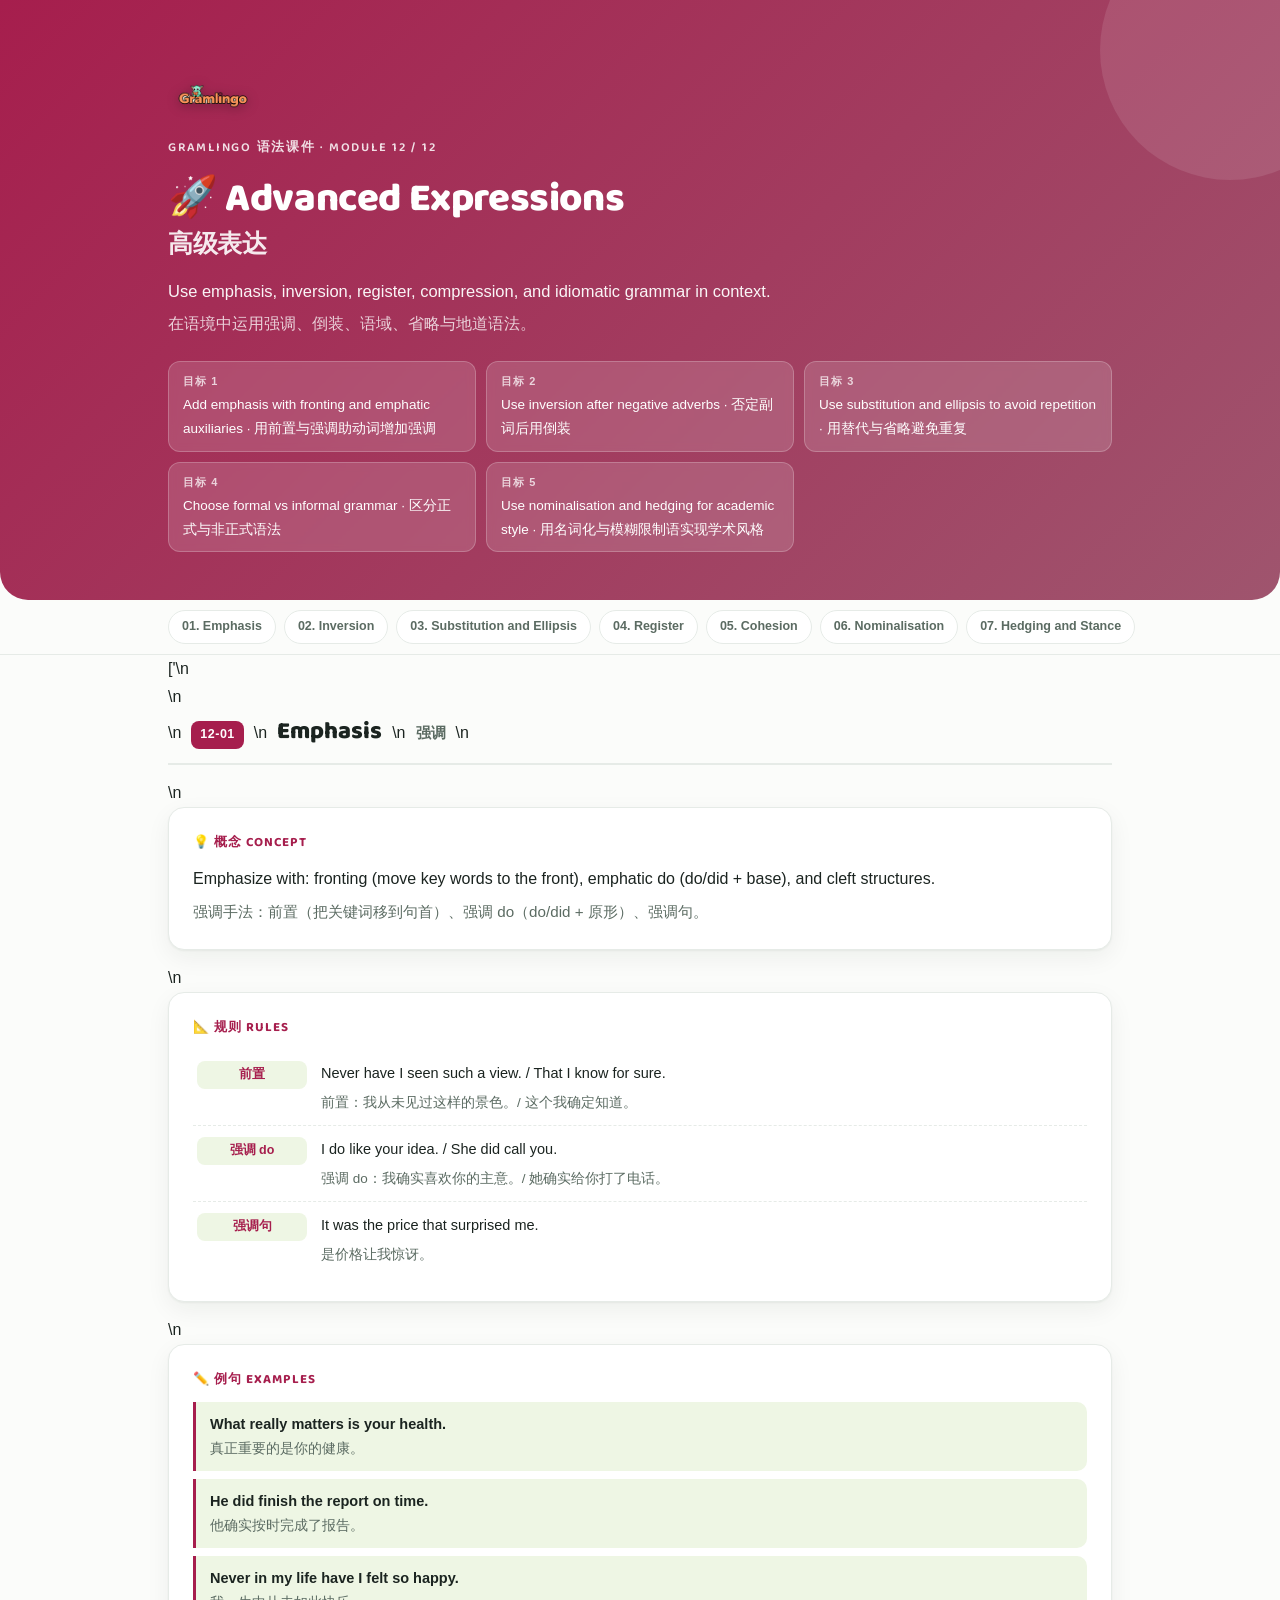
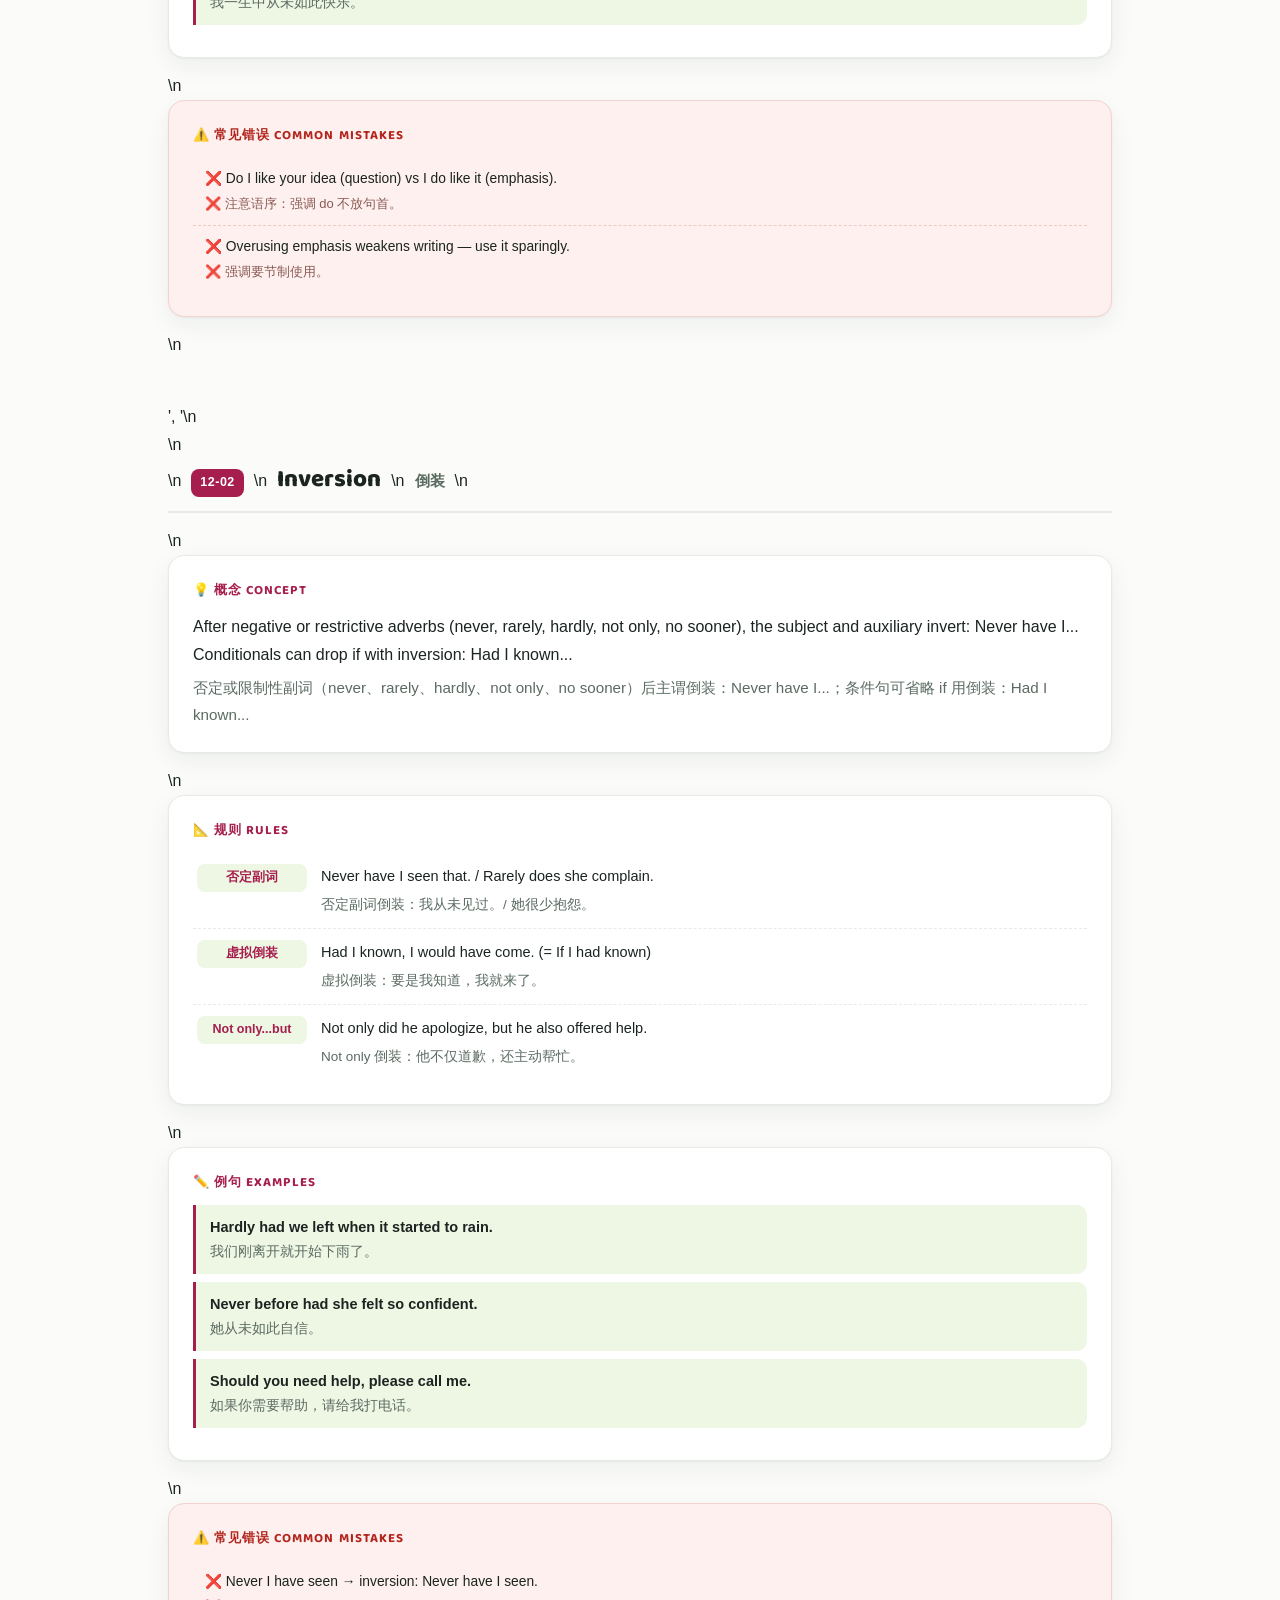
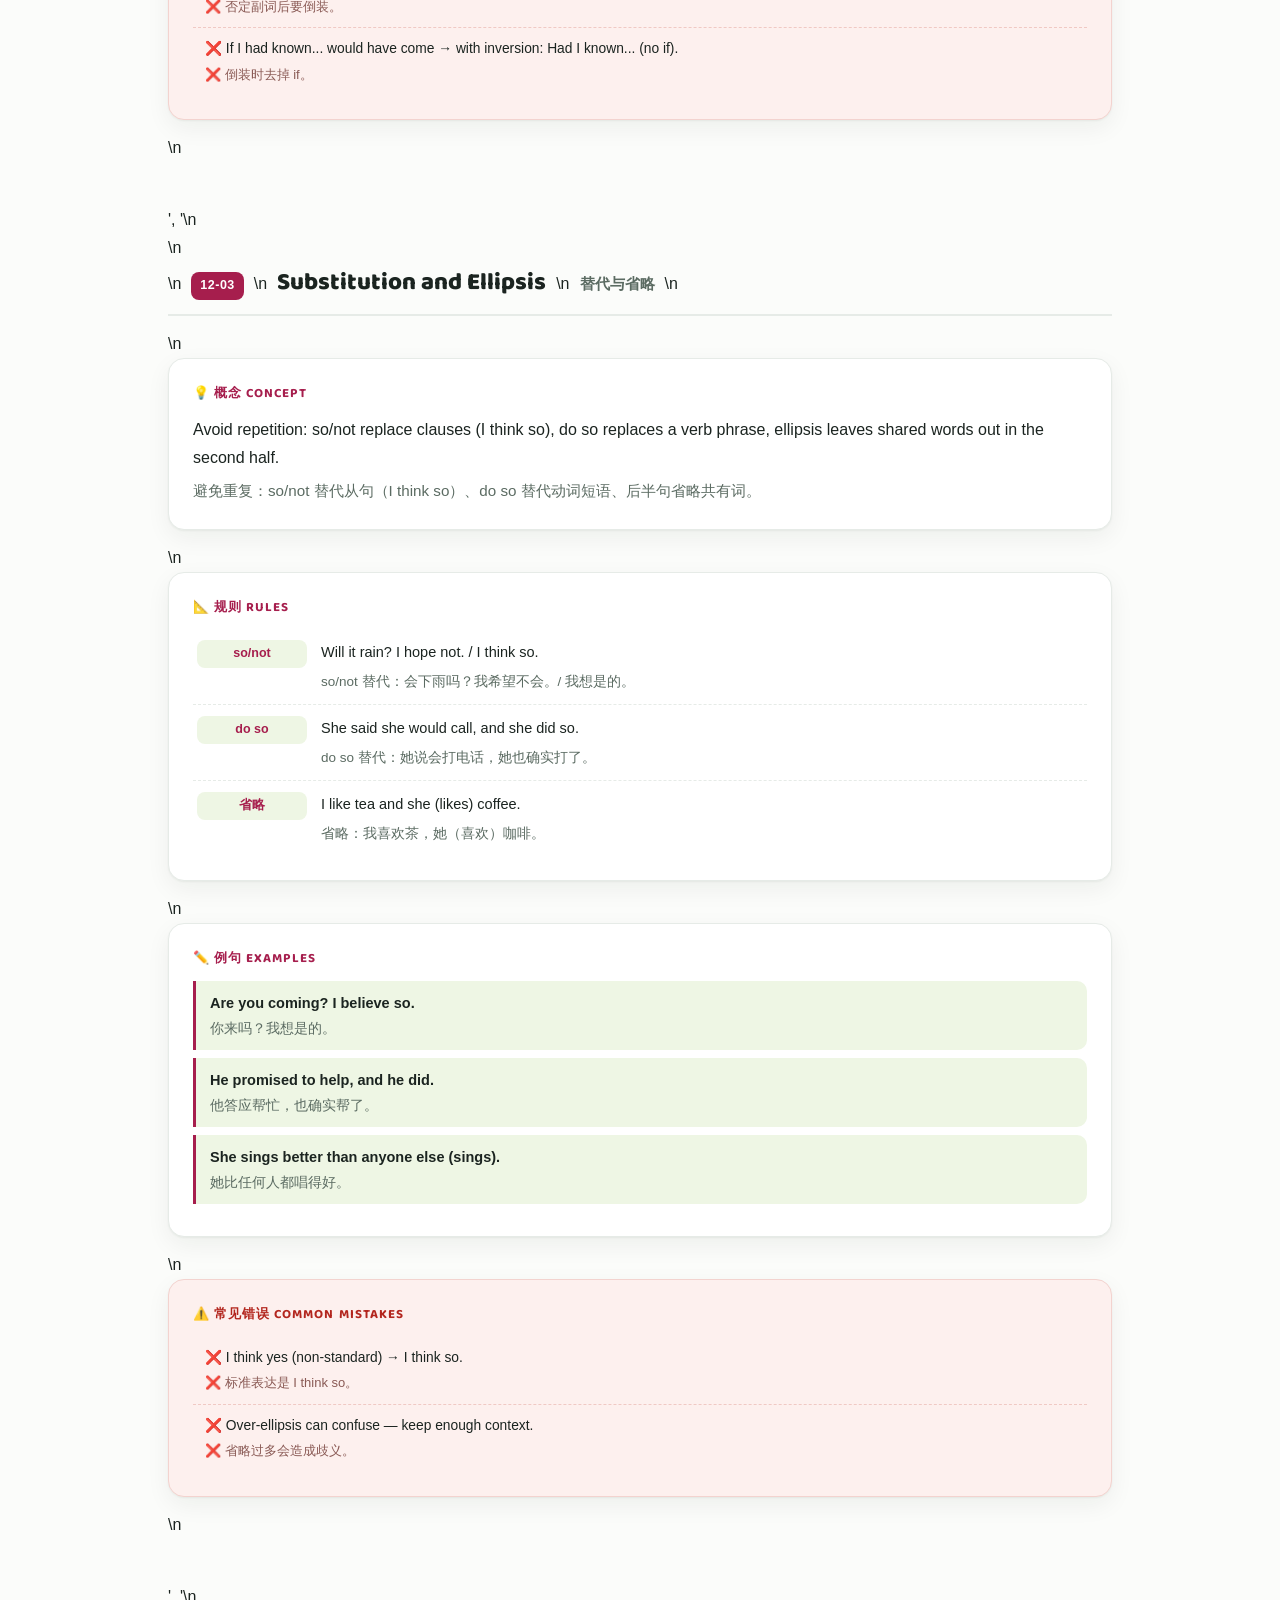
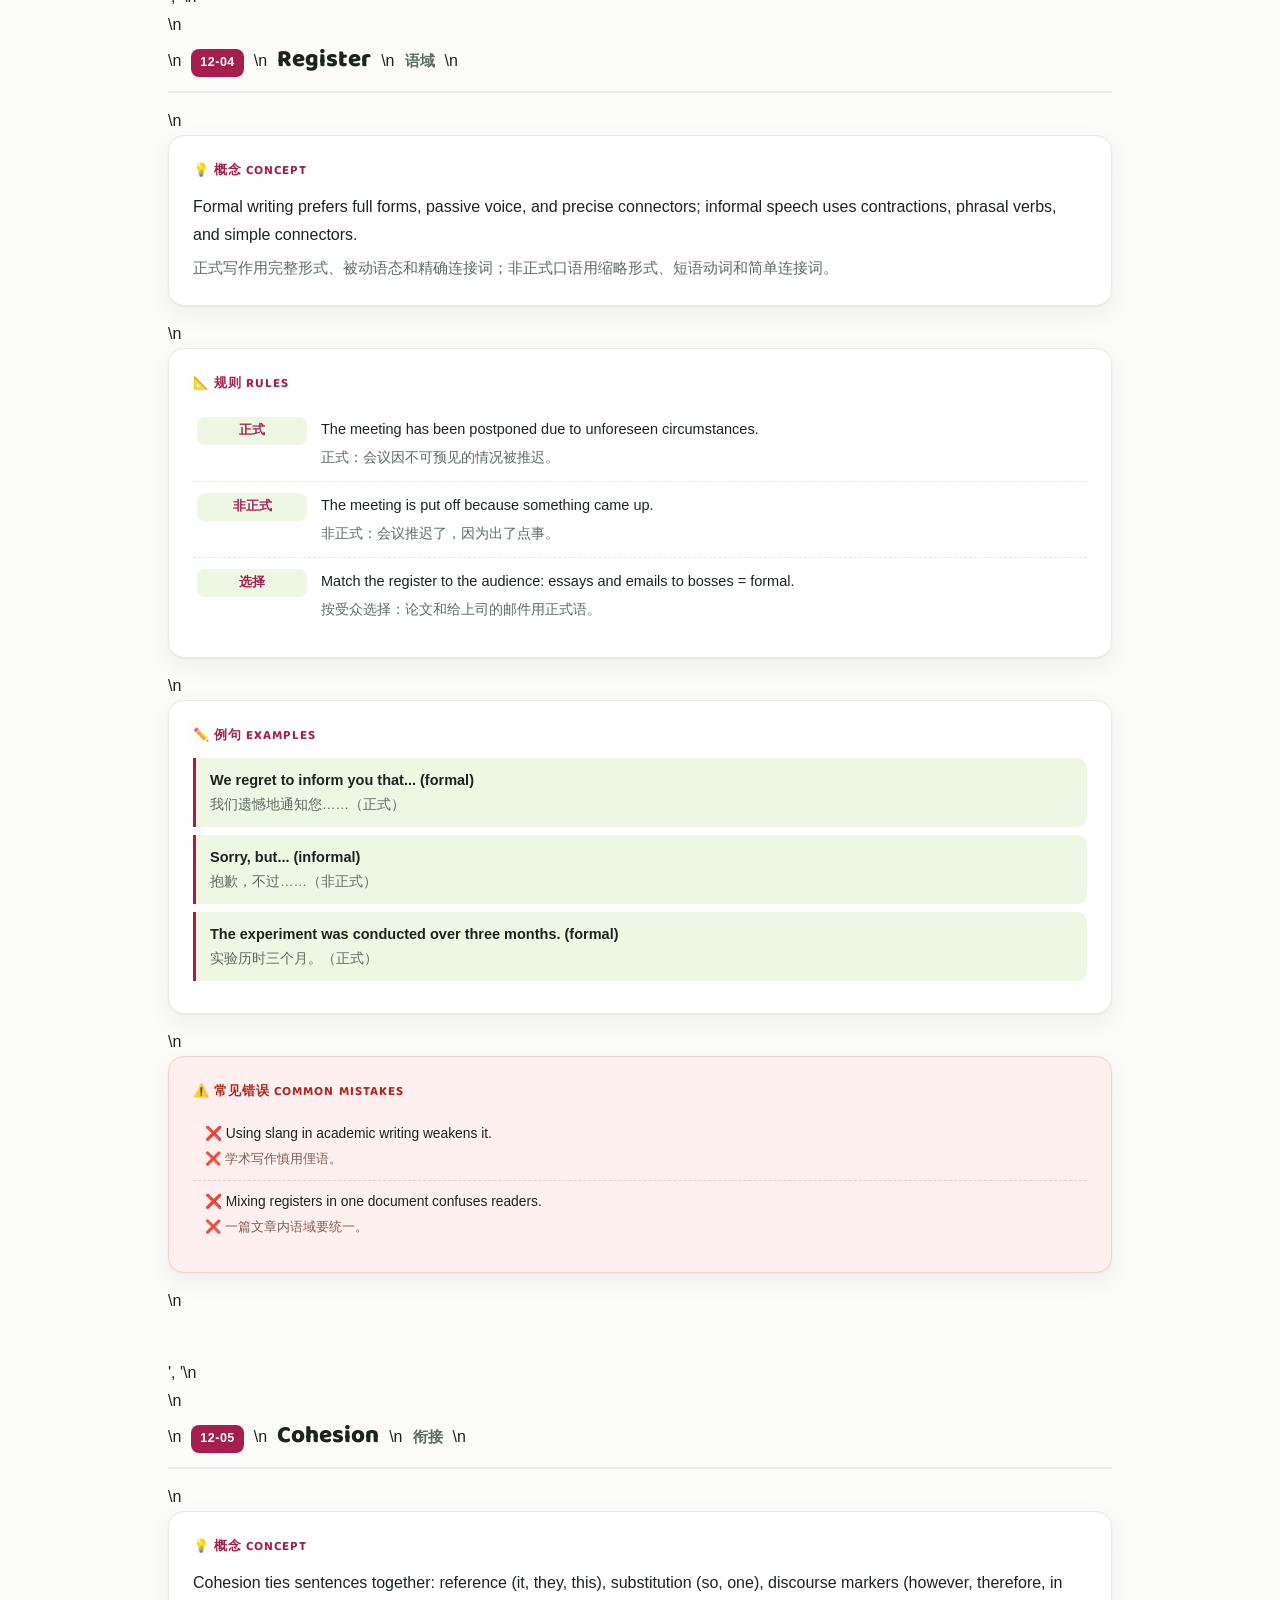
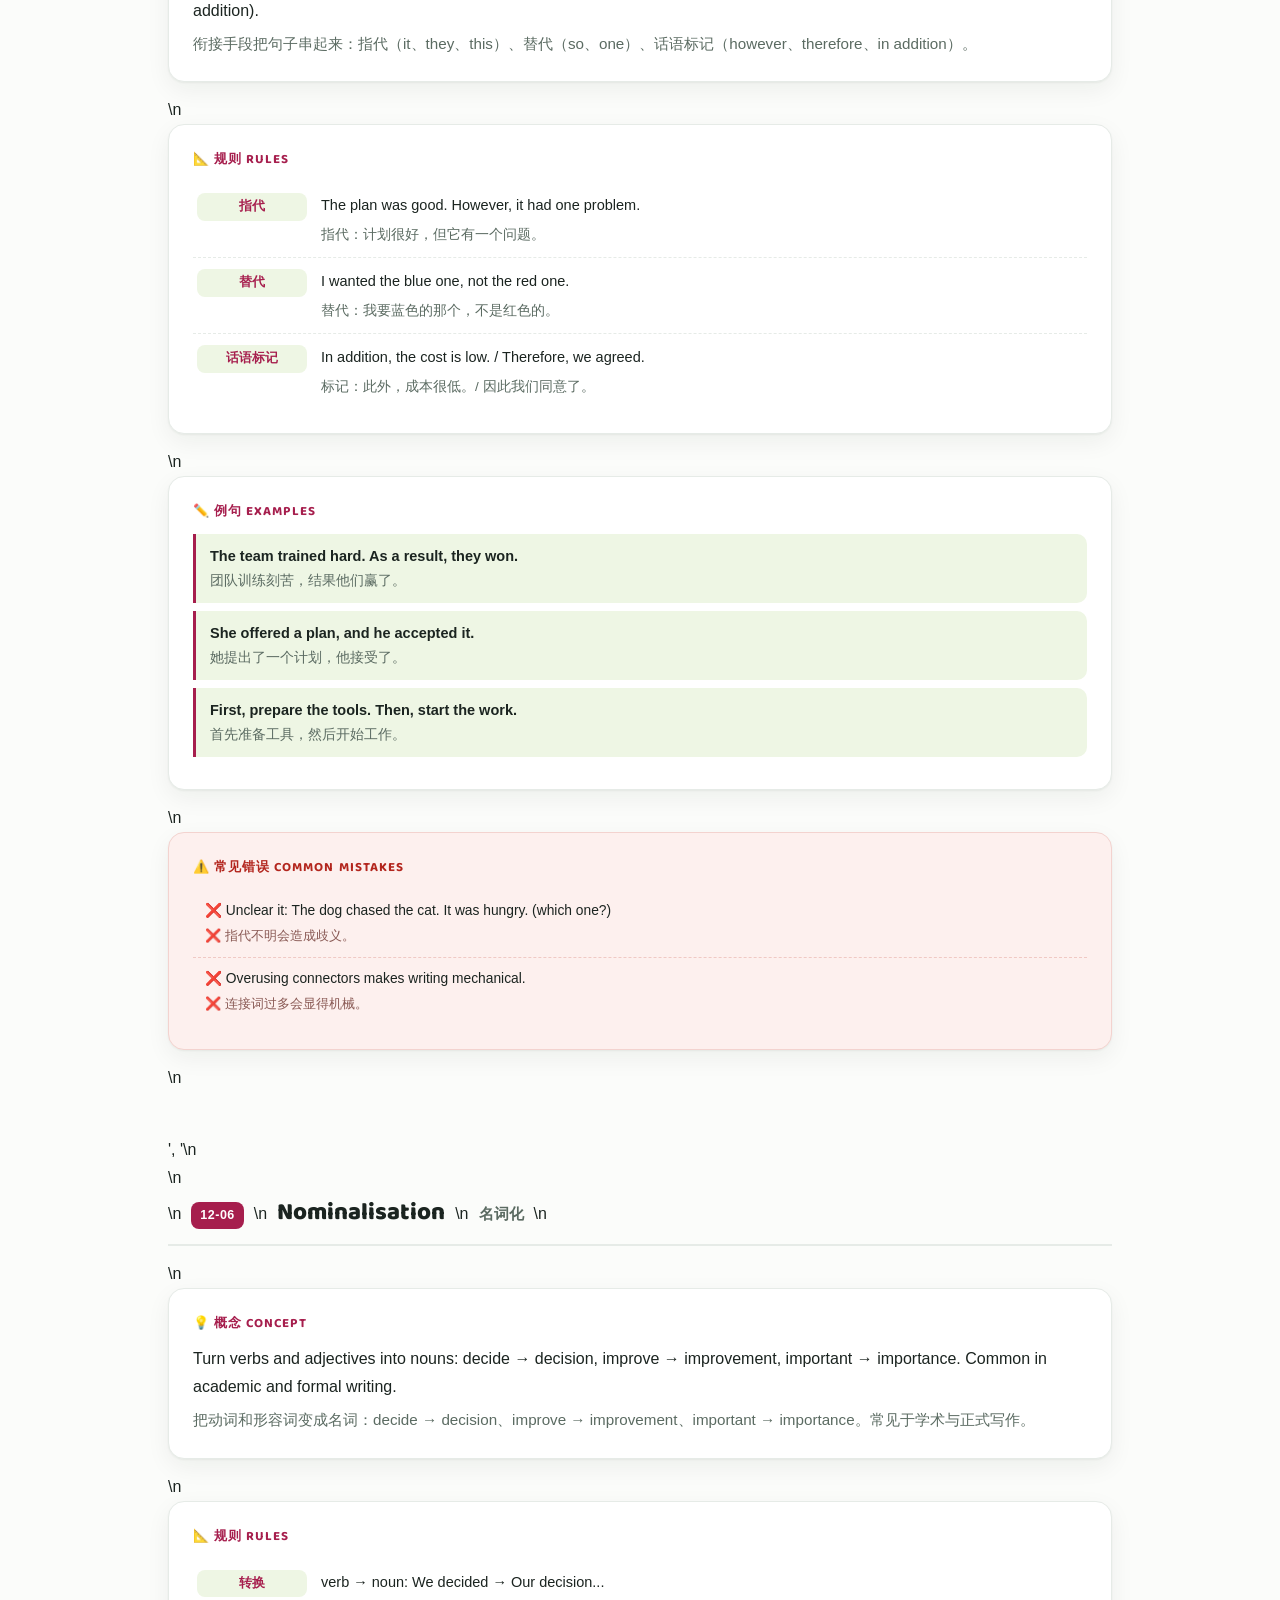
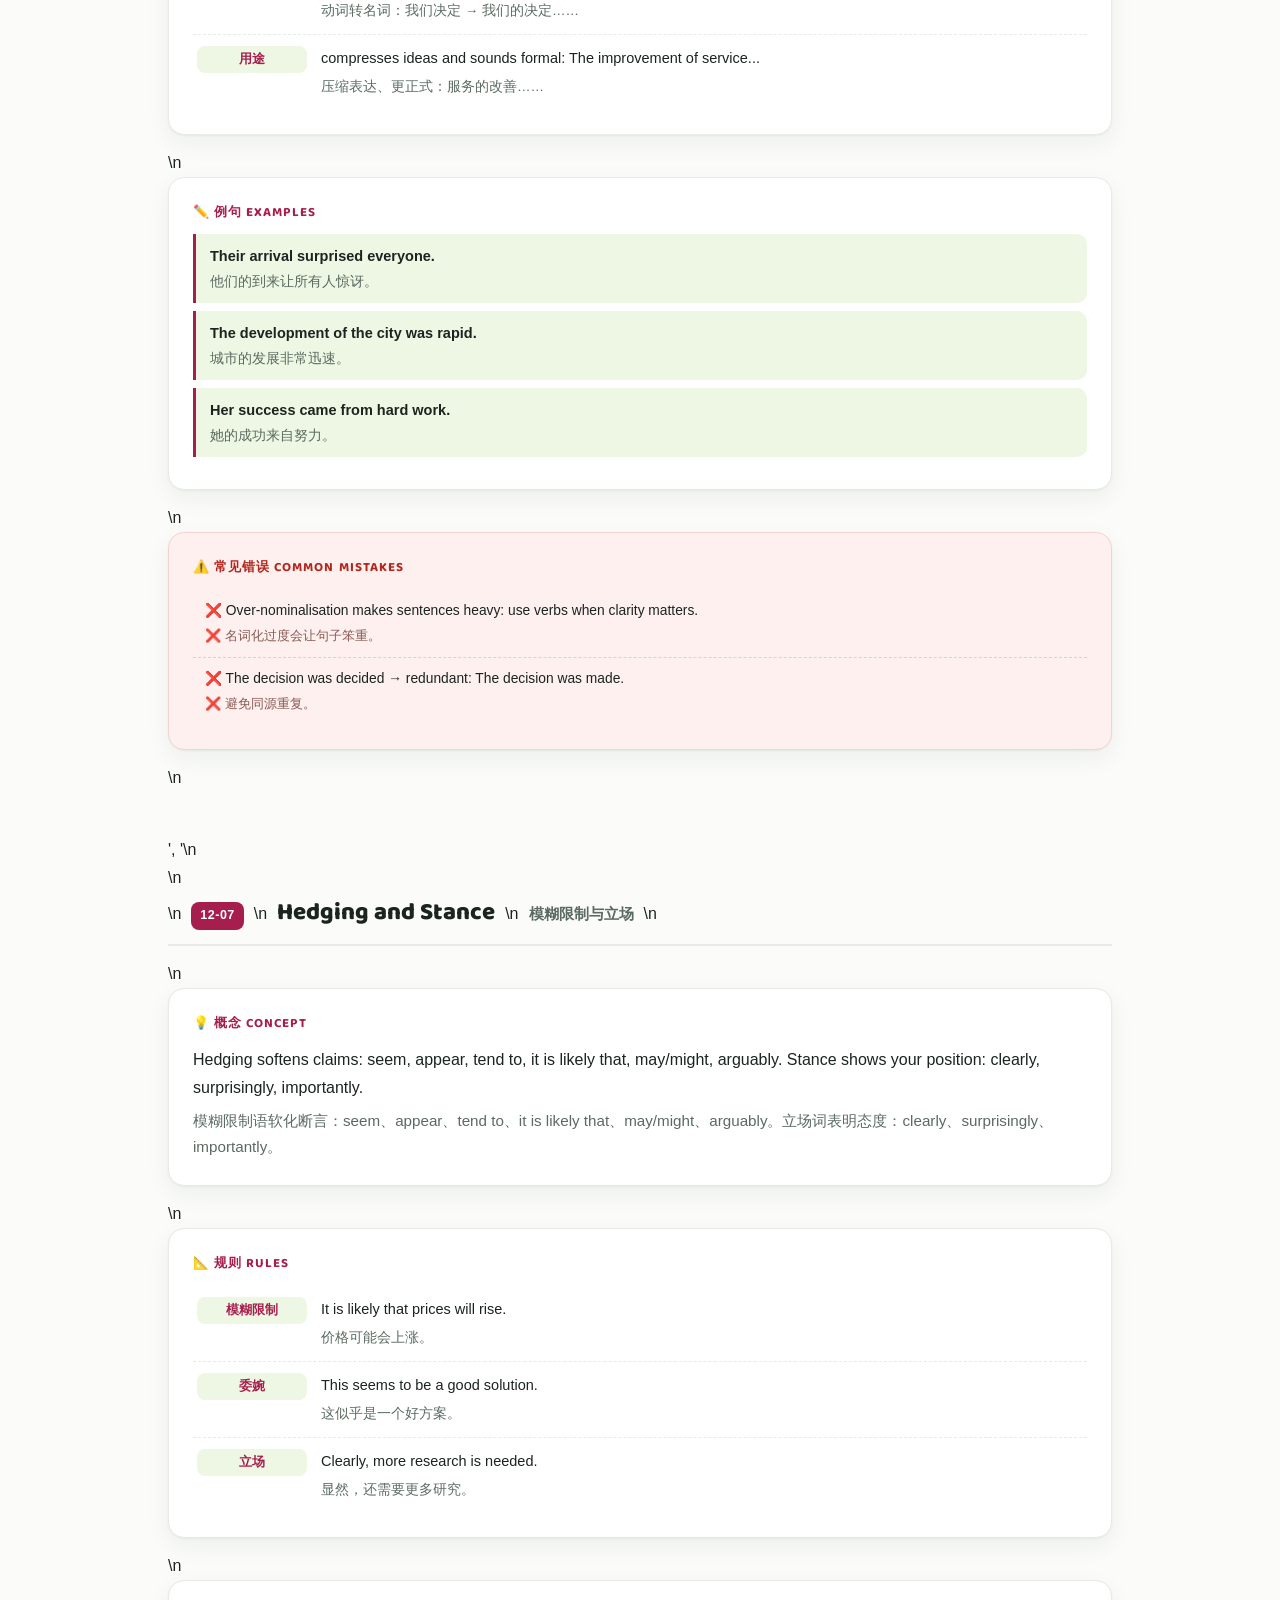
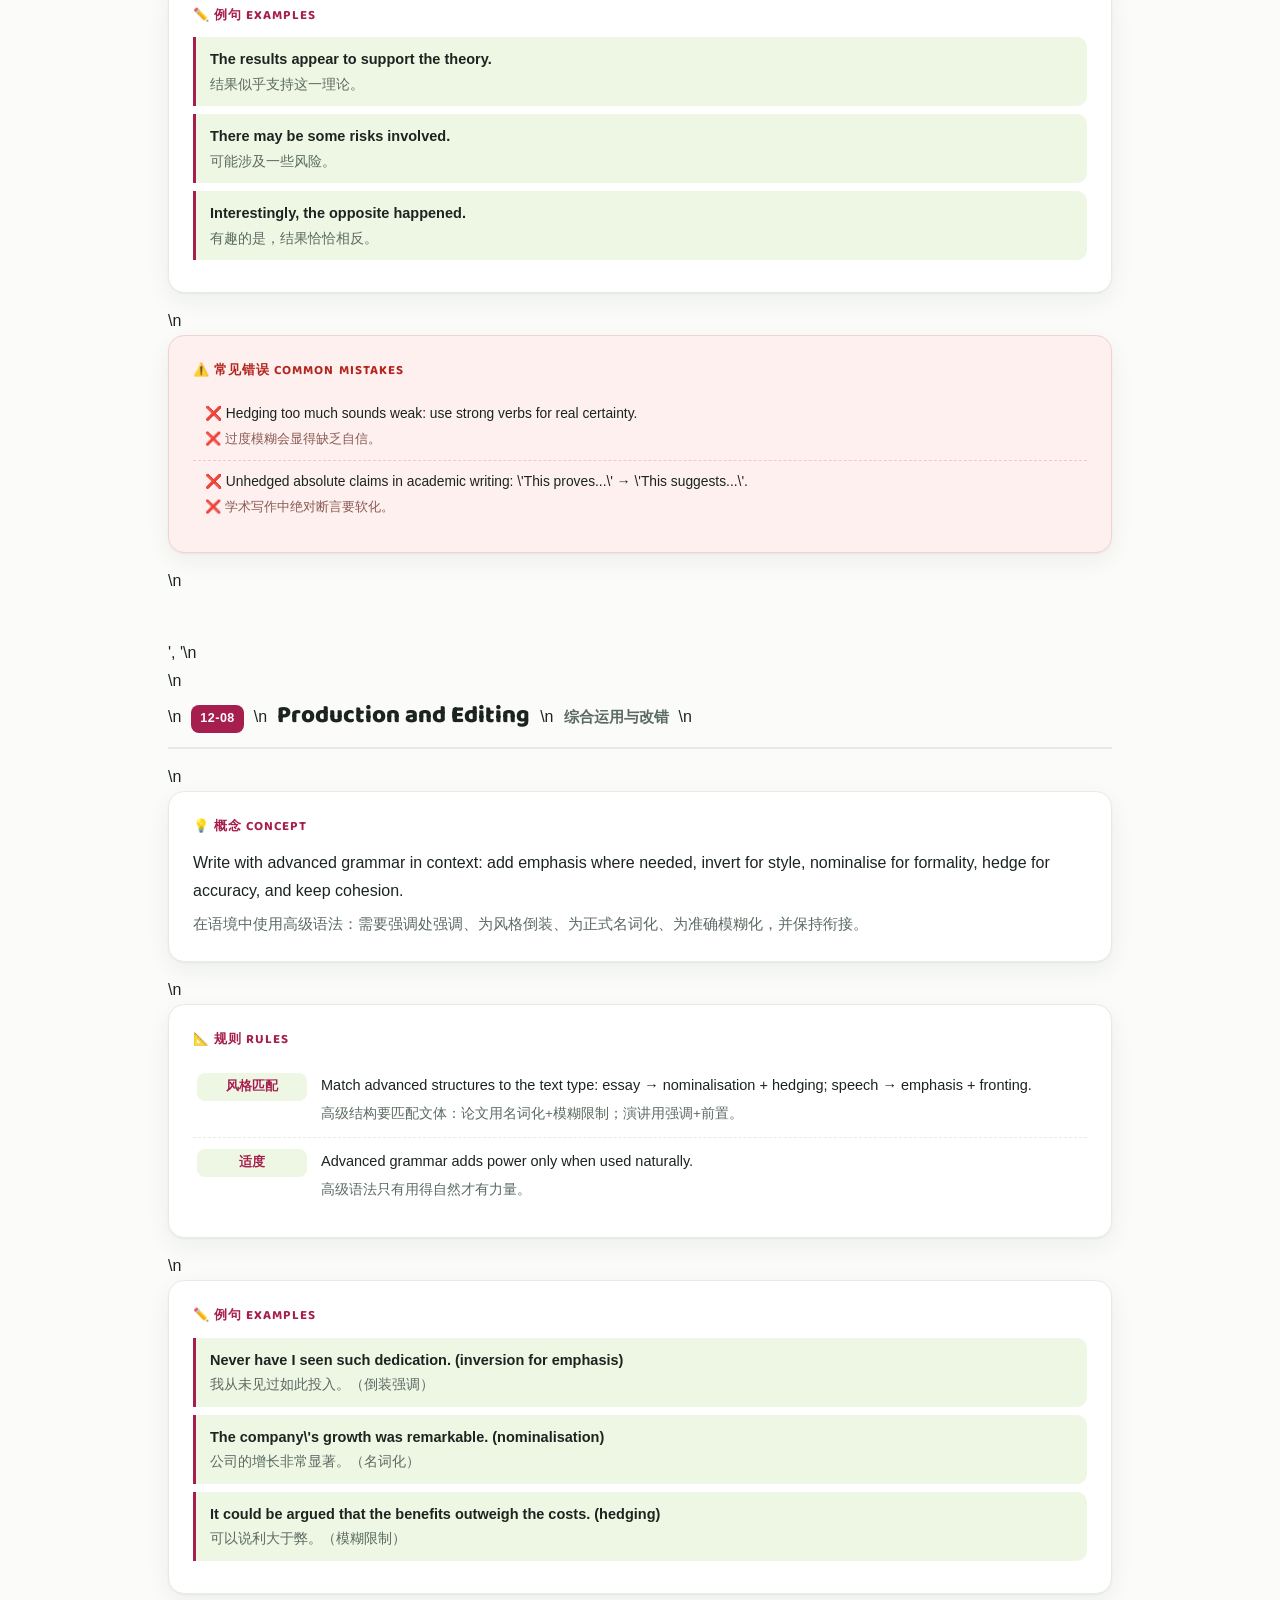
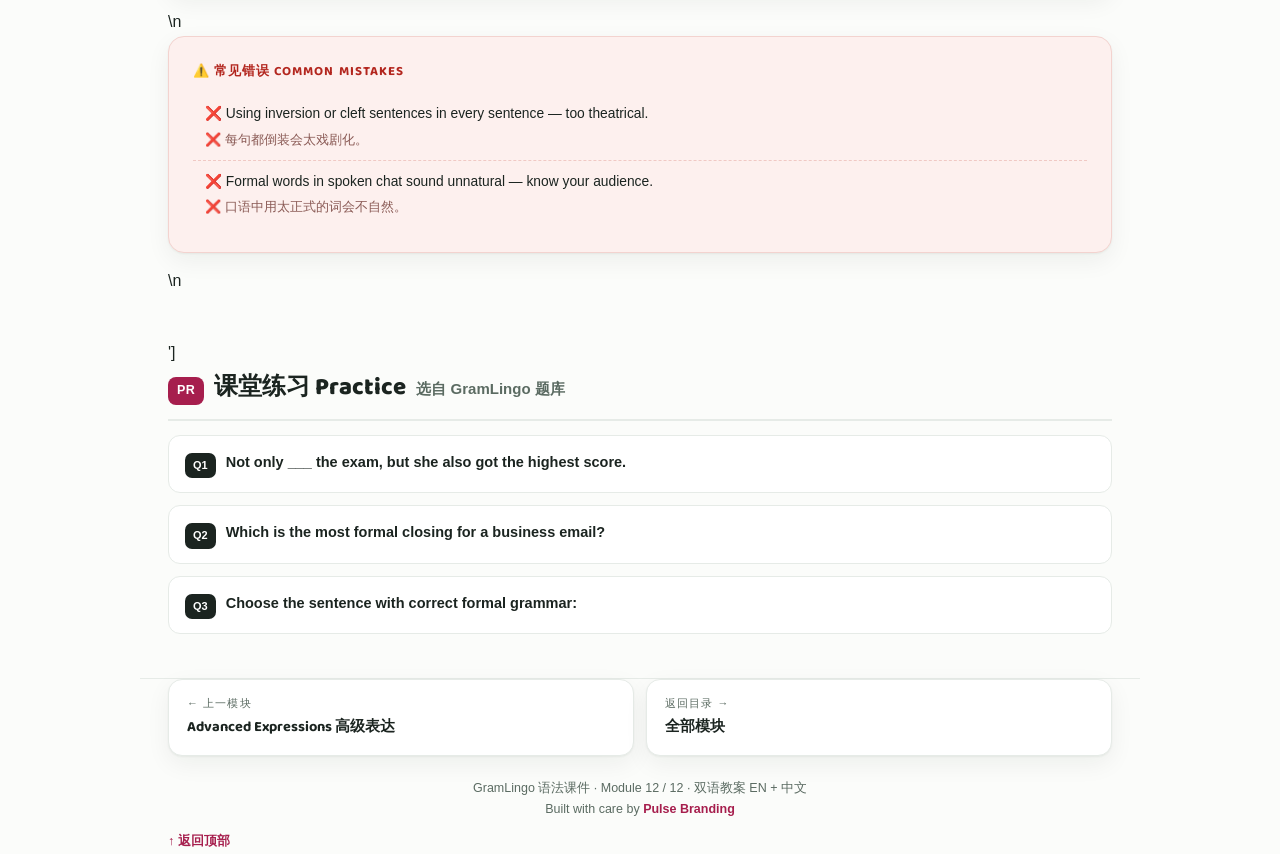
==== advanced.html @ 81becfb1 "Brand update: GramLingo logo + Baloo 2/DM Sans typography (self-hosted, no CDN) + Chinese font stack" ====
<!DOCTYPE html>
<html lang="zh-CN">
<head>
<meta charset="UTF-8">
<meta name="viewport" content="width=device-width, initial-scale=1">
<title>Module 12 · Advanced Expressions — GramLingo 语法课件</title>
<style>
:root{
  --ink:#1b2420; --ink2:#5b6b62; --line:#e6ebe7; --bg:#fbfcfa; --card:#fff;
  --accent:#6aa72e; --accent-soft:#eef6e4; --warn:#b3261e; --warn-soft:#fdf0ee;
  --radius:16px; --shadow:0 1px 2px rgba(20,40,20,.05),0 8px 24px rgba(20,40,20,.06);
}
*{box-sizing:border-box;margin:0;padding:0}
html{scroll-behavior:smooth}
body{
  font-family:-apple-system,BlinkMacSystemFont,"Segoe UI",Roboto,"PingFang SC","Hiragino Sans GB","Microsoft YaHei","Noto Sans CJK SC",sans-serif;
  background:var(--bg);color:var(--ink);line-height:1.75;-webkit-font-smoothing:antialiased;
}
.wrap{max-width:1000px;margin:0 auto;padding:0 clamp(14px,4vw,28px)}

/* cover */
.cover{
  background:linear-gradient(135deg,var(--accent),color-mix(in srgb,var(--accent) 55%,#000 18%));
  color:#fff;border-radius:0 0 28px 28px;padding:clamp(36px,7vw,72px) 0 clamp(28px,5vw,48px);
  position:relative;overflow:hidden;
}
.cover::after{content:"";position:absolute;right:-80px;top:-80px;width:min(260px,38vw);height:min(260px,38vw);border-radius:50%;background:rgba(255,255,255,.10)}
.kicker{font-size:12.5px;letter-spacing:.14em;text-transform:uppercase;opacity:.85;margin-bottom:14px;font-weight:600}
.cover h1{font-size:clamp(26px,5vw,40px);line-height:1.25;font-weight:800;letter-spacing:-.01em}
.cover h1 .zh{display:block;font-size:.62em;font-weight:600;opacity:.9;margin-top:6px}
.cover .desc{margin-top:16px;max-width:640px;font-size:clamp(14px,2.4vw,16.5px);opacity:.95}
.cover .desc .zh{display:block;opacity:.82;font-size:.95em;margin-top:4px}
.objectives{margin-top:24px;display:grid;gap:10px;grid-template-columns:repeat(auto-fit,minmax(230px,1fr))}
.objectives div{background:rgba(255,255,255,.14);border:1px solid rgba(255,255,255,.22);border-radius:12px;padding:10px 14px;font-size:13.5px;backdrop-filter:blur(4px)}
.objectives b{display:block;font-size:11px;letter-spacing:.1em;text-transform:uppercase;opacity:.75;margin-bottom:2px}

/* toc */
.toc{position:sticky;top:0;z-index:50;background:rgba(251,252,250,.92);backdrop-filter:blur(10px);border-bottom:1px solid var(--line)}
.toc .wrap{display:flex;gap:8px;overflow-x:auto;padding-top:10px;padding-bottom:10px;scrollbar-width:none}
.toc .wrap::-webkit-scrollbar{display:none}
.toc a{white-space:nowrap;font-size:12.5px;font-weight:600;color:var(--ink2);text-decoration:none;border:1px solid var(--line);background:var(--card);border-radius:999px;padding:5px 13px;transition:.15s}
.toc a:hover{border-color:var(--accent);color:var(--accent)}
.toc a.on{background:var(--accent);border-color:var(--accent);color:#fff}

/* sections */
main{padding:clamp(24px,5vw,44px) 0 20px}
.phase{scroll-margin-top:64px;margin-bottom:clamp(28px,5vw,44px)}
.phase-head{display:flex;align-items:baseline;gap:10px;margin-bottom:14px;border-bottom:2px solid var(--line);padding-bottom:10px}
.phase-num{flex:none;background:var(--accent);color:#fff;font-weight:800;font-size:12.5px;border-radius:8px;padding:3px 9px;letter-spacing:.04em}
.phase-head h2{font-size:clamp(19px,3.2vw,24px);font-weight:800}
.phase-head .zh{font-size:clamp(13px,2vw,15px);color:var(--ink2);font-weight:600}

.card{background:var(--card);border:1px solid var(--line);border-radius:var(--radius);box-shadow:var(--shadow);padding:clamp(16px,3vw,24px);margin-bottom:14px}
.card h3{font-size:13px;letter-spacing:.08em;text-transform:uppercase;color:var(--accent);margin-bottom:10px;display:flex;align-items:center;gap:8px}
.concept{font-size:clamp(14.5px,2.6vw,16px)}
.concept .zh{display:block;color:var(--ink2);margin-top:6px;font-size:.95em}

.rules{display:grid;gap:0}
.rule{display:grid;grid-template-columns:110px 1fr;gap:4px 14px;padding:11px 4px;border-bottom:1px dashed var(--line)}
.rule:last-child{border-bottom:0}
.rule b{grid-column:1;grid-row:1/3;font-size:12.5px;color:var(--accent);background:var(--accent-soft);align-self:start;border-radius:8px;padding:3px 10px;text-align:center}
.rule .en{font-size:14.5px}
.rule .zh{color:var(--ink2);font-size:13.5px}

.ex{border-left:3px solid var(--accent);padding:10px 14px;background:var(--accent-soft);border-radius:0 10px 10px 0;margin-bottom:8px}
.ex .en{font-weight:600;font-size:14.5px}
.ex .zh{color:var(--ink2);font-size:13.5px}

.mistakes{background:var(--warn-soft);border:1px solid #f3d3cf}
.mistakes h3{color:var(--warn)}
.mistake{padding:9px 12px;border-bottom:1px dashed #f0c9c4;font-size:13.8px}
.mistake:last-child{border-bottom:0}
.mistake .zh{display:block;color:#8a5a55;font-size:13px;margin-top:2px}

/* practice */
.practice .p-q{margin-bottom:12px;border:1px solid var(--line);border-radius:12px;overflow:hidden;background:var(--card)}
.practice details summary{cursor:pointer;list-style:none;padding:14px 16px;display:flex;gap:10px;align-items:flex-start}
.practice details summary::-webkit-details-marker{display:none}
.practice details[open] summary{border-bottom:1px dashed var(--line)}
.practice .qnum{flex:none;background:var(--ink);color:#fff;font-size:11px;font-weight:700;border-radius:7px;padding:3px 8px;margin-top:3px}
.practice .qtext{font-size:14.5px;font-weight:600}
.practice .opts{padding:8px 16px 14px}
.practice .opt{font-size:13.8px;padding:7px 10px;border-radius:8px;margin-top:6px;background:#f4f7f4;border:1px solid var(--line)}
.practice .opt.right{background:#e8f5dc;border-color:#b7d992;font-weight:700}
.practice .opt.right::after{content:" ✓ 正确答案";color:var(--accent);font-size:12px;font-weight:700}
.practice .hint{padding:10px 16px;font-size:12.5px;color:var(--ink2);border-top:1px dashed var(--line);background:#fafcfa}

/* footer */
footer{border-top:1px solid var(--line);margin-top:20px;padding:26px 0 40px}
.nav-prev-next{display:flex;gap:12px;flex-wrap:wrap;margin-bottom:22px}
.nav-prev-next a{flex:1;min-width:200px;background:var(--card);border:1px solid var(--line);border-radius:14px;padding:14px 18px;text-decoration:none;color:var(--ink);box-shadow:var(--shadow);transition:.15s}
.nav-prev-next a:hover{border-color:var(--accent);transform:translateY(-1px)}
.nav-prev-next .dir{font-size:11px;letter-spacing:.1em;text-transform:uppercase;color:var(--ink2)}
.nav-prev-next .t{font-weight:700;font-size:14.5px;margin-top:2px}
.credit{font-size:12.5px;color:var(--ink2);text-align:center}
.credit a{color:var(--accent);text-decoration:none;font-weight:600}
.toplink{display:inline-block;margin-top:10px;font-size:12.5px;color:var(--accent);text-decoration:none;font-weight:600}

@media print{
  .toc,footer .nav-prev-next,.toplink{display:none}
  body{background:#fff}
  .cover{border-radius:0}
  .phase{page-break-inside:avoid}
}
@media (max-width:640px){
  .rule{grid-template-columns:1fr}
  .rule b{grid-row:auto;justify-self:start;margin-bottom:2px}
  .objectives{grid-template-columns:1fr}
}
/* GramLingo locked typography (self-hosted, no CDN) */
@font-face{font-family:'Baloo 2';font-style:normal;font-weight:600;src:url('assets/fonts/baloo2-600.woff2') format('woff2');}
@font-face{font-family:'Baloo 2';font-style:normal;font-weight:600;src:url('assets/fonts/baloo2-600.woff2') format('woff2');}
@font-face{font-family:'Baloo 2';font-style:normal;font-weight:600;src:url('assets/fonts/baloo2-600.woff2') format('woff2');}
@font-face{font-family:'Baloo 2';font-style:normal;font-weight:600;src:url('assets/fonts/baloo2-600.woff2') format('woff2');}
@font-face{font-family:'Baloo 2';font-style:normal;font-weight:700;src:url('assets/fonts/baloo2-700.woff2') format('woff2');}
@font-face{font-family:'Baloo 2';font-style:normal;font-weight:700;src:url('assets/fonts/baloo2-700.woff2') format('woff2');}
@font-face{font-family:'Baloo 2';font-style:normal;font-weight:700;src:url('assets/fonts/baloo2-700.woff2') format('woff2');}
@font-face{font-family:'Baloo 2';font-style:normal;font-weight:700;src:url('assets/fonts/baloo2-700.woff2') format('woff2');}
@font-face{font-family:'Baloo 2';font-style:normal;font-weight:800;src:url('assets/fonts/baloo2-800.woff2') format('woff2');}
@font-face{font-family:'Baloo 2';font-style:normal;font-weight:800;src:url('assets/fonts/baloo2-800.woff2') format('woff2');}
@font-face{font-family:'Baloo 2';font-style:normal;font-weight:800;src:url('assets/fonts/baloo2-800.woff2') format('woff2');}
@font-face{font-family:'Baloo 2';font-style:normal;font-weight:800;src:url('assets/fonts/baloo2-800.woff2') format('woff2');}
@font-face{font-family:'DM Sans';font-style:normal;font-weight:400;src:url('assets/fonts/dmsans-400.woff2') format('woff2');}
@font-face{font-family:'DM Sans';font-style:normal;font-weight:400;src:url('assets/fonts/dmsans-400.woff2') format('woff2');}
@font-face{font-family:'DM Sans';font-style:normal;font-weight:500;src:url('assets/fonts/dmsans-500.woff2') format('woff2');}
@font-face{font-family:'DM Sans';font-style:normal;font-weight:500;src:url('assets/fonts/dmsans-500.woff2') format('woff2');}
@font-face{font-family:'DM Sans';font-style:normal;font-weight:600;src:url('assets/fonts/dmsans-600.woff2') format('woff2');}
@font-face{font-family:'DM Sans';font-style:normal;font-weight:600;src:url('assets/fonts/dmsans-600.woff2') format('woff2');}
@font-face{font-family:'DM Sans';font-style:normal;font-weight:700;src:url('assets/fonts/dmsans-700.woff2') format('woff2');}
@font-face{font-family:'DM Sans';font-style:normal;font-weight:700;src:url('assets/fonts/dmsans-700.woff2') format('woff2');}
body,html{font-family:'DM Sans',-apple-system,BlinkMacSystemFont,'Segoe UI',Roboto,'PingFang SC','Hiragino Sans GB','Microsoft YaHei','Noto Sans CJK SC',sans-serif}
h1,h2,h3,.t,.kicker,.phase-head h2,.cover h1,.cover .kicker,.num,.go,.card h3{font-family:'Baloo 2','Baloo 2 Fallback','PingFang SC','Hiragino Sans GB','Microsoft YaHei','Noto Sans CJK SC',sans-serif}
.logo-row{display:flex;align-items:center;gap:12px;margin-bottom:16px}
.logo{height:clamp(34px,5.5vw,50px);width:auto;display:block;filter:drop-shadow(0 2px 6px rgba(0,0,0,.25))}
.logo+.kicker{margin-bottom:0}
</style>
</head>
<body data-accent="#A61E4D">
<header class="cover">
  <div class="wrap">
    <div class="logo-row"><img class="logo" src="assets/gramlingo-logo.png" alt="GramLingo" width="220" height="56"></div>
    <div class="kicker">GramLingo 语法课件 · Module 12 / 12</div>
    <h1>🚀 Advanced Expressions<span class="zh">高级表达</span></h1>
    <div class="desc">Use emphasis, inversion, register, compression, and idiomatic grammar in context.<span class="zh">在语境中运用强调、倒装、语域、省略与地道语法。</span></div>
    <div class="objectives"><div><b>目标 1</b>Add emphasis with fronting and emphatic auxiliaries · 用前置与强调助动词增加强调</div><div><b>目标 2</b>Use inversion after negative adverbs · 否定副词后用倒装</div><div><b>目标 3</b>Use substitution and ellipsis to avoid repetition · 用替代与省略避免重复</div><div><b>目标 4</b>Choose formal vs informal grammar · 区分正式与非正式语法</div><div><b>目标 5</b>Use nominalisation and hedging for academic style · 用名词化与模糊限制语实现学术风格</div></div>
  </div>
</header>
<nav class="toc"><div class="wrap"><a href="#advanced_emphasis">01. Emphasis</a><a href="#advanced_inversion">02. Inversion</a><a href="#advanced_substitution">03. Substitution and Ellipsis</a><a href="#advanced_register">04. Register</a><a href="#advanced_cohesion">05. Cohesion</a><a href="#advanced_nominalisation">06. Nominalisation</a><a href="#advanced_hedging">07. Hedging and Stance</a><a href="#advanced_prod">08. Production and Editing</a><a href="#practice">练习</a></div></nav>
<main class="wrap">
  ['\n      <section class="phase" id="advanced_emphasis">\n        <div class="phase-head">\n          <span class="phase-num">12-01</span>\n          <h2>Emphasis</h2>\n          <span class="zh">强调</span>\n        </div>\n        <div class="card"><h3>💡 概念 Concept</h3><div class="concept">Emphasize with: fronting (move key words to the front), emphatic do (do/did + base), and cleft structures.<span class="zh">强调手法：前置（把关键词移到句首）、强调 do（do/did + 原形）、强调句。</span></div></div>\n        <div class="card"><h3>📐 规则 Rules</h3><div class="rules"><div class="rule"><b>前置</b><div class="en">Never have I seen such a view. / That I know for sure.</div><div class="zh">前置：我从未见过这样的景色。/ 这个我确定知道。</div></div><div class="rule"><b>强调 do</b><div class="en">I do like your idea. / She did call you.</div><div class="zh">强调 do：我确实喜欢你的主意。/ 她确实给你打了电话。</div></div><div class="rule"><b>强调句</b><div class="en">It was the price that surprised me.</div><div class="zh">是价格让我惊讶。</div></div></div></div>\n        <div class="card"><h3>✏️ 例句 Examples</h3><div class="ex"><div class="en">What really matters is your health.</div><div class="zh">真正重要的是你的健康。</div></div><div class="ex"><div class="en">He did finish the report on time.</div><div class="zh">他确实按时完成了报告。</div></div><div class="ex"><div class="en">Never in my life have I felt so happy.</div><div class="zh">我一生中从未如此快乐。</div></div></div>\n        <div class="card mistakes"><h3>⚠️ 常见错误 Common Mistakes</h3><div class="mistake">❌ Do I like your idea (question) vs I do like it (emphasis).<span class="zh">❌ 注意语序：强调 do 不放句首。</span></div><div class="mistake">❌ Overusing emphasis weakens writing — use it sparingly.<span class="zh">❌ 强调要节制使用。</span></div></div>\n      </section>', '\n      <section class="phase" id="advanced_inversion">\n        <div class="phase-head">\n          <span class="phase-num">12-02</span>\n          <h2>Inversion</h2>\n          <span class="zh">倒装</span>\n        </div>\n        <div class="card"><h3>💡 概念 Concept</h3><div class="concept">After negative or restrictive adverbs (never, rarely, hardly, not only, no sooner), the subject and auxiliary invert: Never have I... Conditionals can drop if with inversion: Had I known...<span class="zh">否定或限制性副词（never、rarely、hardly、not only、no sooner）后主谓倒装：Never have I...；条件句可省略 if 用倒装：Had I known...</span></div></div>\n        <div class="card"><h3>📐 规则 Rules</h3><div class="rules"><div class="rule"><b>否定副词</b><div class="en">Never have I seen that. / Rarely does she complain.</div><div class="zh">否定副词倒装：我从未见过。/ 她很少抱怨。</div></div><div class="rule"><b>虚拟倒装</b><div class="en">Had I known, I would have come. (= If I had known)</div><div class="zh">虚拟倒装：要是我知道，我就来了。</div></div><div class="rule"><b>Not only...but</b><div class="en">Not only did he apologize, but he also offered help.</div><div class="zh">Not only 倒装：他不仅道歉，还主动帮忙。</div></div></div></div>\n        <div class="card"><h3>✏️ 例句 Examples</h3><div class="ex"><div class="en">Hardly had we left when it started to rain.</div><div class="zh">我们刚离开就开始下雨了。</div></div><div class="ex"><div class="en">Never before had she felt so confident.</div><div class="zh">她从未如此自信。</div></div><div class="ex"><div class="en">Should you need help, please call me.</div><div class="zh">如果你需要帮助，请给我打电话。</div></div></div>\n        <div class="card mistakes"><h3>⚠️ 常见错误 Common Mistakes</h3><div class="mistake">❌ Never I have seen → inversion: Never have I seen.<span class="zh">❌ 否定副词后要倒装。</span></div><div class="mistake">❌ If I had known... would have come → with inversion: Had I known... (no if).<span class="zh">❌ 倒装时去掉 if。</span></div></div>\n      </section>', '\n      <section class="phase" id="advanced_substitution">\n        <div class="phase-head">\n          <span class="phase-num">12-03</span>\n          <h2>Substitution and Ellipsis</h2>\n          <span class="zh">替代与省略</span>\n        </div>\n        <div class="card"><h3>💡 概念 Concept</h3><div class="concept">Avoid repetition: so/not replace clauses (I think so), do so replaces a verb phrase, ellipsis leaves shared words out in the second half.<span class="zh">避免重复：so/not 替代从句（I think so）、do so 替代动词短语、后半句省略共有词。</span></div></div>\n        <div class="card"><h3>📐 规则 Rules</h3><div class="rules"><div class="rule"><b>so/not</b><div class="en">Will it rain? I hope not. / I think so.</div><div class="zh">so/not 替代：会下雨吗？我希望不会。/ 我想是的。</div></div><div class="rule"><b>do so</b><div class="en">She said she would call, and she did so.</div><div class="zh">do so 替代：她说会打电话，她也确实打了。</div></div><div class="rule"><b>省略</b><div class="en">I like tea and she (likes) coffee.</div><div class="zh">省略：我喜欢茶，她（喜欢）咖啡。</div></div></div></div>\n        <div class="card"><h3>✏️ 例句 Examples</h3><div class="ex"><div class="en">Are you coming? I believe so.</div><div class="zh">你来吗？我想是的。</div></div><div class="ex"><div class="en">He promised to help, and he did.</div><div class="zh">他答应帮忙，也确实帮了。</div></div><div class="ex"><div class="en">She sings better than anyone else (sings).</div><div class="zh">她比任何人都唱得好。</div></div></div>\n        <div class="card mistakes"><h3>⚠️ 常见错误 Common Mistakes</h3><div class="mistake">❌ I think yes (non-standard) → I think so.<span class="zh">❌ 标准表达是 I think so。</span></div><div class="mistake">❌ Over-ellipsis can confuse — keep enough context.<span class="zh">❌ 省略过多会造成歧义。</span></div></div>\n      </section>', '\n      <section class="phase" id="advanced_register">\n        <div class="phase-head">\n          <span class="phase-num">12-04</span>\n          <h2>Register</h2>\n          <span class="zh">语域</span>\n        </div>\n        <div class="card"><h3>💡 概念 Concept</h3><div class="concept">Formal writing prefers full forms, passive voice, and precise connectors; informal speech uses contractions, phrasal verbs, and simple connectors.<span class="zh">正式写作用完整形式、被动语态和精确连接词；非正式口语用缩略形式、短语动词和简单连接词。</span></div></div>\n        <div class="card"><h3>📐 规则 Rules</h3><div class="rules"><div class="rule"><b>正式</b><div class="en">The meeting has been postponed due to unforeseen circumstances.</div><div class="zh">正式：会议因不可预见的情况被推迟。</div></div><div class="rule"><b>非正式</b><div class="en">The meeting is put off because something came up.</div><div class="zh">非正式：会议推迟了，因为出了点事。</div></div><div class="rule"><b>选择</b><div class="en">Match the register to the audience: essays and emails to bosses = formal.</div><div class="zh">按受众选择：论文和给上司的邮件用正式语。</div></div></div></div>\n        <div class="card"><h3>✏️ 例句 Examples</h3><div class="ex"><div class="en">We regret to inform you that... (formal)</div><div class="zh">我们遗憾地通知您……（正式）</div></div><div class="ex"><div class="en">Sorry, but... (informal)</div><div class="zh">抱歉，不过……（非正式）</div></div><div class="ex"><div class="en">The experiment was conducted over three months. (formal)</div><div class="zh">实验历时三个月。（正式）</div></div></div>\n        <div class="card mistakes"><h3>⚠️ 常见错误 Common Mistakes</h3><div class="mistake">❌ Using slang in academic writing weakens it.<span class="zh">❌ 学术写作慎用俚语。</span></div><div class="mistake">❌ Mixing registers in one document confuses readers.<span class="zh">❌ 一篇文章内语域要统一。</span></div></div>\n      </section>', '\n      <section class="phase" id="advanced_cohesion">\n        <div class="phase-head">\n          <span class="phase-num">12-05</span>\n          <h2>Cohesion</h2>\n          <span class="zh">衔接</span>\n        </div>\n        <div class="card"><h3>💡 概念 Concept</h3><div class="concept">Cohesion ties sentences together: reference (it, they, this), substitution (so, one), discourse markers (however, therefore, in addition).<span class="zh">衔接手段把句子串起来：指代（it、they、this）、替代（so、one）、话语标记（however、therefore、in addition）。</span></div></div>\n        <div class="card"><h3>📐 规则 Rules</h3><div class="rules"><div class="rule"><b>指代</b><div class="en">The plan was good. However, it had one problem.</div><div class="zh">指代：计划很好，但它有一个问题。</div></div><div class="rule"><b>替代</b><div class="en">I wanted the blue one, not the red one.</div><div class="zh">替代：我要蓝色的那个，不是红色的。</div></div><div class="rule"><b>话语标记</b><div class="en">In addition, the cost is low. / Therefore, we agreed.</div><div class="zh">标记：此外，成本很低。/ 因此我们同意了。</div></div></div></div>\n        <div class="card"><h3>✏️ 例句 Examples</h3><div class="ex"><div class="en">The team trained hard. As a result, they won.</div><div class="zh">团队训练刻苦，结果他们赢了。</div></div><div class="ex"><div class="en">She offered a plan, and he accepted it.</div><div class="zh">她提出了一个计划，他接受了。</div></div><div class="ex"><div class="en">First, prepare the tools. Then, start the work.</div><div class="zh">首先准备工具，然后开始工作。</div></div></div>\n        <div class="card mistakes"><h3>⚠️ 常见错误 Common Mistakes</h3><div class="mistake">❌ Unclear it: The dog chased the cat. It was hungry. (which one?)<span class="zh">❌ 指代不明会造成歧义。</span></div><div class="mistake">❌ Overusing connectors makes writing mechanical.<span class="zh">❌ 连接词过多会显得机械。</span></div></div>\n      </section>', '\n      <section class="phase" id="advanced_nominalisation">\n        <div class="phase-head">\n          <span class="phase-num">12-06</span>\n          <h2>Nominalisation</h2>\n          <span class="zh">名词化</span>\n        </div>\n        <div class="card"><h3>💡 概念 Concept</h3><div class="concept">Turn verbs and adjectives into nouns: decide → decision, improve → improvement, important → importance. Common in academic and formal writing.<span class="zh">把动词和形容词变成名词：decide → decision、improve → improvement、important → importance。常见于学术与正式写作。</span></div></div>\n        <div class="card"><h3>📐 规则 Rules</h3><div class="rules"><div class="rule"><b>转换</b><div class="en">verb → noun: We decided → Our decision...</div><div class="zh">动词转名词：我们决定 → 我们的决定……</div></div><div class="rule"><b>用途</b><div class="en">compresses ideas and sounds formal: The improvement of service...</div><div class="zh">压缩表达、更正式：服务的改善……</div></div></div></div>\n        <div class="card"><h3>✏️ 例句 Examples</h3><div class="ex"><div class="en">Their arrival surprised everyone.</div><div class="zh">他们的到来让所有人惊讶。</div></div><div class="ex"><div class="en">The development of the city was rapid.</div><div class="zh">城市的发展非常迅速。</div></div><div class="ex"><div class="en">Her success came from hard work.</div><div class="zh">她的成功来自努力。</div></div></div>\n        <div class="card mistakes"><h3>⚠️ 常见错误 Common Mistakes</h3><div class="mistake">❌ Over-nominalisation makes sentences heavy: use verbs when clarity matters.<span class="zh">❌ 名词化过度会让句子笨重。</span></div><div class="mistake">❌ The decision was decided → redundant: The decision was made.<span class="zh">❌ 避免同源重复。</span></div></div>\n      </section>', '\n      <section class="phase" id="advanced_hedging">\n        <div class="phase-head">\n          <span class="phase-num">12-07</span>\n          <h2>Hedging and Stance</h2>\n          <span class="zh">模糊限制与立场</span>\n        </div>\n        <div class="card"><h3>💡 概念 Concept</h3><div class="concept">Hedging softens claims: seem, appear, tend to, it is likely that, may/might, arguably. Stance shows your position: clearly, surprisingly, importantly.<span class="zh">模糊限制语软化断言：seem、appear、tend to、it is likely that、may/might、arguably。立场词表明态度：clearly、surprisingly、importantly。</span></div></div>\n        <div class="card"><h3>📐 规则 Rules</h3><div class="rules"><div class="rule"><b>模糊限制</b><div class="en">It is likely that prices will rise.</div><div class="zh">价格可能会上涨。</div></div><div class="rule"><b>委婉</b><div class="en">This seems to be a good solution.</div><div class="zh">这似乎是一个好方案。</div></div><div class="rule"><b>立场</b><div class="en">Clearly, more research is needed.</div><div class="zh">显然，还需要更多研究。</div></div></div></div>\n        <div class="card"><h3>✏️ 例句 Examples</h3><div class="ex"><div class="en">The results appear to support the theory.</div><div class="zh">结果似乎支持这一理论。</div></div><div class="ex"><div class="en">There may be some risks involved.</div><div class="zh">可能涉及一些风险。</div></div><div class="ex"><div class="en">Interestingly, the opposite happened.</div><div class="zh">有趣的是，结果恰恰相反。</div></div></div>\n        <div class="card mistakes"><h3>⚠️ 常见错误 Common Mistakes</h3><div class="mistake">❌ Hedging too much sounds weak: use strong verbs for real certainty.<span class="zh">❌ 过度模糊会显得缺乏自信。</span></div><div class="mistake">❌ Unhedged absolute claims in academic writing: \'This proves...\' → \'This suggests...\'.<span class="zh">❌ 学术写作中绝对断言要软化。</span></div></div>\n      </section>', '\n      <section class="phase" id="advanced_prod">\n        <div class="phase-head">\n          <span class="phase-num">12-08</span>\n          <h2>Production and Editing</h2>\n          <span class="zh">综合运用与改错</span>\n        </div>\n        <div class="card"><h3>💡 概念 Concept</h3><div class="concept">Write with advanced grammar in context: add emphasis where needed, invert for style, nominalise for formality, hedge for accuracy, and keep cohesion.<span class="zh">在语境中使用高级语法：需要强调处强调、为风格倒装、为正式名词化、为准确模糊化，并保持衔接。</span></div></div>\n        <div class="card"><h3>📐 规则 Rules</h3><div class="rules"><div class="rule"><b>风格匹配</b><div class="en">Match advanced structures to the text type: essay → nominalisation + hedging; speech → emphasis + fronting.</div><div class="zh">高级结构要匹配文体：论文用名词化+模糊限制；演讲用强调+前置。</div></div><div class="rule"><b>适度</b><div class="en">Advanced grammar adds power only when used naturally.</div><div class="zh">高级语法只有用得自然才有力量。</div></div></div></div>\n        <div class="card"><h3>✏️ 例句 Examples</h3><div class="ex"><div class="en">Never have I seen such dedication. (inversion for emphasis)</div><div class="zh">我从未见过如此投入。（倒装强调）</div></div><div class="ex"><div class="en">The company\'s growth was remarkable. (nominalisation)</div><div class="zh">公司的增长非常显著。（名词化）</div></div><div class="ex"><div class="en">It could be argued that the benefits outweigh the costs. (hedging)</div><div class="zh">可以说利大于弊。（模糊限制）</div></div></div>\n        <div class="card mistakes"><h3>⚠️ 常见错误 Common Mistakes</h3><div class="mistake">❌ Using inversion or cleft sentences in every sentence — too theatrical.<span class="zh">❌ 每句都倒装会太戏剧化。</span></div><div class="mistake">❌ Formal words in spoken chat sound unnatural — know your audience.<span class="zh">❌ 口语中用太正式的词会不自然。</span></div></div>\n      </section>']
  
      <section class="phase practice" id="practice">
        <div class="phase-head"><span class="phase-num">PR</span><h2>课堂练习 Practice</h2><span class="zh">选自 GramLingo 题库</span></div>
        
        <div class="p-q">
          <details>
            <summary><span class="qnum">Q1</span><span class="qtext">Not only ___ the exam, but she also got the highest score.</span></summary>
            <div class="opts"><div class="opt">she passed</div><div class="opt right">did she pass</div><div class="opt">she did pass</div><div class="opt">passed she</div></div>
            <div class="hint">点击选项上方文字已展开答案 · 正确答案由 GramLingo 题库提供</div>
          </details>
        </div>
        <div class="p-q">
          <details>
            <summary><span class="qnum">Q2</span><span class="qtext">Which is the most formal closing for a business email?</span></summary>
            <div class="opts"><div class="opt">Cheers</div><div class="opt right">Yours sincerely</div><div class="opt">Best</div><div class="opt">See ya</div></div>
            <div class="hint">点击选项上方文字已展开答案 · 正确答案由 GramLingo 题库提供</div>
          </details>
        </div>
        <div class="p-q">
          <details>
            <summary><span class="qnum">Q3</span><span class="qtext">Choose the sentence with correct formal grammar:</span></summary>
            <div class="opts"><div class="opt">The person which called was my boss.</div><div class="opt right">The person who called was my boss.</div><div class="opt">The person that called was, my boss.</div><div class="opt">The person, who called was my boss.</div></div>
            <div class="hint">点击选项上方文字已展开答案 · 正确答案由 GramLingo 题库提供</div>
          </details>
        </div>
      </section>
</main>
<footer class="wrap">
  <div class="nav-prev-next"><a href="advanced.html"><div class="dir">← 上一模块</div><div class="t">Advanced Expressions 高级表达</div></a><a href="index.html"><div class="dir">返回目录 →</div><div class="t">全部模块</div></a></div>
  <div class="credit">GramLingo 语法课件 · Module 12 / 12 · 双语教案 EN + 中文<br>Built with care by <a href="https://pulsebranding.com">Pulse Branding</a></div>
  <a class="toplink" href="#top">↑ 返回顶部</a>
</footer>
<script>
document.documentElement.style.setProperty('--accent', document.body.dataset.accent);
var links=[].slice.call(document.querySelectorAll('.toc a'));
var secs=links.map(function(a){return document.querySelector(a.getAttribute('href'));});
window.addEventListener('scroll',function(){
  var y=window.scrollY+90,best=-1;
  secs.forEach(function(s,i){if(s&&s.offsetTop<=y)best=i;});
  links.forEach(function(a,i){a.classList.toggle('on',i===best);});
},{passive:true});
</script>
</body>
</html>
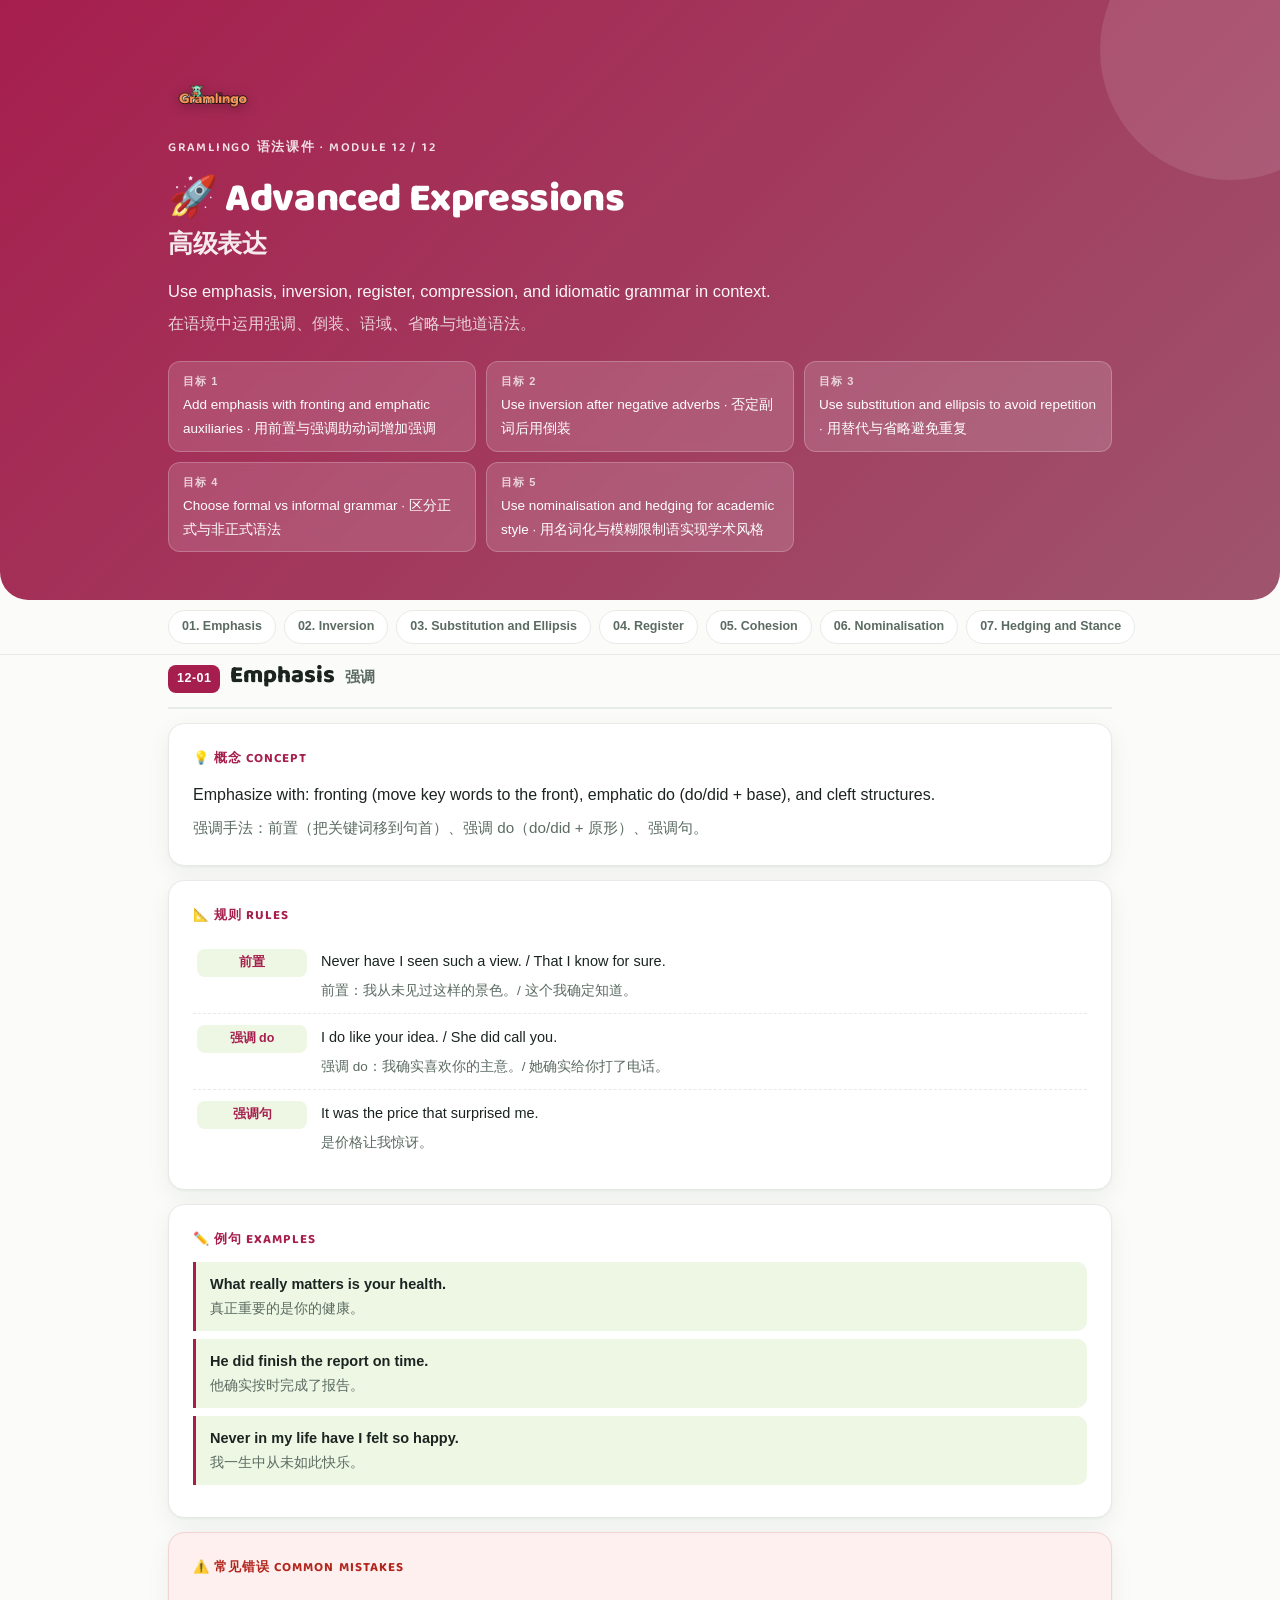
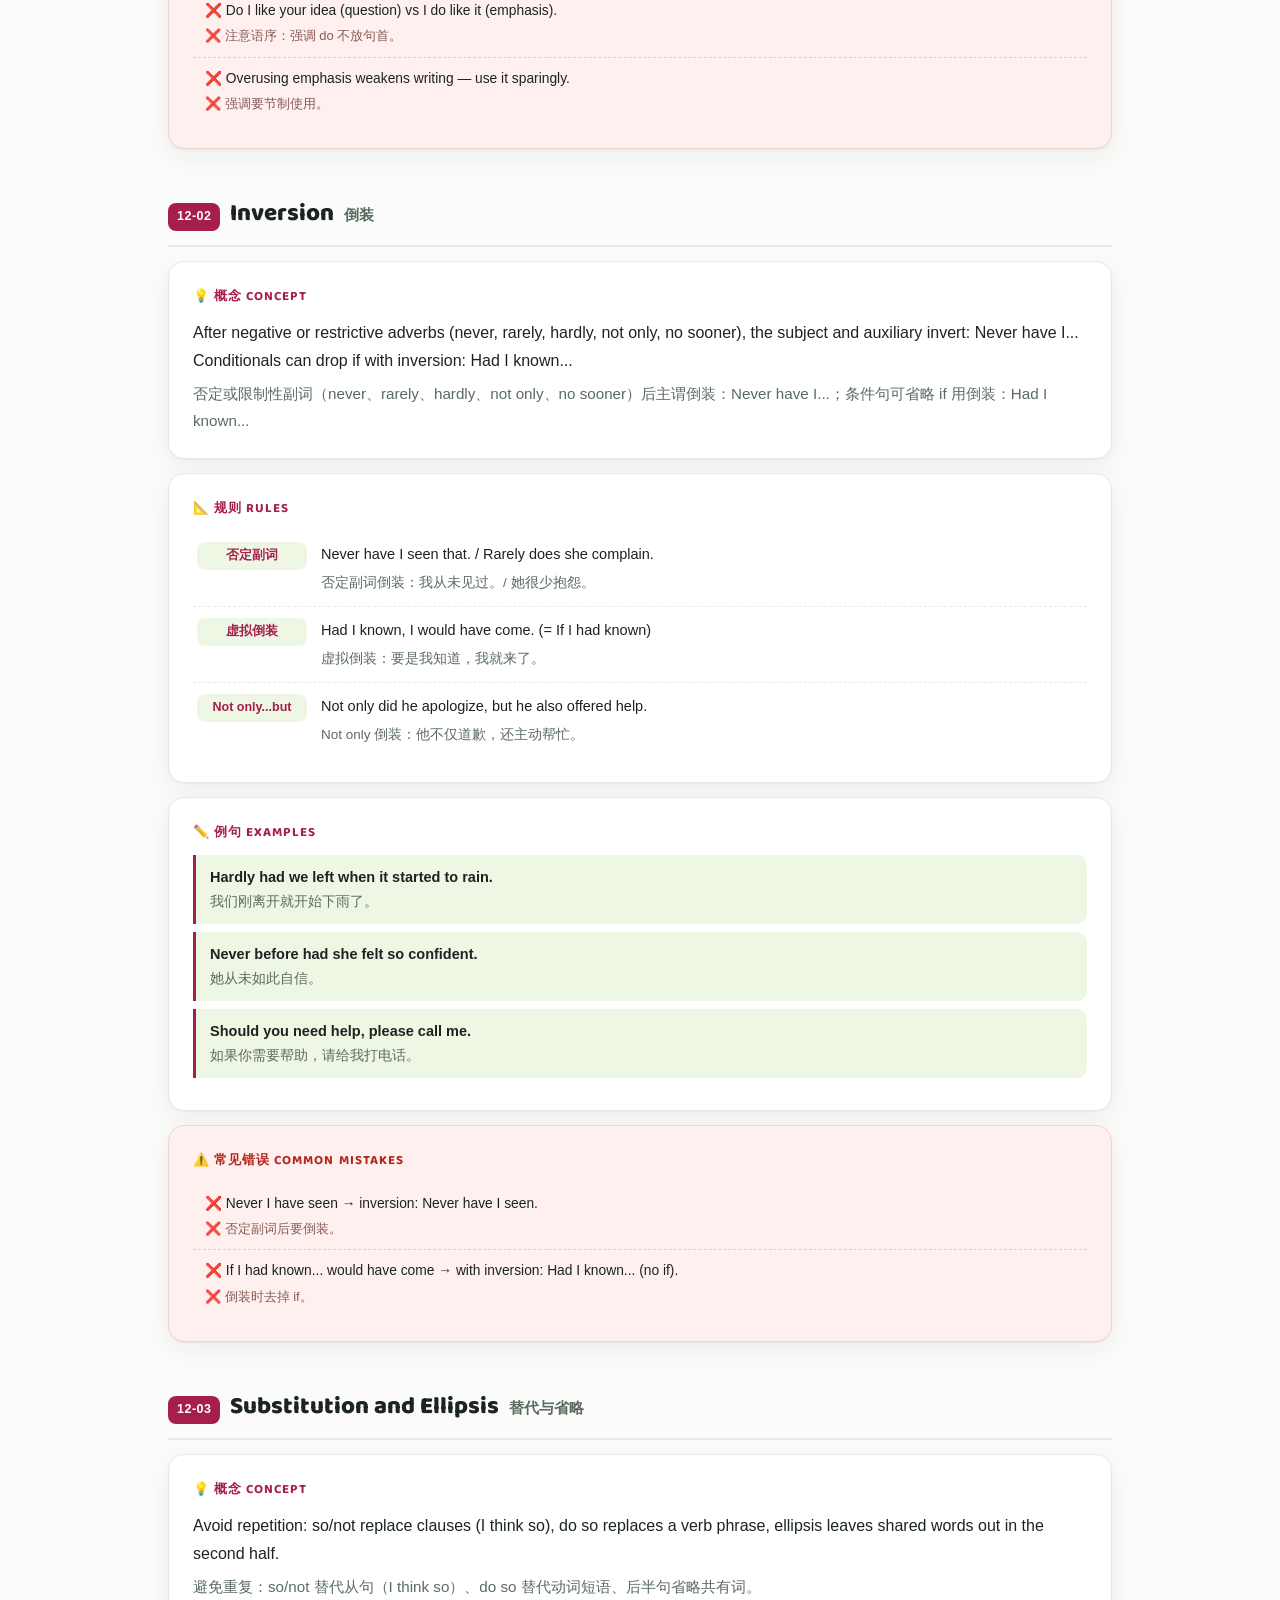
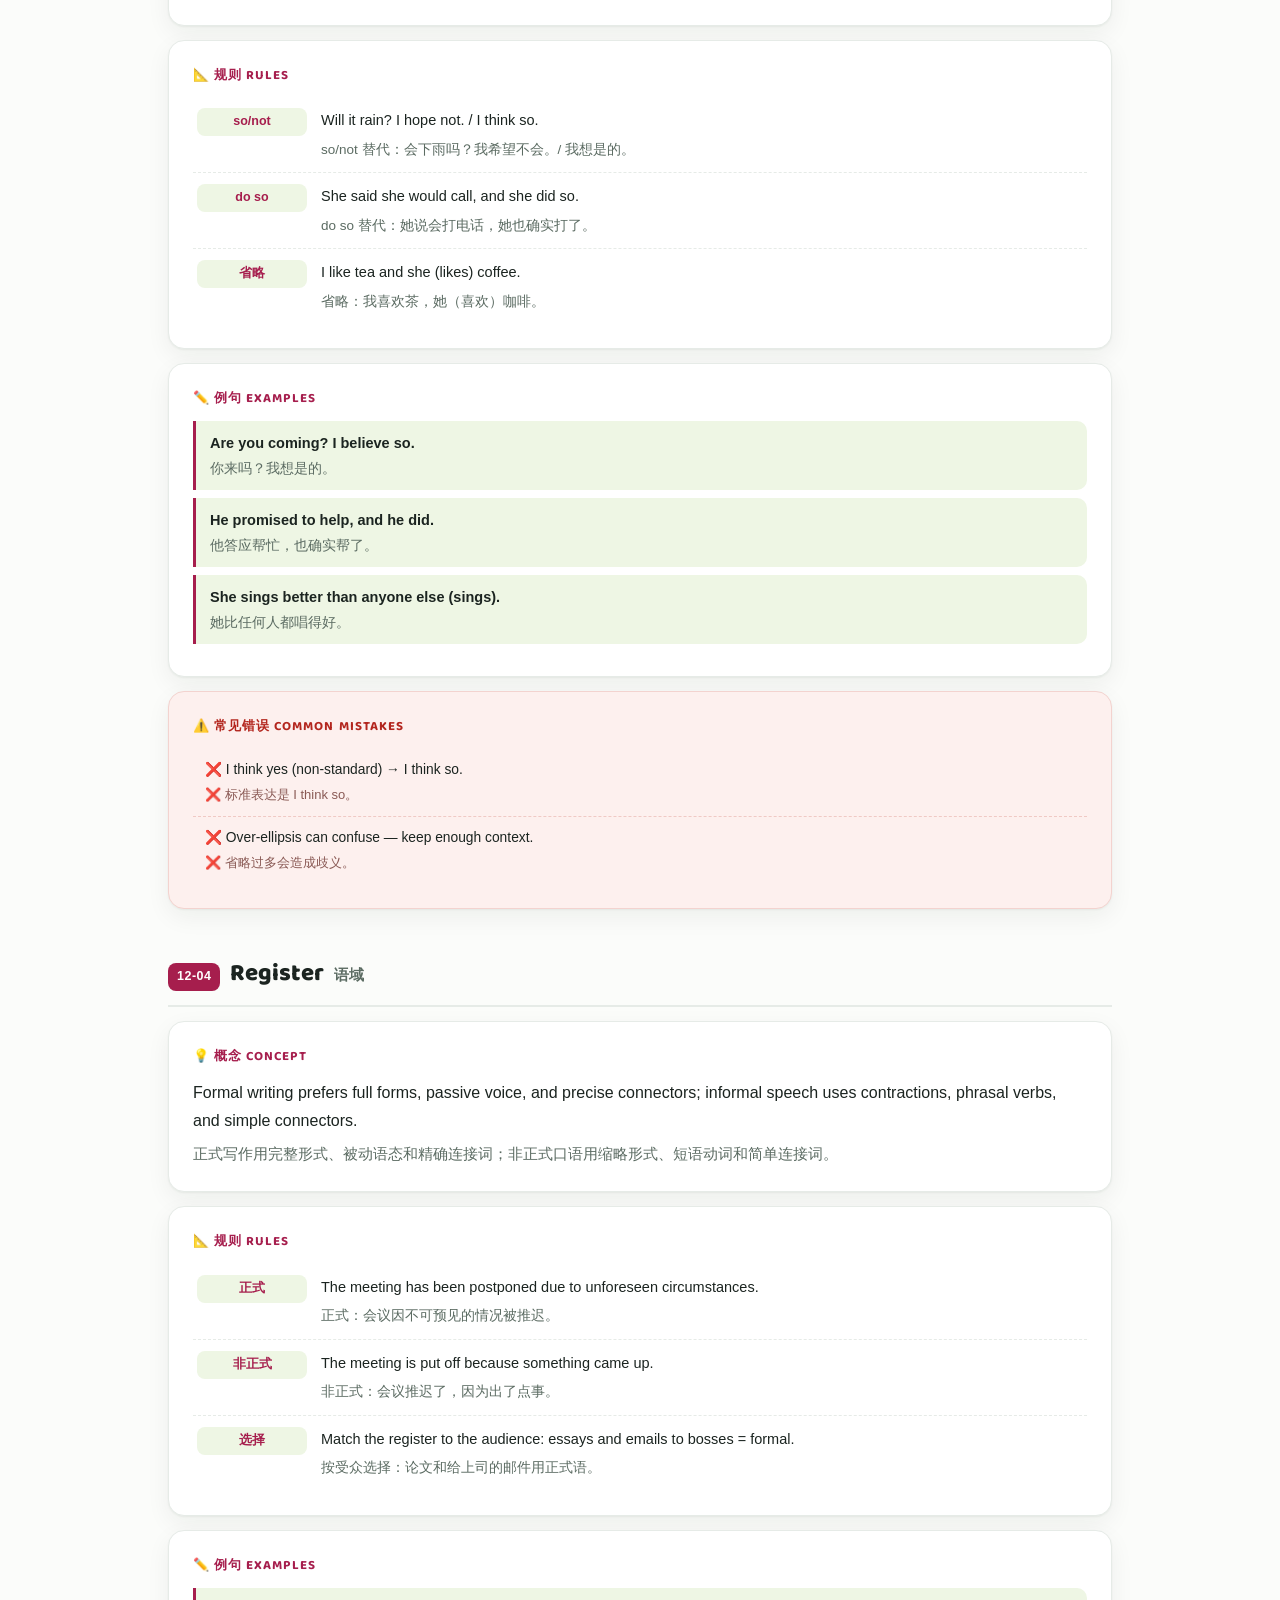
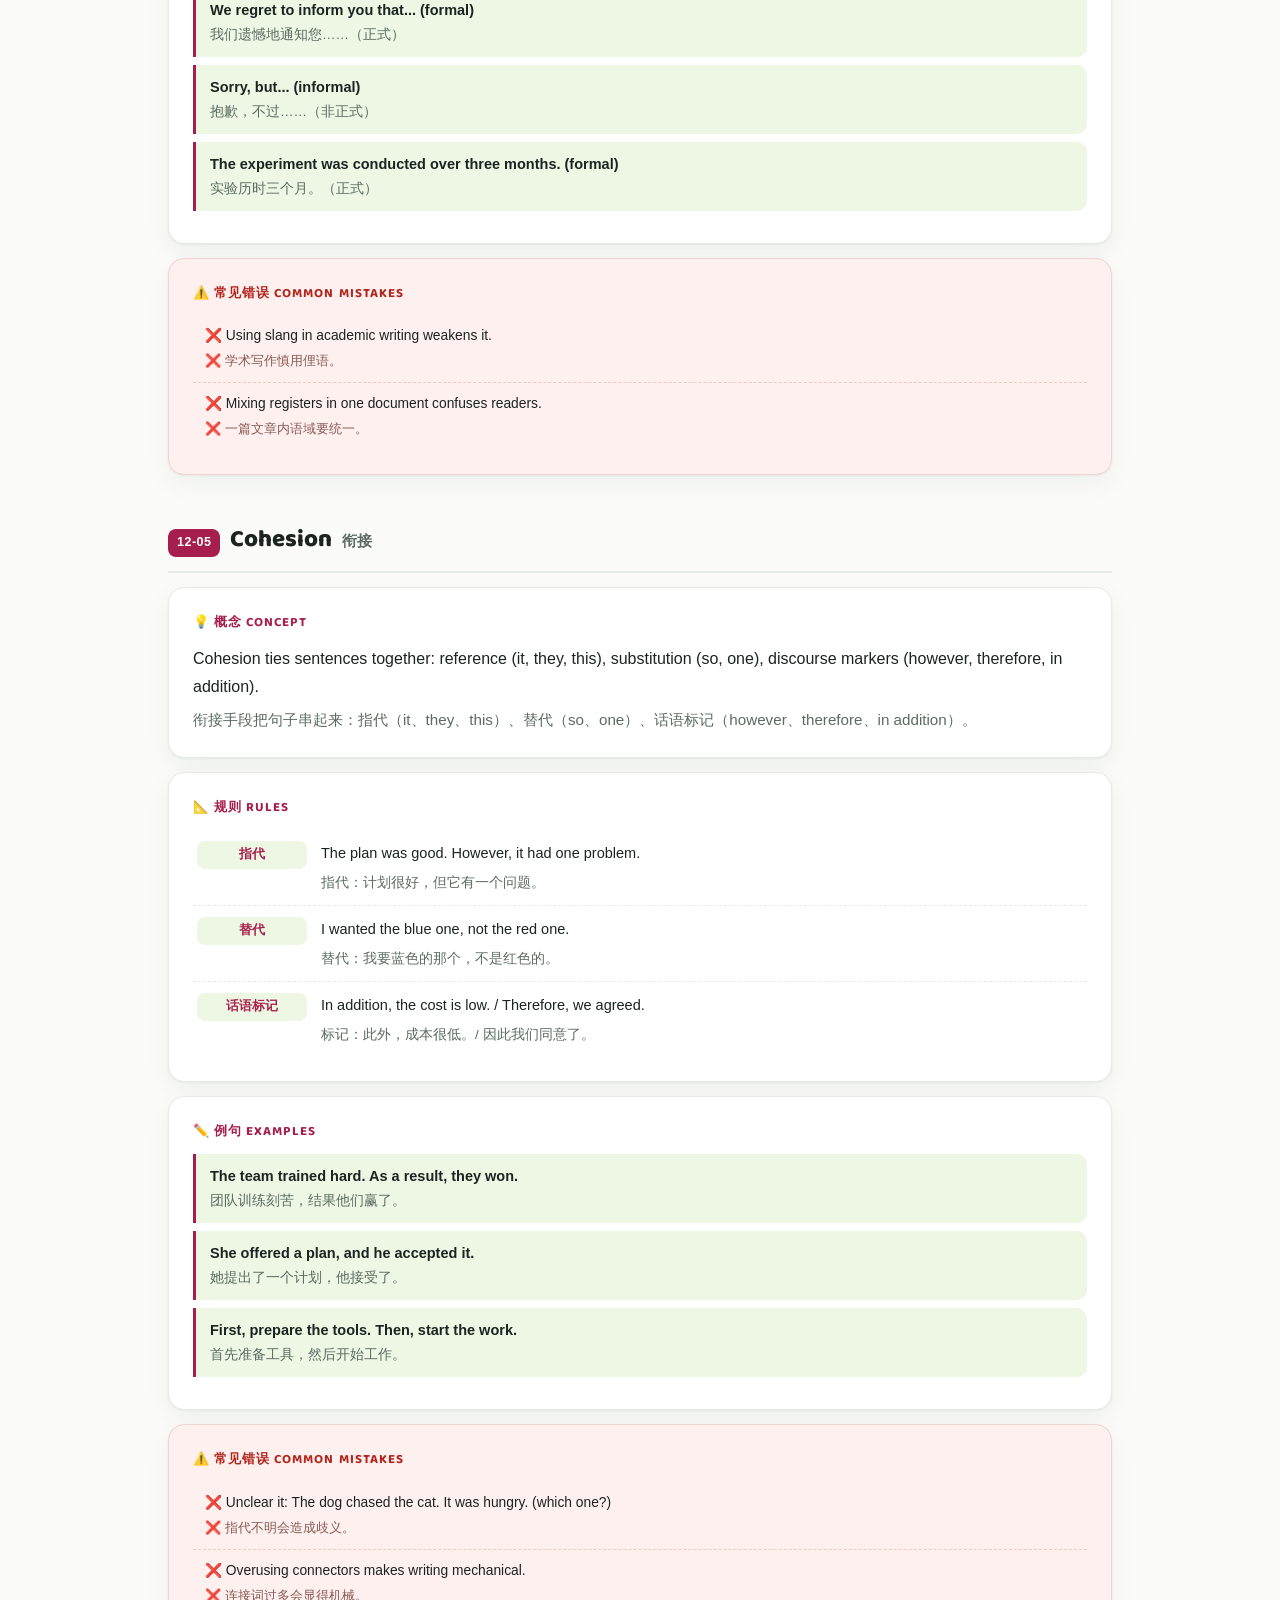
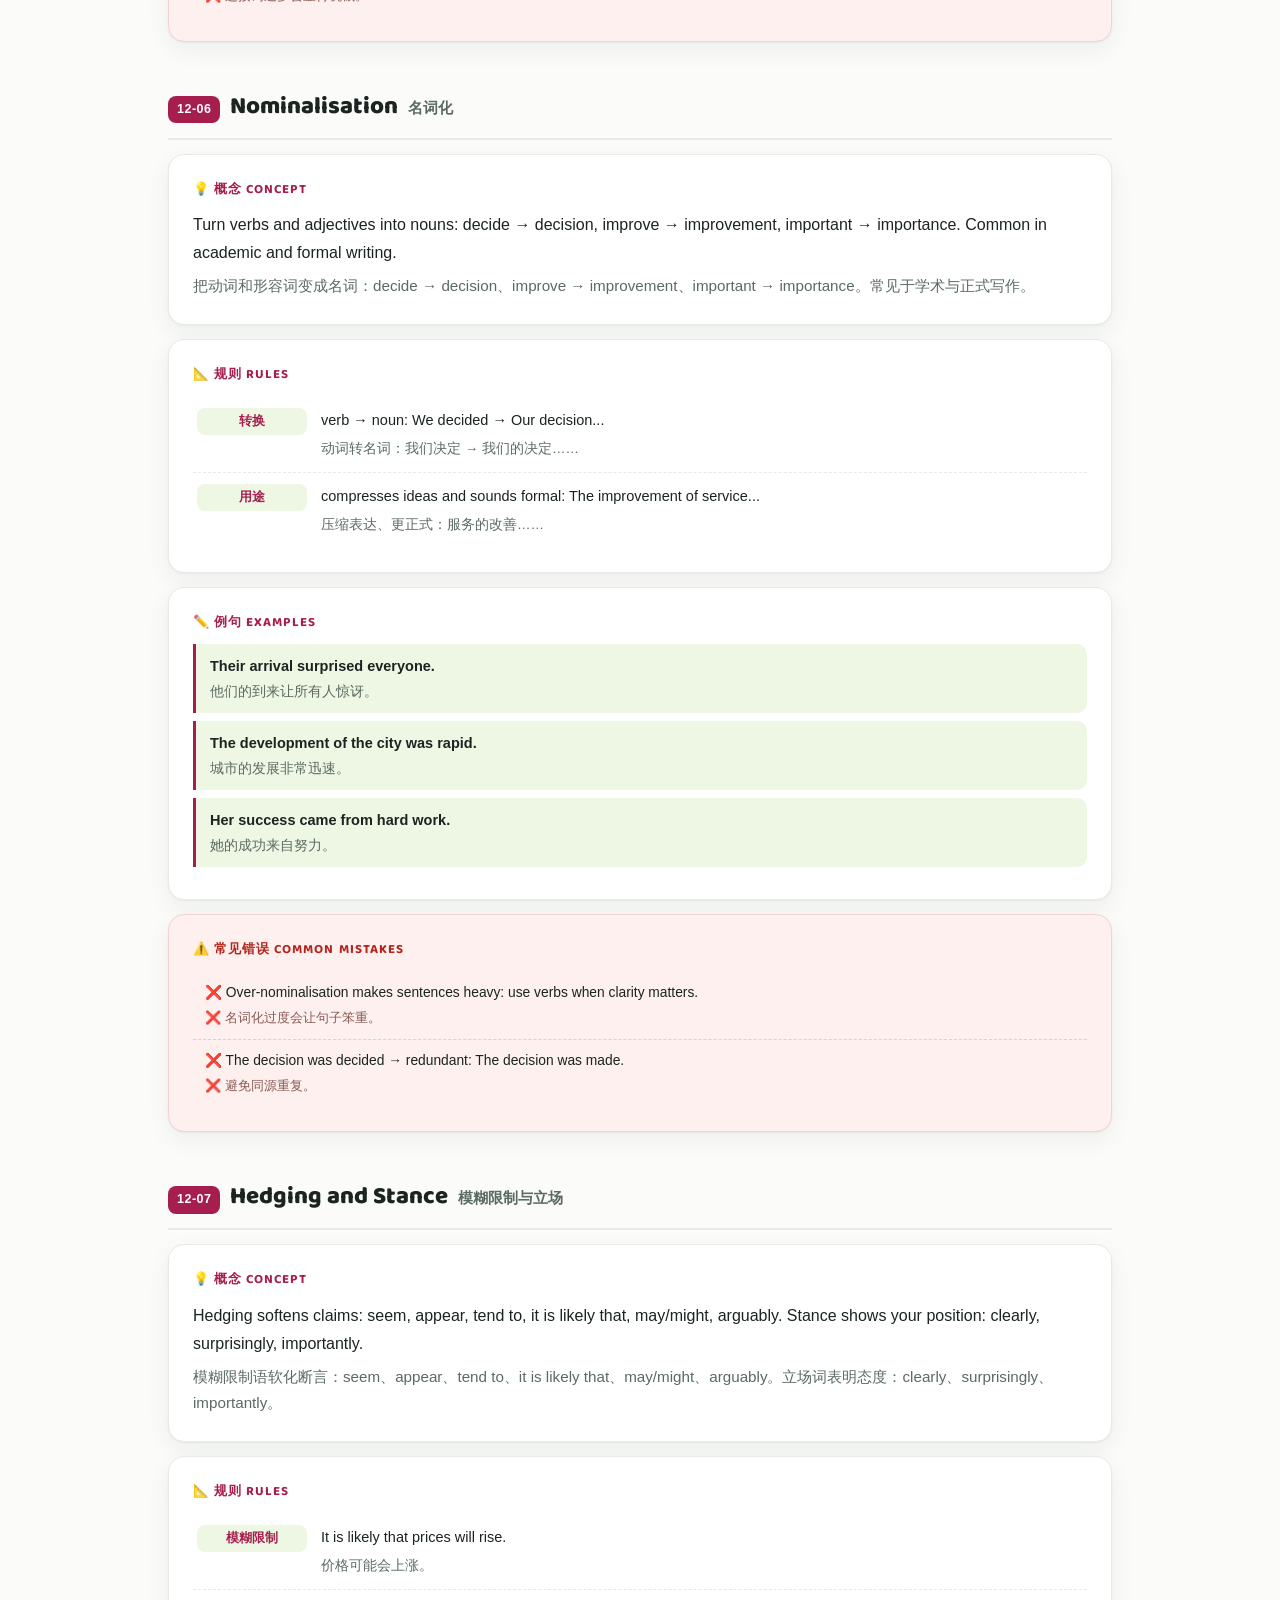
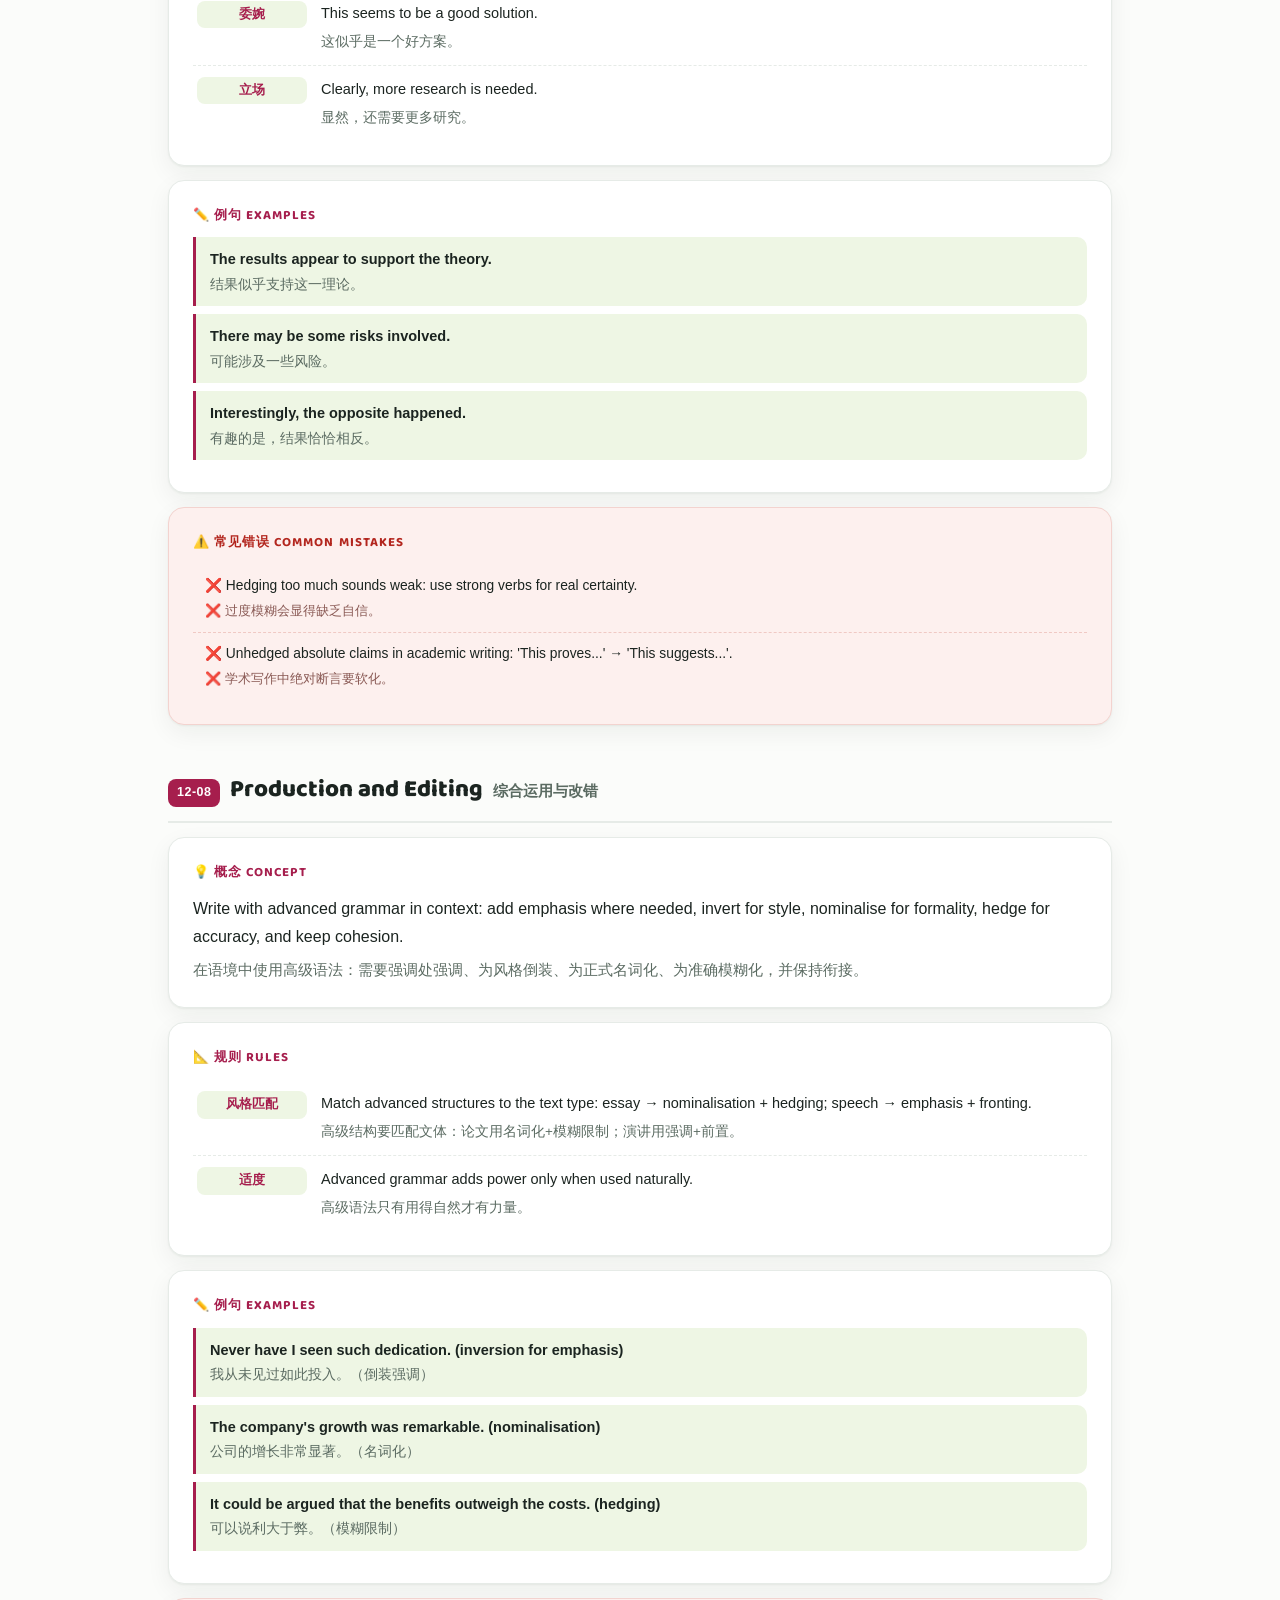
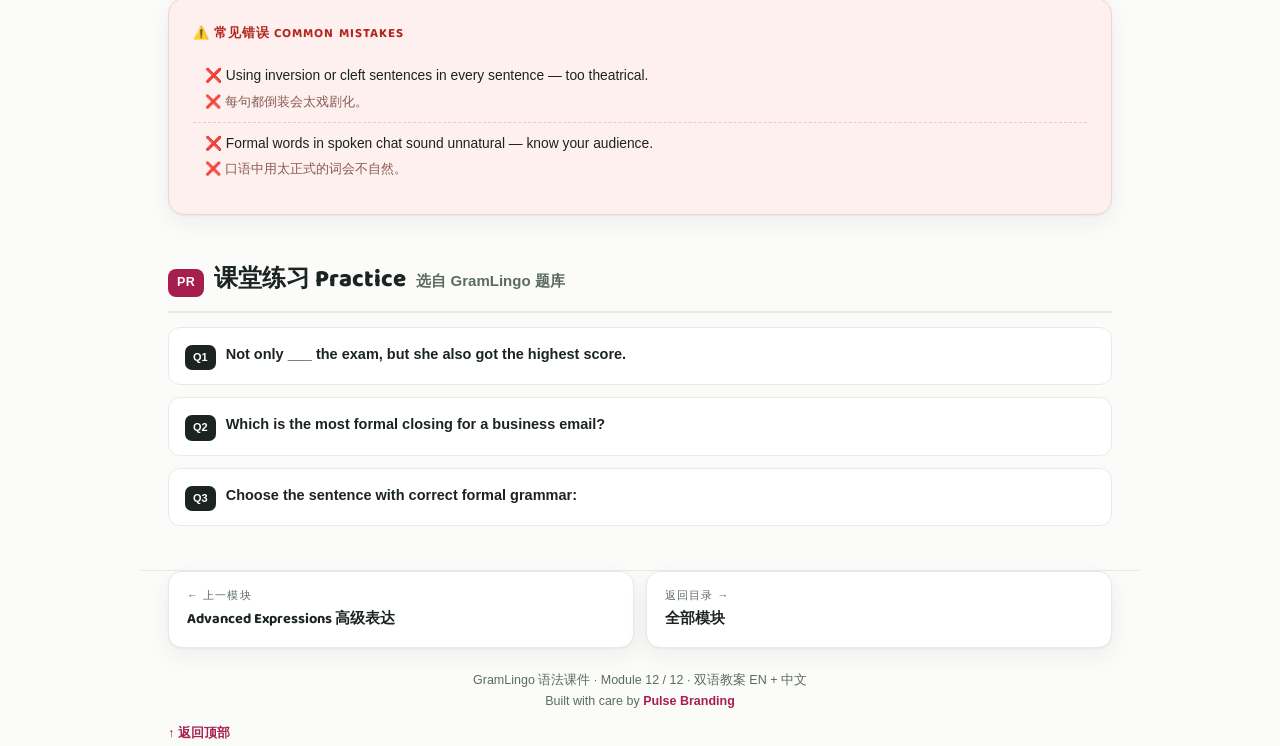
==== commit cfae0dae: "fix: render lesson decks with joined HTML (was raw Python list dump) + keep locked Baloo 2/DM Sans b" ====
--- a/advanced.html
+++ b/advanced.html
@@ -5,6 +5,14 @@
 <meta name="viewport" content="width=device-width, initial-scale=1">
 <title>Module 12 · Advanced Expressions — GramLingo 语法课件</title>
 <style>
+/* GramLingo locked typography (self-hosted, no CDN) */
+@font-face{font-family:'Baloo 2';font-style:normal;font-weight:600;src:url('assets/fonts/baloo2-600.woff2') format('woff2');}
+@font-face{font-family:'Baloo 2';font-style:normal;font-weight:700;src:url('assets/fonts/baloo2-700.woff2') format('woff2');}
+@font-face{font-family:'Baloo 2';font-style:normal;font-weight:800;src:url('assets/fonts/baloo2-800.woff2') format('woff2');}
+@font-face{font-family:'DM Sans';font-style:normal;font-weight:400;src:url('assets/fonts/dmsans-400.woff2') format('woff2');}
+@font-face{font-family:'DM Sans';font-style:normal;font-weight:500;src:url('assets/fonts/dmsans-500.woff2') format('woff2');}
+@font-face{font-family:'DM Sans';font-style:normal;font-weight:600;src:url('assets/fonts/dmsans-600.woff2') format('woff2');}
+@font-face{font-family:'DM Sans';font-style:normal;font-weight:700;src:url('assets/fonts/dmsans-700.woff2') format('woff2');}
 :root{
   --ink:#1b2420; --ink2:#5b6b62; --line:#e6ebe7; --bg:#fbfcfa; --card:#fff;
   --accent:#6aa72e; --accent-soft:#eef6e4; --warn:#b3261e; --warn-soft:#fdf0ee;
@@ -16,6 +24,11 @@
   font-family:-apple-system,BlinkMacSystemFont,"Segoe UI",Roboto,"PingFang SC","Hiragino Sans GB","Microsoft YaHei","Noto Sans CJK SC",sans-serif;
   background:var(--bg);color:var(--ink);line-height:1.75;-webkit-font-smoothing:antialiased;
 }
+body,html{font-family:'DM Sans',-apple-system,BlinkMacSystemFont,'Segoe UI',Roboto,'PingFang SC','Hiragino Sans GB','Microsoft YaHei','Noto Sans CJK SC',sans-serif}
+h1,h2,h3,.t,.kicker,.phase-head h2,.cover h1,.cover .kicker,.num,.go,.card h3{font-family:'Baloo 2','Baloo 2 Fallback','PingFang SC','Hiragino Sans GB','Microsoft YaHei','Noto Sans CJK SC',sans-serif}
+.logo-row{display:flex;align-items:center;gap:12px;margin-bottom:16px}
+.logo{height:clamp(34px,5.5vw,50px);width:auto;display:block;filter:drop-shadow(0 2px 6px rgba(0,0,0,.25))}
+.logo+.kicker{margin-bottom:0}
 .wrap{max-width:1000px;margin:0 auto;padding:0 clamp(14px,4vw,28px)}
 
 /* cover */
@@ -107,32 +120,6 @@
   .rule b{grid-row:auto;justify-self:start;margin-bottom:2px}
   .objectives{grid-template-columns:1fr}
 }
-/* GramLingo locked typography (self-hosted, no CDN) */
-@font-face{font-family:'Baloo 2';font-style:normal;font-weight:600;src:url('assets/fonts/baloo2-600.woff2') format('woff2');}
-@font-face{font-family:'Baloo 2';font-style:normal;font-weight:600;src:url('assets/fonts/baloo2-600.woff2') format('woff2');}
-@font-face{font-family:'Baloo 2';font-style:normal;font-weight:600;src:url('assets/fonts/baloo2-600.woff2') format('woff2');}
-@font-face{font-family:'Baloo 2';font-style:normal;font-weight:600;src:url('assets/fonts/baloo2-600.woff2') format('woff2');}
-@font-face{font-family:'Baloo 2';font-style:normal;font-weight:700;src:url('assets/fonts/baloo2-700.woff2') format('woff2');}
-@font-face{font-family:'Baloo 2';font-style:normal;font-weight:700;src:url('assets/fonts/baloo2-700.woff2') format('woff2');}
-@font-face{font-family:'Baloo 2';font-style:normal;font-weight:700;src:url('assets/fonts/baloo2-700.woff2') format('woff2');}
-@font-face{font-family:'Baloo 2';font-style:normal;font-weight:700;src:url('assets/fonts/baloo2-700.woff2') format('woff2');}
-@font-face{font-family:'Baloo 2';font-style:normal;font-weight:800;src:url('assets/fonts/baloo2-800.woff2') format('woff2');}
-@font-face{font-family:'Baloo 2';font-style:normal;font-weight:800;src:url('assets/fonts/baloo2-800.woff2') format('woff2');}
-@font-face{font-family:'Baloo 2';font-style:normal;font-weight:800;src:url('assets/fonts/baloo2-800.woff2') format('woff2');}
-@font-face{font-family:'Baloo 2';font-style:normal;font-weight:800;src:url('assets/fonts/baloo2-800.woff2') format('woff2');}
-@font-face{font-family:'DM Sans';font-style:normal;font-weight:400;src:url('assets/fonts/dmsans-400.woff2') format('woff2');}
-@font-face{font-family:'DM Sans';font-style:normal;font-weight:400;src:url('assets/fonts/dmsans-400.woff2') format('woff2');}
-@font-face{font-family:'DM Sans';font-style:normal;font-weight:500;src:url('assets/fonts/dmsans-500.woff2') format('woff2');}
-@font-face{font-family:'DM Sans';font-style:normal;font-weight:500;src:url('assets/fonts/dmsans-500.woff2') format('woff2');}
-@font-face{font-family:'DM Sans';font-style:normal;font-weight:600;src:url('assets/fonts/dmsans-600.woff2') format('woff2');}
-@font-face{font-family:'DM Sans';font-style:normal;font-weight:600;src:url('assets/fonts/dmsans-600.woff2') format('woff2');}
-@font-face{font-family:'DM Sans';font-style:normal;font-weight:700;src:url('assets/fonts/dmsans-700.woff2') format('woff2');}
-@font-face{font-family:'DM Sans';font-style:normal;font-weight:700;src:url('assets/fonts/dmsans-700.woff2') format('woff2');}
-body,html{font-family:'DM Sans',-apple-system,BlinkMacSystemFont,'Segoe UI',Roboto,'PingFang SC','Hiragino Sans GB','Microsoft YaHei','Noto Sans CJK SC',sans-serif}
-h1,h2,h3,.t,.kicker,.phase-head h2,.cover h1,.cover .kicker,.num,.go,.card h3{font-family:'Baloo 2','Baloo 2 Fallback','PingFang SC','Hiragino Sans GB','Microsoft YaHei','Noto Sans CJK SC',sans-serif}
-.logo-row{display:flex;align-items:center;gap:12px;margin-bottom:16px}
-.logo{height:clamp(34px,5.5vw,50px);width:auto;display:block;filter:drop-shadow(0 2px 6px rgba(0,0,0,.25))}
-.logo+.kicker{margin-bottom:0}
 </style>
 </head>
 <body data-accent="#A61E4D">
@@ -147,7 +134,95 @@
 </header>
 <nav class="toc"><div class="wrap"><a href="#advanced_emphasis">01. Emphasis</a><a href="#advanced_inversion">02. Inversion</a><a href="#advanced_substitution">03. Substitution and Ellipsis</a><a href="#advanced_register">04. Register</a><a href="#advanced_cohesion">05. Cohesion</a><a href="#advanced_nominalisation">06. Nominalisation</a><a href="#advanced_hedging">07. Hedging and Stance</a><a href="#advanced_prod">08. Production and Editing</a><a href="#practice">练习</a></div></nav>
 <main class="wrap">
-  ['\n      <section class="phase" id="advanced_emphasis">\n        <div class="phase-head">\n          <span class="phase-num">12-01</span>\n          <h2>Emphasis</h2>\n          <span class="zh">强调</span>\n        </div>\n        <div class="card"><h3>💡 概念 Concept</h3><div class="concept">Emphasize with: fronting (move key words to the front), emphatic do (do/did + base), and cleft structures.<span class="zh">强调手法：前置（把关键词移到句首）、强调 do（do/did + 原形）、强调句。</span></div></div>\n        <div class="card"><h3>📐 规则 Rules</h3><div class="rules"><div class="rule"><b>前置</b><div class="en">Never have I seen such a view. / That I know for sure.</div><div class="zh">前置：我从未见过这样的景色。/ 这个我确定知道。</div></div><div class="rule"><b>强调 do</b><div class="en">I do like your idea. / She did call you.</div><div class="zh">强调 do：我确实喜欢你的主意。/ 她确实给你打了电话。</div></div><div class="rule"><b>强调句</b><div class="en">It was the price that surprised me.</div><div class="zh">是价格让我惊讶。</div></div></div></div>\n        <div class="card"><h3>✏️ 例句 Examples</h3><div class="ex"><div class="en">What really matters is your health.</div><div class="zh">真正重要的是你的健康。</div></div><div class="ex"><div class="en">He did finish the report on time.</div><div class="zh">他确实按时完成了报告。</div></div><div class="ex"><div class="en">Never in my life have I felt so happy.</div><div class="zh">我一生中从未如此快乐。</div></div></div>\n        <div class="card mistakes"><h3>⚠️ 常见错误 Common Mistakes</h3><div class="mistake">❌ Do I like your idea (question) vs I do like it (emphasis).<span class="zh">❌ 注意语序：强调 do 不放句首。</span></div><div class="mistake">❌ Overusing emphasis weakens writing — use it sparingly.<span class="zh">❌ 强调要节制使用。</span></div></div>\n      </section>', '\n      <section class="phase" id="advanced_inversion">\n        <div class="phase-head">\n          <span class="phase-num">12-02</span>\n          <h2>Inversion</h2>\n          <span class="zh">倒装</span>\n        </div>\n        <div class="card"><h3>💡 概念 Concept</h3><div class="concept">After negative or restrictive adverbs (never, rarely, hardly, not only, no sooner), the subject and auxiliary invert: Never have I... Conditionals can drop if with inversion: Had I known...<span class="zh">否定或限制性副词（never、rarely、hardly、not only、no sooner）后主谓倒装：Never have I...；条件句可省略 if 用倒装：Had I known...</span></div></div>\n        <div class="card"><h3>📐 规则 Rules</h3><div class="rules"><div class="rule"><b>否定副词</b><div class="en">Never have I seen that. / Rarely does she complain.</div><div class="zh">否定副词倒装：我从未见过。/ 她很少抱怨。</div></div><div class="rule"><b>虚拟倒装</b><div class="en">Had I known, I would have come. (= If I had known)</div><div class="zh">虚拟倒装：要是我知道，我就来了。</div></div><div class="rule"><b>Not only...but</b><div class="en">Not only did he apologize, but he also offered help.</div><div class="zh">Not only 倒装：他不仅道歉，还主动帮忙。</div></div></div></div>\n        <div class="card"><h3>✏️ 例句 Examples</h3><div class="ex"><div class="en">Hardly had we left when it started to rain.</div><div class="zh">我们刚离开就开始下雨了。</div></div><div class="ex"><div class="en">Never before had she felt so confident.</div><div class="zh">她从未如此自信。</div></div><div class="ex"><div class="en">Should you need help, please call me.</div><div class="zh">如果你需要帮助，请给我打电话。</div></div></div>\n        <div class="card mistakes"><h3>⚠️ 常见错误 Common Mistakes</h3><div class="mistake">❌ Never I have seen → inversion: Never have I seen.<span class="zh">❌ 否定副词后要倒装。</span></div><div class="mistake">❌ If I had known... would have come → with inversion: Had I known... (no if).<span class="zh">❌ 倒装时去掉 if。</span></div></div>\n      </section>', '\n      <section class="phase" id="advanced_substitution">\n        <div class="phase-head">\n          <span class="phase-num">12-03</span>\n          <h2>Substitution and Ellipsis</h2>\n          <span class="zh">替代与省略</span>\n        </div>\n        <div class="card"><h3>💡 概念 Concept</h3><div class="concept">Avoid repetition: so/not replace clauses (I think so), do so replaces a verb phrase, ellipsis leaves shared words out in the second half.<span class="zh">避免重复：so/not 替代从句（I think so）、do so 替代动词短语、后半句省略共有词。</span></div></div>\n        <div class="card"><h3>📐 规则 Rules</h3><div class="rules"><div class="rule"><b>so/not</b><div class="en">Will it rain? I hope not. / I think so.</div><div class="zh">so/not 替代：会下雨吗？我希望不会。/ 我想是的。</div></div><div class="rule"><b>do so</b><div class="en">She said she would call, and she did so.</div><div class="zh">do so 替代：她说会打电话，她也确实打了。</div></div><div class="rule"><b>省略</b><div class="en">I like tea and she (likes) coffee.</div><div class="zh">省略：我喜欢茶，她（喜欢）咖啡。</div></div></div></div>\n        <div class="card"><h3>✏️ 例句 Examples</h3><div class="ex"><div class="en">Are you coming? I believe so.</div><div class="zh">你来吗？我想是的。</div></div><div class="ex"><div class="en">He promised to help, and he did.</div><div class="zh">他答应帮忙，也确实帮了。</div></div><div class="ex"><div class="en">She sings better than anyone else (sings).</div><div class="zh">她比任何人都唱得好。</div></div></div>\n        <div class="card mistakes"><h3>⚠️ 常见错误 Common Mistakes</h3><div class="mistake">❌ I think yes (non-standard) → I think so.<span class="zh">❌ 标准表达是 I think so。</span></div><div class="mistake">❌ Over-ellipsis can confuse — keep enough context.<span class="zh">❌ 省略过多会造成歧义。</span></div></div>\n      </section>', '\n      <section class="phase" id="advanced_register">\n        <div class="phase-head">\n          <span class="phase-num">12-04</span>\n          <h2>Register</h2>\n          <span class="zh">语域</span>\n        </div>\n        <div class="card"><h3>💡 概念 Concept</h3><div class="concept">Formal writing prefers full forms, passive voice, and precise connectors; informal speech uses contractions, phrasal verbs, and simple connectors.<span class="zh">正式写作用完整形式、被动语态和精确连接词；非正式口语用缩略形式、短语动词和简单连接词。</span></div></div>\n        <div class="card"><h3>📐 规则 Rules</h3><div class="rules"><div class="rule"><b>正式</b><div class="en">The meeting has been postponed due to unforeseen circumstances.</div><div class="zh">正式：会议因不可预见的情况被推迟。</div></div><div class="rule"><b>非正式</b><div class="en">The meeting is put off because something came up.</div><div class="zh">非正式：会议推迟了，因为出了点事。</div></div><div class="rule"><b>选择</b><div class="en">Match the register to the audience: essays and emails to bosses = formal.</div><div class="zh">按受众选择：论文和给上司的邮件用正式语。</div></div></div></div>\n        <div class="card"><h3>✏️ 例句 Examples</h3><div class="ex"><div class="en">We regret to inform you that... (formal)</div><div class="zh">我们遗憾地通知您……（正式）</div></div><div class="ex"><div class="en">Sorry, but... (informal)</div><div class="zh">抱歉，不过……（非正式）</div></div><div class="ex"><div class="en">The experiment was conducted over three months. (formal)</div><div class="zh">实验历时三个月。（正式）</div></div></div>\n        <div class="card mistakes"><h3>⚠️ 常见错误 Common Mistakes</h3><div class="mistake">❌ Using slang in academic writing weakens it.<span class="zh">❌ 学术写作慎用俚语。</span></div><div class="mistake">❌ Mixing registers in one document confuses readers.<span class="zh">❌ 一篇文章内语域要统一。</span></div></div>\n      </section>', '\n      <section class="phase" id="advanced_cohesion">\n        <div class="phase-head">\n          <span class="phase-num">12-05</span>\n          <h2>Cohesion</h2>\n          <span class="zh">衔接</span>\n        </div>\n        <div class="card"><h3>💡 概念 Concept</h3><div class="concept">Cohesion ties sentences together: reference (it, they, this), substitution (so, one), discourse markers (however, therefore, in addition).<span class="zh">衔接手段把句子串起来：指代（it、they、this）、替代（so、one）、话语标记（however、therefore、in addition）。</span></div></div>\n        <div class="card"><h3>📐 规则 Rules</h3><div class="rules"><div class="rule"><b>指代</b><div class="en">The plan was good. However, it had one problem.</div><div class="zh">指代：计划很好，但它有一个问题。</div></div><div class="rule"><b>替代</b><div class="en">I wanted the blue one, not the red one.</div><div class="zh">替代：我要蓝色的那个，不是红色的。</div></div><div class="rule"><b>话语标记</b><div class="en">In addition, the cost is low. / Therefore, we agreed.</div><div class="zh">标记：此外，成本很低。/ 因此我们同意了。</div></div></div></div>\n        <div class="card"><h3>✏️ 例句 Examples</h3><div class="ex"><div class="en">The team trained hard. As a result, they won.</div><div class="zh">团队训练刻苦，结果他们赢了。</div></div><div class="ex"><div class="en">She offered a plan, and he accepted it.</div><div class="zh">她提出了一个计划，他接受了。</div></div><div class="ex"><div class="en">First, prepare the tools. Then, start the work.</div><div class="zh">首先准备工具，然后开始工作。</div></div></div>\n        <div class="card mistakes"><h3>⚠️ 常见错误 Common Mistakes</h3><div class="mistake">❌ Unclear it: The dog chased the cat. It was hungry. (which one?)<span class="zh">❌ 指代不明会造成歧义。</span></div><div class="mistake">❌ Overusing connectors makes writing mechanical.<span class="zh">❌ 连接词过多会显得机械。</span></div></div>\n      </section>', '\n      <section class="phase" id="advanced_nominalisation">\n        <div class="phase-head">\n          <span class="phase-num">12-06</span>\n          <h2>Nominalisation</h2>\n          <span class="zh">名词化</span>\n        </div>\n        <div class="card"><h3>💡 概念 Concept</h3><div class="concept">Turn verbs and adjectives into nouns: decide → decision, improve → improvement, important → importance. Common in academic and formal writing.<span class="zh">把动词和形容词变成名词：decide → decision、improve → improvement、important → importance。常见于学术与正式写作。</span></div></div>\n        <div class="card"><h3>📐 规则 Rules</h3><div class="rules"><div class="rule"><b>转换</b><div class="en">verb → noun: We decided → Our decision...</div><div class="zh">动词转名词：我们决定 → 我们的决定……</div></div><div class="rule"><b>用途</b><div class="en">compresses ideas and sounds formal: The improvement of service...</div><div class="zh">压缩表达、更正式：服务的改善……</div></div></div></div>\n        <div class="card"><h3>✏️ 例句 Examples</h3><div class="ex"><div class="en">Their arrival surprised everyone.</div><div class="zh">他们的到来让所有人惊讶。</div></div><div class="ex"><div class="en">The development of the city was rapid.</div><div class="zh">城市的发展非常迅速。</div></div><div class="ex"><div class="en">Her success came from hard work.</div><div class="zh">她的成功来自努力。</div></div></div>\n        <div class="card mistakes"><h3>⚠️ 常见错误 Common Mistakes</h3><div class="mistake">❌ Over-nominalisation makes sentences heavy: use verbs when clarity matters.<span class="zh">❌ 名词化过度会让句子笨重。</span></div><div class="mistake">❌ The decision was decided → redundant: The decision was made.<span class="zh">❌ 避免同源重复。</span></div></div>\n      </section>', '\n      <section class="phase" id="advanced_hedging">\n        <div class="phase-head">\n          <span class="phase-num">12-07</span>\n          <h2>Hedging and Stance</h2>\n          <span class="zh">模糊限制与立场</span>\n        </div>\n        <div class="card"><h3>💡 概念 Concept</h3><div class="concept">Hedging softens claims: seem, appear, tend to, it is likely that, may/might, arguably. Stance shows your position: clearly, surprisingly, importantly.<span class="zh">模糊限制语软化断言：seem、appear、tend to、it is likely that、may/might、arguably。立场词表明态度：clearly、surprisingly、importantly。</span></div></div>\n        <div class="card"><h3>📐 规则 Rules</h3><div class="rules"><div class="rule"><b>模糊限制</b><div class="en">It is likely that prices will rise.</div><div class="zh">价格可能会上涨。</div></div><div class="rule"><b>委婉</b><div class="en">This seems to be a good solution.</div><div class="zh">这似乎是一个好方案。</div></div><div class="rule"><b>立场</b><div class="en">Clearly, more research is needed.</div><div class="zh">显然，还需要更多研究。</div></div></div></div>\n        <div class="card"><h3>✏️ 例句 Examples</h3><div class="ex"><div class="en">The results appear to support the theory.</div><div class="zh">结果似乎支持这一理论。</div></div><div class="ex"><div class="en">There may be some risks involved.</div><div class="zh">可能涉及一些风险。</div></div><div class="ex"><div class="en">Interestingly, the opposite happened.</div><div class="zh">有趣的是，结果恰恰相反。</div></div></div>\n        <div class="card mistakes"><h3>⚠️ 常见错误 Common Mistakes</h3><div class="mistake">❌ Hedging too much sounds weak: use strong verbs for real certainty.<span class="zh">❌ 过度模糊会显得缺乏自信。</span></div><div class="mistake">❌ Unhedged absolute claims in academic writing: \'This proves...\' → \'This suggests...\'.<span class="zh">❌ 学术写作中绝对断言要软化。</span></div></div>\n      </section>', '\n      <section class="phase" id="advanced_prod">\n        <div class="phase-head">\n          <span class="phase-num">12-08</span>\n          <h2>Production and Editing</h2>\n          <span class="zh">综合运用与改错</span>\n        </div>\n        <div class="card"><h3>💡 概念 Concept</h3><div class="concept">Write with advanced grammar in context: add emphasis where needed, invert for style, nominalise for formality, hedge for accuracy, and keep cohesion.<span class="zh">在语境中使用高级语法：需要强调处强调、为风格倒装、为正式名词化、为准确模糊化，并保持衔接。</span></div></div>\n        <div class="card"><h3>📐 规则 Rules</h3><div class="rules"><div class="rule"><b>风格匹配</b><div class="en">Match advanced structures to the text type: essay → nominalisation + hedging; speech → emphasis + fronting.</div><div class="zh">高级结构要匹配文体：论文用名词化+模糊限制；演讲用强调+前置。</div></div><div class="rule"><b>适度</b><div class="en">Advanced grammar adds power only when used naturally.</div><div class="zh">高级语法只有用得自然才有力量。</div></div></div></div>\n        <div class="card"><h3>✏️ 例句 Examples</h3><div class="ex"><div class="en">Never have I seen such dedication. (inversion for emphasis)</div><div class="zh">我从未见过如此投入。（倒装强调）</div></div><div class="ex"><div class="en">The company\'s growth was remarkable. (nominalisation)</div><div class="zh">公司的增长非常显著。（名词化）</div></div><div class="ex"><div class="en">It could be argued that the benefits outweigh the costs. (hedging)</div><div class="zh">可以说利大于弊。（模糊限制）</div></div></div>\n        <div class="card mistakes"><h3>⚠️ 常见错误 Common Mistakes</h3><div class="mistake">❌ Using inversion or cleft sentences in every sentence — too theatrical.<span class="zh">❌ 每句都倒装会太戏剧化。</span></div><div class="mistake">❌ Formal words in spoken chat sound unnatural — know your audience.<span class="zh">❌ 口语中用太正式的词会不自然。</span></div></div>\n      </section>']
+  
+      <section class="phase" id="advanced_emphasis">
+        <div class="phase-head">
+          <span class="phase-num">12-01</span>
+          <h2>Emphasis</h2>
+          <span class="zh">强调</span>
+        </div>
+        <div class="card"><h3>💡 概念 Concept</h3><div class="concept">Emphasize with: fronting (move key words to the front), emphatic do (do/did + base), and cleft structures.<span class="zh">强调手法：前置（把关键词移到句首）、强调 do（do/did + 原形）、强调句。</span></div></div>
+        <div class="card"><h3>📐 规则 Rules</h3><div class="rules"><div class="rule"><b>前置</b><div class="en">Never have I seen such a view. / That I know for sure.</div><div class="zh">前置：我从未见过这样的景色。/ 这个我确定知道。</div></div><div class="rule"><b>强调 do</b><div class="en">I do like your idea. / She did call you.</div><div class="zh">强调 do：我确实喜欢你的主意。/ 她确实给你打了电话。</div></div><div class="rule"><b>强调句</b><div class="en">It was the price that surprised me.</div><div class="zh">是价格让我惊讶。</div></div></div></div>
+        <div class="card"><h3>✏️ 例句 Examples</h3><div class="ex"><div class="en">What really matters is your health.</div><div class="zh">真正重要的是你的健康。</div></div><div class="ex"><div class="en">He did finish the report on time.</div><div class="zh">他确实按时完成了报告。</div></div><div class="ex"><div class="en">Never in my life have I felt so happy.</div><div class="zh">我一生中从未如此快乐。</div></div></div>
+        <div class="card mistakes"><h3>⚠️ 常见错误 Common Mistakes</h3><div class="mistake">❌ Do I like your idea (question) vs I do like it (emphasis).<span class="zh">❌ 注意语序：强调 do 不放句首。</span></div><div class="mistake">❌ Overusing emphasis weakens writing — use it sparingly.<span class="zh">❌ 强调要节制使用。</span></div></div>
+      </section>
+      <section class="phase" id="advanced_inversion">
+        <div class="phase-head">
+          <span class="phase-num">12-02</span>
+          <h2>Inversion</h2>
+          <span class="zh">倒装</span>
+        </div>
+        <div class="card"><h3>💡 概念 Concept</h3><div class="concept">After negative or restrictive adverbs (never, rarely, hardly, not only, no sooner), the subject and auxiliary invert: Never have I... Conditionals can drop if with inversion: Had I known...<span class="zh">否定或限制性副词（never、rarely、hardly、not only、no sooner）后主谓倒装：Never have I...；条件句可省略 if 用倒装：Had I known...</span></div></div>
+        <div class="card"><h3>📐 规则 Rules</h3><div class="rules"><div class="rule"><b>否定副词</b><div class="en">Never have I seen that. / Rarely does she complain.</div><div class="zh">否定副词倒装：我从未见过。/ 她很少抱怨。</div></div><div class="rule"><b>虚拟倒装</b><div class="en">Had I known, I would have come. (= If I had known)</div><div class="zh">虚拟倒装：要是我知道，我就来了。</div></div><div class="rule"><b>Not only...but</b><div class="en">Not only did he apologize, but he also offered help.</div><div class="zh">Not only 倒装：他不仅道歉，还主动帮忙。</div></div></div></div>
+        <div class="card"><h3>✏️ 例句 Examples</h3><div class="ex"><div class="en">Hardly had we left when it started to rain.</div><div class="zh">我们刚离开就开始下雨了。</div></div><div class="ex"><div class="en">Never before had she felt so confident.</div><div class="zh">她从未如此自信。</div></div><div class="ex"><div class="en">Should you need help, please call me.</div><div class="zh">如果你需要帮助，请给我打电话。</div></div></div>
+        <div class="card mistakes"><h3>⚠️ 常见错误 Common Mistakes</h3><div class="mistake">❌ Never I have seen → inversion: Never have I seen.<span class="zh">❌ 否定副词后要倒装。</span></div><div class="mistake">❌ If I had known... would have come → with inversion: Had I known... (no if).<span class="zh">❌ 倒装时去掉 if。</span></div></div>
+      </section>
+      <section class="phase" id="advanced_substitution">
+        <div class="phase-head">
+          <span class="phase-num">12-03</span>
+          <h2>Substitution and Ellipsis</h2>
+          <span class="zh">替代与省略</span>
+        </div>
+        <div class="card"><h3>💡 概念 Concept</h3><div class="concept">Avoid repetition: so/not replace clauses (I think so), do so replaces a verb phrase, ellipsis leaves shared words out in the second half.<span class="zh">避免重复：so/not 替代从句（I think so）、do so 替代动词短语、后半句省略共有词。</span></div></div>
+        <div class="card"><h3>📐 规则 Rules</h3><div class="rules"><div class="rule"><b>so/not</b><div class="en">Will it rain? I hope not. / I think so.</div><div class="zh">so/not 替代：会下雨吗？我希望不会。/ 我想是的。</div></div><div class="rule"><b>do so</b><div class="en">She said she would call, and she did so.</div><div class="zh">do so 替代：她说会打电话，她也确实打了。</div></div><div class="rule"><b>省略</b><div class="en">I like tea and she (likes) coffee.</div><div class="zh">省略：我喜欢茶，她（喜欢）咖啡。</div></div></div></div>
+        <div class="card"><h3>✏️ 例句 Examples</h3><div class="ex"><div class="en">Are you coming? I believe so.</div><div class="zh">你来吗？我想是的。</div></div><div class="ex"><div class="en">He promised to help, and he did.</div><div class="zh">他答应帮忙，也确实帮了。</div></div><div class="ex"><div class="en">She sings better than anyone else (sings).</div><div class="zh">她比任何人都唱得好。</div></div></div>
+        <div class="card mistakes"><h3>⚠️ 常见错误 Common Mistakes</h3><div class="mistake">❌ I think yes (non-standard) → I think so.<span class="zh">❌ 标准表达是 I think so。</span></div><div class="mistake">❌ Over-ellipsis can confuse — keep enough context.<span class="zh">❌ 省略过多会造成歧义。</span></div></div>
+      </section>
+      <section class="phase" id="advanced_register">
+        <div class="phase-head">
+          <span class="phase-num">12-04</span>
+          <h2>Register</h2>
+          <span class="zh">语域</span>
+        </div>
+        <div class="card"><h3>💡 概念 Concept</h3><div class="concept">Formal writing prefers full forms, passive voice, and precise connectors; informal speech uses contractions, phrasal verbs, and simple connectors.<span class="zh">正式写作用完整形式、被动语态和精确连接词；非正式口语用缩略形式、短语动词和简单连接词。</span></div></div>
+        <div class="card"><h3>📐 规则 Rules</h3><div class="rules"><div class="rule"><b>正式</b><div class="en">The meeting has been postponed due to unforeseen circumstances.</div><div class="zh">正式：会议因不可预见的情况被推迟。</div></div><div class="rule"><b>非正式</b><div class="en">The meeting is put off because something came up.</div><div class="zh">非正式：会议推迟了，因为出了点事。</div></div><div class="rule"><b>选择</b><div class="en">Match the register to the audience: essays and emails to bosses = formal.</div><div class="zh">按受众选择：论文和给上司的邮件用正式语。</div></div></div></div>
+        <div class="card"><h3>✏️ 例句 Examples</h3><div class="ex"><div class="en">We regret to inform you that... (formal)</div><div class="zh">我们遗憾地通知您……（正式）</div></div><div class="ex"><div class="en">Sorry, but... (informal)</div><div class="zh">抱歉，不过……（非正式）</div></div><div class="ex"><div class="en">The experiment was conducted over three months. (formal)</div><div class="zh">实验历时三个月。（正式）</div></div></div>
+        <div class="card mistakes"><h3>⚠️ 常见错误 Common Mistakes</h3><div class="mistake">❌ Using slang in academic writing weakens it.<span class="zh">❌ 学术写作慎用俚语。</span></div><div class="mistake">❌ Mixing registers in one document confuses readers.<span class="zh">❌ 一篇文章内语域要统一。</span></div></div>
+      </section>
+      <section class="phase" id="advanced_cohesion">
+        <div class="phase-head">
+          <span class="phase-num">12-05</span>
+          <h2>Cohesion</h2>
+          <span class="zh">衔接</span>
+        </div>
+        <div class="card"><h3>💡 概念 Concept</h3><div class="concept">Cohesion ties sentences together: reference (it, they, this), substitution (so, one), discourse markers (however, therefore, in addition).<span class="zh">衔接手段把句子串起来：指代（it、they、this）、替代（so、one）、话语标记（however、therefore、in addition）。</span></div></div>
+        <div class="card"><h3>📐 规则 Rules</h3><div class="rules"><div class="rule"><b>指代</b><div class="en">The plan was good. However, it had one problem.</div><div class="zh">指代：计划很好，但它有一个问题。</div></div><div class="rule"><b>替代</b><div class="en">I wanted the blue one, not the red one.</div><div class="zh">替代：我要蓝色的那个，不是红色的。</div></div><div class="rule"><b>话语标记</b><div class="en">In addition, the cost is low. / Therefore, we agreed.</div><div class="zh">标记：此外，成本很低。/ 因此我们同意了。</div></div></div></div>
+        <div class="card"><h3>✏️ 例句 Examples</h3><div class="ex"><div class="en">The team trained hard. As a result, they won.</div><div class="zh">团队训练刻苦，结果他们赢了。</div></div><div class="ex"><div class="en">She offered a plan, and he accepted it.</div><div class="zh">她提出了一个计划，他接受了。</div></div><div class="ex"><div class="en">First, prepare the tools. Then, start the work.</div><div class="zh">首先准备工具，然后开始工作。</div></div></div>
+        <div class="card mistakes"><h3>⚠️ 常见错误 Common Mistakes</h3><div class="mistake">❌ Unclear it: The dog chased the cat. It was hungry. (which one?)<span class="zh">❌ 指代不明会造成歧义。</span></div><div class="mistake">❌ Overusing connectors makes writing mechanical.<span class="zh">❌ 连接词过多会显得机械。</span></div></div>
+      </section>
+      <section class="phase" id="advanced_nominalisation">
+        <div class="phase-head">
+          <span class="phase-num">12-06</span>
+          <h2>Nominalisation</h2>
+          <span class="zh">名词化</span>
+        </div>
+        <div class="card"><h3>💡 概念 Concept</h3><div class="concept">Turn verbs and adjectives into nouns: decide → decision, improve → improvement, important → importance. Common in academic and formal writing.<span class="zh">把动词和形容词变成名词：decide → decision、improve → improvement、important → importance。常见于学术与正式写作。</span></div></div>
+        <div class="card"><h3>📐 规则 Rules</h3><div class="rules"><div class="rule"><b>转换</b><div class="en">verb → noun: We decided → Our decision...</div><div class="zh">动词转名词：我们决定 → 我们的决定……</div></div><div class="rule"><b>用途</b><div class="en">compresses ideas and sounds formal: The improvement of service...</div><div class="zh">压缩表达、更正式：服务的改善……</div></div></div></div>
+        <div class="card"><h3>✏️ 例句 Examples</h3><div class="ex"><div class="en">Their arrival surprised everyone.</div><div class="zh">他们的到来让所有人惊讶。</div></div><div class="ex"><div class="en">The development of the city was rapid.</div><div class="zh">城市的发展非常迅速。</div></div><div class="ex"><div class="en">Her success came from hard work.</div><div class="zh">她的成功来自努力。</div></div></div>
+        <div class="card mistakes"><h3>⚠️ 常见错误 Common Mistakes</h3><div class="mistake">❌ Over-nominalisation makes sentences heavy: use verbs when clarity matters.<span class="zh">❌ 名词化过度会让句子笨重。</span></div><div class="mistake">❌ The decision was decided → redundant: The decision was made.<span class="zh">❌ 避免同源重复。</span></div></div>
+      </section>
+      <section class="phase" id="advanced_hedging">
+        <div class="phase-head">
+          <span class="phase-num">12-07</span>
+          <h2>Hedging and Stance</h2>
+          <span class="zh">模糊限制与立场</span>
+        </div>
+        <div class="card"><h3>💡 概念 Concept</h3><div class="concept">Hedging softens claims: seem, appear, tend to, it is likely that, may/might, arguably. Stance shows your position: clearly, surprisingly, importantly.<span class="zh">模糊限制语软化断言：seem、appear、tend to、it is likely that、may/might、arguably。立场词表明态度：clearly、surprisingly、importantly。</span></div></div>
+        <div class="card"><h3>📐 规则 Rules</h3><div class="rules"><div class="rule"><b>模糊限制</b><div class="en">It is likely that prices will rise.</div><div class="zh">价格可能会上涨。</div></div><div class="rule"><b>委婉</b><div class="en">This seems to be a good solution.</div><div class="zh">这似乎是一个好方案。</div></div><div class="rule"><b>立场</b><div class="en">Clearly, more research is needed.</div><div class="zh">显然，还需要更多研究。</div></div></div></div>
+        <div class="card"><h3>✏️ 例句 Examples</h3><div class="ex"><div class="en">The results appear to support the theory.</div><div class="zh">结果似乎支持这一理论。</div></div><div class="ex"><div class="en">There may be some risks involved.</div><div class="zh">可能涉及一些风险。</div></div><div class="ex"><div class="en">Interestingly, the opposite happened.</div><div class="zh">有趣的是，结果恰恰相反。</div></div></div>
+        <div class="card mistakes"><h3>⚠️ 常见错误 Common Mistakes</h3><div class="mistake">❌ Hedging too much sounds weak: use strong verbs for real certainty.<span class="zh">❌ 过度模糊会显得缺乏自信。</span></div><div class="mistake">❌ Unhedged absolute claims in academic writing: 'This proves...' → 'This suggests...'.<span class="zh">❌ 学术写作中绝对断言要软化。</span></div></div>
+      </section>
+      <section class="phase" id="advanced_prod">
+        <div class="phase-head">
+          <span class="phase-num">12-08</span>
+          <h2>Production and Editing</h2>
+          <span class="zh">综合运用与改错</span>
+        </div>
+        <div class="card"><h3>💡 概念 Concept</h3><div class="concept">Write with advanced grammar in context: add emphasis where needed, invert for style, nominalise for formality, hedge for accuracy, and keep cohesion.<span class="zh">在语境中使用高级语法：需要强调处强调、为风格倒装、为正式名词化、为准确模糊化，并保持衔接。</span></div></div>
+        <div class="card"><h3>📐 规则 Rules</h3><div class="rules"><div class="rule"><b>风格匹配</b><div class="en">Match advanced structures to the text type: essay → nominalisation + hedging; speech → emphasis + fronting.</div><div class="zh">高级结构要匹配文体：论文用名词化+模糊限制；演讲用强调+前置。</div></div><div class="rule"><b>适度</b><div class="en">Advanced grammar adds power only when used naturally.</div><div class="zh">高级语法只有用得自然才有力量。</div></div></div></div>
+        <div class="card"><h3>✏️ 例句 Examples</h3><div class="ex"><div class="en">Never have I seen such dedication. (inversion for emphasis)</div><div class="zh">我从未见过如此投入。（倒装强调）</div></div><div class="ex"><div class="en">The company's growth was remarkable. (nominalisation)</div><div class="zh">公司的增长非常显著。（名词化）</div></div><div class="ex"><div class="en">It could be argued that the benefits outweigh the costs. (hedging)</div><div class="zh">可以说利大于弊。（模糊限制）</div></div></div>
+        <div class="card mistakes"><h3>⚠️ 常见错误 Common Mistakes</h3><div class="mistake">❌ Using inversion or cleft sentences in every sentence — too theatrical.<span class="zh">❌ 每句都倒装会太戏剧化。</span></div><div class="mistake">❌ Formal words in spoken chat sound unnatural — know your audience.<span class="zh">❌ 口语中用太正式的词会不自然。</span></div></div>
+      </section>
   
       <section class="phase practice" id="practice">
         <div class="phase-head"><span class="phase-num">PR</span><h2>课堂练习 Practice</h2><span class="zh">选自 GramLingo 题库</span></div>
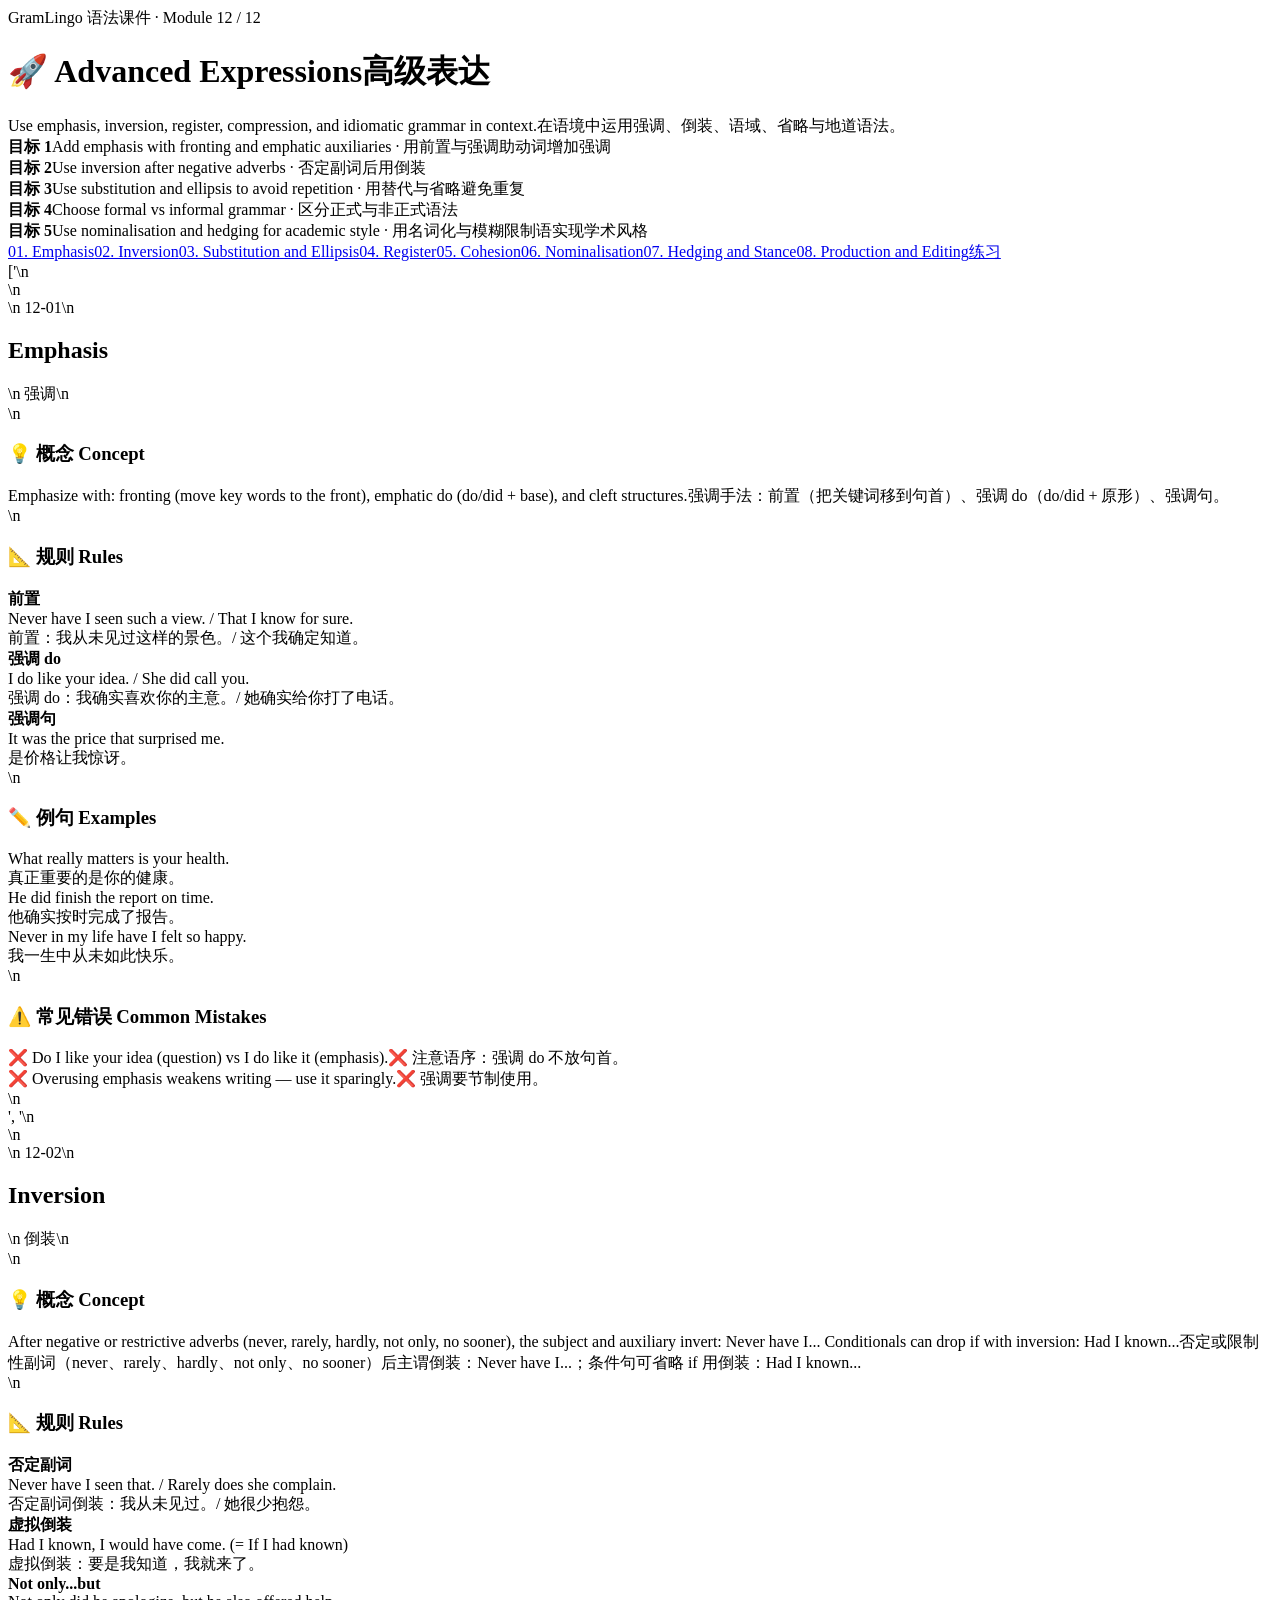
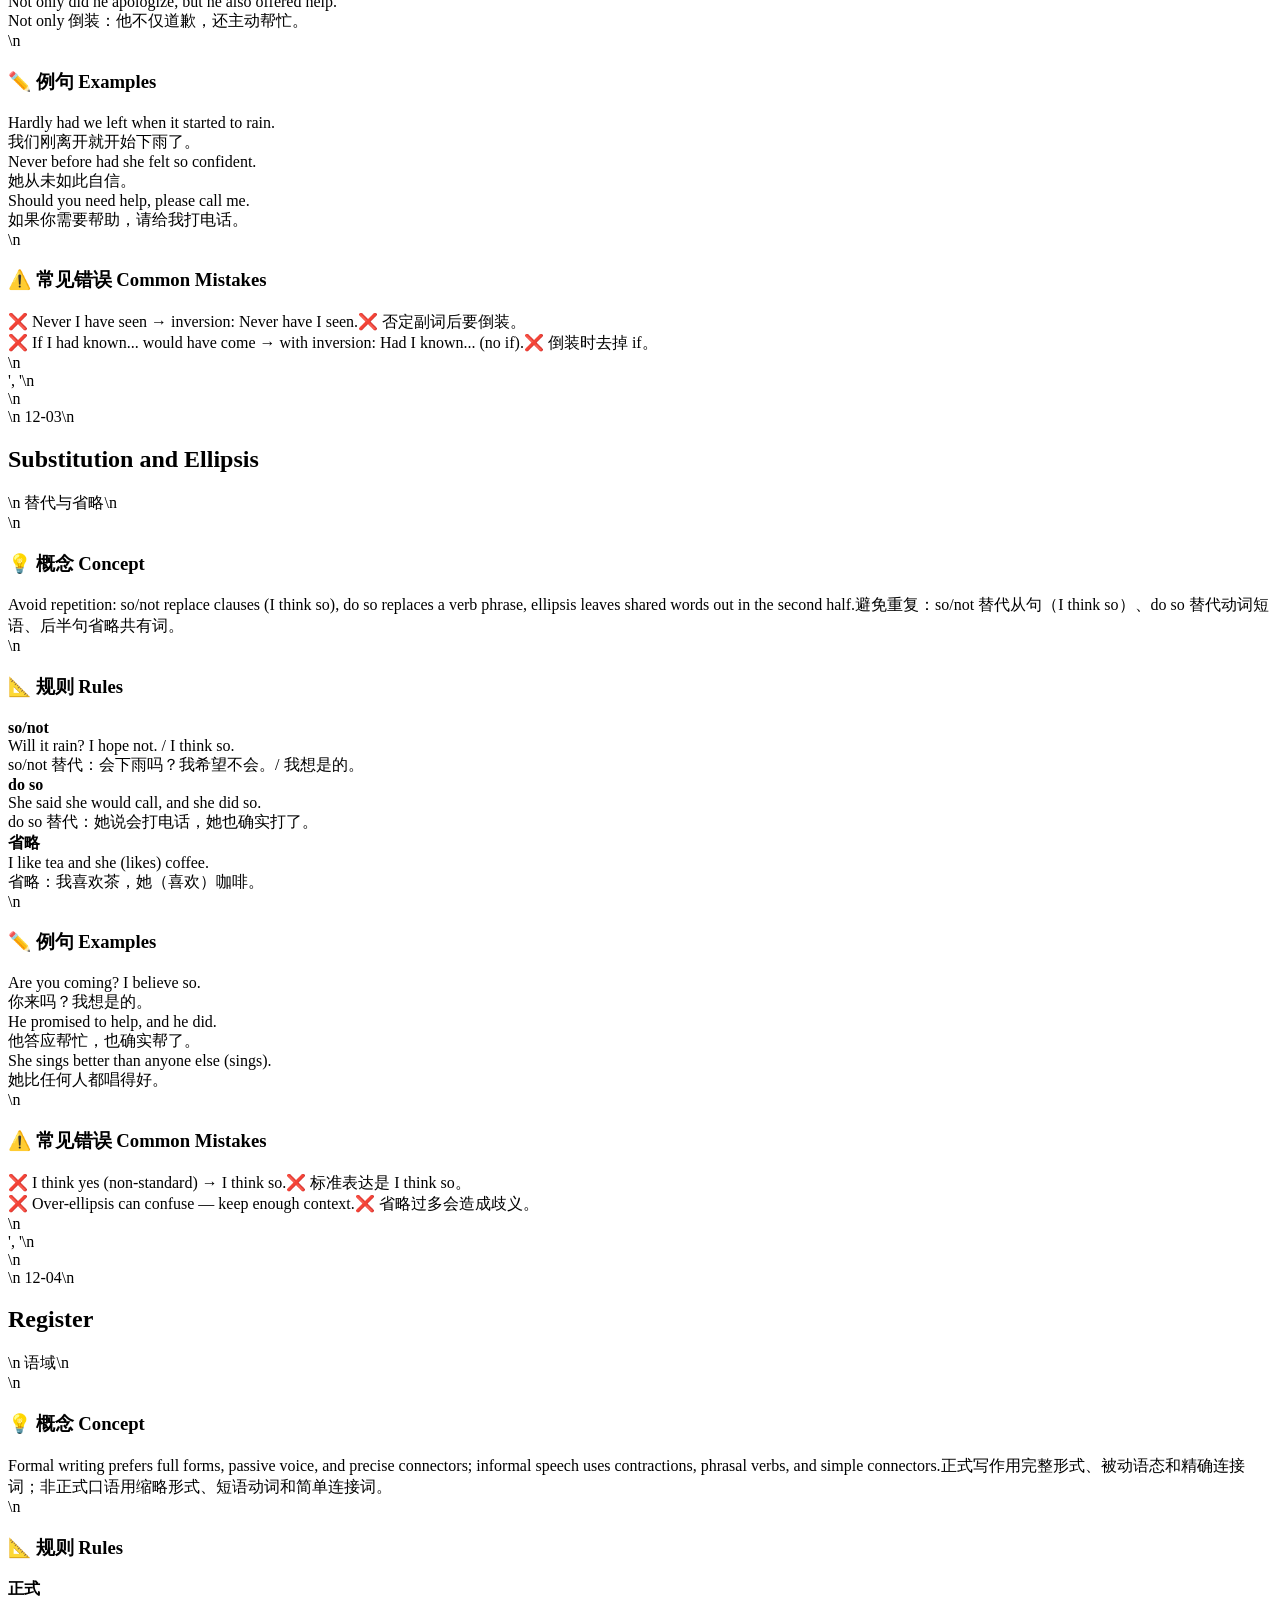
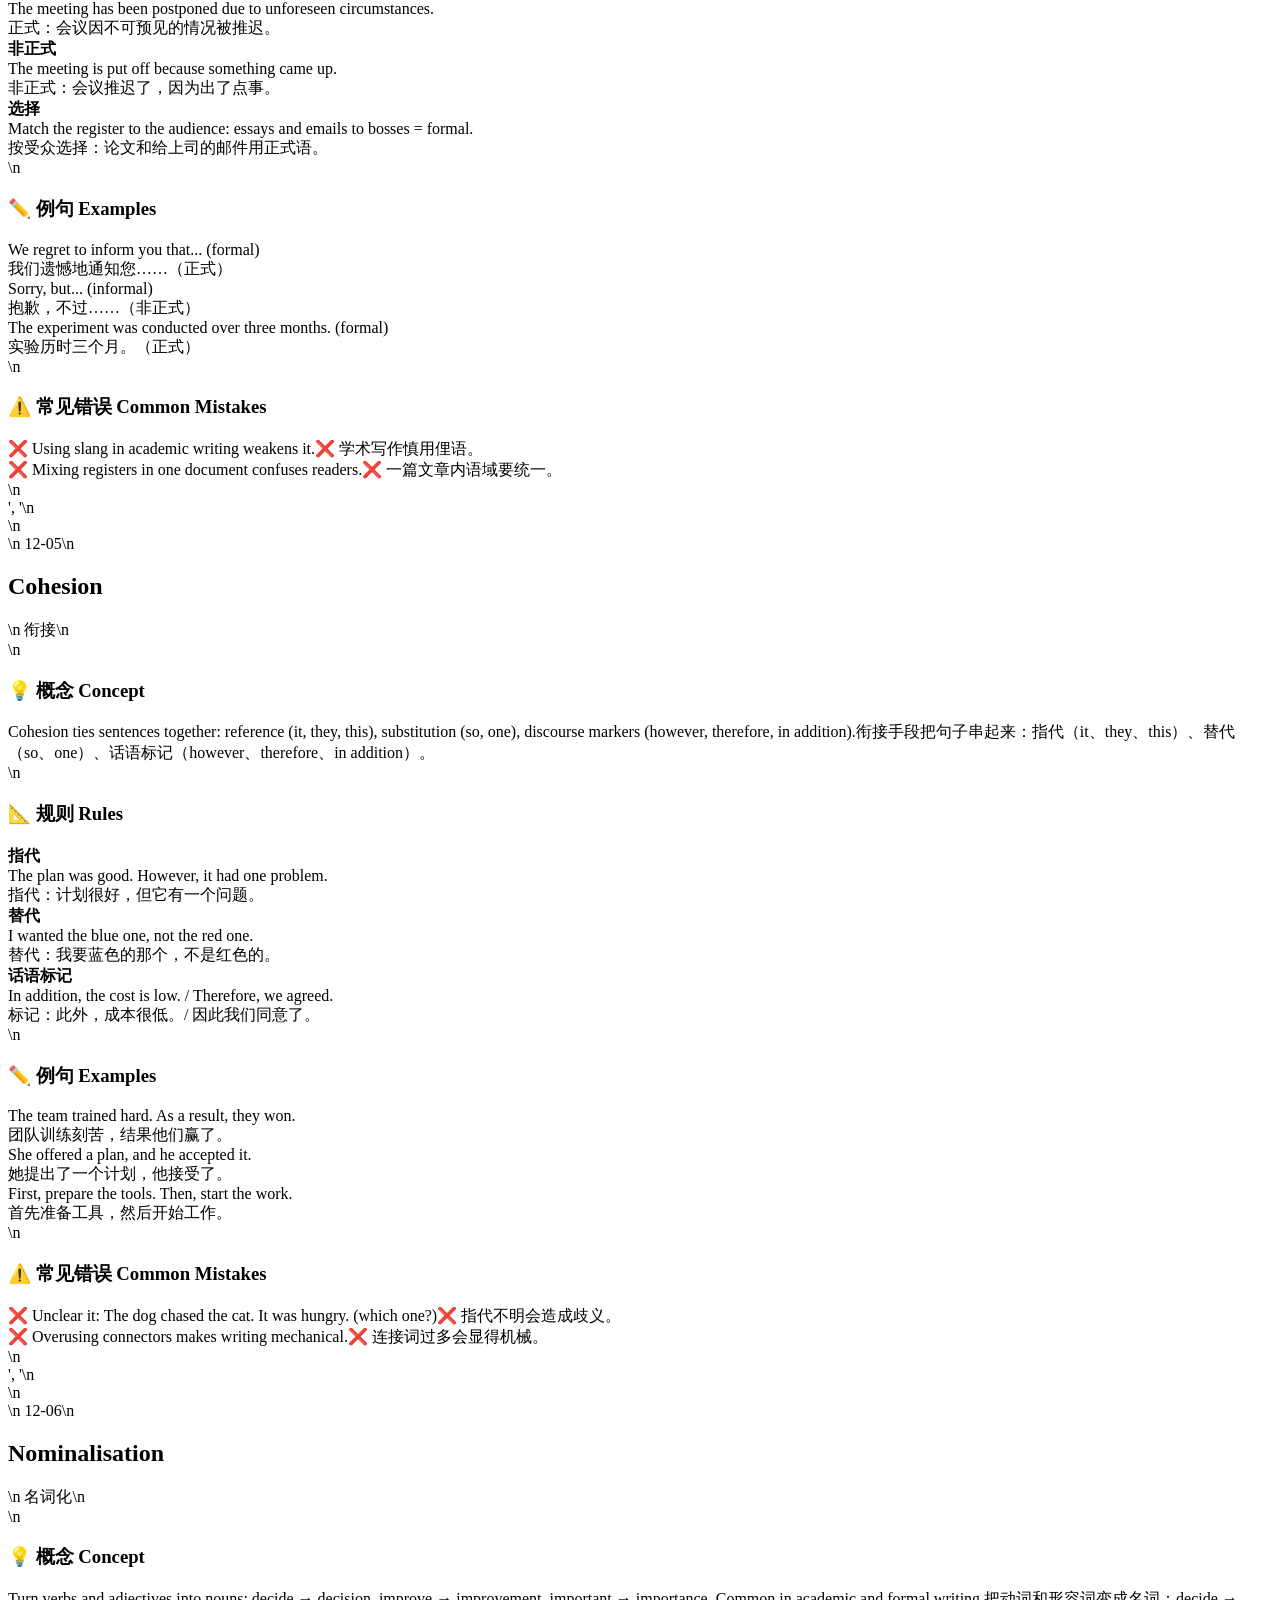
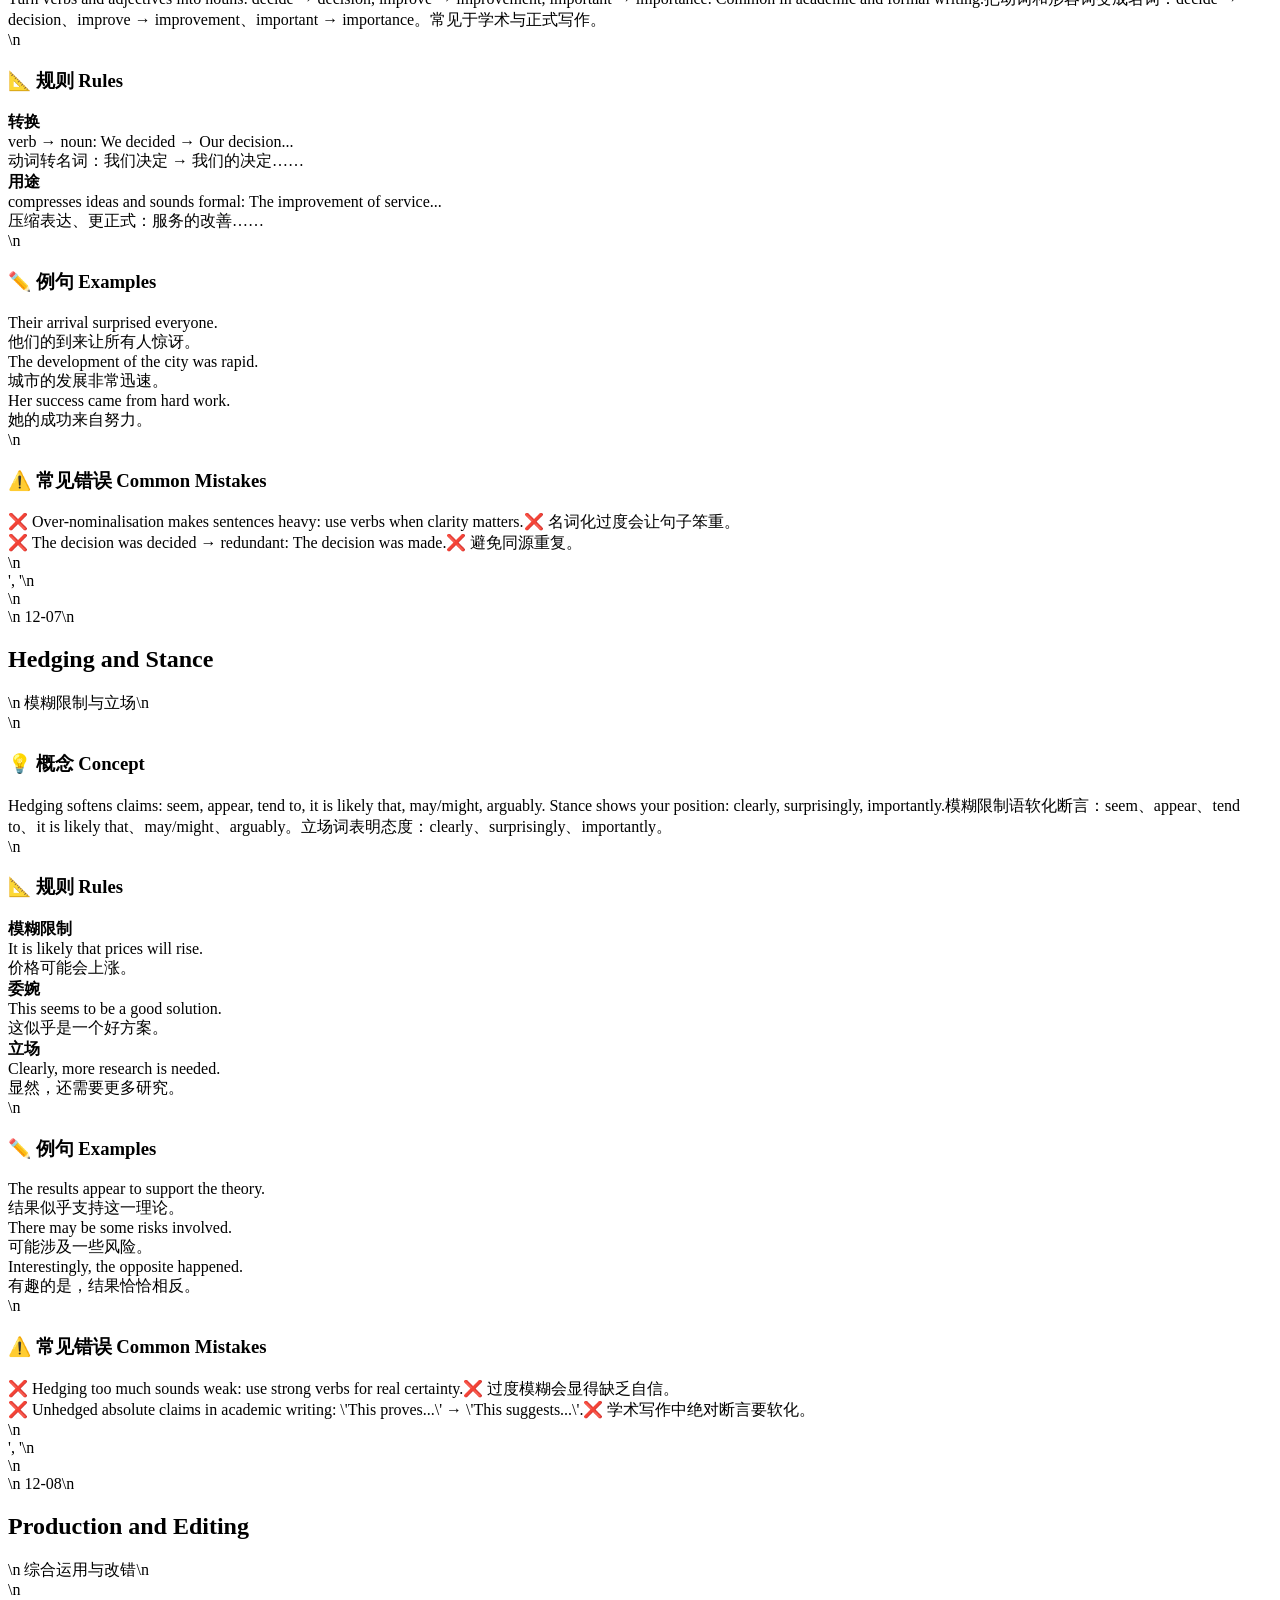
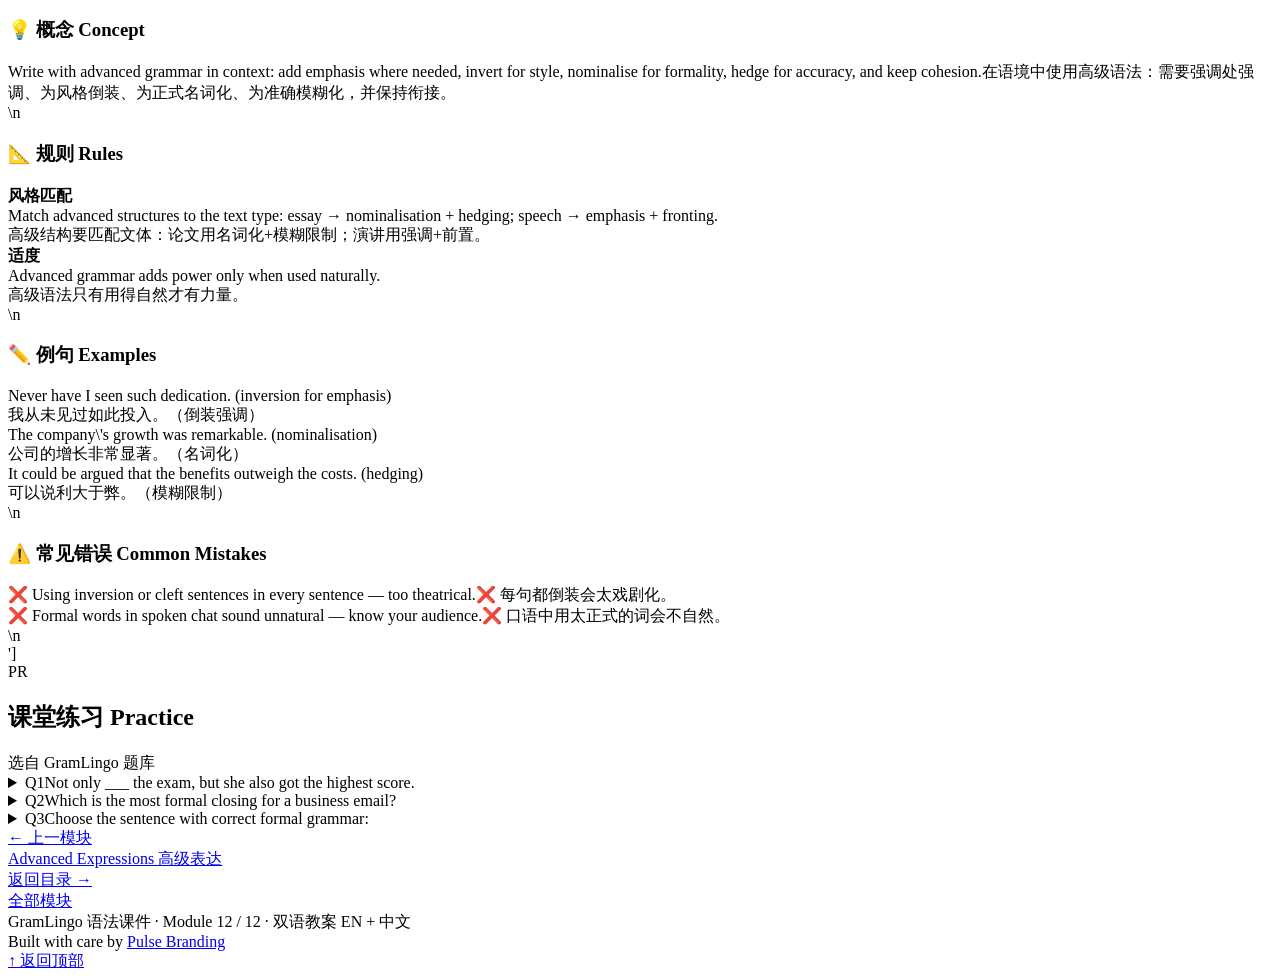
==== commit 92084390: "deploy optimized lesson advanced.html" ====
--- a/advanced.html
+++ b/advanced.html
@@ -1,269 +1,72 @@
-<!DOCTYPE html>
-<html lang="zh-CN">
-<head>
-<meta charset="UTF-8">
-<meta name="viewport" content="width=device-width, initial-scale=1">
-<title>Module 12 · Advanced Expressions — GramLingo 语法课件</title>
-<style>
-/* GramLingo locked typography (self-hosted, no CDN) */
-@font-face{font-family:'Baloo 2';font-style:normal;font-weight:600;src:url('assets/fonts/baloo2-600.woff2') format('woff2');}
-@font-face{font-family:'Baloo 2';font-style:normal;font-weight:700;src:url('assets/fonts/baloo2-700.woff2') format('woff2');}
-@font-face{font-family:'Baloo 2';font-style:normal;font-weight:800;src:url('assets/fonts/baloo2-800.woff2') format('woff2');}
-@font-face{font-family:'DM Sans';font-style:normal;font-weight:400;src:url('assets/fonts/dmsans-400.woff2') format('woff2');}
-@font-face{font-family:'DM Sans';font-style:normal;font-weight:500;src:url('assets/fonts/dmsans-500.woff2') format('woff2');}
-@font-face{font-family:'DM Sans';font-style:normal;font-weight:600;src:url('assets/fonts/dmsans-600.woff2') format('woff2');}
-@font-face{font-family:'DM Sans';font-style:normal;font-weight:700;src:url('assets/fonts/dmsans-700.woff2') format('woff2');}
-:root{
-  --ink:#1b2420; --ink2:#5b6b62; --line:#e6ebe7; --bg:#fbfcfa; --card:#fff;
-  --accent:#6aa72e; --accent-soft:#eef6e4; --warn:#b3261e; --warn-soft:#fdf0ee;
-  --radius:16px; --shadow:0 1px 2px rgba(20,40,20,.05),0 8px 24px rgba(20,40,20,.06);
-}
-*{box-sizing:border-box;margin:0;padding:0}
-html{scroll-behavior:smooth}
-body{
-  font-family:-apple-system,BlinkMacSystemFont,"Segoe UI",Roboto,"PingFang SC","Hiragino Sans GB","Microsoft YaHei","Noto Sans CJK SC",sans-serif;
-  background:var(--bg);color:var(--ink);line-height:1.75;-webkit-font-smoothing:antialiased;
-}
-body,html{font-family:'DM Sans',-apple-system,BlinkMacSystemFont,'Segoe UI',Roboto,'PingFang SC','Hiragino Sans GB','Microsoft YaHei','Noto Sans CJK SC',sans-serif}
-h1,h2,h3,.t,.kicker,.phase-head h2,.cover h1,.cover .kicker,.num,.go,.card h3{font-family:'Baloo 2','Baloo 2 Fallback','PingFang SC','Hiragino Sans GB','Microsoft YaHei','Noto Sans CJK SC',sans-serif}
-.logo-row{display:flex;align-items:center;gap:12px;margin-bottom:16px}
-.logo{height:clamp(34px,5.5vw,50px);width:auto;display:block;filter:drop-shadow(0 2px 6px rgba(0,0,0,.25))}
-.logo+.kicker{margin-bottom:0}
-.wrap{max-width:1000px;margin:0 auto;padding:0 clamp(14px,4vw,28px)}
-
-/* cover */
-.cover{
-  background:linear-gradient(135deg,var(--accent),color-mix(in srgb,var(--accent) 55%,#000 18%));
-  color:#fff;border-radius:0 0 28px 28px;padding:clamp(36px,7vw,72px) 0 clamp(28px,5vw,48px);
-  position:relative;overflow:hidden;
-}
-.cover::after{content:"";position:absolute;right:-80px;top:-80px;width:min(260px,38vw);height:min(260px,38vw);border-radius:50%;background:rgba(255,255,255,.10)}
-.kicker{font-size:12.5px;letter-spacing:.14em;text-transform:uppercase;opacity:.85;margin-bottom:14px;font-weight:600}
-.cover h1{font-size:clamp(26px,5vw,40px);line-height:1.25;font-weight:800;letter-spacing:-.01em}
-.cover h1 .zh{display:block;font-size:.62em;font-weight:600;opacity:.9;margin-top:6px}
-.cover .desc{margin-top:16px;max-width:640px;font-size:clamp(14px,2.4vw,16.5px);opacity:.95}
-.cover .desc .zh{display:block;opacity:.82;font-size:.95em;margin-top:4px}
-.objectives{margin-top:24px;display:grid;gap:10px;grid-template-columns:repeat(auto-fit,minmax(230px,1fr))}
-.objectives div{background:rgba(255,255,255,.14);border:1px solid rgba(255,255,255,.22);border-radius:12px;padding:10px 14px;font-size:13.5px;backdrop-filter:blur(4px)}
-.objectives b{display:block;font-size:11px;letter-spacing:.1em;text-transform:uppercase;opacity:.75;margin-bottom:2px}
-
-/* toc */
-.toc{position:sticky;top:0;z-index:50;background:rgba(251,252,250,.92);backdrop-filter:blur(10px);border-bottom:1px solid var(--line)}
-.toc .wrap{display:flex;gap:8px;overflow-x:auto;padding-top:10px;padding-bottom:10px;scrollbar-width:none}
-.toc .wrap::-webkit-scrollbar{display:none}
-.toc a{white-space:nowrap;font-size:12.5px;font-weight:600;color:var(--ink2);text-decoration:none;border:1px solid var(--line);background:var(--card);border-radius:999px;padding:5px 13px;transition:.15s}
-.toc a:hover{border-color:var(--accent);color:var(--accent)}
-.toc a.on{background:var(--accent);border-color:var(--accent);color:#fff}
-
-/* sections */
-main{padding:clamp(24px,5vw,44px) 0 20px}
-.phase{scroll-margin-top:64px;margin-bottom:clamp(28px,5vw,44px)}
-.phase-head{display:flex;align-items:baseline;gap:10px;margin-bottom:14px;border-bottom:2px solid var(--line);padding-bottom:10px}
-.phase-num{flex:none;background:var(--accent);color:#fff;font-weight:800;font-size:12.5px;border-radius:8px;padding:3px 9px;letter-spacing:.04em}
-.phase-head h2{font-size:clamp(19px,3.2vw,24px);font-weight:800}
-.phase-head .zh{font-size:clamp(13px,2vw,15px);color:var(--ink2);font-weight:600}
-
-.card{background:var(--card);border:1px solid var(--line);border-radius:var(--radius);box-shadow:var(--shadow);padding:clamp(16px,3vw,24px);margin-bottom:14px}
-.card h3{font-size:13px;letter-spacing:.08em;text-transform:uppercase;color:var(--accent);margin-bottom:10px;display:flex;align-items:center;gap:8px}
-.concept{font-size:clamp(14.5px,2.6vw,16px)}
-.concept .zh{display:block;color:var(--ink2);margin-top:6px;font-size:.95em}
-
-.rules{display:grid;gap:0}
-.rule{display:grid;grid-template-columns:110px 1fr;gap:4px 14px;padding:11px 4px;border-bottom:1px dashed var(--line)}
-.rule:last-child{border-bottom:0}
-.rule b{grid-column:1;grid-row:1/3;font-size:12.5px;color:var(--accent);background:var(--accent-soft);align-self:start;border-radius:8px;padding:3px 10px;text-align:center}
-.rule .en{font-size:14.5px}
-.rule .zh{color:var(--ink2);font-size:13.5px}
-
-.ex{border-left:3px solid var(--accent);padding:10px 14px;background:var(--accent-soft);border-radius:0 10px 10px 0;margin-bottom:8px}
-.ex .en{font-weight:600;font-size:14.5px}
-.ex .zh{color:var(--ink2);font-size:13.5px}
-
-.mistakes{background:var(--warn-soft);border:1px solid #f3d3cf}
-.mistakes h3{color:var(--warn)}
-.mistake{padding:9px 12px;border-bottom:1px dashed #f0c9c4;font-size:13.8px}
-.mistake:last-child{border-bottom:0}
-.mistake .zh{display:block;color:#8a5a55;font-size:13px;margin-top:2px}
-
-/* practice */
-.practice .p-q{margin-bottom:12px;border:1px solid var(--line);border-radius:12px;overflow:hidden;background:var(--card)}
-.practice details summary{cursor:pointer;list-style:none;padding:14px 16px;display:flex;gap:10px;align-items:flex-start}
-.practice details summary::-webkit-details-marker{display:none}
-.practice details[open] summary{border-bottom:1px dashed var(--line)}
-.practice .qnum{flex:none;background:var(--ink);color:#fff;font-size:11px;font-weight:700;border-radius:7px;padding:3px 8px;margin-top:3px}
-.practice .qtext{font-size:14.5px;font-weight:600}
-.practice .opts{padding:8px 16px 14px}
-.practice .opt{font-size:13.8px;padding:7px 10px;border-radius:8px;margin-top:6px;background:#f4f7f4;border:1px solid var(--line)}
-.practice .opt.right{background:#e8f5dc;border-color:#b7d992;font-weight:700}
-.practice .opt.right::after{content:" ✓ 正确答案";color:var(--accent);font-size:12px;font-weight:700}
-.practice .hint{padding:10px 16px;font-size:12.5px;color:var(--ink2);border-top:1px dashed var(--line);background:#fafcfa}
-
-/* footer */
-footer{border-top:1px solid var(--line);margin-top:20px;padding:26px 0 40px}
-.nav-prev-next{display:flex;gap:12px;flex-wrap:wrap;margin-bottom:22px}
-.nav-prev-next a{flex:1;min-width:200px;background:var(--card);border:1px solid var(--line);border-radius:14px;padding:14px 18px;text-decoration:none;color:var(--ink);box-shadow:var(--shadow);transition:.15s}
-.nav-prev-next a:hover{border-color:var(--accent);transform:translateY(-1px)}
-.nav-prev-next .dir{font-size:11px;letter-spacing:.1em;text-transform:uppercase;color:var(--ink2)}
-.nav-prev-next .t{font-weight:700;font-size:14.5px;margin-top:2px}
-.credit{font-size:12.5px;color:var(--ink2);text-align:center}
-.credit a{color:var(--accent);text-decoration:none;font-weight:600}
-.toplink{display:inline-block;margin-top:10px;font-size:12.5px;color:var(--accent);text-decoration:none;font-weight:600}
-
-@media print{
-  .toc,footer .nav-prev-next,.toplink{display:none}
-  body{background:#fff}
-  .cover{border-radius:0}
-  .phase{page-break-inside:avoid}
-}
-@media (max-width:640px){
-  .rule{grid-template-columns:1fr}
-  .rule b{grid-row:auto;justify-self:start;margin-bottom:2px}
-  .objectives{grid-template-columns:1fr}
-}
-</style>
-</head>
-<body data-accent="#A61E4D">
-<header class="cover">
-  <div class="wrap">
-    <div class="logo-row"><img class="logo" src="assets/gramlingo-logo.png" alt="GramLingo" width="220" height="56"></div>
-    <div class="kicker">GramLingo 语法课件 · Module 12 / 12</div>
-    <h1>🚀 Advanced Expressions<span class="zh">高级表达</span></h1>
-    <div class="desc">Use emphasis, inversion, register, compression, and idiomatic grammar in context.<span class="zh">在语境中运用强调、倒装、语域、省略与地道语法。</span></div>
-    <div class="objectives"><div><b>目标 1</b>Add emphasis with fronting and emphatic auxiliaries · 用前置与强调助动词增加强调</div><div><b>目标 2</b>Use inversion after negative adverbs · 否定副词后用倒装</div><div><b>目标 3</b>Use substitution and ellipsis to avoid repetition · 用替代与省略避免重复</div><div><b>目标 4</b>Choose formal vs informal grammar · 区分正式与非正式语法</div><div><b>目标 5</b>Use nominalisation and hedging for academic style · 用名词化与模糊限制语实现学术风格</div></div>
-  </div>
-</header>
-<nav class="toc"><div class="wrap"><a href="#advanced_emphasis">01. Emphasis</a><a href="#advanced_inversion">02. Inversion</a><a href="#advanced_substitution">03. Substitution and Ellipsis</a><a href="#advanced_register">04. Register</a><a href="#advanced_cohesion">05. Cohesion</a><a href="#advanced_nominalisation">06. Nominalisation</a><a href="#advanced_hedging">07. Hedging and Stance</a><a href="#advanced_prod">08. Production and Editing</a><a href="#practice">练习</a></div></nav>
-<main class="wrap">
-  
-      <section class="phase" id="advanced_emphasis">
-        <div class="phase-head">
-          <span class="phase-num">12-01</span>
-          <h2>Emphasis</h2>
-          <span class="zh">强调</span>
-        </div>
-        <div class="card"><h3>💡 概念 Concept</h3><div class="concept">Emphasize with: fronting (move key words to the front), emphatic do (do/did + base), and cleft structures.<span class="zh">强调手法：前置（把关键词移到句首）、强调 do（do/did + 原形）、强调句。</span></div></div>
-        <div class="card"><h3>📐 规则 Rules</h3><div class="rules"><div class="rule"><b>前置</b><div class="en">Never have I seen such a view. / That I know for sure.</div><div class="zh">前置：我从未见过这样的景色。/ 这个我确定知道。</div></div><div class="rule"><b>强调 do</b><div class="en">I do like your idea. / She did call you.</div><div class="zh">强调 do：我确实喜欢你的主意。/ 她确实给你打了电话。</div></div><div class="rule"><b>强调句</b><div class="en">It was the price that surprised me.</div><div class="zh">是价格让我惊讶。</div></div></div></div>
-        <div class="card"><h3>✏️ 例句 Examples</h3><div class="ex"><div class="en">What really matters is your health.</div><div class="zh">真正重要的是你的健康。</div></div><div class="ex"><div class="en">He did finish the report on time.</div><div class="zh">他确实按时完成了报告。</div></div><div class="ex"><div class="en">Never in my life have I felt so happy.</div><div class="zh">我一生中从未如此快乐。</div></div></div>
-        <div class="card mistakes"><h3>⚠️ 常见错误 Common Mistakes</h3><div class="mistake">❌ Do I like your idea (question) vs I do like it (emphasis).<span class="zh">❌ 注意语序：强调 do 不放句首。</span></div><div class="mistake">❌ Overusing emphasis weakens writing — use it sparingly.<span class="zh">❌ 强调要节制使用。</span></div></div>
-      </section>
-      <section class="phase" id="advanced_inversion">
-        <div class="phase-head">
-          <span class="phase-num">12-02</span>
-          <h2>Inversion</h2>
-          <span class="zh">倒装</span>
-        </div>
-        <div class="card"><h3>💡 概念 Concept</h3><div class="concept">After negative or restrictive adverbs (never, rarely, hardly, not only, no sooner), the subject and auxiliary invert: Never have I... Conditionals can drop if with inversion: Had I known...<span class="zh">否定或限制性副词（never、rarely、hardly、not only、no sooner）后主谓倒装：Never have I...；条件句可省略 if 用倒装：Had I known...</span></div></div>
-        <div class="card"><h3>📐 规则 Rules</h3><div class="rules"><div class="rule"><b>否定副词</b><div class="en">Never have I seen that. / Rarely does she complain.</div><div class="zh">否定副词倒装：我从未见过。/ 她很少抱怨。</div></div><div class="rule"><b>虚拟倒装</b><div class="en">Had I known, I would have come. (= If I had known)</div><div class="zh">虚拟倒装：要是我知道，我就来了。</div></div><div class="rule"><b>Not only...but</b><div class="en">Not only did he apologize, but he also offered help.</div><div class="zh">Not only 倒装：他不仅道歉，还主动帮忙。</div></div></div></div>
-        <div class="card"><h3>✏️ 例句 Examples</h3><div class="ex"><div class="en">Hardly had we left when it started to rain.</div><div class="zh">我们刚离开就开始下雨了。</div></div><div class="ex"><div class="en">Never before had she felt so confident.</div><div class="zh">她从未如此自信。</div></div><div class="ex"><div class="en">Should you need help, please call me.</div><div class="zh">如果你需要帮助，请给我打电话。</div></div></div>
-        <div class="card mistakes"><h3>⚠️ 常见错误 Common Mistakes</h3><div class="mistake">❌ Never I have seen → inversion: Never have I seen.<span class="zh">❌ 否定副词后要倒装。</span></div><div class="mistake">❌ If I had known... would have come → with inversion: Had I known... (no if).<span class="zh">❌ 倒装时去掉 if。</span></div></div>
-      </section>
-      <section class="phase" id="advanced_substitution">
-        <div class="phase-head">
-          <span class="phase-num">12-03</span>
-          <h2>Substitution and Ellipsis</h2>
-          <span class="zh">替代与省略</span>
-        </div>
-        <div class="card"><h3>💡 概念 Concept</h3><div class="concept">Avoid repetition: so/not replace clauses (I think so), do so replaces a verb phrase, ellipsis leaves shared words out in the second half.<span class="zh">避免重复：so/not 替代从句（I think so）、do so 替代动词短语、后半句省略共有词。</span></div></div>
-        <div class="card"><h3>📐 规则 Rules</h3><div class="rules"><div class="rule"><b>so/not</b><div class="en">Will it rain? I hope not. / I think so.</div><div class="zh">so/not 替代：会下雨吗？我希望不会。/ 我想是的。</div></div><div class="rule"><b>do so</b><div class="en">She said she would call, and she did so.</div><div class="zh">do so 替代：她说会打电话，她也确实打了。</div></div><div class="rule"><b>省略</b><div class="en">I like tea and she (likes) coffee.</div><div class="zh">省略：我喜欢茶，她（喜欢）咖啡。</div></div></div></div>
-        <div class="card"><h3>✏️ 例句 Examples</h3><div class="ex"><div class="en">Are you coming? I believe so.</div><div class="zh">你来吗？我想是的。</div></div><div class="ex"><div class="en">He promised to help, and he did.</div><div class="zh">他答应帮忙，也确实帮了。</div></div><div class="ex"><div class="en">She sings better than anyone else (sings).</div><div class="zh">她比任何人都唱得好。</div></div></div>
-        <div class="card mistakes"><h3>⚠️ 常见错误 Common Mistakes</h3><div class="mistake">❌ I think yes (non-standard) → I think so.<span class="zh">❌ 标准表达是 I think so。</span></div><div class="mistake">❌ Over-ellipsis can confuse — keep enough context.<span class="zh">❌ 省略过多会造成歧义。</span></div></div>
-      </section>
-      <section class="phase" id="advanced_register">
-        <div class="phase-head">
-          <span class="phase-num">12-04</span>
-          <h2>Register</h2>
-          <span class="zh">语域</span>
-        </div>
-        <div class="card"><h3>💡 概念 Concept</h3><div class="concept">Formal writing prefers full forms, passive voice, and precise connectors; informal speech uses contractions, phrasal verbs, and simple connectors.<span class="zh">正式写作用完整形式、被动语态和精确连接词；非正式口语用缩略形式、短语动词和简单连接词。</span></div></div>
-        <div class="card"><h3>📐 规则 Rules</h3><div class="rules"><div class="rule"><b>正式</b><div class="en">The meeting has been postponed due to unforeseen circumstances.</div><div class="zh">正式：会议因不可预见的情况被推迟。</div></div><div class="rule"><b>非正式</b><div class="en">The meeting is put off because something came up.</div><div class="zh">非正式：会议推迟了，因为出了点事。</div></div><div class="rule"><b>选择</b><div class="en">Match the register to the audience: essays and emails to bosses = formal.</div><div class="zh">按受众选择：论文和给上司的邮件用正式语。</div></div></div></div>
-        <div class="card"><h3>✏️ 例句 Examples</h3><div class="ex"><div class="en">We regret to inform you that... (formal)</div><div class="zh">我们遗憾地通知您……（正式）</div></div><div class="ex"><div class="en">Sorry, but... (informal)</div><div class="zh">抱歉，不过……（非正式）</div></div><div class="ex"><div class="en">The experiment was conducted over three months. (formal)</div><div class="zh">实验历时三个月。（正式）</div></div></div>
-        <div class="card mistakes"><h3>⚠️ 常见错误 Common Mistakes</h3><div class="mistake">❌ Using slang in academic writing weakens it.<span class="zh">❌ 学术写作慎用俚语。</span></div><div class="mistake">❌ Mixing registers in one document confuses readers.<span class="zh">❌ 一篇文章内语域要统一。</span></div></div>
-      </section>
-      <section class="phase" id="advanced_cohesion">
-        <div class="phase-head">
-          <span class="phase-num">12-05</span>
-          <h2>Cohesion</h2>
-          <span class="zh">衔接</span>
-        </div>
-        <div class="card"><h3>💡 概念 Concept</h3><div class="concept">Cohesion ties sentences together: reference (it, they, this), substitution (so, one), discourse markers (however, therefore, in addition).<span class="zh">衔接手段把句子串起来：指代（it、they、this）、替代（so、one）、话语标记（however、therefore、in addition）。</span></div></div>
-        <div class="card"><h3>📐 规则 Rules</h3><div class="rules"><div class="rule"><b>指代</b><div class="en">The plan was good. However, it had one problem.</div><div class="zh">指代：计划很好，但它有一个问题。</div></div><div class="rule"><b>替代</b><div class="en">I wanted the blue one, not the red one.</div><div class="zh">替代：我要蓝色的那个，不是红色的。</div></div><div class="rule"><b>话语标记</b><div class="en">In addition, the cost is low. / Therefore, we agreed.</div><div class="zh">标记：此外，成本很低。/ 因此我们同意了。</div></div></div></div>
-        <div class="card"><h3>✏️ 例句 Examples</h3><div class="ex"><div class="en">The team trained hard. As a result, they won.</div><div class="zh">团队训练刻苦，结果他们赢了。</div></div><div class="ex"><div class="en">She offered a plan, and he accepted it.</div><div class="zh">她提出了一个计划，他接受了。</div></div><div class="ex"><div class="en">First, prepare the tools. Then, start the work.</div><div class="zh">首先准备工具，然后开始工作。</div></div></div>
-        <div class="card mistakes"><h3>⚠️ 常见错误 Common Mistakes</h3><div class="mistake">❌ Unclear it: The dog chased the cat. It was hungry. (which one?)<span class="zh">❌ 指代不明会造成歧义。</span></div><div class="mistake">❌ Overusing connectors makes writing mechanical.<span class="zh">❌ 连接词过多会显得机械。</span></div></div>
-      </section>
-      <section class="phase" id="advanced_nominalisation">
-        <div class="phase-head">
-          <span class="phase-num">12-06</span>
-          <h2>Nominalisation</h2>
-          <span class="zh">名词化</span>
-        </div>
-        <div class="card"><h3>💡 概念 Concept</h3><div class="concept">Turn verbs and adjectives into nouns: decide → decision, improve → improvement, important → importance. Common in academic and formal writing.<span class="zh">把动词和形容词变成名词：decide → decision、improve → improvement、important → importance。常见于学术与正式写作。</span></div></div>
-        <div class="card"><h3>📐 规则 Rules</h3><div class="rules"><div class="rule"><b>转换</b><div class="en">verb → noun: We decided → Our decision...</div><div class="zh">动词转名词：我们决定 → 我们的决定……</div></div><div class="rule"><b>用途</b><div class="en">compresses ideas and sounds formal: The improvement of service...</div><div class="zh">压缩表达、更正式：服务的改善……</div></div></div></div>
-        <div class="card"><h3>✏️ 例句 Examples</h3><div class="ex"><div class="en">Their arrival surprised everyone.</div><div class="zh">他们的到来让所有人惊讶。</div></div><div class="ex"><div class="en">The development of the city was rapid.</div><div class="zh">城市的发展非常迅速。</div></div><div class="ex"><div class="en">Her success came from hard work.</div><div class="zh">她的成功来自努力。</div></div></div>
-        <div class="card mistakes"><h3>⚠️ 常见错误 Common Mistakes</h3><div class="mistake">❌ Over-nominalisation makes sentences heavy: use verbs when clarity matters.<span class="zh">❌ 名词化过度会让句子笨重。</span></div><div class="mistake">❌ The decision was decided → redundant: The decision was made.<span class="zh">❌ 避免同源重复。</span></div></div>
-      </section>
-      <section class="phase" id="advanced_hedging">
-        <div class="phase-head">
-          <span class="phase-num">12-07</span>
-          <h2>Hedging and Stance</h2>
-          <span class="zh">模糊限制与立场</span>
-        </div>
-        <div class="card"><h3>💡 概念 Concept</h3><div class="concept">Hedging softens claims: seem, appear, tend to, it is likely that, may/might, arguably. Stance shows your position: clearly, surprisingly, importantly.<span class="zh">模糊限制语软化断言：seem、appear、tend to、it is likely that、may/might、arguably。立场词表明态度：clearly、surprisingly、importantly。</span></div></div>
-        <div class="card"><h3>📐 规则 Rules</h3><div class="rules"><div class="rule"><b>模糊限制</b><div class="en">It is likely that prices will rise.</div><div class="zh">价格可能会上涨。</div></div><div class="rule"><b>委婉</b><div class="en">This seems to be a good solution.</div><div class="zh">这似乎是一个好方案。</div></div><div class="rule"><b>立场</b><div class="en">Clearly, more research is needed.</div><div class="zh">显然，还需要更多研究。</div></div></div></div>
-        <div class="card"><h3>✏️ 例句 Examples</h3><div class="ex"><div class="en">The results appear to support the theory.</div><div class="zh">结果似乎支持这一理论。</div></div><div class="ex"><div class="en">There may be some risks involved.</div><div class="zh">可能涉及一些风险。</div></div><div class="ex"><div class="en">Interestingly, the opposite happened.</div><div class="zh">有趣的是，结果恰恰相反。</div></div></div>
-        <div class="card mistakes"><h3>⚠️ 常见错误 Common Mistakes</h3><div class="mistake">❌ Hedging too much sounds weak: use strong verbs for real certainty.<span class="zh">❌ 过度模糊会显得缺乏自信。</span></div><div class="mistake">❌ Unhedged absolute claims in academic writing: 'This proves...' → 'This suggests...'.<span class="zh">❌ 学术写作中绝对断言要软化。</span></div></div>
-      </section>
-      <section class="phase" id="advanced_prod">
-        <div class="phase-head">
-          <span class="phase-num">12-08</span>
-          <h2>Production and Editing</h2>
-          <span class="zh">综合运用与改错</span>
-        </div>
-        <div class="card"><h3>💡 概念 Concept</h3><div class="concept">Write with advanced grammar in context: add emphasis where needed, invert for style, nominalise for formality, hedge for accuracy, and keep cohesion.<span class="zh">在语境中使用高级语法：需要强调处强调、为风格倒装、为正式名词化、为准确模糊化，并保持衔接。</span></div></div>
-        <div class="card"><h3>📐 规则 Rules</h3><div class="rules"><div class="rule"><b>风格匹配</b><div class="en">Match advanced structures to the text type: essay → nominalisation + hedging; speech → emphasis + fronting.</div><div class="zh">高级结构要匹配文体：论文用名词化+模糊限制；演讲用强调+前置。</div></div><div class="rule"><b>适度</b><div class="en">Advanced grammar adds power only when used naturally.</div><div class="zh">高级语法只有用得自然才有力量。</div></div></div></div>
-        <div class="card"><h3>✏️ 例句 Examples</h3><div class="ex"><div class="en">Never have I seen such dedication. (inversion for emphasis)</div><div class="zh">我从未见过如此投入。（倒装强调）</div></div><div class="ex"><div class="en">The company's growth was remarkable. (nominalisation)</div><div class="zh">公司的增长非常显著。（名词化）</div></div><div class="ex"><div class="en">It could be argued that the benefits outweigh the costs. (hedging)</div><div class="zh">可以说利大于弊。（模糊限制）</div></div></div>
-        <div class="card mistakes"><h3>⚠️ 常见错误 Common Mistakes</h3><div class="mistake">❌ Using inversion or cleft sentences in every sentence — too theatrical.<span class="zh">❌ 每句都倒装会太戏剧化。</span></div><div class="mistake">❌ Formal words in spoken chat sound unnatural — know your audience.<span class="zh">❌ 口语中用太正式的词会不自然。</span></div></div>
-      </section>
-  
-      <section class="phase practice" id="practice">
-        <div class="phase-head"><span class="phase-num">PR</span><h2>课堂练习 Practice</h2><span class="zh">选自 GramLingo 题库</span></div>
-        
-        <div class="p-q">
-          <details>
-            <summary><span class="qnum">Q1</span><span class="qtext">Not only ___ the exam, but she also got the highest score.</span></summary>
-            <div class="opts"><div class="opt">she passed</div><div class="opt right">did she pass</div><div class="opt">she did pass</div><div class="opt">passed she</div></div>
-            <div class="hint">点击选项上方文字已展开答案 · 正确答案由 GramLingo 题库提供</div>
-          </details>
-        </div>
-        <div class="p-q">
-          <details>
-            <summary><span class="qnum">Q2</span><span class="qtext">Which is the most formal closing for a business email?</span></summary>
-            <div class="opts"><div class="opt">Cheers</div><div class="opt right">Yours sincerely</div><div class="opt">Best</div><div class="opt">See ya</div></div>
-            <div class="hint">点击选项上方文字已展开答案 · 正确答案由 GramLingo 题库提供</div>
-          </details>
-        </div>
-        <div class="p-q">
-          <details>
-            <summary><span class="qnum">Q3</span><span class="qtext">Choose the sentence with correct formal grammar:</span></summary>
-            <div class="opts"><div class="opt">The person which called was my boss.</div><div class="opt right">The person who called was my boss.</div><div class="opt">The person that called was, my boss.</div><div class="opt">The person, who called was my boss.</div></div>
-            <div class="hint">点击选项上方文字已展开答案 · 正确答案由 GramLingo 题库提供</div>
-          </details>
-        </div>
-      </section>
-</main>
-<footer class="wrap">
-  <div class="nav-prev-next"><a href="advanced.html"><div class="dir">← 上一模块</div><div class="t">Advanced Expressions 高级表达</div></a><a href="index.html"><div class="dir">返回目录 →</div><div class="t">全部模块</div></a></div>
-  <div class="credit">GramLingo 语法课件 · Module 12 / 12 · 双语教案 EN + 中文<br>Built with care by <a href="https://pulsebranding.com">Pulse Branding</a></div>
-  <a class="toplink" href="#top">↑ 返回顶部</a>
-</footer>
-<script>
-document.documentElement.style.setProperty('--accent', document.body.dataset.accent);
-var links=[].slice.call(document.querySelectorAll('.toc a'));
-var secs=links.map(function(a){return document.querySelector(a.getAttribute('href'));});
-window.addEventListener('scroll',function(){
-  var y=window.scrollY+90,best=-1;
-  secs.forEach(function(s,i){if(s&&s.offsetTop<=y)best=i;});
-  links.forEach(function(a,i){a.classList.toggle('on',i===best);});
-},{passive:true});
-</script>
-</body>
+<!DOCTYPE html>
+<html lang="zh-CN">
+<head>
+<meta charset="UTF-8">
+<meta name="viewport" content="width=device-width, initial-scale=1">
+<title>Module 12 · Advanced Expressions — GramLingo 语法课件</title>
+<link rel="stylesheet" href="lessons.css">
+</head>
+<body data-accent="#A61E4D">
+<header class="cover">
+  <div class="wrap">
+    <div class="kicker">GramLingo 语法课件 · Module 12 / 12</div>
+    <h1>🚀 Advanced Expressions<span class="zh">高级表达</span></h1>
+    <div class="desc">Use emphasis, inversion, register, compression, and idiomatic grammar in context.<span class="zh">在语境中运用强调、倒装、语域、省略与地道语法。</span></div>
+    <div class="objectives"><div><b>目标 1</b>Add emphasis with fronting and emphatic auxiliaries · 用前置与强调助动词增加强调</div><div><b>目标 2</b>Use inversion after negative adverbs · 否定副词后用倒装</div><div><b>目标 3</b>Use substitution and ellipsis to avoid repetition · 用替代与省略避免重复</div><div><b>目标 4</b>Choose formal vs informal grammar · 区分正式与非正式语法</div><div><b>目标 5</b>Use nominalisation and hedging for academic style · 用名词化与模糊限制语实现学术风格</div></div>
+  </div>
+</header>
+<nav class="toc"><div class="wrap"><a href="#advanced_emphasis">01. Emphasis</a><a href="#advanced_inversion">02. Inversion</a><a href="#advanced_substitution">03. Substitution and Ellipsis</a><a href="#advanced_register">04. Register</a><a href="#advanced_cohesion">05. Cohesion</a><a href="#advanced_nominalisation">06. Nominalisation</a><a href="#advanced_hedging">07. Hedging and Stance</a><a href="#advanced_prod">08. Production and Editing</a><a href="#practice">练习</a></div></nav>
+<main class="wrap">
+  ['\n      <section class="phase" id="advanced_emphasis">\n        <div class="phase-head">\n          <span class="phase-num">12-01</span>\n          <h2>Emphasis</h2>\n          <span class="zh">强调</span>\n        </div>\n        <div class="card"><h3>💡 概念 Concept</h3><div class="concept">Emphasize with: fronting (move key words to the front), emphatic do (do/did + base), and cleft structures.<span class="zh">强调手法：前置（把关键词移到句首）、强调 do（do/did + 原形）、强调句。</span></div></div>\n        <div class="card"><h3>📐 规则 Rules</h3><div class="rules"><div class="rule"><b>前置</b><div class="en">Never have I seen such a view. / That I know for sure.</div><div class="zh">前置：我从未见过这样的景色。/ 这个我确定知道。</div></div><div class="rule"><b>强调 do</b><div class="en">I do like your idea. / She did call you.</div><div class="zh">强调 do：我确实喜欢你的主意。/ 她确实给你打了电话。</div></div><div class="rule"><b>强调句</b><div class="en">It was the price that surprised me.</div><div class="zh">是价格让我惊讶。</div></div></div></div>\n        <div class="card"><h3>✏️ 例句 Examples</h3><div class="ex"><div class="en">What really matters is your health.</div><div class="zh">真正重要的是你的健康。</div></div><div class="ex"><div class="en">He did finish the report on time.</div><div class="zh">他确实按时完成了报告。</div></div><div class="ex"><div class="en">Never in my life have I felt so happy.</div><div class="zh">我一生中从未如此快乐。</div></div></div>\n        <div class="card mistakes"><h3>⚠️ 常见错误 Common Mistakes</h3><div class="mistake">❌ Do I like your idea (question) vs I do like it (emphasis).<span class="zh">❌ 注意语序：强调 do 不放句首。</span></div><div class="mistake">❌ Overusing emphasis weakens writing — use it sparingly.<span class="zh">❌ 强调要节制使用。</span></div></div>\n      </section>', '\n      <section class="phase" id="advanced_inversion">\n        <div class="phase-head">\n          <span class="phase-num">12-02</span>\n          <h2>Inversion</h2>\n          <span class="zh">倒装</span>\n        </div>\n        <div class="card"><h3>💡 概念 Concept</h3><div class="concept">After negative or restrictive adverbs (never, rarely, hardly, not only, no sooner), the subject and auxiliary invert: Never have I... Conditionals can drop if with inversion: Had I known...<span class="zh">否定或限制性副词（never、rarely、hardly、not only、no sooner）后主谓倒装：Never have I...；条件句可省略 if 用倒装：Had I known...</span></div></div>\n        <div class="card"><h3>📐 规则 Rules</h3><div class="rules"><div class="rule"><b>否定副词</b><div class="en">Never have I seen that. / Rarely does she complain.</div><div class="zh">否定副词倒装：我从未见过。/ 她很少抱怨。</div></div><div class="rule"><b>虚拟倒装</b><div class="en">Had I known, I would have come. (= If I had known)</div><div class="zh">虚拟倒装：要是我知道，我就来了。</div></div><div class="rule"><b>Not only...but</b><div class="en">Not only did he apologize, but he also offered help.</div><div class="zh">Not only 倒装：他不仅道歉，还主动帮忙。</div></div></div></div>\n        <div class="card"><h3>✏️ 例句 Examples</h3><div class="ex"><div class="en">Hardly had we left when it started to rain.</div><div class="zh">我们刚离开就开始下雨了。</div></div><div class="ex"><div class="en">Never before had she felt so confident.</div><div class="zh">她从未如此自信。</div></div><div class="ex"><div class="en">Should you need help, please call me.</div><div class="zh">如果你需要帮助，请给我打电话。</div></div></div>\n        <div class="card mistakes"><h3>⚠️ 常见错误 Common Mistakes</h3><div class="mistake">❌ Never I have seen → inversion: Never have I seen.<span class="zh">❌ 否定副词后要倒装。</span></div><div class="mistake">❌ If I had known... would have come → with inversion: Had I known... (no if).<span class="zh">❌ 倒装时去掉 if。</span></div></div>\n      </section>', '\n      <section class="phase" id="advanced_substitution">\n        <div class="phase-head">\n          <span class="phase-num">12-03</span>\n          <h2>Substitution and Ellipsis</h2>\n          <span class="zh">替代与省略</span>\n        </div>\n        <div class="card"><h3>💡 概念 Concept</h3><div class="concept">Avoid repetition: so/not replace clauses (I think so), do so replaces a verb phrase, ellipsis leaves shared words out in the second half.<span class="zh">避免重复：so/not 替代从句（I think so）、do so 替代动词短语、后半句省略共有词。</span></div></div>\n        <div class="card"><h3>📐 规则 Rules</h3><div class="rules"><div class="rule"><b>so/not</b><div class="en">Will it rain? I hope not. / I think so.</div><div class="zh">so/not 替代：会下雨吗？我希望不会。/ 我想是的。</div></div><div class="rule"><b>do so</b><div class="en">She said she would call, and she did so.</div><div class="zh">do so 替代：她说会打电话，她也确实打了。</div></div><div class="rule"><b>省略</b><div class="en">I like tea and she (likes) coffee.</div><div class="zh">省略：我喜欢茶，她（喜欢）咖啡。</div></div></div></div>\n        <div class="card"><h3>✏️ 例句 Examples</h3><div class="ex"><div class="en">Are you coming? I believe so.</div><div class="zh">你来吗？我想是的。</div></div><div class="ex"><div class="en">He promised to help, and he did.</div><div class="zh">他答应帮忙，也确实帮了。</div></div><div class="ex"><div class="en">She sings better than anyone else (sings).</div><div class="zh">她比任何人都唱得好。</div></div></div>\n        <div class="card mistakes"><h3>⚠️ 常见错误 Common Mistakes</h3><div class="mistake">❌ I think yes (non-standard) → I think so.<span class="zh">❌ 标准表达是 I think so。</span></div><div class="mistake">❌ Over-ellipsis can confuse — keep enough context.<span class="zh">❌ 省略过多会造成歧义。</span></div></div>\n      </section>', '\n      <section class="phase" id="advanced_register">\n        <div class="phase-head">\n          <span class="phase-num">12-04</span>\n          <h2>Register</h2>\n          <span class="zh">语域</span>\n        </div>\n        <div class="card"><h3>💡 概念 Concept</h3><div class="concept">Formal writing prefers full forms, passive voice, and precise connectors; informal speech uses contractions, phrasal verbs, and simple connectors.<span class="zh">正式写作用完整形式、被动语态和精确连接词；非正式口语用缩略形式、短语动词和简单连接词。</span></div></div>\n        <div class="card"><h3>📐 规则 Rules</h3><div class="rules"><div class="rule"><b>正式</b><div class="en">The meeting has been postponed due to unforeseen circumstances.</div><div class="zh">正式：会议因不可预见的情况被推迟。</div></div><div class="rule"><b>非正式</b><div class="en">The meeting is put off because something came up.</div><div class="zh">非正式：会议推迟了，因为出了点事。</div></div><div class="rule"><b>选择</b><div class="en">Match the register to the audience: essays and emails to bosses = formal.</div><div class="zh">按受众选择：论文和给上司的邮件用正式语。</div></div></div></div>\n        <div class="card"><h3>✏️ 例句 Examples</h3><div class="ex"><div class="en">We regret to inform you that... (formal)</div><div class="zh">我们遗憾地通知您……（正式）</div></div><div class="ex"><div class="en">Sorry, but... (informal)</div><div class="zh">抱歉，不过……（非正式）</div></div><div class="ex"><div class="en">The experiment was conducted over three months. (formal)</div><div class="zh">实验历时三个月。（正式）</div></div></div>\n        <div class="card mistakes"><h3>⚠️ 常见错误 Common Mistakes</h3><div class="mistake">❌ Using slang in academic writing weakens it.<span class="zh">❌ 学术写作慎用俚语。</span></div><div class="mistake">❌ Mixing registers in one document confuses readers.<span class="zh">❌ 一篇文章内语域要统一。</span></div></div>\n      </section>', '\n      <section class="phase" id="advanced_cohesion">\n        <div class="phase-head">\n          <span class="phase-num">12-05</span>\n          <h2>Cohesion</h2>\n          <span class="zh">衔接</span>\n        </div>\n        <div class="card"><h3>💡 概念 Concept</h3><div class="concept">Cohesion ties sentences together: reference (it, they, this), substitution (so, one), discourse markers (however, therefore, in addition).<span class="zh">衔接手段把句子串起来：指代（it、they、this）、替代（so、one）、话语标记（however、therefore、in addition）。</span></div></div>\n        <div class="card"><h3>📐 规则 Rules</h3><div class="rules"><div class="rule"><b>指代</b><div class="en">The plan was good. However, it had one problem.</div><div class="zh">指代：计划很好，但它有一个问题。</div></div><div class="rule"><b>替代</b><div class="en">I wanted the blue one, not the red one.</div><div class="zh">替代：我要蓝色的那个，不是红色的。</div></div><div class="rule"><b>话语标记</b><div class="en">In addition, the cost is low. / Therefore, we agreed.</div><div class="zh">标记：此外，成本很低。/ 因此我们同意了。</div></div></div></div>\n        <div class="card"><h3>✏️ 例句 Examples</h3><div class="ex"><div class="en">The team trained hard. As a result, they won.</div><div class="zh">团队训练刻苦，结果他们赢了。</div></div><div class="ex"><div class="en">She offered a plan, and he accepted it.</div><div class="zh">她提出了一个计划，他接受了。</div></div><div class="ex"><div class="en">First, prepare the tools. Then, start the work.</div><div class="zh">首先准备工具，然后开始工作。</div></div></div>\n        <div class="card mistakes"><h3>⚠️ 常见错误 Common Mistakes</h3><div class="mistake">❌ Unclear it: The dog chased the cat. It was hungry. (which one?)<span class="zh">❌ 指代不明会造成歧义。</span></div><div class="mistake">❌ Overusing connectors makes writing mechanical.<span class="zh">❌ 连接词过多会显得机械。</span></div></div>\n      </section>', '\n      <section class="phase" id="advanced_nominalisation">\n        <div class="phase-head">\n          <span class="phase-num">12-06</span>\n          <h2>Nominalisation</h2>\n          <span class="zh">名词化</span>\n        </div>\n        <div class="card"><h3>💡 概念 Concept</h3><div class="concept">Turn verbs and adjectives into nouns: decide → decision, improve → improvement, important → importance. Common in academic and formal writing.<span class="zh">把动词和形容词变成名词：decide → decision、improve → improvement、important → importance。常见于学术与正式写作。</span></div></div>\n        <div class="card"><h3>📐 规则 Rules</h3><div class="rules"><div class="rule"><b>转换</b><div class="en">verb → noun: We decided → Our decision...</div><div class="zh">动词转名词：我们决定 → 我们的决定……</div></div><div class="rule"><b>用途</b><div class="en">compresses ideas and sounds formal: The improvement of service...</div><div class="zh">压缩表达、更正式：服务的改善……</div></div></div></div>\n        <div class="card"><h3>✏️ 例句 Examples</h3><div class="ex"><div class="en">Their arrival surprised everyone.</div><div class="zh">他们的到来让所有人惊讶。</div></div><div class="ex"><div class="en">The development of the city was rapid.</div><div class="zh">城市的发展非常迅速。</div></div><div class="ex"><div class="en">Her success came from hard work.</div><div class="zh">她的成功来自努力。</div></div></div>\n        <div class="card mistakes"><h3>⚠️ 常见错误 Common Mistakes</h3><div class="mistake">❌ Over-nominalisation makes sentences heavy: use verbs when clarity matters.<span class="zh">❌ 名词化过度会让句子笨重。</span></div><div class="mistake">❌ The decision was decided → redundant: The decision was made.<span class="zh">❌ 避免同源重复。</span></div></div>\n      </section>', '\n      <section class="phase" id="advanced_hedging">\n        <div class="phase-head">\n          <span class="phase-num">12-07</span>\n          <h2>Hedging and Stance</h2>\n          <span class="zh">模糊限制与立场</span>\n        </div>\n        <div class="card"><h3>💡 概念 Concept</h3><div class="concept">Hedging softens claims: seem, appear, tend to, it is likely that, may/might, arguably. Stance shows your position: clearly, surprisingly, importantly.<span class="zh">模糊限制语软化断言：seem、appear、tend to、it is likely that、may/might、arguably。立场词表明态度：clearly、surprisingly、importantly。</span></div></div>\n        <div class="card"><h3>📐 规则 Rules</h3><div class="rules"><div class="rule"><b>模糊限制</b><div class="en">It is likely that prices will rise.</div><div class="zh">价格可能会上涨。</div></div><div class="rule"><b>委婉</b><div class="en">This seems to be a good solution.</div><div class="zh">这似乎是一个好方案。</div></div><div class="rule"><b>立场</b><div class="en">Clearly, more research is needed.</div><div class="zh">显然，还需要更多研究。</div></div></div></div>\n        <div class="card"><h3>✏️ 例句 Examples</h3><div class="ex"><div class="en">The results appear to support the theory.</div><div class="zh">结果似乎支持这一理论。</div></div><div class="ex"><div class="en">There may be some risks involved.</div><div class="zh">可能涉及一些风险。</div></div><div class="ex"><div class="en">Interestingly, the opposite happened.</div><div class="zh">有趣的是，结果恰恰相反。</div></div></div>\n        <div class="card mistakes"><h3>⚠️ 常见错误 Common Mistakes</h3><div class="mistake">❌ Hedging too much sounds weak: use strong verbs for real certainty.<span class="zh">❌ 过度模糊会显得缺乏自信。</span></div><div class="mistake">❌ Unhedged absolute claims in academic writing: \'This proves...\' → \'This suggests...\'.<span class="zh">❌ 学术写作中绝对断言要软化。</span></div></div>\n      </section>', '\n      <section class="phase" id="advanced_prod">\n        <div class="phase-head">\n          <span class="phase-num">12-08</span>\n          <h2>Production and Editing</h2>\n          <span class="zh">综合运用与改错</span>\n        </div>\n        <div class="card"><h3>💡 概念 Concept</h3><div class="concept">Write with advanced grammar in context: add emphasis where needed, invert for style, nominalise for formality, hedge for accuracy, and keep cohesion.<span class="zh">在语境中使用高级语法：需要强调处强调、为风格倒装、为正式名词化、为准确模糊化，并保持衔接。</span></div></div>\n        <div class="card"><h3>📐 规则 Rules</h3><div class="rules"><div class="rule"><b>风格匹配</b><div class="en">Match advanced structures to the text type: essay → nominalisation + hedging; speech → emphasis + fronting.</div><div class="zh">高级结构要匹配文体：论文用名词化+模糊限制；演讲用强调+前置。</div></div><div class="rule"><b>适度</b><div class="en">Advanced grammar adds power only when used naturally.</div><div class="zh">高级语法只有用得自然才有力量。</div></div></div></div>\n        <div class="card"><h3>✏️ 例句 Examples</h3><div class="ex"><div class="en">Never have I seen such dedication. (inversion for emphasis)</div><div class="zh">我从未见过如此投入。（倒装强调）</div></div><div class="ex"><div class="en">The company\'s growth was remarkable. (nominalisation)</div><div class="zh">公司的增长非常显著。（名词化）</div></div><div class="ex"><div class="en">It could be argued that the benefits outweigh the costs. (hedging)</div><div class="zh">可以说利大于弊。（模糊限制）</div></div></div>\n        <div class="card mistakes"><h3>⚠️ 常见错误 Common Mistakes</h3><div class="mistake">❌ Using inversion or cleft sentences in every sentence — too theatrical.<span class="zh">❌ 每句都倒装会太戏剧化。</span></div><div class="mistake">❌ Formal words in spoken chat sound unnatural — know your audience.<span class="zh">❌ 口语中用太正式的词会不自然。</span></div></div>\n      </section>']
+  
+      <section class="phase practice" id="practice">
+        <div class="phase-head"><span class="phase-num">PR</span><h2>课堂练习 Practice</h2><span class="zh">选自 GramLingo 题库</span></div>
+        
+        <div class="p-q">
+          <details>
+            <summary><span class="qnum">Q1</span><span class="qtext">Not only ___ the exam, but she also got the highest score.</span></summary>
+            <div class="opts"><button type="button" class="opt" aria-pressed="false">she passed</button><button type="button" class="opt right" aria-pressed="false">did she pass</button><button type="button" class="opt" aria-pressed="false">she did pass</button><button type="button" class="opt" aria-pressed="false">passed she</button></div>
+            <div class="hint">点击选项上方文字已展开答案 · 正确答案由 GramLingo 题库提供</div>
+          </details>
+        </div>
+        <div class="p-q">
+          <details>
+            <summary><span class="qnum">Q2</span><span class="qtext">Which is the most formal closing for a business email?</span></summary>
+            <div class="opts"><button type="button" class="opt" aria-pressed="false">Cheers</button><button type="button" class="opt right" aria-pressed="false">Yours sincerely</button><button type="button" class="opt" aria-pressed="false">Best</button><button type="button" class="opt" aria-pressed="false">See ya</button></div>
+            <div class="hint">点击选项上方文字已展开答案 · 正确答案由 GramLingo 题库提供</div>
+          </details>
+        </div>
+        <div class="p-q">
+          <details>
+            <summary><span class="qnum">Q3</span><span class="qtext">Choose the sentence with correct formal grammar:</span></summary>
+            <div class="opts"><button type="button" class="opt" aria-pressed="false">The person which called was my boss.</button><button type="button" class="opt right" aria-pressed="false">The person who called was my boss.</button><button type="button" class="opt" aria-pressed="false">The person that called was, my boss.</button><button type="button" class="opt" aria-pressed="false">The person, who called was my boss.</button></div>
+            <div class="hint">点击选项上方文字已展开答案 · 正确答案由 GramLingo 题库提供</div>
+          </details>
+        </div>
+      </section>
+</main>
+<footer class="wrap">
+  <div class="nav-prev-next"><a href="advanced.html"><div class="dir">← 上一模块</div><div class="t">Advanced Expressions 高级表达</div></a><a href="index.html"><div class="dir">返回目录 →</div><div class="t">全部模块</div></a></div>
+  <div class="credit">GramLingo 语法课件 · Module 12 / 12 · 双语教案 EN + 中文<br>Built with care by <a href="https://pulsebranding.com">Pulse Branding</a></div>
+  <a class="toplink" href="#top">↑ 返回顶部</a>
+</footer>
+<script>
+document.documentElement.style.setProperty('--accent', document.body.dataset.accent);
+document.querySelectorAll('.practice .opt').forEach(function (button) {
+  button.addEventListener('click', function () {
+    var group = button.closest('.opts');
+    group.querySelectorAll('.opt').forEach(function (option) {
+      option.setAttribute('aria-pressed', option === button ? 'true' : 'false');
+    });
+  });
+});
+var links=[].slice.call(document.querySelectorAll('.toc a'));
+var secs=links.map(function(a){return document.querySelector(a.getAttribute('href'));});
+window.addEventListener('scroll',function(){
+  var y=window.scrollY+90,best=-1;
+  secs.forEach(function(s,i){if(s&&s.offsetTop<=y)best=i;});
+  links.forEach(function(a,i){a.classList.toggle('on',i===best);});
+},{passive:true});
+</script>
+</body>
 </html>
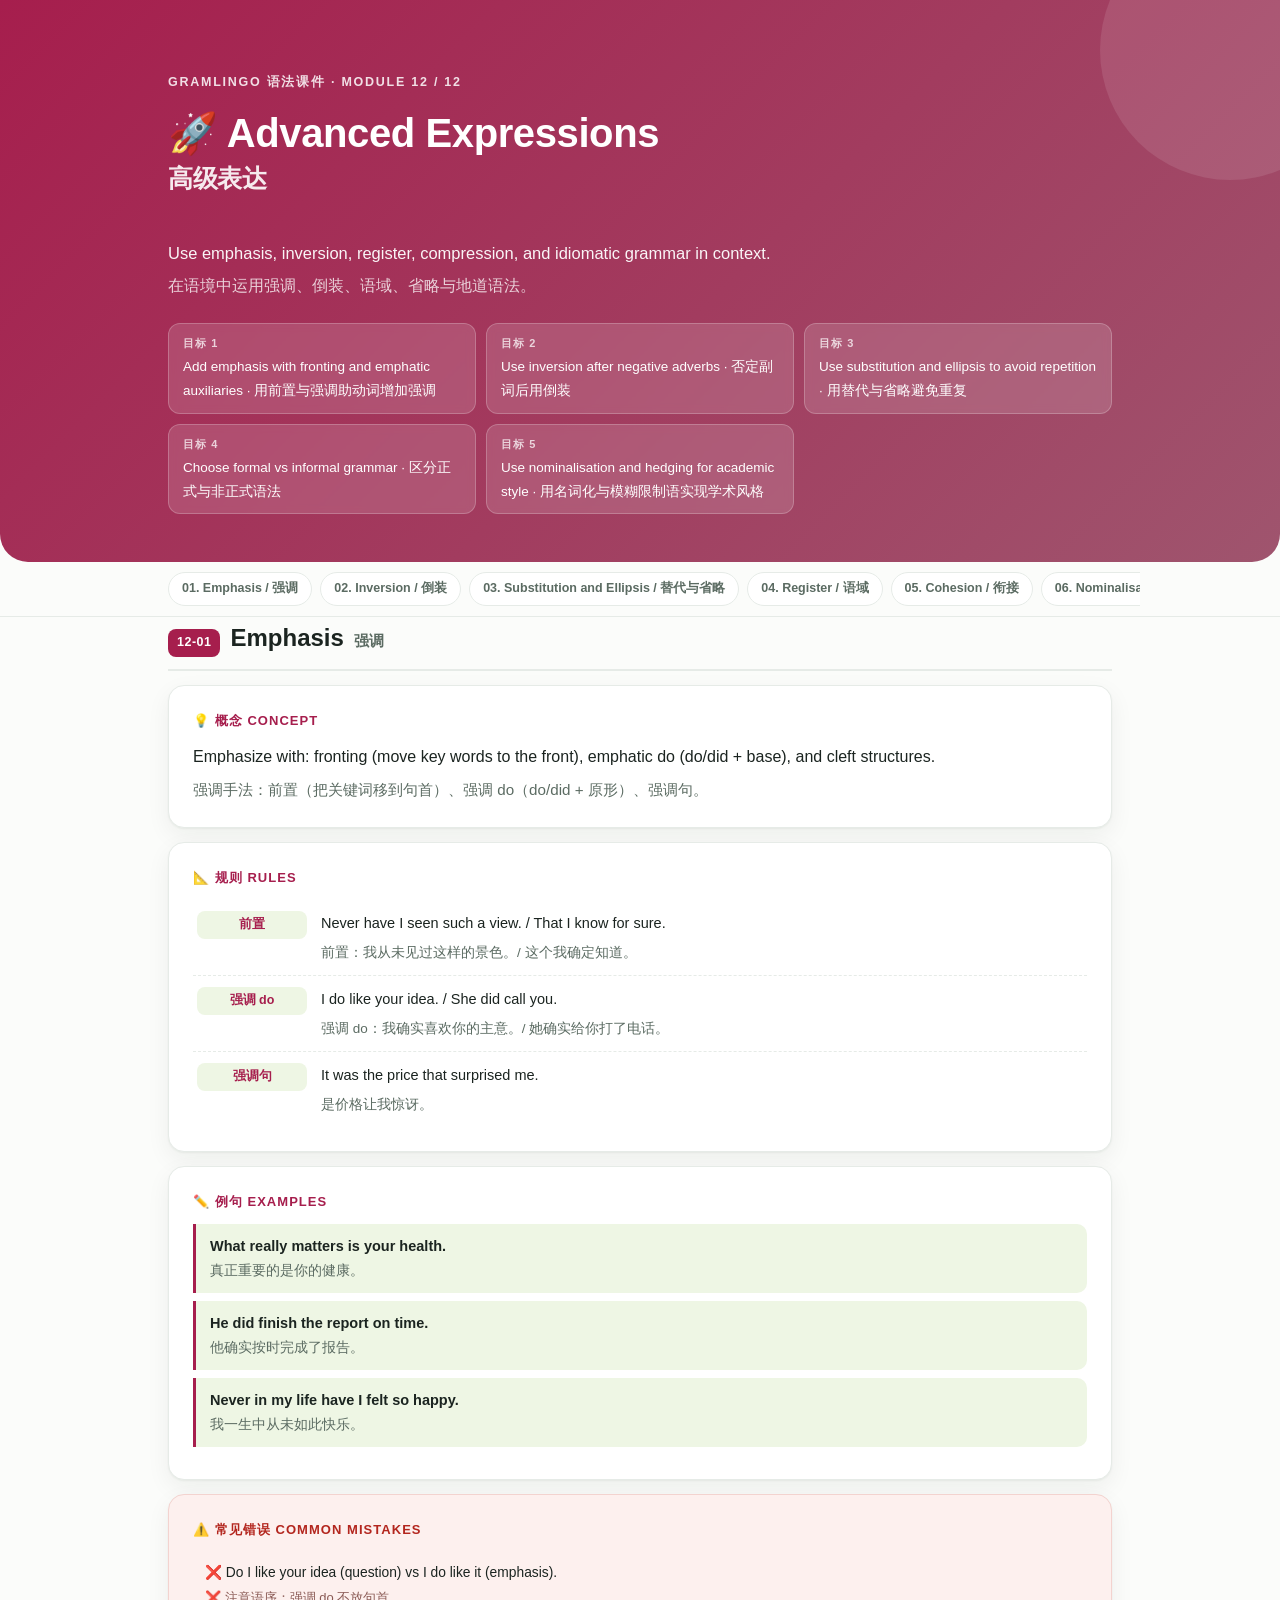
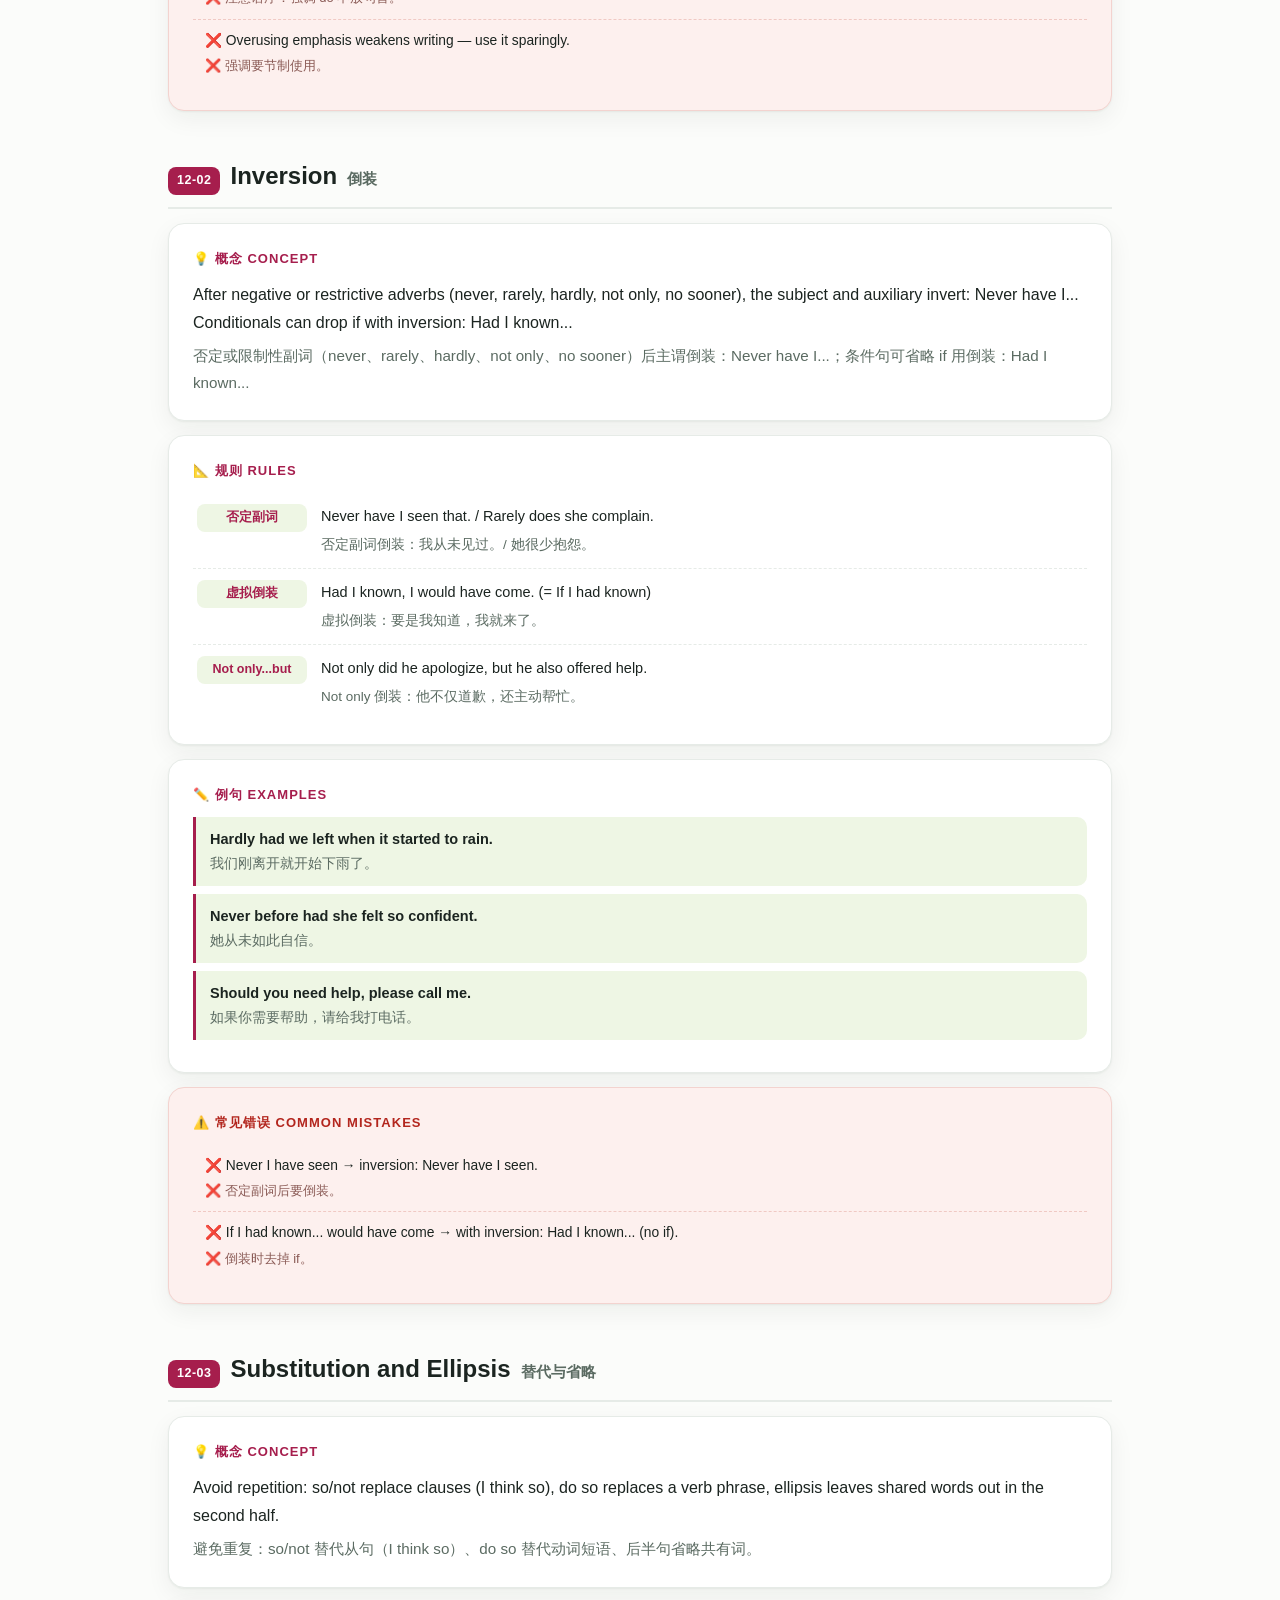
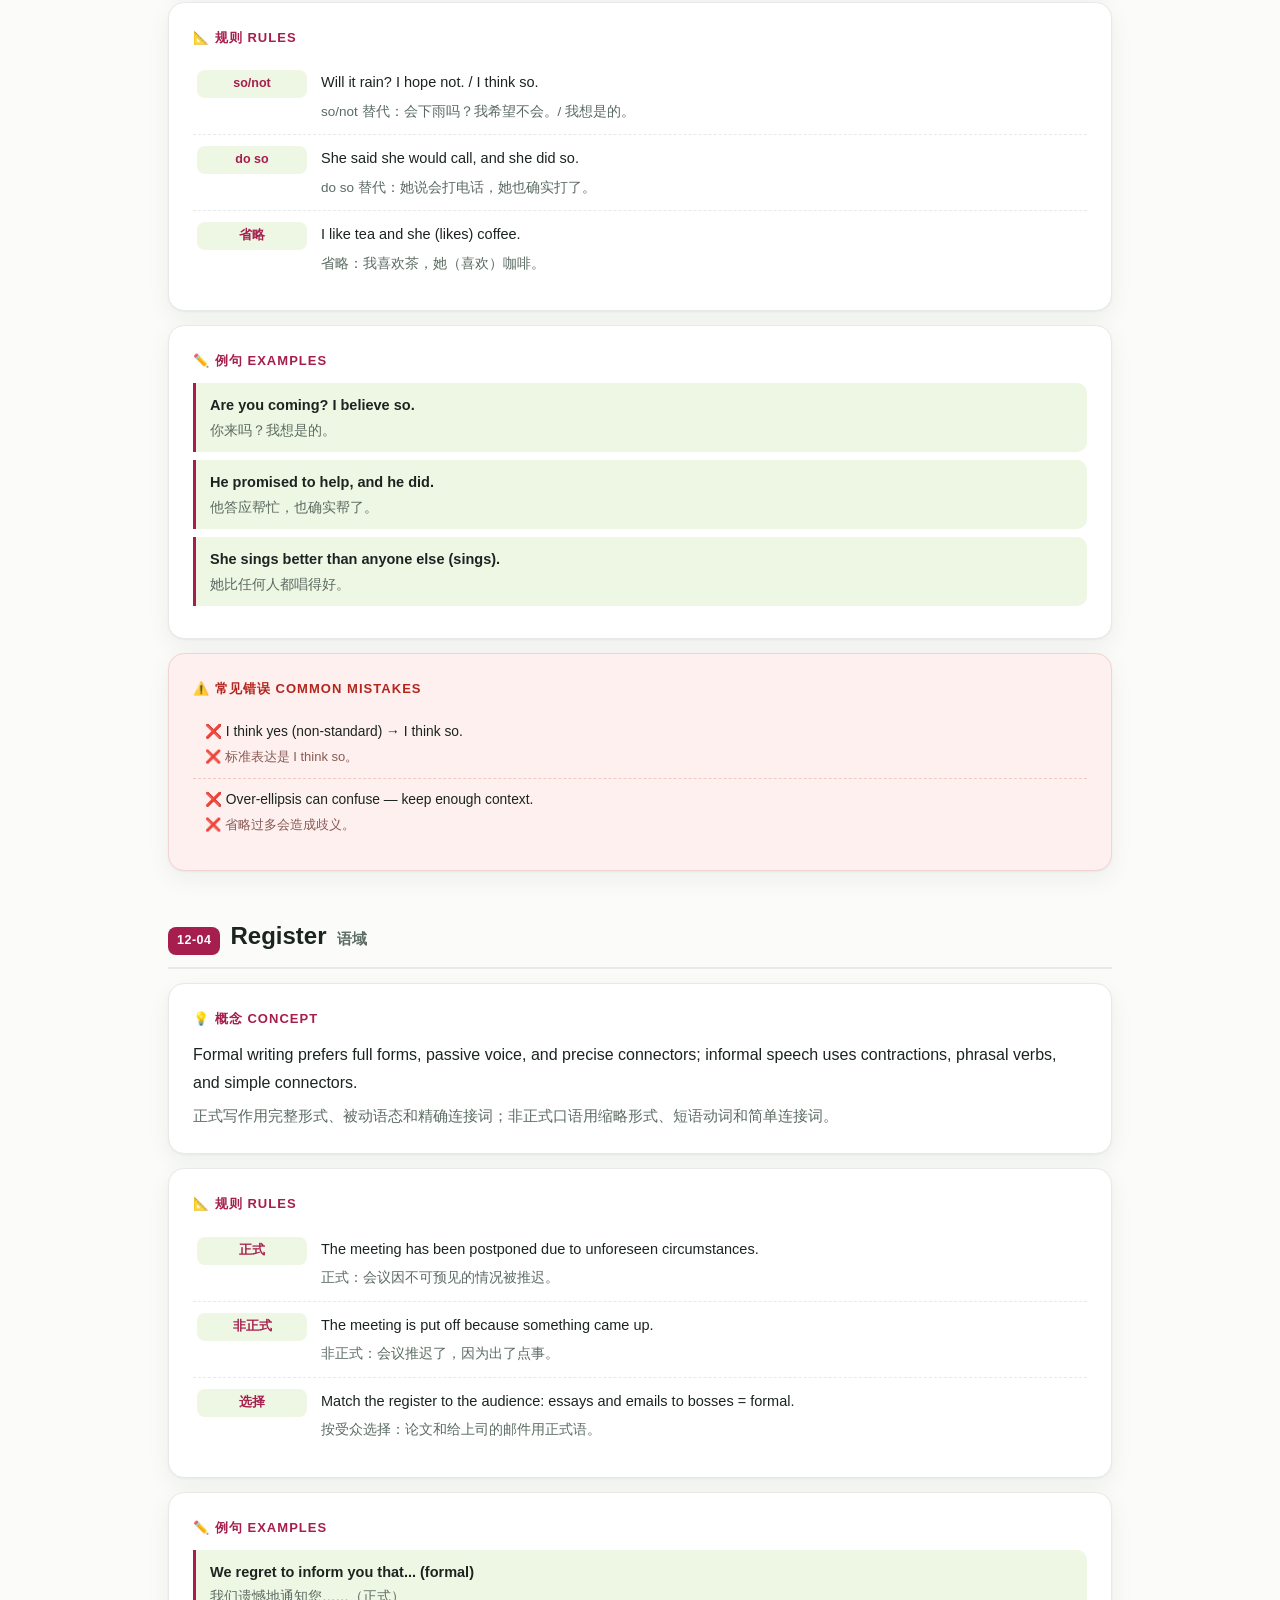
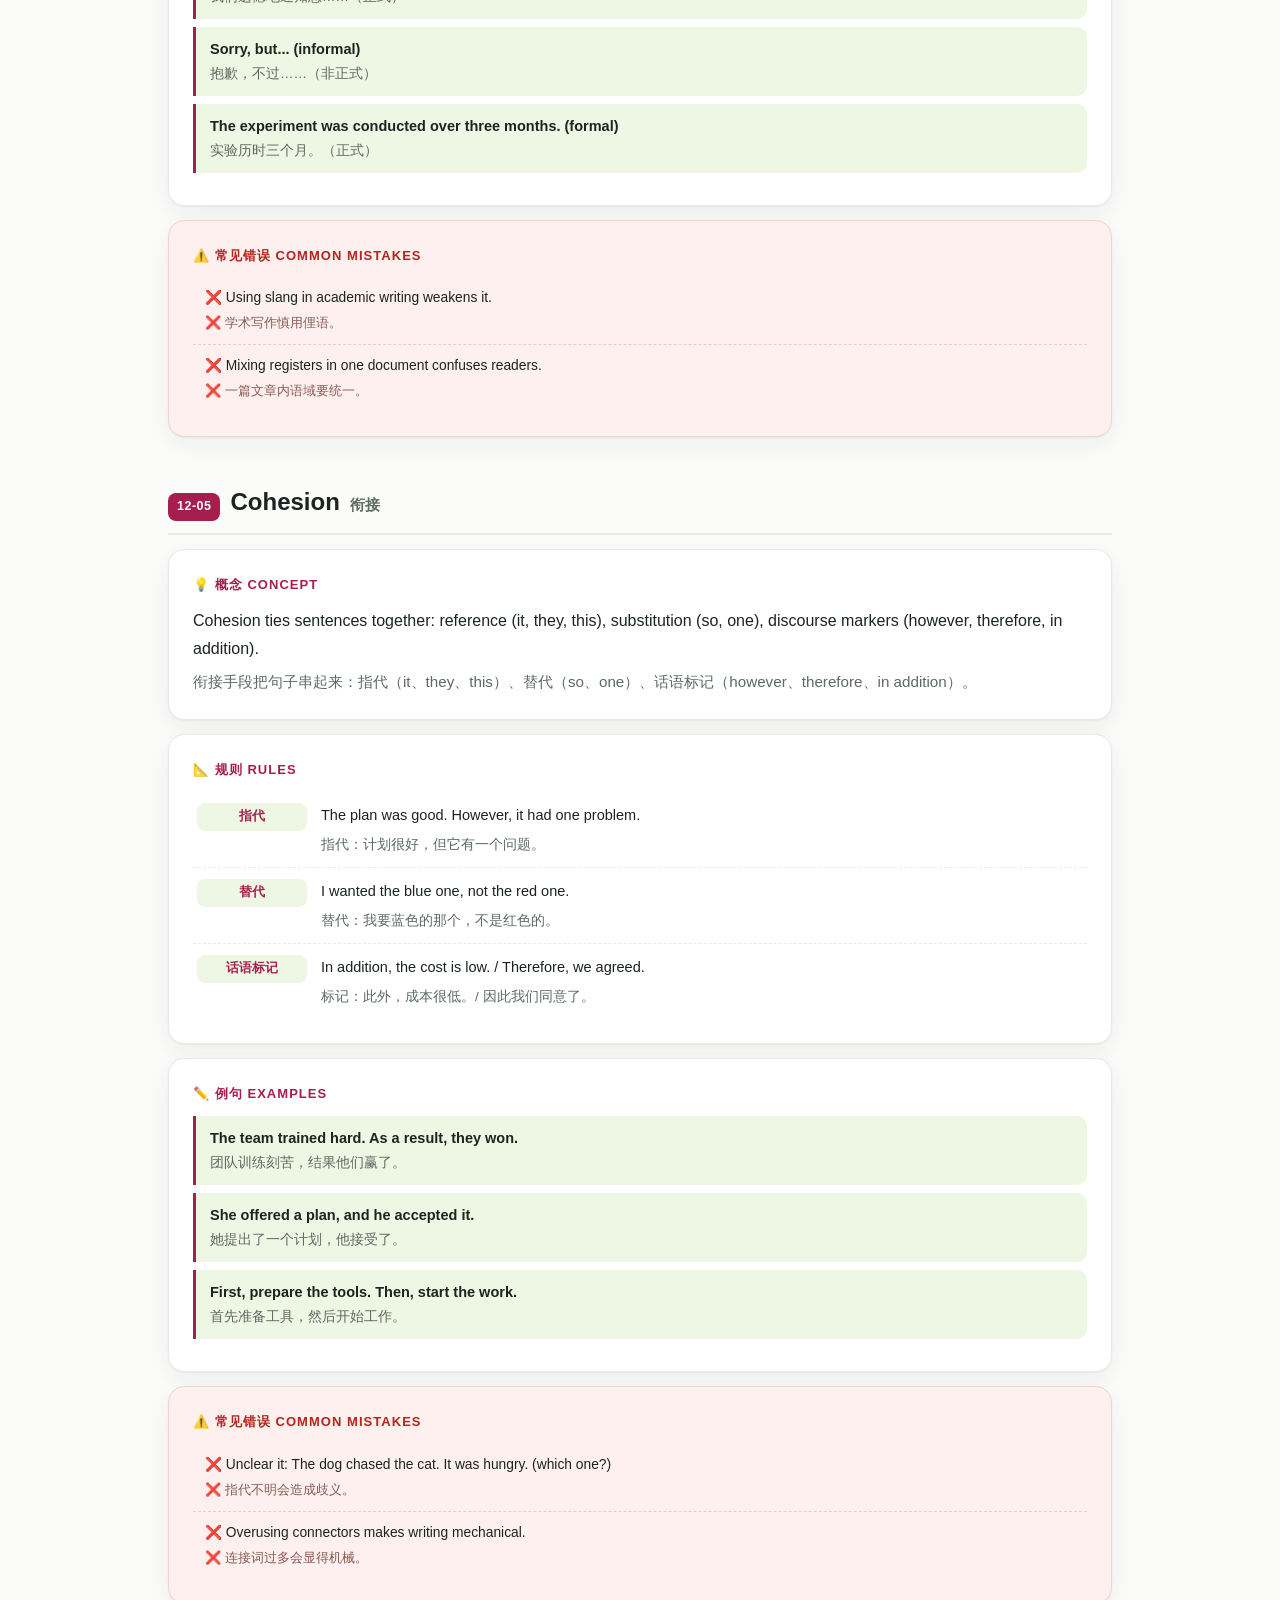
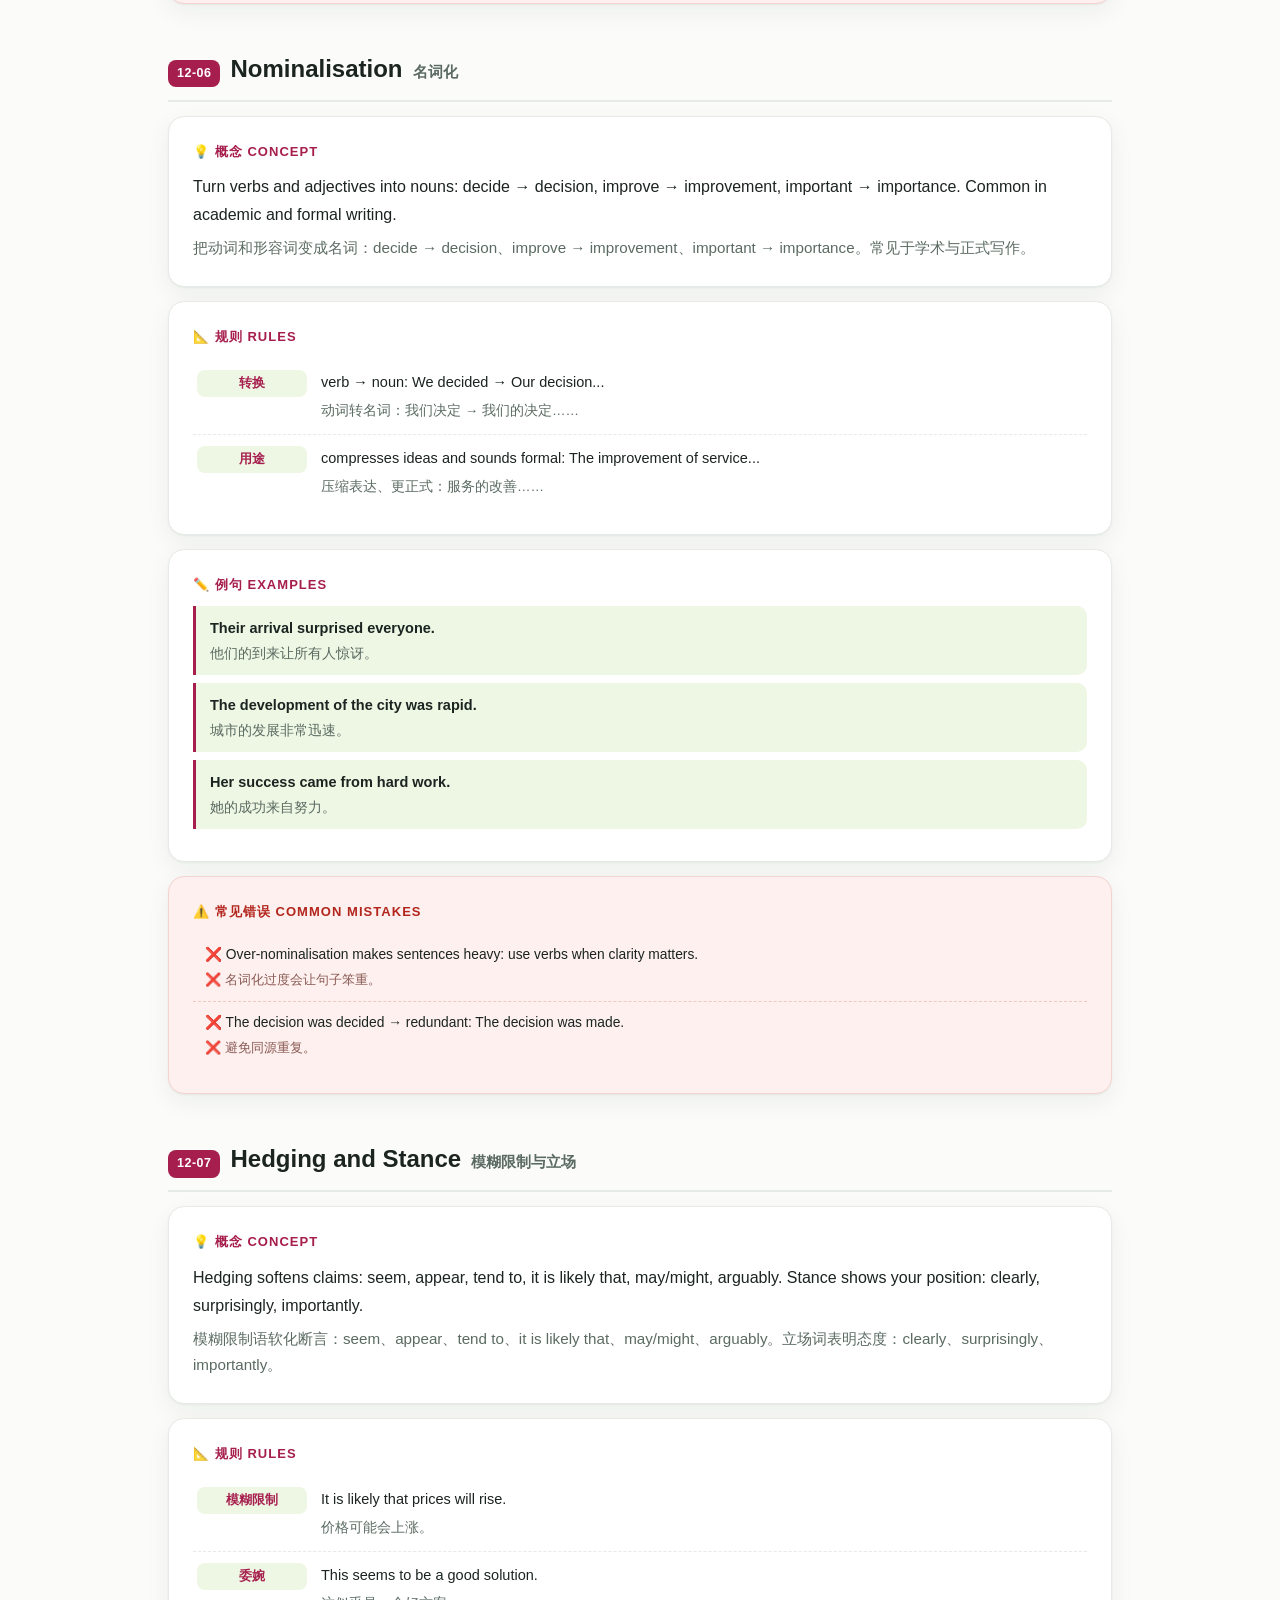
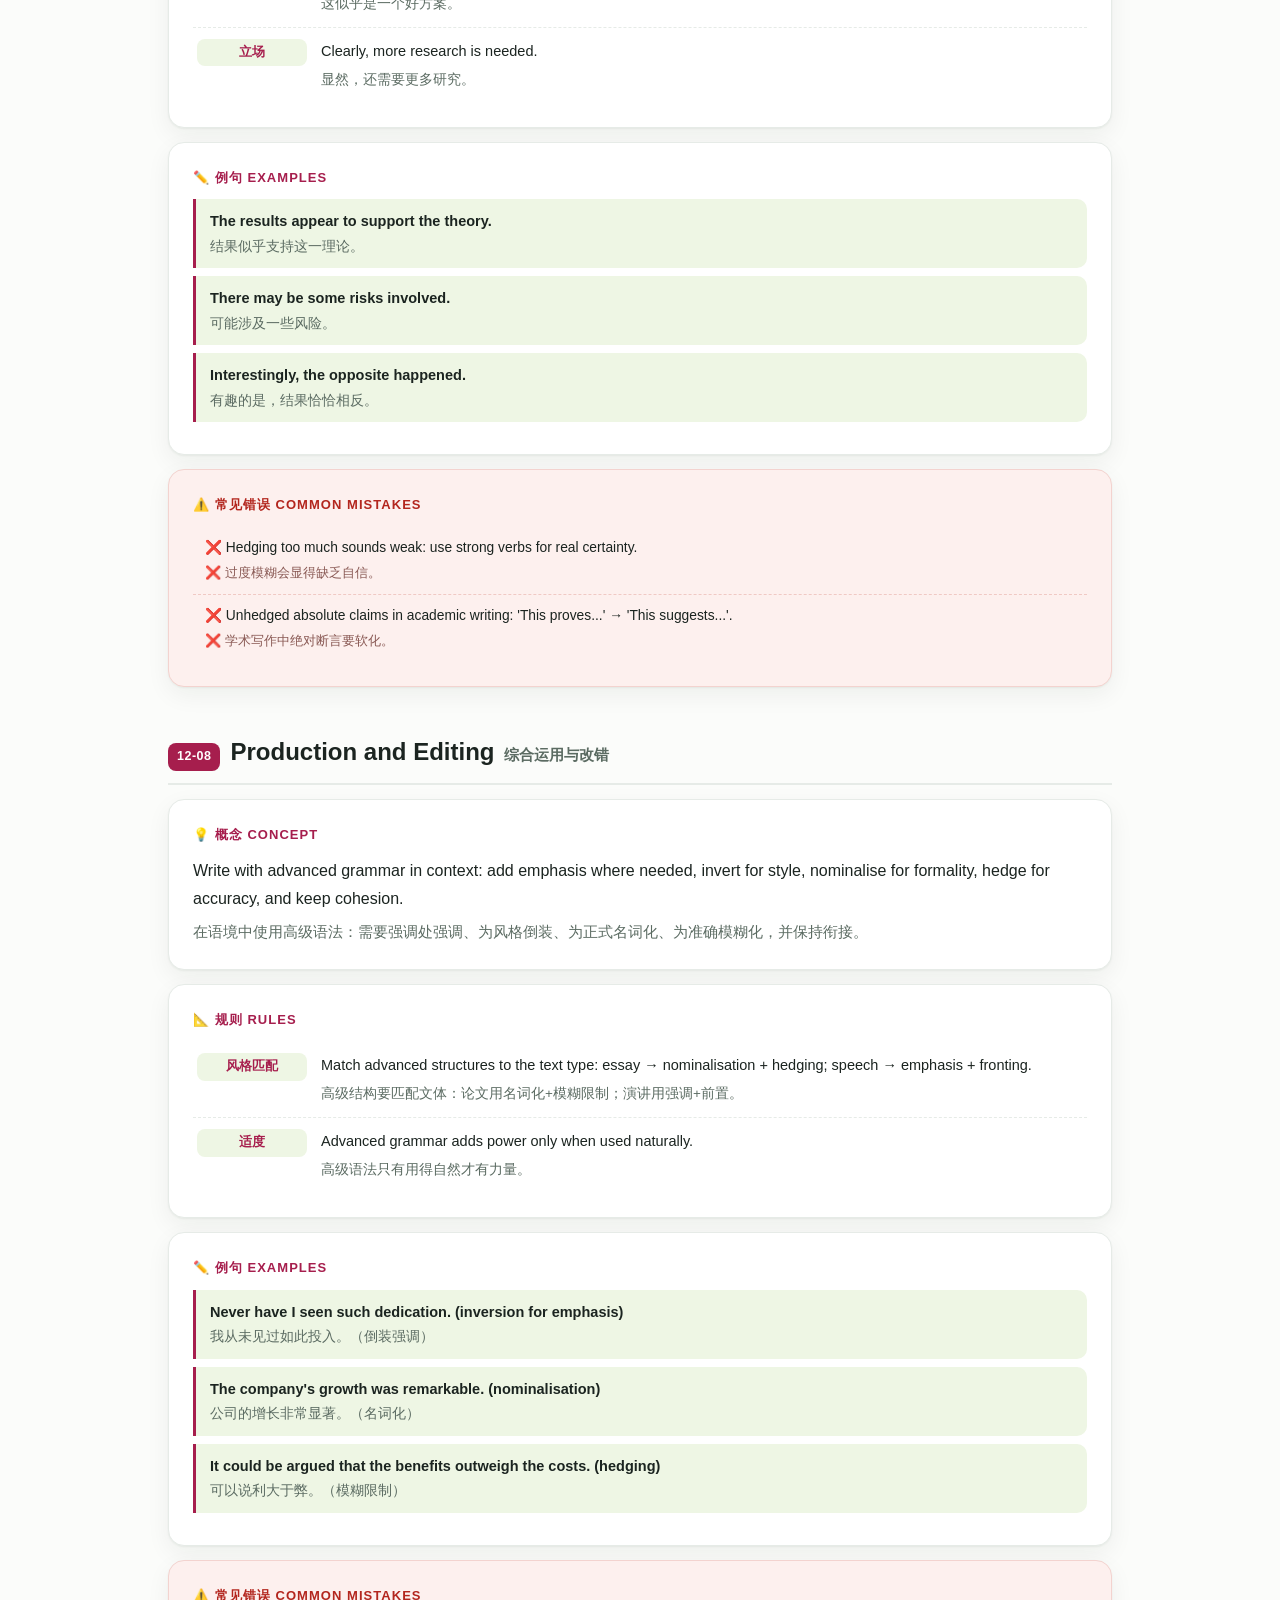
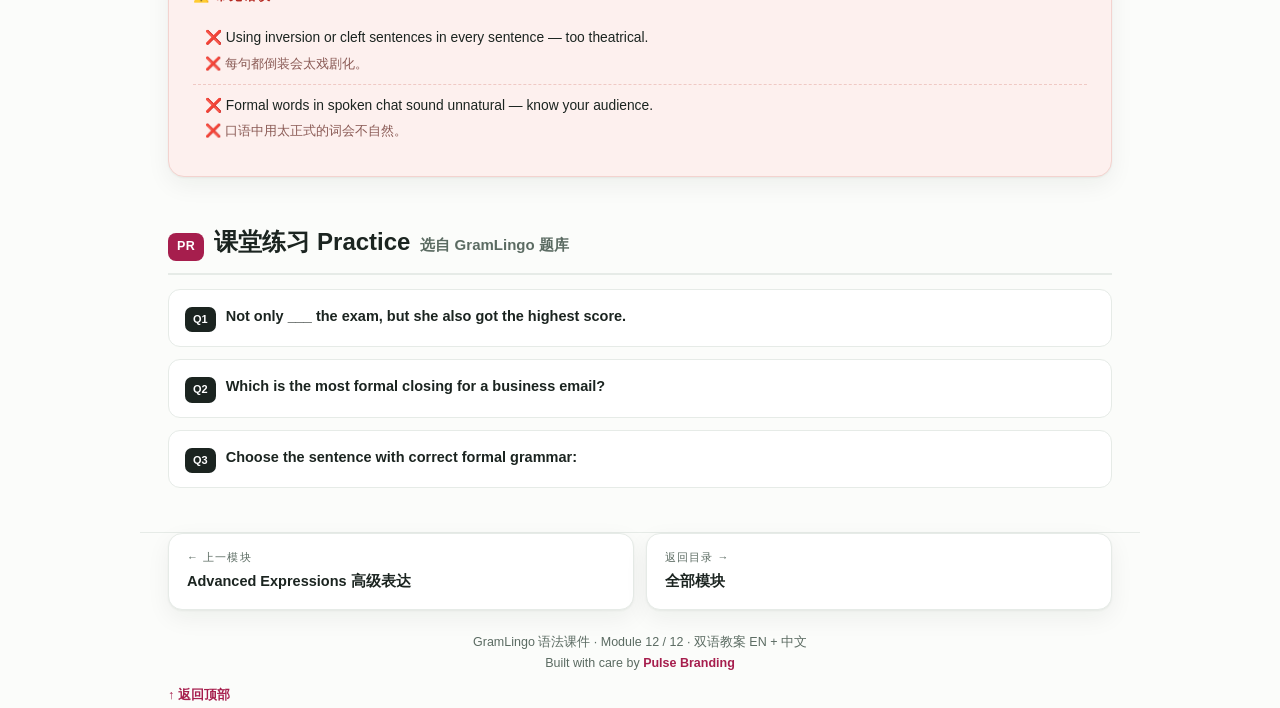
==== commit 26cf4b97: "Update lesson bundle: advanced.html" ====
--- a/advanced.html
+++ b/advanced.html
@@ -11,13 +11,102 @@
   <div class="wrap">
     <div class="kicker">GramLingo 语法课件 · Module 12 / 12</div>
     <h1>🚀 Advanced Expressions<span class="zh">高级表达</span></h1>
+    <img class="cover-art" src="assets/covers/cover-advanced.jpg" alt="" loading="eager">
     <div class="desc">Use emphasis, inversion, register, compression, and idiomatic grammar in context.<span class="zh">在语境中运用强调、倒装、语域、省略与地道语法。</span></div>
     <div class="objectives"><div><b>目标 1</b>Add emphasis with fronting and emphatic auxiliaries · 用前置与强调助动词增加强调</div><div><b>目标 2</b>Use inversion after negative adverbs · 否定副词后用倒装</div><div><b>目标 3</b>Use substitution and ellipsis to avoid repetition · 用替代与省略避免重复</div><div><b>目标 4</b>Choose formal vs informal grammar · 区分正式与非正式语法</div><div><b>目标 5</b>Use nominalisation and hedging for academic style · 用名词化与模糊限制语实现学术风格</div></div>
   </div>
 </header>
-<nav class="toc"><div class="wrap"><a href="#advanced_emphasis">01. Emphasis</a><a href="#advanced_inversion">02. Inversion</a><a href="#advanced_substitution">03. Substitution and Ellipsis</a><a href="#advanced_register">04. Register</a><a href="#advanced_cohesion">05. Cohesion</a><a href="#advanced_nominalisation">06. Nominalisation</a><a href="#advanced_hedging">07. Hedging and Stance</a><a href="#advanced_prod">08. Production and Editing</a><a href="#practice">练习</a></div></nav>
+<nav class="toc"><div class="wrap"><a href="#advanced_emphasis">01. Emphasis / 强调</a><a href="#advanced_inversion">02. Inversion / 倒装</a><a href="#advanced_substitution">03. Substitution and Ellipsis / 替代与省略</a><a href="#advanced_register">04. Register / 语域</a><a href="#advanced_cohesion">05. Cohesion / 衔接</a><a href="#advanced_nominalisation">06. Nominalisation / 名词化</a><a href="#advanced_hedging">07. Hedging and Stance / 模糊限制与立场</a><a href="#advanced_prod">08. Production and Editing / 综合运用与改错</a><a href="#practice">练习</a></div></nav>
 <main class="wrap">
-  ['\n      <section class="phase" id="advanced_emphasis">\n        <div class="phase-head">\n          <span class="phase-num">12-01</span>\n          <h2>Emphasis</h2>\n          <span class="zh">强调</span>\n        </div>\n        <div class="card"><h3>💡 概念 Concept</h3><div class="concept">Emphasize with: fronting (move key words to the front), emphatic do (do/did + base), and cleft structures.<span class="zh">强调手法：前置（把关键词移到句首）、强调 do（do/did + 原形）、强调句。</span></div></div>\n        <div class="card"><h3>📐 规则 Rules</h3><div class="rules"><div class="rule"><b>前置</b><div class="en">Never have I seen such a view. / That I know for sure.</div><div class="zh">前置：我从未见过这样的景色。/ 这个我确定知道。</div></div><div class="rule"><b>强调 do</b><div class="en">I do like your idea. / She did call you.</div><div class="zh">强调 do：我确实喜欢你的主意。/ 她确实给你打了电话。</div></div><div class="rule"><b>强调句</b><div class="en">It was the price that surprised me.</div><div class="zh">是价格让我惊讶。</div></div></div></div>\n        <div class="card"><h3>✏️ 例句 Examples</h3><div class="ex"><div class="en">What really matters is your health.</div><div class="zh">真正重要的是你的健康。</div></div><div class="ex"><div class="en">He did finish the report on time.</div><div class="zh">他确实按时完成了报告。</div></div><div class="ex"><div class="en">Never in my life have I felt so happy.</div><div class="zh">我一生中从未如此快乐。</div></div></div>\n        <div class="card mistakes"><h3>⚠️ 常见错误 Common Mistakes</h3><div class="mistake">❌ Do I like your idea (question) vs I do like it (emphasis).<span class="zh">❌ 注意语序：强调 do 不放句首。</span></div><div class="mistake">❌ Overusing emphasis weakens writing — use it sparingly.<span class="zh">❌ 强调要节制使用。</span></div></div>\n      </section>', '\n      <section class="phase" id="advanced_inversion">\n        <div class="phase-head">\n          <span class="phase-num">12-02</span>\n          <h2>Inversion</h2>\n          <span class="zh">倒装</span>\n        </div>\n        <div class="card"><h3>💡 概念 Concept</h3><div class="concept">After negative or restrictive adverbs (never, rarely, hardly, not only, no sooner), the subject and auxiliary invert: Never have I... Conditionals can drop if with inversion: Had I known...<span class="zh">否定或限制性副词（never、rarely、hardly、not only、no sooner）后主谓倒装：Never have I...；条件句可省略 if 用倒装：Had I known...</span></div></div>\n        <div class="card"><h3>📐 规则 Rules</h3><div class="rules"><div class="rule"><b>否定副词</b><div class="en">Never have I seen that. / Rarely does she complain.</div><div class="zh">否定副词倒装：我从未见过。/ 她很少抱怨。</div></div><div class="rule"><b>虚拟倒装</b><div class="en">Had I known, I would have come. (= If I had known)</div><div class="zh">虚拟倒装：要是我知道，我就来了。</div></div><div class="rule"><b>Not only...but</b><div class="en">Not only did he apologize, but he also offered help.</div><div class="zh">Not only 倒装：他不仅道歉，还主动帮忙。</div></div></div></div>\n        <div class="card"><h3>✏️ 例句 Examples</h3><div class="ex"><div class="en">Hardly had we left when it started to rain.</div><div class="zh">我们刚离开就开始下雨了。</div></div><div class="ex"><div class="en">Never before had she felt so confident.</div><div class="zh">她从未如此自信。</div></div><div class="ex"><div class="en">Should you need help, please call me.</div><div class="zh">如果你需要帮助，请给我打电话。</div></div></div>\n        <div class="card mistakes"><h3>⚠️ 常见错误 Common Mistakes</h3><div class="mistake">❌ Never I have seen → inversion: Never have I seen.<span class="zh">❌ 否定副词后要倒装。</span></div><div class="mistake">❌ If I had known... would have come → with inversion: Had I known... (no if).<span class="zh">❌ 倒装时去掉 if。</span></div></div>\n      </section>', '\n      <section class="phase" id="advanced_substitution">\n        <div class="phase-head">\n          <span class="phase-num">12-03</span>\n          <h2>Substitution and Ellipsis</h2>\n          <span class="zh">替代与省略</span>\n        </div>\n        <div class="card"><h3>💡 概念 Concept</h3><div class="concept">Avoid repetition: so/not replace clauses (I think so), do so replaces a verb phrase, ellipsis leaves shared words out in the second half.<span class="zh">避免重复：so/not 替代从句（I think so）、do so 替代动词短语、后半句省略共有词。</span></div></div>\n        <div class="card"><h3>📐 规则 Rules</h3><div class="rules"><div class="rule"><b>so/not</b><div class="en">Will it rain? I hope not. / I think so.</div><div class="zh">so/not 替代：会下雨吗？我希望不会。/ 我想是的。</div></div><div class="rule"><b>do so</b><div class="en">She said she would call, and she did so.</div><div class="zh">do so 替代：她说会打电话，她也确实打了。</div></div><div class="rule"><b>省略</b><div class="en">I like tea and she (likes) coffee.</div><div class="zh">省略：我喜欢茶，她（喜欢）咖啡。</div></div></div></div>\n        <div class="card"><h3>✏️ 例句 Examples</h3><div class="ex"><div class="en">Are you coming? I believe so.</div><div class="zh">你来吗？我想是的。</div></div><div class="ex"><div class="en">He promised to help, and he did.</div><div class="zh">他答应帮忙，也确实帮了。</div></div><div class="ex"><div class="en">She sings better than anyone else (sings).</div><div class="zh">她比任何人都唱得好。</div></div></div>\n        <div class="card mistakes"><h3>⚠️ 常见错误 Common Mistakes</h3><div class="mistake">❌ I think yes (non-standard) → I think so.<span class="zh">❌ 标准表达是 I think so。</span></div><div class="mistake">❌ Over-ellipsis can confuse — keep enough context.<span class="zh">❌ 省略过多会造成歧义。</span></div></div>\n      </section>', '\n      <section class="phase" id="advanced_register">\n        <div class="phase-head">\n          <span class="phase-num">12-04</span>\n          <h2>Register</h2>\n          <span class="zh">语域</span>\n        </div>\n        <div class="card"><h3>💡 概念 Concept</h3><div class="concept">Formal writing prefers full forms, passive voice, and precise connectors; informal speech uses contractions, phrasal verbs, and simple connectors.<span class="zh">正式写作用完整形式、被动语态和精确连接词；非正式口语用缩略形式、短语动词和简单连接词。</span></div></div>\n        <div class="card"><h3>📐 规则 Rules</h3><div class="rules"><div class="rule"><b>正式</b><div class="en">The meeting has been postponed due to unforeseen circumstances.</div><div class="zh">正式：会议因不可预见的情况被推迟。</div></div><div class="rule"><b>非正式</b><div class="en">The meeting is put off because something came up.</div><div class="zh">非正式：会议推迟了，因为出了点事。</div></div><div class="rule"><b>选择</b><div class="en">Match the register to the audience: essays and emails to bosses = formal.</div><div class="zh">按受众选择：论文和给上司的邮件用正式语。</div></div></div></div>\n        <div class="card"><h3>✏️ 例句 Examples</h3><div class="ex"><div class="en">We regret to inform you that... (formal)</div><div class="zh">我们遗憾地通知您……（正式）</div></div><div class="ex"><div class="en">Sorry, but... (informal)</div><div class="zh">抱歉，不过……（非正式）</div></div><div class="ex"><div class="en">The experiment was conducted over three months. (formal)</div><div class="zh">实验历时三个月。（正式）</div></div></div>\n        <div class="card mistakes"><h3>⚠️ 常见错误 Common Mistakes</h3><div class="mistake">❌ Using slang in academic writing weakens it.<span class="zh">❌ 学术写作慎用俚语。</span></div><div class="mistake">❌ Mixing registers in one document confuses readers.<span class="zh">❌ 一篇文章内语域要统一。</span></div></div>\n      </section>', '\n      <section class="phase" id="advanced_cohesion">\n        <div class="phase-head">\n          <span class="phase-num">12-05</span>\n          <h2>Cohesion</h2>\n          <span class="zh">衔接</span>\n        </div>\n        <div class="card"><h3>💡 概念 Concept</h3><div class="concept">Cohesion ties sentences together: reference (it, they, this), substitution (so, one), discourse markers (however, therefore, in addition).<span class="zh">衔接手段把句子串起来：指代（it、they、this）、替代（so、one）、话语标记（however、therefore、in addition）。</span></div></div>\n        <div class="card"><h3>📐 规则 Rules</h3><div class="rules"><div class="rule"><b>指代</b><div class="en">The plan was good. However, it had one problem.</div><div class="zh">指代：计划很好，但它有一个问题。</div></div><div class="rule"><b>替代</b><div class="en">I wanted the blue one, not the red one.</div><div class="zh">替代：我要蓝色的那个，不是红色的。</div></div><div class="rule"><b>话语标记</b><div class="en">In addition, the cost is low. / Therefore, we agreed.</div><div class="zh">标记：此外，成本很低。/ 因此我们同意了。</div></div></div></div>\n        <div class="card"><h3>✏️ 例句 Examples</h3><div class="ex"><div class="en">The team trained hard. As a result, they won.</div><div class="zh">团队训练刻苦，结果他们赢了。</div></div><div class="ex"><div class="en">She offered a plan, and he accepted it.</div><div class="zh">她提出了一个计划，他接受了。</div></div><div class="ex"><div class="en">First, prepare the tools. Then, start the work.</div><div class="zh">首先准备工具，然后开始工作。</div></div></div>\n        <div class="card mistakes"><h3>⚠️ 常见错误 Common Mistakes</h3><div class="mistake">❌ Unclear it: The dog chased the cat. It was hungry. (which one?)<span class="zh">❌ 指代不明会造成歧义。</span></div><div class="mistake">❌ Overusing connectors makes writing mechanical.<span class="zh">❌ 连接词过多会显得机械。</span></div></div>\n      </section>', '\n      <section class="phase" id="advanced_nominalisation">\n        <div class="phase-head">\n          <span class="phase-num">12-06</span>\n          <h2>Nominalisation</h2>\n          <span class="zh">名词化</span>\n        </div>\n        <div class="card"><h3>💡 概念 Concept</h3><div class="concept">Turn verbs and adjectives into nouns: decide → decision, improve → improvement, important → importance. Common in academic and formal writing.<span class="zh">把动词和形容词变成名词：decide → decision、improve → improvement、important → importance。常见于学术与正式写作。</span></div></div>\n        <div class="card"><h3>📐 规则 Rules</h3><div class="rules"><div class="rule"><b>转换</b><div class="en">verb → noun: We decided → Our decision...</div><div class="zh">动词转名词：我们决定 → 我们的决定……</div></div><div class="rule"><b>用途</b><div class="en">compresses ideas and sounds formal: The improvement of service...</div><div class="zh">压缩表达、更正式：服务的改善……</div></div></div></div>\n        <div class="card"><h3>✏️ 例句 Examples</h3><div class="ex"><div class="en">Their arrival surprised everyone.</div><div class="zh">他们的到来让所有人惊讶。</div></div><div class="ex"><div class="en">The development of the city was rapid.</div><div class="zh">城市的发展非常迅速。</div></div><div class="ex"><div class="en">Her success came from hard work.</div><div class="zh">她的成功来自努力。</div></div></div>\n        <div class="card mistakes"><h3>⚠️ 常见错误 Common Mistakes</h3><div class="mistake">❌ Over-nominalisation makes sentences heavy: use verbs when clarity matters.<span class="zh">❌ 名词化过度会让句子笨重。</span></div><div class="mistake">❌ The decision was decided → redundant: The decision was made.<span class="zh">❌ 避免同源重复。</span></div></div>\n      </section>', '\n      <section class="phase" id="advanced_hedging">\n        <div class="phase-head">\n          <span class="phase-num">12-07</span>\n          <h2>Hedging and Stance</h2>\n          <span class="zh">模糊限制与立场</span>\n        </div>\n        <div class="card"><h3>💡 概念 Concept</h3><div class="concept">Hedging softens claims: seem, appear, tend to, it is likely that, may/might, arguably. Stance shows your position: clearly, surprisingly, importantly.<span class="zh">模糊限制语软化断言：seem、appear、tend to、it is likely that、may/might、arguably。立场词表明态度：clearly、surprisingly、importantly。</span></div></div>\n        <div class="card"><h3>📐 规则 Rules</h3><div class="rules"><div class="rule"><b>模糊限制</b><div class="en">It is likely that prices will rise.</div><div class="zh">价格可能会上涨。</div></div><div class="rule"><b>委婉</b><div class="en">This seems to be a good solution.</div><div class="zh">这似乎是一个好方案。</div></div><div class="rule"><b>立场</b><div class="en">Clearly, more research is needed.</div><div class="zh">显然，还需要更多研究。</div></div></div></div>\n        <div class="card"><h3>✏️ 例句 Examples</h3><div class="ex"><div class="en">The results appear to support the theory.</div><div class="zh">结果似乎支持这一理论。</div></div><div class="ex"><div class="en">There may be some risks involved.</div><div class="zh">可能涉及一些风险。</div></div><div class="ex"><div class="en">Interestingly, the opposite happened.</div><div class="zh">有趣的是，结果恰恰相反。</div></div></div>\n        <div class="card mistakes"><h3>⚠️ 常见错误 Common Mistakes</h3><div class="mistake">❌ Hedging too much sounds weak: use strong verbs for real certainty.<span class="zh">❌ 过度模糊会显得缺乏自信。</span></div><div class="mistake">❌ Unhedged absolute claims in academic writing: \'This proves...\' → \'This suggests...\'.<span class="zh">❌ 学术写作中绝对断言要软化。</span></div></div>\n      </section>', '\n      <section class="phase" id="advanced_prod">\n        <div class="phase-head">\n          <span class="phase-num">12-08</span>\n          <h2>Production and Editing</h2>\n          <span class="zh">综合运用与改错</span>\n        </div>\n        <div class="card"><h3>💡 概念 Concept</h3><div class="concept">Write with advanced grammar in context: add emphasis where needed, invert for style, nominalise for formality, hedge for accuracy, and keep cohesion.<span class="zh">在语境中使用高级语法：需要强调处强调、为风格倒装、为正式名词化、为准确模糊化，并保持衔接。</span></div></div>\n        <div class="card"><h3>📐 规则 Rules</h3><div class="rules"><div class="rule"><b>风格匹配</b><div class="en">Match advanced structures to the text type: essay → nominalisation + hedging; speech → emphasis + fronting.</div><div class="zh">高级结构要匹配文体：论文用名词化+模糊限制；演讲用强调+前置。</div></div><div class="rule"><b>适度</b><div class="en">Advanced grammar adds power only when used naturally.</div><div class="zh">高级语法只有用得自然才有力量。</div></div></div></div>\n        <div class="card"><h3>✏️ 例句 Examples</h3><div class="ex"><div class="en">Never have I seen such dedication. (inversion for emphasis)</div><div class="zh">我从未见过如此投入。（倒装强调）</div></div><div class="ex"><div class="en">The company\'s growth was remarkable. (nominalisation)</div><div class="zh">公司的增长非常显著。（名词化）</div></div><div class="ex"><div class="en">It could be argued that the benefits outweigh the costs. (hedging)</div><div class="zh">可以说利大于弊。（模糊限制）</div></div></div>\n        <div class="card mistakes"><h3>⚠️ 常见错误 Common Mistakes</h3><div class="mistake">❌ Using inversion or cleft sentences in every sentence — too theatrical.<span class="zh">❌ 每句都倒装会太戏剧化。</span></div><div class="mistake">❌ Formal words in spoken chat sound unnatural — know your audience.<span class="zh">❌ 口语中用太正式的词会不自然。</span></div></div>\n      </section>']
+  
+      <section class="phase" id="advanced_emphasis">
+        <div class="phase-head">
+          <span class="phase-num">12-01</span>
+          <h2>Emphasis</h2>
+          <span class="zh">强调</span>
+        </div>
+        <div class="card"><h3>💡 概念 Concept</h3><div class="concept">Emphasize with: fronting (move key words to the front), emphatic do (do/did + base), and cleft structures.<span class="zh">强调手法：前置（把关键词移到句首）、强调 do（do/did + 原形）、强调句。</span></div></div>
+        <div class="card"><h3>📐 规则 Rules</h3><div class="rules"><div class="rule"><b>前置</b><div class="en">Never have I seen such a view. / That I know for sure.</div><div class="zh">前置：我从未见过这样的景色。/ 这个我确定知道。</div></div><div class="rule"><b>强调 do</b><div class="en">I do like your idea. / She did call you.</div><div class="zh">强调 do：我确实喜欢你的主意。/ 她确实给你打了电话。</div></div><div class="rule"><b>强调句</b><div class="en">It was the price that surprised me.</div><div class="zh">是价格让我惊讶。</div></div></div></div>
+        <div class="card"><h3>✏️ 例句 Examples</h3><div class="ex"><div class="en">What really matters is your health.</div><div class="zh">真正重要的是你的健康。</div></div><div class="ex"><div class="en">He did finish the report on time.</div><div class="zh">他确实按时完成了报告。</div></div><div class="ex"><div class="en">Never in my life have I felt so happy.</div><div class="zh">我一生中从未如此快乐。</div></div></div>
+        <div class="card mistakes"><h3>⚠️ 常见错误 Common Mistakes</h3><div class="mistake">❌ Do I like your idea (question) vs I do like it (emphasis).<span class="zh">❌ 注意语序：强调 do 不放句首。</span></div><div class="mistake">❌ Overusing emphasis weakens writing — use it sparingly.<span class="zh">❌ 强调要节制使用。</span></div></div>
+      </section>
+      <section class="phase" id="advanced_inversion">
+        <div class="phase-head">
+          <span class="phase-num">12-02</span>
+          <h2>Inversion</h2>
+          <span class="zh">倒装</span>
+        </div>
+        <div class="card"><h3>💡 概念 Concept</h3><div class="concept">After negative or restrictive adverbs (never, rarely, hardly, not only, no sooner), the subject and auxiliary invert: Never have I... Conditionals can drop if with inversion: Had I known...<span class="zh">否定或限制性副词（never、rarely、hardly、not only、no sooner）后主谓倒装：Never have I...；条件句可省略 if 用倒装：Had I known...</span></div></div>
+        <div class="card"><h3>📐 规则 Rules</h3><div class="rules"><div class="rule"><b>否定副词</b><div class="en">Never have I seen that. / Rarely does she complain.</div><div class="zh">否定副词倒装：我从未见过。/ 她很少抱怨。</div></div><div class="rule"><b>虚拟倒装</b><div class="en">Had I known, I would have come. (= If I had known)</div><div class="zh">虚拟倒装：要是我知道，我就来了。</div></div><div class="rule"><b>Not only...but</b><div class="en">Not only did he apologize, but he also offered help.</div><div class="zh">Not only 倒装：他不仅道歉，还主动帮忙。</div></div></div></div>
+        <div class="card"><h3>✏️ 例句 Examples</h3><div class="ex"><div class="en">Hardly had we left when it started to rain.</div><div class="zh">我们刚离开就开始下雨了。</div></div><div class="ex"><div class="en">Never before had she felt so confident.</div><div class="zh">她从未如此自信。</div></div><div class="ex"><div class="en">Should you need help, please call me.</div><div class="zh">如果你需要帮助，请给我打电话。</div></div></div>
+        <div class="card mistakes"><h3>⚠️ 常见错误 Common Mistakes</h3><div class="mistake">❌ Never I have seen → inversion: Never have I seen.<span class="zh">❌ 否定副词后要倒装。</span></div><div class="mistake">❌ If I had known... would have come → with inversion: Had I known... (no if).<span class="zh">❌ 倒装时去掉 if。</span></div></div>
+      </section>
+      <section class="phase" id="advanced_substitution">
+        <div class="phase-head">
+          <span class="phase-num">12-03</span>
+          <h2>Substitution and Ellipsis</h2>
+          <span class="zh">替代与省略</span>
+        </div>
+        <div class="card"><h3>💡 概念 Concept</h3><div class="concept">Avoid repetition: so/not replace clauses (I think so), do so replaces a verb phrase, ellipsis leaves shared words out in the second half.<span class="zh">避免重复：so/not 替代从句（I think so）、do so 替代动词短语、后半句省略共有词。</span></div></div>
+        <div class="card"><h3>📐 规则 Rules</h3><div class="rules"><div class="rule"><b>so/not</b><div class="en">Will it rain? I hope not. / I think so.</div><div class="zh">so/not 替代：会下雨吗？我希望不会。/ 我想是的。</div></div><div class="rule"><b>do so</b><div class="en">She said she would call, and she did so.</div><div class="zh">do so 替代：她说会打电话，她也确实打了。</div></div><div class="rule"><b>省略</b><div class="en">I like tea and she (likes) coffee.</div><div class="zh">省略：我喜欢茶，她（喜欢）咖啡。</div></div></div></div>
+        <div class="card"><h3>✏️ 例句 Examples</h3><div class="ex"><div class="en">Are you coming? I believe so.</div><div class="zh">你来吗？我想是的。</div></div><div class="ex"><div class="en">He promised to help, and he did.</div><div class="zh">他答应帮忙，也确实帮了。</div></div><div class="ex"><div class="en">She sings better than anyone else (sings).</div><div class="zh">她比任何人都唱得好。</div></div></div>
+        <div class="card mistakes"><h3>⚠️ 常见错误 Common Mistakes</h3><div class="mistake">❌ I think yes (non-standard) → I think so.<span class="zh">❌ 标准表达是 I think so。</span></div><div class="mistake">❌ Over-ellipsis can confuse — keep enough context.<span class="zh">❌ 省略过多会造成歧义。</span></div></div>
+      </section>
+      <section class="phase" id="advanced_register">
+        <div class="phase-head">
+          <span class="phase-num">12-04</span>
+          <h2>Register</h2>
+          <span class="zh">语域</span>
+        </div>
+        <div class="card"><h3>💡 概念 Concept</h3><div class="concept">Formal writing prefers full forms, passive voice, and precise connectors; informal speech uses contractions, phrasal verbs, and simple connectors.<span class="zh">正式写作用完整形式、被动语态和精确连接词；非正式口语用缩略形式、短语动词和简单连接词。</span></div></div>
+        <div class="card"><h3>📐 规则 Rules</h3><div class="rules"><div class="rule"><b>正式</b><div class="en">The meeting has been postponed due to unforeseen circumstances.</div><div class="zh">正式：会议因不可预见的情况被推迟。</div></div><div class="rule"><b>非正式</b><div class="en">The meeting is put off because something came up.</div><div class="zh">非正式：会议推迟了，因为出了点事。</div></div><div class="rule"><b>选择</b><div class="en">Match the register to the audience: essays and emails to bosses = formal.</div><div class="zh">按受众选择：论文和给上司的邮件用正式语。</div></div></div></div>
+        <div class="card"><h3>✏️ 例句 Examples</h3><div class="ex"><div class="en">We regret to inform you that... (formal)</div><div class="zh">我们遗憾地通知您……（正式）</div></div><div class="ex"><div class="en">Sorry, but... (informal)</div><div class="zh">抱歉，不过……（非正式）</div></div><div class="ex"><div class="en">The experiment was conducted over three months. (formal)</div><div class="zh">实验历时三个月。（正式）</div></div></div>
+        <div class="card mistakes"><h3>⚠️ 常见错误 Common Mistakes</h3><div class="mistake">❌ Using slang in academic writing weakens it.<span class="zh">❌ 学术写作慎用俚语。</span></div><div class="mistake">❌ Mixing registers in one document confuses readers.<span class="zh">❌ 一篇文章内语域要统一。</span></div></div>
+      </section>
+      <section class="phase" id="advanced_cohesion">
+        <div class="phase-head">
+          <span class="phase-num">12-05</span>
+          <h2>Cohesion</h2>
+          <span class="zh">衔接</span>
+        </div>
+        <div class="card"><h3>💡 概念 Concept</h3><div class="concept">Cohesion ties sentences together: reference (it, they, this), substitution (so, one), discourse markers (however, therefore, in addition).<span class="zh">衔接手段把句子串起来：指代（it、they、this）、替代（so、one）、话语标记（however、therefore、in addition）。</span></div></div>
+        <div class="card"><h3>📐 规则 Rules</h3><div class="rules"><div class="rule"><b>指代</b><div class="en">The plan was good. However, it had one problem.</div><div class="zh">指代：计划很好，但它有一个问题。</div></div><div class="rule"><b>替代</b><div class="en">I wanted the blue one, not the red one.</div><div class="zh">替代：我要蓝色的那个，不是红色的。</div></div><div class="rule"><b>话语标记</b><div class="en">In addition, the cost is low. / Therefore, we agreed.</div><div class="zh">标记：此外，成本很低。/ 因此我们同意了。</div></div></div></div>
+        <div class="card"><h3>✏️ 例句 Examples</h3><div class="ex"><div class="en">The team trained hard. As a result, they won.</div><div class="zh">团队训练刻苦，结果他们赢了。</div></div><div class="ex"><div class="en">She offered a plan, and he accepted it.</div><div class="zh">她提出了一个计划，他接受了。</div></div><div class="ex"><div class="en">First, prepare the tools. Then, start the work.</div><div class="zh">首先准备工具，然后开始工作。</div></div></div>
+        <div class="card mistakes"><h3>⚠️ 常见错误 Common Mistakes</h3><div class="mistake">❌ Unclear it: The dog chased the cat. It was hungry. (which one?)<span class="zh">❌ 指代不明会造成歧义。</span></div><div class="mistake">❌ Overusing connectors makes writing mechanical.<span class="zh">❌ 连接词过多会显得机械。</span></div></div>
+      </section>
+      <section class="phase" id="advanced_nominalisation">
+        <div class="phase-head">
+          <span class="phase-num">12-06</span>
+          <h2>Nominalisation</h2>
+          <span class="zh">名词化</span>
+        </div>
+        <div class="card"><h3>💡 概念 Concept</h3><div class="concept">Turn verbs and adjectives into nouns: decide → decision, improve → improvement, important → importance. Common in academic and formal writing.<span class="zh">把动词和形容词变成名词：decide → decision、improve → improvement、important → importance。常见于学术与正式写作。</span></div></div>
+        <div class="card"><h3>📐 规则 Rules</h3><div class="rules"><div class="rule"><b>转换</b><div class="en">verb → noun: We decided → Our decision...</div><div class="zh">动词转名词：我们决定 → 我们的决定……</div></div><div class="rule"><b>用途</b><div class="en">compresses ideas and sounds formal: The improvement of service...</div><div class="zh">压缩表达、更正式：服务的改善……</div></div></div></div>
+        <div class="card"><h3>✏️ 例句 Examples</h3><div class="ex"><div class="en">Their arrival surprised everyone.</div><div class="zh">他们的到来让所有人惊讶。</div></div><div class="ex"><div class="en">The development of the city was rapid.</div><div class="zh">城市的发展非常迅速。</div></div><div class="ex"><div class="en">Her success came from hard work.</div><div class="zh">她的成功来自努力。</div></div></div>
+        <div class="card mistakes"><h3>⚠️ 常见错误 Common Mistakes</h3><div class="mistake">❌ Over-nominalisation makes sentences heavy: use verbs when clarity matters.<span class="zh">❌ 名词化过度会让句子笨重。</span></div><div class="mistake">❌ The decision was decided → redundant: The decision was made.<span class="zh">❌ 避免同源重复。</span></div></div>
+      </section>
+      <section class="phase" id="advanced_hedging">
+        <div class="phase-head">
+          <span class="phase-num">12-07</span>
+          <h2>Hedging and Stance</h2>
+          <span class="zh">模糊限制与立场</span>
+        </div>
+        <div class="card"><h3>💡 概念 Concept</h3><div class="concept">Hedging softens claims: seem, appear, tend to, it is likely that, may/might, arguably. Stance shows your position: clearly, surprisingly, importantly.<span class="zh">模糊限制语软化断言：seem、appear、tend to、it is likely that、may/might、arguably。立场词表明态度：clearly、surprisingly、importantly。</span></div></div>
+        <div class="card"><h3>📐 规则 Rules</h3><div class="rules"><div class="rule"><b>模糊限制</b><div class="en">It is likely that prices will rise.</div><div class="zh">价格可能会上涨。</div></div><div class="rule"><b>委婉</b><div class="en">This seems to be a good solution.</div><div class="zh">这似乎是一个好方案。</div></div><div class="rule"><b>立场</b><div class="en">Clearly, more research is needed.</div><div class="zh">显然，还需要更多研究。</div></div></div></div>
+        <div class="card"><h3>✏️ 例句 Examples</h3><div class="ex"><div class="en">The results appear to support the theory.</div><div class="zh">结果似乎支持这一理论。</div></div><div class="ex"><div class="en">There may be some risks involved.</div><div class="zh">可能涉及一些风险。</div></div><div class="ex"><div class="en">Interestingly, the opposite happened.</div><div class="zh">有趣的是，结果恰恰相反。</div></div></div>
+        <div class="card mistakes"><h3>⚠️ 常见错误 Common Mistakes</h3><div class="mistake">❌ Hedging too much sounds weak: use strong verbs for real certainty.<span class="zh">❌ 过度模糊会显得缺乏自信。</span></div><div class="mistake">❌ Unhedged absolute claims in academic writing: 'This proves...' → 'This suggests...'.<span class="zh">❌ 学术写作中绝对断言要软化。</span></div></div>
+      </section>
+      <section class="phase" id="advanced_prod">
+        <div class="phase-head">
+          <span class="phase-num">12-08</span>
+          <h2>Production and Editing</h2>
+          <span class="zh">综合运用与改错</span>
+        </div>
+        <div class="card"><h3>💡 概念 Concept</h3><div class="concept">Write with advanced grammar in context: add emphasis where needed, invert for style, nominalise for formality, hedge for accuracy, and keep cohesion.<span class="zh">在语境中使用高级语法：需要强调处强调、为风格倒装、为正式名词化、为准确模糊化，并保持衔接。</span></div></div>
+        <div class="card"><h3>📐 规则 Rules</h3><div class="rules"><div class="rule"><b>风格匹配</b><div class="en">Match advanced structures to the text type: essay → nominalisation + hedging; speech → emphasis + fronting.</div><div class="zh">高级结构要匹配文体：论文用名词化+模糊限制；演讲用强调+前置。</div></div><div class="rule"><b>适度</b><div class="en">Advanced grammar adds power only when used naturally.</div><div class="zh">高级语法只有用得自然才有力量。</div></div></div></div>
+        <div class="card"><h3>✏️ 例句 Examples</h3><div class="ex"><div class="en">Never have I seen such dedication. (inversion for emphasis)</div><div class="zh">我从未见过如此投入。（倒装强调）</div></div><div class="ex"><div class="en">The company's growth was remarkable. (nominalisation)</div><div class="zh">公司的增长非常显著。（名词化）</div></div><div class="ex"><div class="en">It could be argued that the benefits outweigh the costs. (hedging)</div><div class="zh">可以说利大于弊。（模糊限制）</div></div></div>
+        <div class="card mistakes"><h3>⚠️ 常见错误 Common Mistakes</h3><div class="mistake">❌ Using inversion or cleft sentences in every sentence — too theatrical.<span class="zh">❌ 每句都倒装会太戏剧化。</span></div><div class="mistake">❌ Formal words in spoken chat sound unnatural — know your audience.<span class="zh">❌ 口语中用太正式的词会不自然。</span></div></div>
+      </section>
   
       <section class="phase practice" id="practice">
         <div class="phase-head"><span class="phase-num">PR</span><h2>课堂练习 Practice</h2><span class="zh">选自 GramLingo 题库</span></div>
--- a/lessons.css
+++ b/lessons.css
@@ -0,0 +1,105 @@
+
+:root{
+  --ink:#1b2420; --ink2:#5b6b62; --line:#e6ebe7; --bg:#fbfcfa; --card:#fff;
+  --accent:#6aa72e; --accent-soft:#eef6e4; --warn:#b3261e; --warn-soft:#fdf0ee;
+  --radius:16px; --shadow:0 1px 2px rgba(20,40,20,.05),0 8px 24px rgba(20,40,20,.06);
+}
+*{box-sizing:border-box;margin:0;padding:0}
+html{scroll-behavior:smooth}
+body{
+  font-family:-apple-system,BlinkMacSystemFont,"Segoe UI",Roboto,"PingFang SC","Hiragino Sans GB","Microsoft YaHei","Noto Sans CJK SC",sans-serif;
+  background:var(--bg);color:var(--ink);line-height:1.75;-webkit-font-smoothing:antialiased;
+}
+.wrap{max-width:1000px;margin:0 auto;padding:0 clamp(14px,4vw,28px)}
+
+/* cover */
+.cover{
+  background:linear-gradient(135deg,var(--accent),color-mix(in srgb,var(--accent) 55%,#000 18%));
+  color:#fff;border-radius:0 0 28px 28px;padding:clamp(36px,7vw,72px) 0 clamp(28px,5vw,48px);
+  position:relative;overflow:hidden;
+}
+.cover::after{content:"";position:absolute;right:-80px;top:-80px;width:min(260px,38vw);height:min(260px,38vw);border-radius:50%;background:rgba(255,255,255,.10)}
+.kicker{font-size:12.5px;letter-spacing:.14em;text-transform:uppercase;opacity:.85;margin-bottom:14px;font-weight:600}
+.cover h1{font-size:clamp(26px,5vw,40px);line-height:1.25;font-weight:800;letter-spacing:-.01em}
+.cover h1 .zh{display:block;font-size:.62em;font-weight:600;opacity:.9;margin-top:6px}
+.cover .desc{margin-top:16px;max-width:640px;font-size:clamp(14px,2.4vw,16.5px);opacity:.95}
+.cover .desc .zh{display:block;opacity:.82;font-size:.95em;margin-top:4px}
+.objectives{margin-top:24px;display:grid;gap:10px;grid-template-columns:repeat(auto-fit,minmax(230px,1fr))}
+.objectives div{background:rgba(255,255,255,.14);border:1px solid rgba(255,255,255,.22);border-radius:12px;padding:10px 14px;font-size:13.5px;backdrop-filter:blur(4px)}
+.objectives b{display:block;font-size:11px;letter-spacing:.1em;text-transform:uppercase;opacity:.75;margin-bottom:2px}
+
+/* toc */
+.toc{position:sticky;top:0;z-index:50;background:rgba(251,252,250,.92);backdrop-filter:blur(10px);border-bottom:1px solid var(--line)}
+.toc .wrap{display:flex;gap:8px;overflow-x:auto;padding-top:10px;padding-bottom:10px;scrollbar-width:none}
+.toc .wrap::-webkit-scrollbar{display:none}
+.toc a{white-space:nowrap;font-size:12.5px;font-weight:600;color:var(--ink2);text-decoration:none;border:1px solid var(--line);background:var(--card);border-radius:999px;padding:5px 13px;transition:.15s}
+.toc a:hover{border-color:var(--accent);color:var(--accent)}
+.toc a.on{background:var(--accent);border-color:var(--accent);color:#fff}
+
+/* sections */
+main{padding:clamp(24px,5vw,44px) 0 20px}
+.phase{scroll-margin-top:64px;margin-bottom:clamp(28px,5vw,44px)}
+.phase-head{display:flex;align-items:baseline;gap:10px;margin-bottom:14px;border-bottom:2px solid var(--line);padding-bottom:10px}
+.phase-num{flex:none;background:var(--accent);color:#fff;font-weight:800;font-size:12.5px;border-radius:8px;padding:3px 9px;letter-spacing:.04em}
+.phase-head h2{font-size:clamp(19px,3.2vw,24px);font-weight:800}
+.phase-head .zh{font-size:clamp(13px,2vw,15px);color:var(--ink2);font-weight:600}
+
+.card{background:var(--card);border:1px solid var(--line);border-radius:var(--radius);box-shadow:var(--shadow);padding:clamp(16px,3vw,24px);margin-bottom:14px}
+.card h3{font-size:13px;letter-spacing:.08em;text-transform:uppercase;color:var(--accent);margin-bottom:10px;display:flex;align-items:center;gap:8px}
+.concept{font-size:clamp(14.5px,2.6vw,16px)}
+.concept .zh{display:block;color:var(--ink2);margin-top:6px;font-size:.95em}
+
+.rules{display:grid;gap:0}
+.rule{display:grid;grid-template-columns:110px 1fr;gap:4px 14px;padding:11px 4px;border-bottom:1px dashed var(--line)}
+.rule:last-child{border-bottom:0}
+.rule b{grid-column:1;grid-row:1/3;font-size:12.5px;color:var(--accent);background:var(--accent-soft);align-self:start;border-radius:8px;padding:3px 10px;text-align:center}
+.rule .en{font-size:14.5px}
+.rule .zh{color:var(--ink2);font-size:13.5px}
+
+.ex{border-left:3px solid var(--accent);padding:10px 14px;background:var(--accent-soft);border-radius:0 10px 10px 0;margin-bottom:8px}
+.ex .en{font-weight:600;font-size:14.5px}
+.ex .zh{color:var(--ink2);font-size:13.5px}
+
+.mistakes{background:var(--warn-soft);border:1px solid #f3d3cf}
+.mistakes h3{color:var(--warn)}
+.mistake{padding:9px 12px;border-bottom:1px dashed #f0c9c4;font-size:13.8px}
+.mistake:last-child{border-bottom:0}
+.mistake .zh{display:block;color:#8a5a55;font-size:13px;margin-top:2px}
+
+/* practice */
+.practice .p-q{margin-bottom:12px;border:1px solid var(--line);border-radius:12px;overflow:hidden;background:var(--card)}
+.practice details summary{cursor:pointer;list-style:none;padding:14px 16px;display:flex;gap:10px;align-items:flex-start}
+.practice details summary::-webkit-details-marker{display:none}
+.practice details[open] summary{border-bottom:1px dashed var(--line)}
+.practice .qnum{flex:none;background:var(--ink);color:#fff;font-size:11px;font-weight:700;border-radius:7px;padding:3px 8px;margin-top:3px}
+.practice .qtext{font-size:14.5px;font-weight:600}
+.practice .opts{padding:8px 16px 14px}
+.practice .opt{display:block;width:100%;text-align:left;font:inherit;font-size:13.8px;padding:7px 10px;border-radius:8px;margin-top:6px;background:#f4f7f4;border:1px solid var(--line);cursor:pointer}
+.practice .opt:focus-visible,.toc a:focus-visible,.nav-prev-next a:focus-visible,.toplink:focus-visible{outline:3px solid #1b2420;outline-offset:2px}
+.practice .opt[aria-pressed="true"]{border-color:var(--accent);box-shadow:0 0 0 2px color-mix(in srgb,var(--accent) 25%,transparent)}
+.practice .opt.right{background:#e8f5dc;border-color:#b7d992;font-weight:700}
+.practice .opt.right::after{content:" ✓ 正确答案";color:var(--accent);font-size:12px;font-weight:700}
+.practice .hint{padding:10px 16px;font-size:12.5px;color:var(--ink2);border-top:1px dashed var(--line);background:#fafcfa}
+
+/* footer */
+footer{border-top:1px solid var(--line);margin-top:20px;padding:26px 0 40px}
+.nav-prev-next{display:flex;gap:12px;flex-wrap:wrap;margin-bottom:22px}
+.nav-prev-next a{flex:1;min-width:200px;background:var(--card);border:1px solid var(--line);border-radius:14px;padding:14px 18px;text-decoration:none;color:var(--ink);box-shadow:var(--shadow);transition:.15s}
+.nav-prev-next a:hover{border-color:var(--accent);transform:translateY(-1px)}
+.nav-prev-next .dir{font-size:11px;letter-spacing:.1em;text-transform:uppercase;color:var(--ink2)}
+.nav-prev-next .t{font-weight:700;font-size:14.5px;margin-top:2px}
+.credit{font-size:12.5px;color:var(--ink2);text-align:center}
+.credit a{color:var(--accent);text-decoration:none;font-weight:600}
+.toplink{display:inline-block;margin-top:10px;font-size:12.5px;color:var(--accent);text-decoration:none;font-weight:600}
+
+@media print{
+  .toc,footer .nav-prev-next,.toplink{display:none}
+  body{background:#fff}
+  .cover{border-radius:0}
+  .phase{page-break-inside:avoid}
+}
+@media (max-width:640px){
+  .rule{grid-template-columns:1fr}
+  .rule b{grid-row:auto;justify-self:start;margin-bottom:2px}
+  .objectives{grid-template-columns:1fr}
+}
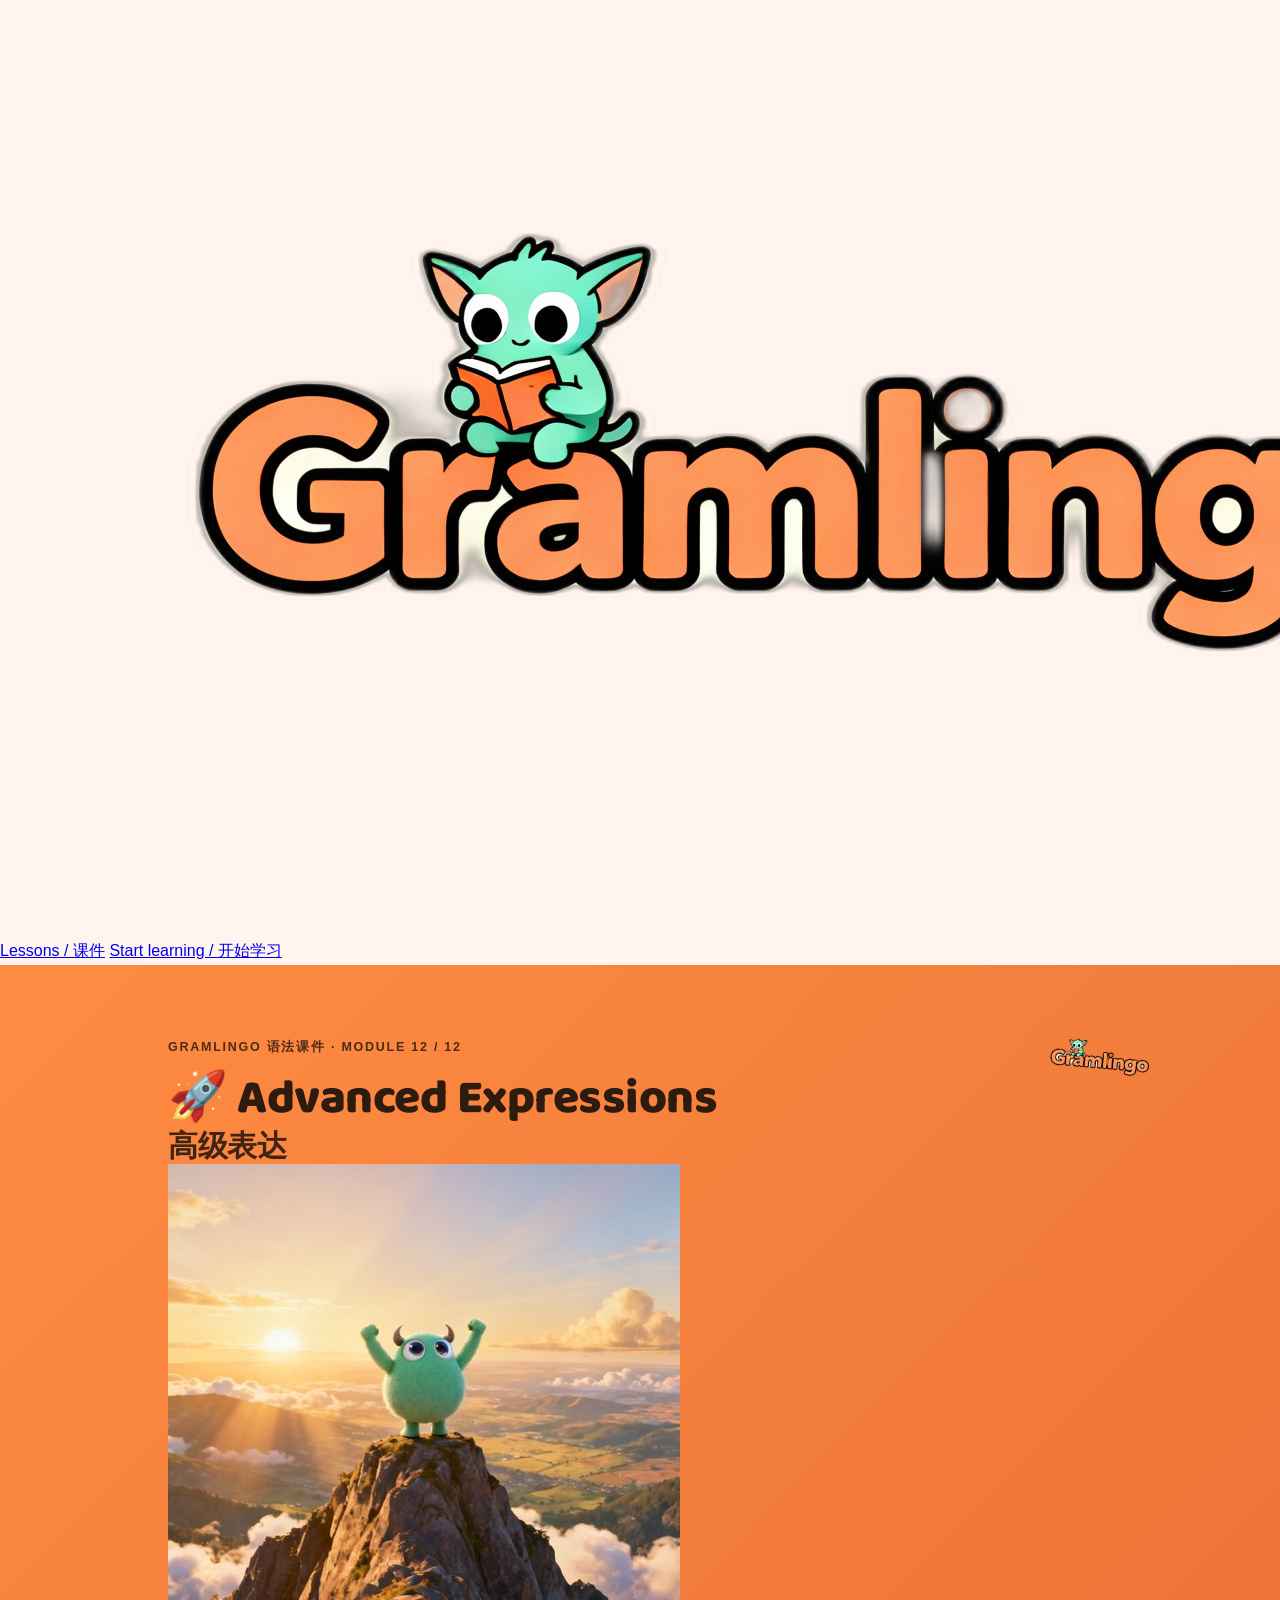
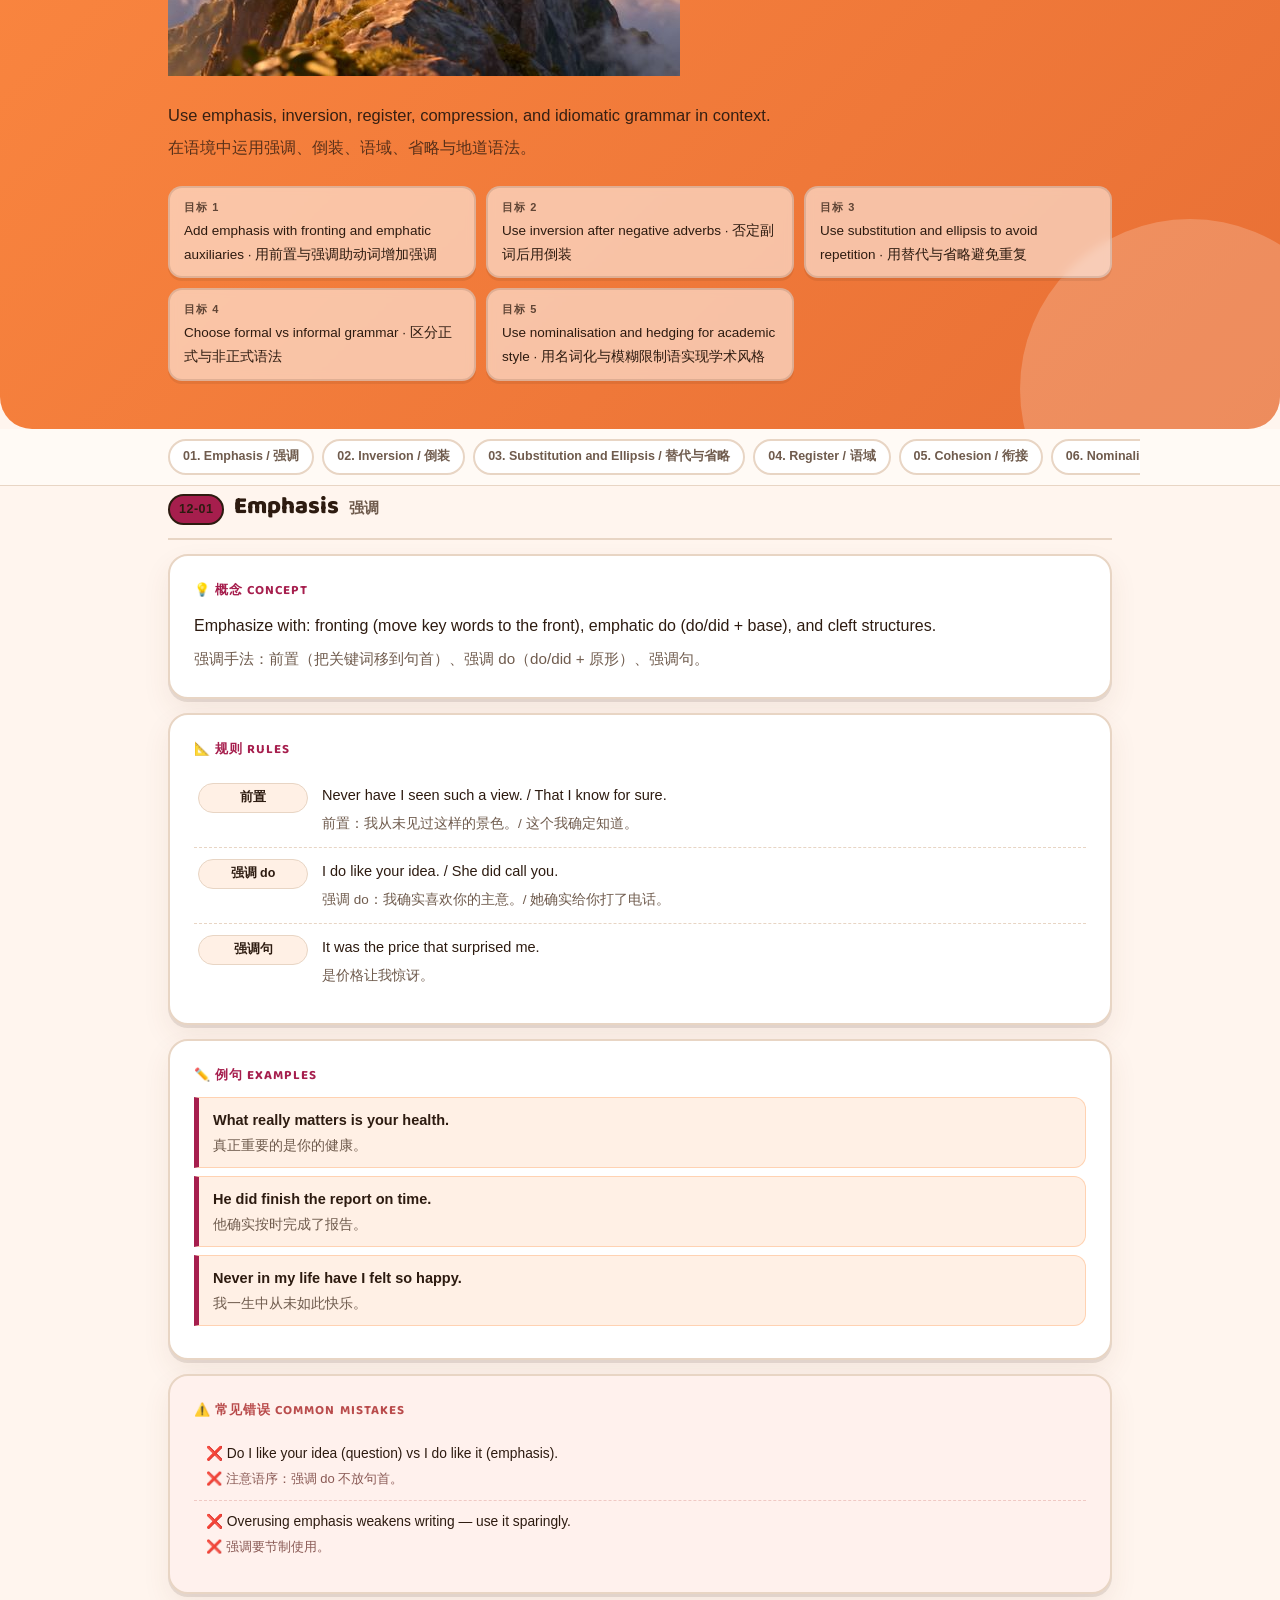
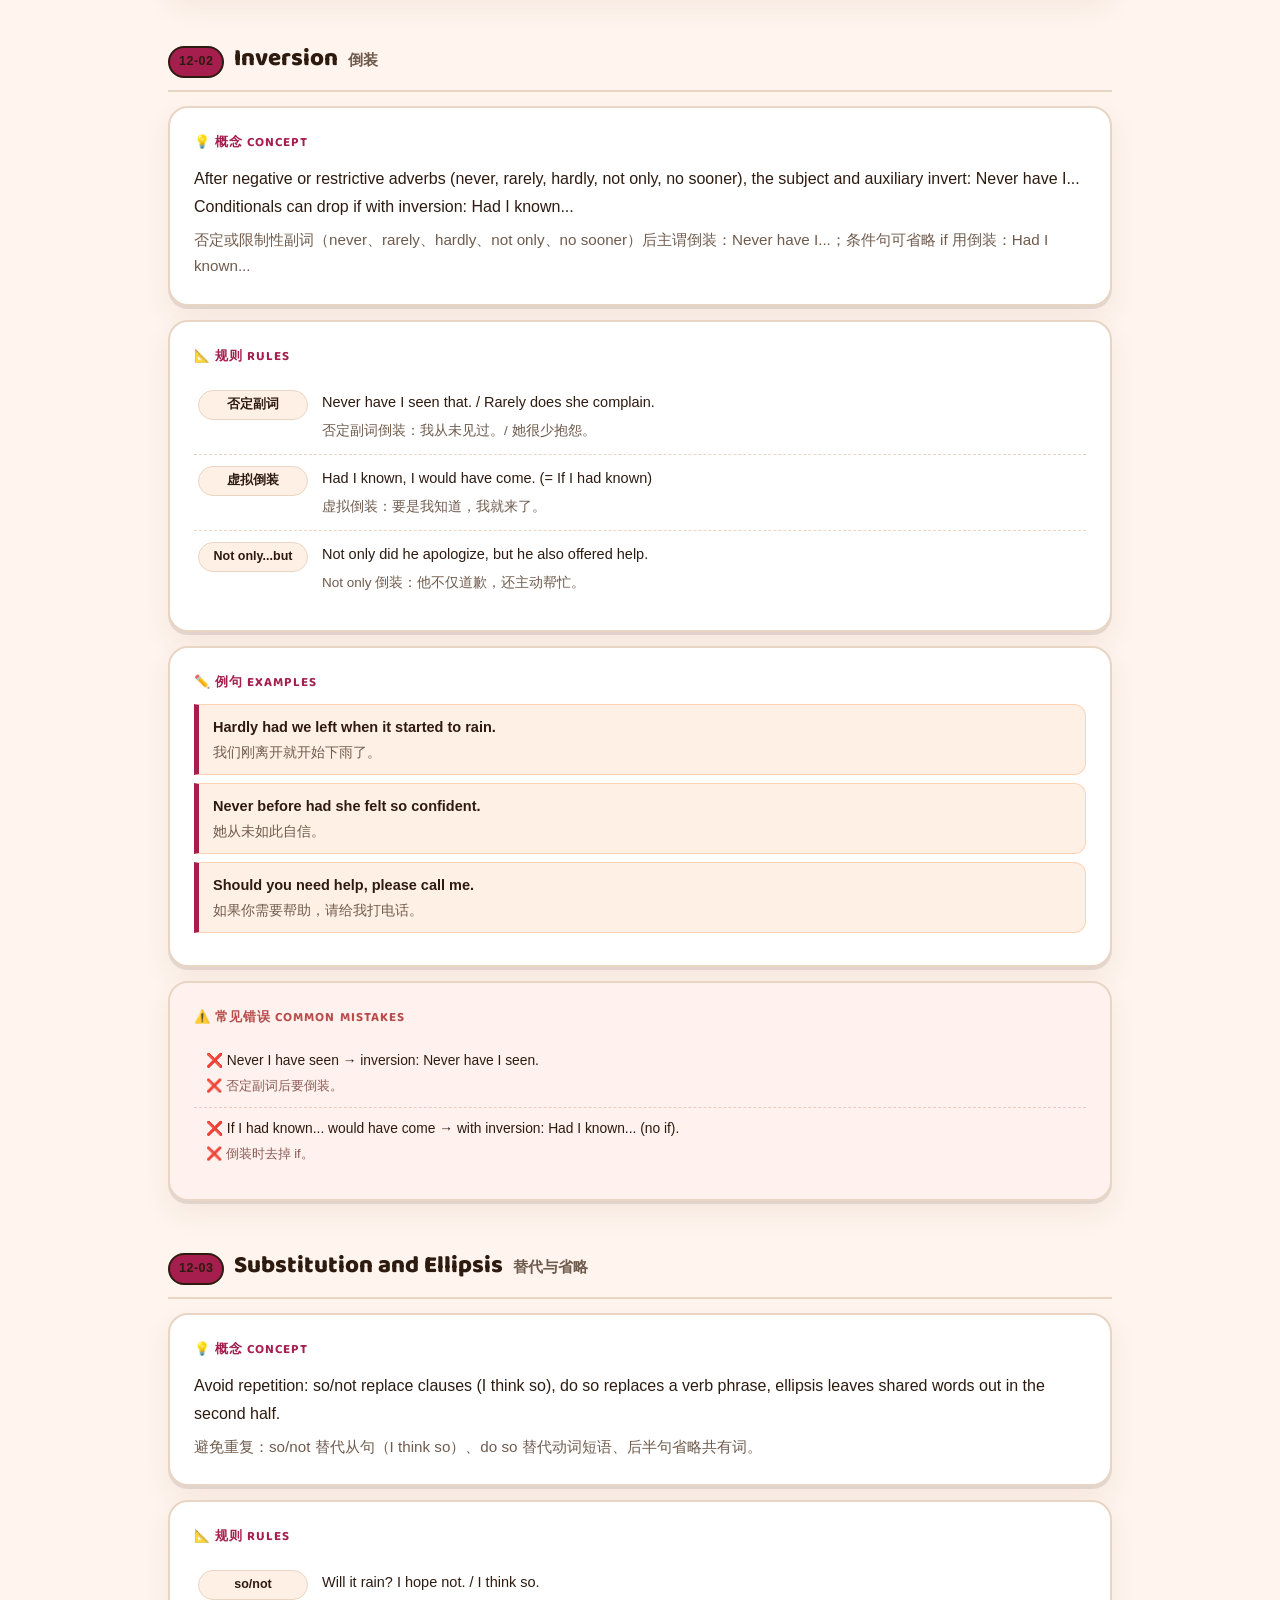
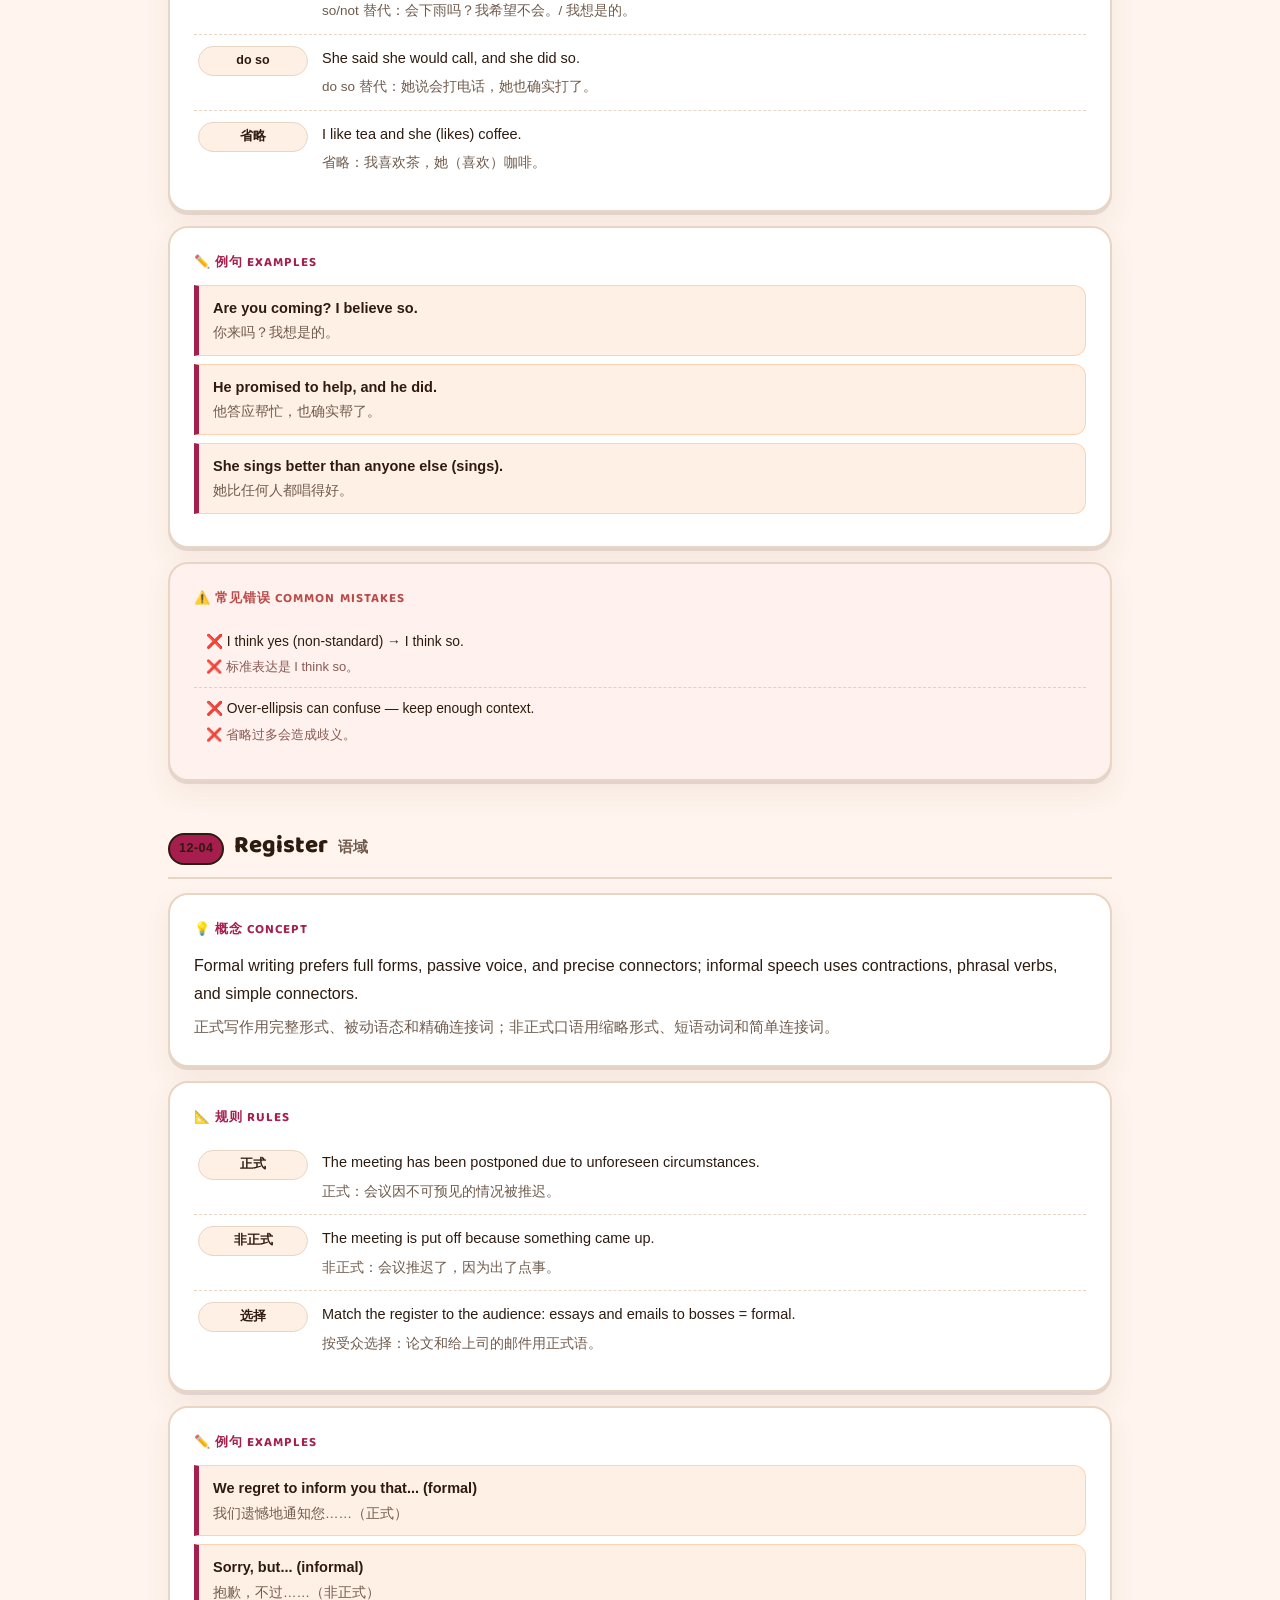
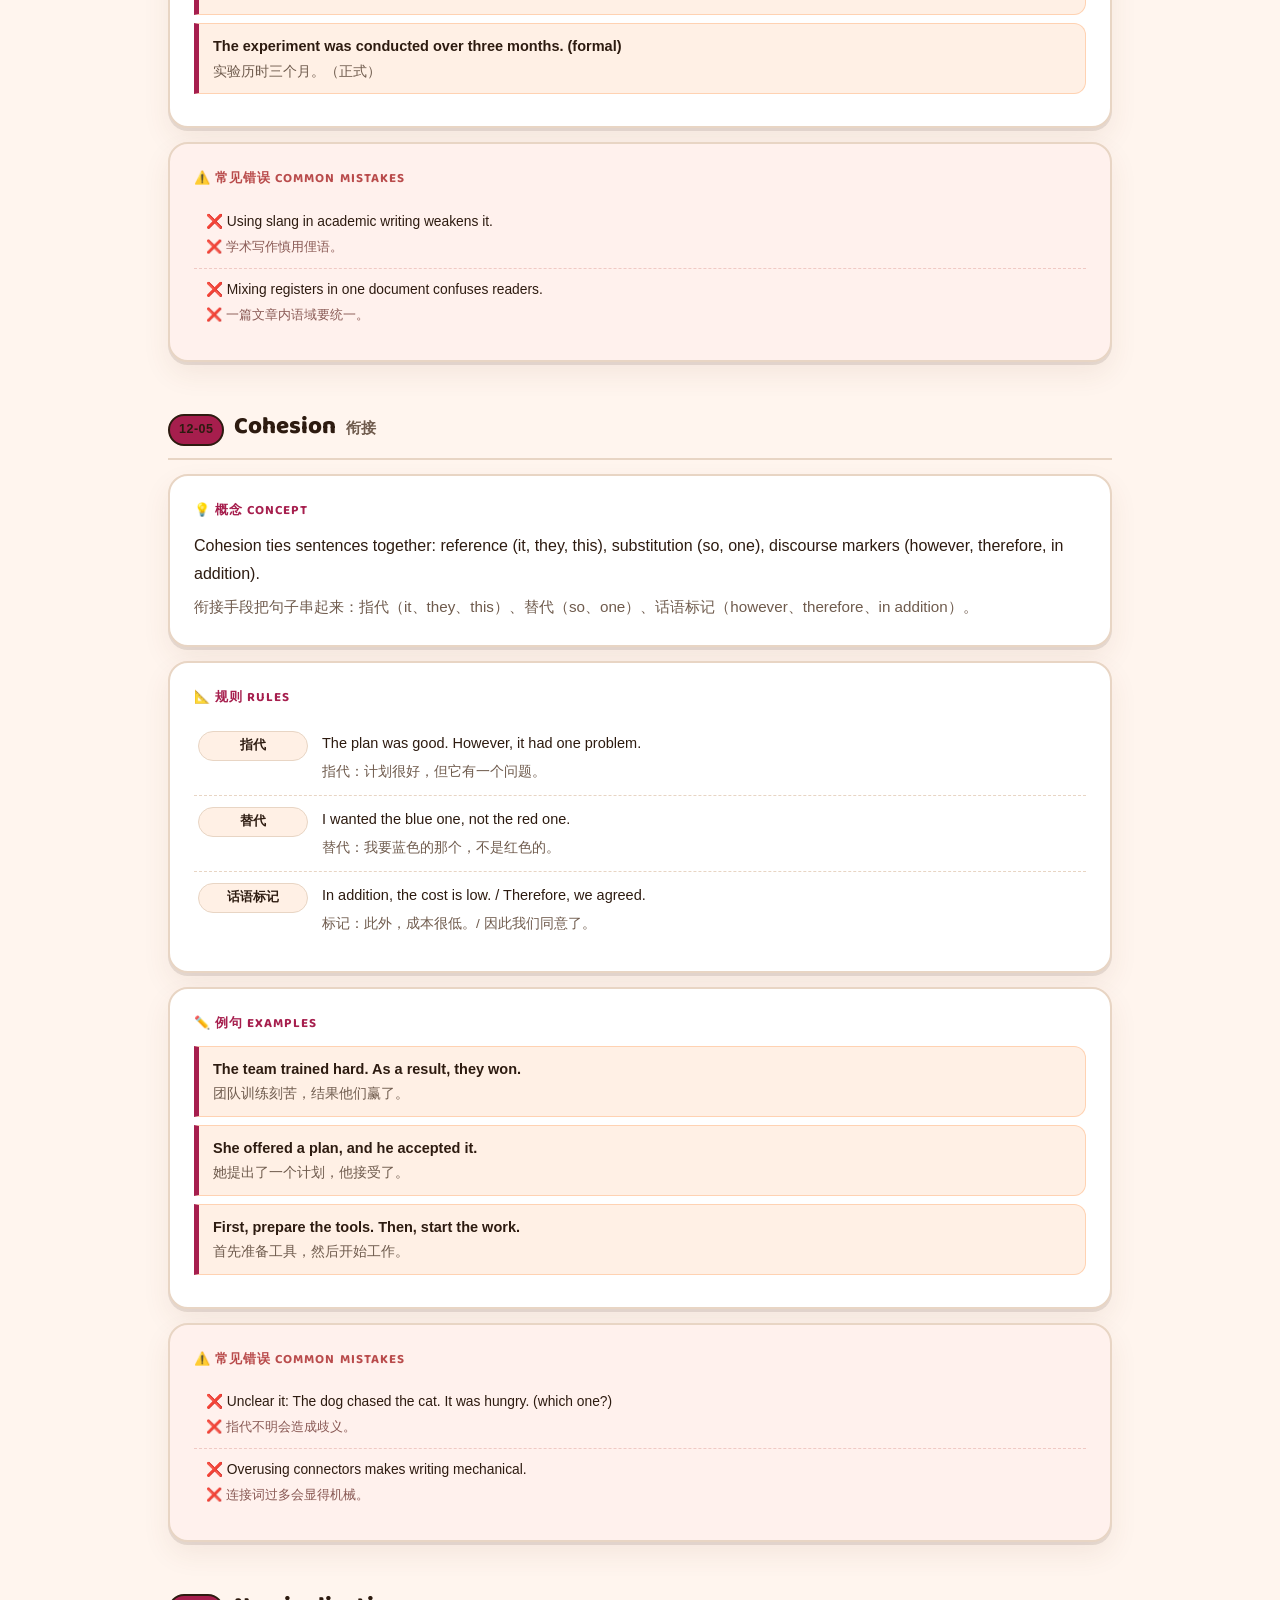
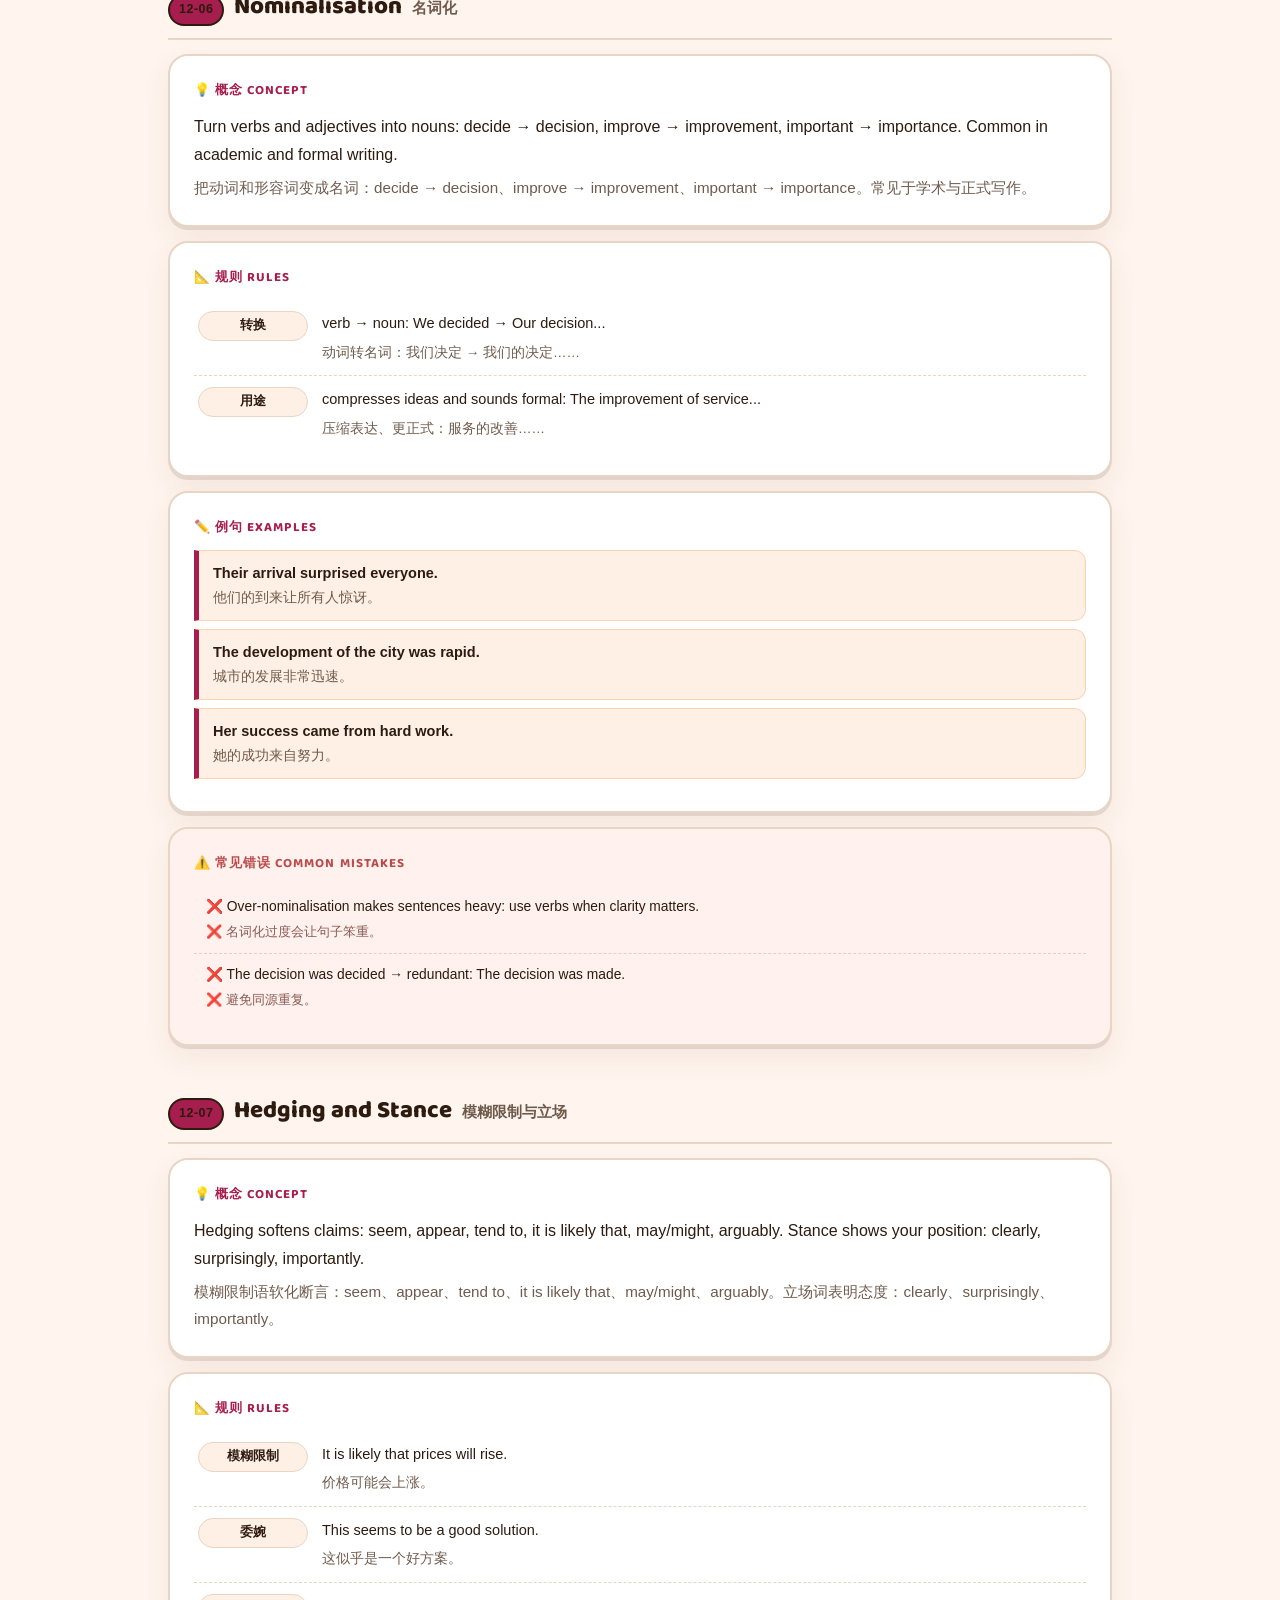
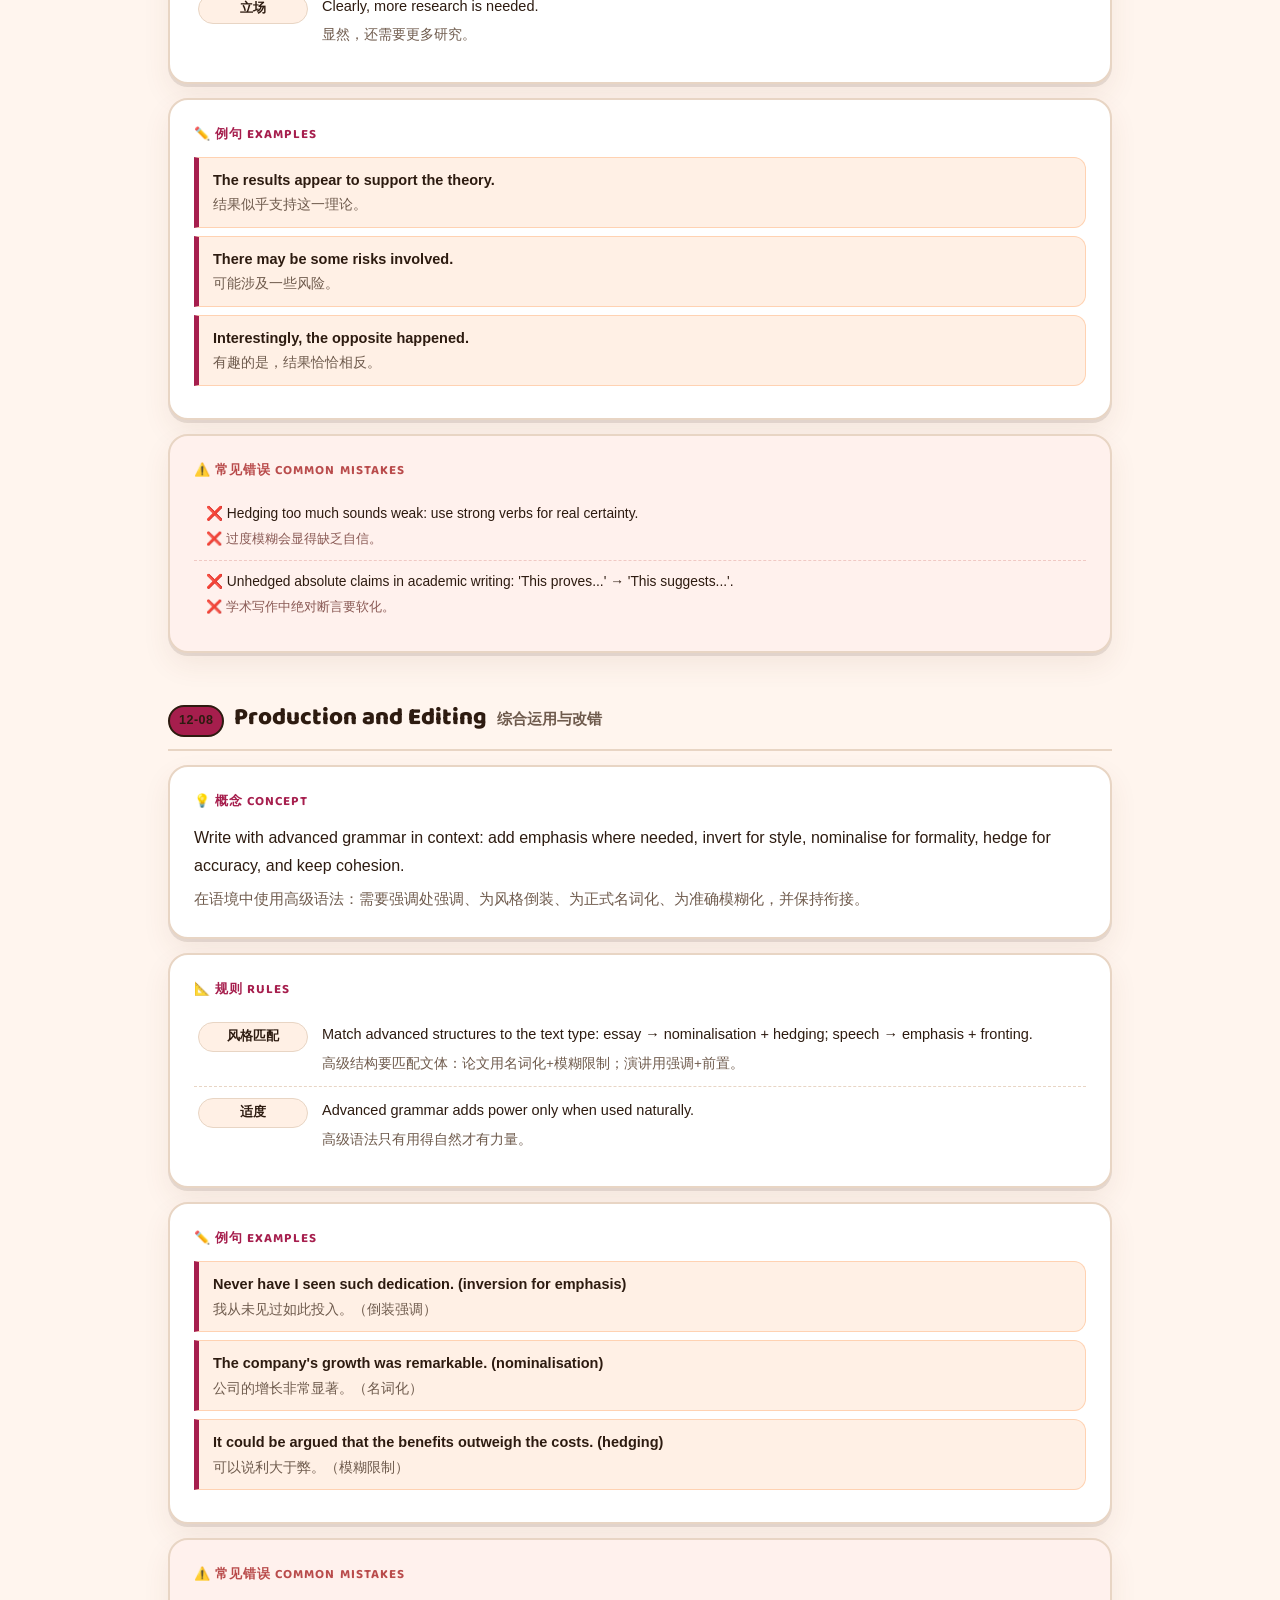
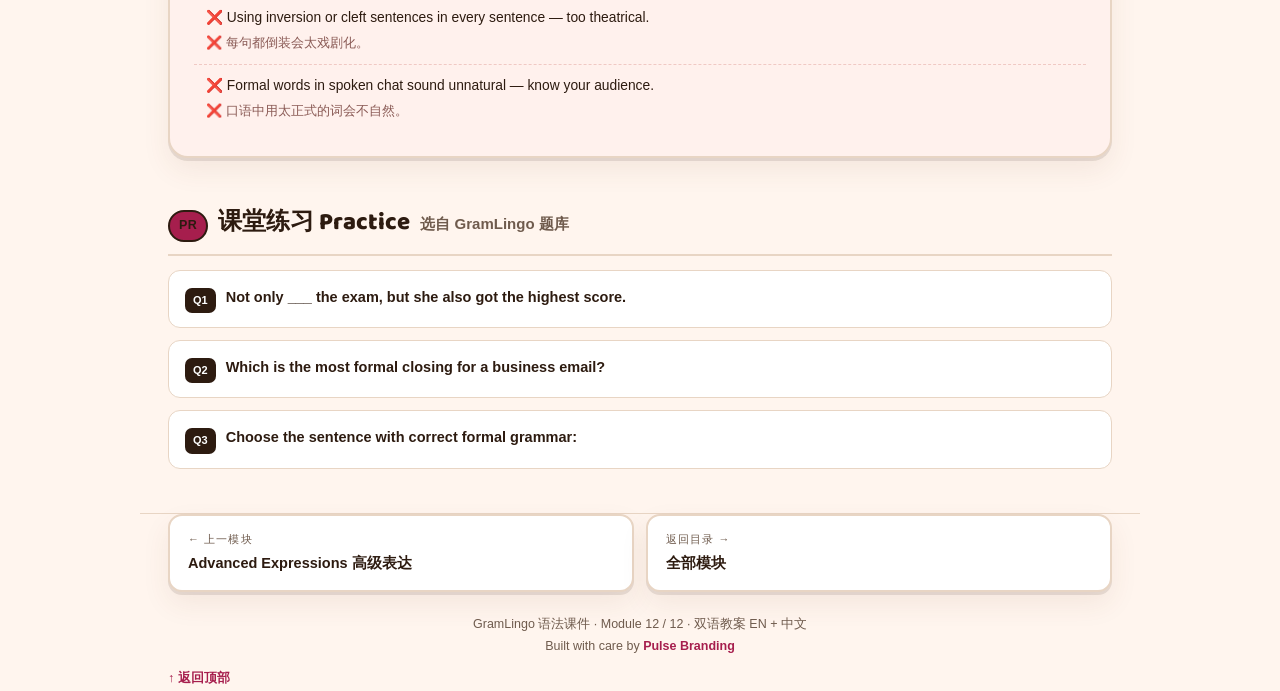
==== commit 3f8cfa4c: "Match lesson UI to landing components: advanced.html" ====
--- a/advanced.html
+++ b/advanced.html
@@ -7,6 +7,13 @@
 <link rel="stylesheet" href="lessons.css">
 </head>
 <body data-accent="#A61E4D">
+<nav class="lesson-nav" aria-label="Primary navigation">
+  <a class="lesson-brand" href="index.html"><img src="assets/gramlingo-logo.png" alt="GramLingo"></a>
+  <div class="lesson-nav-links">
+    <a class="lesson-nav-link lesson-nav-link--active" href="index.html">Lessons / 课件</a>
+    <a class="lesson-nav-link" href="https://app.gramlingo.online">Start learning / 开始学习</a>
+  </div>
+</nav>
 <header class="cover">
   <div class="wrap">
     <div class="kicker">GramLingo 语法课件 · Module 12 / 12</div>
--- a/lessons.css
+++ b/lessons.css
@@ -103,3 +103,43 @@
   .rule b{grid-row:auto;justify-self:start;margin-bottom:2px}
   .objectives{grid-template-columns:1fr}
 }
+
+/* GramLingo landing-page visual language */
+@font-face{font-family:Baloo2;src:url('assets/fonts/baloo2-700.woff2') format('woff2');font-weight:700;font-display:swap}
+@font-face{font-family:Baloo2;src:url('assets/fonts/baloo2-800.woff2') format('woff2');font-weight:800;font-display:swap}
+@font-face{font-family:DMSans;src:url('assets/fonts/dmsans-400.woff2') format('woff2');font-weight:400;font-display:swap}
+@font-face{font-family:DMSans;src:url('assets/fonts/dmsans-600.woff2') format('woff2');font-weight:600;font-display:swap}
+:root{--ink:#2d1b10;--ink2:#6f5b4d;--line:#e8d5c4;--bg:#fff5ee;--card:#fff;--accent:#ff8c42;--accent-soft:#fff0e5;--warn:#b94b4b;--warn-soft:#fff1ed;--radius:20px;--shadow:0 3px 0 rgba(45,27,16,.1),0 12px 28px rgba(117,70,40,.08)}
+body{font-family:DMSans,-apple-system,BlinkMacSystemFont,"Segoe UI","PingFang SC","Microsoft YaHei",sans-serif;background:var(--bg);color:var(--ink)}
+h1,h2,h3{font-family:Baloo2,DMSans,sans-serif}
+.cover{background:linear-gradient(135deg,#ff8c42,#e86f35);color:var(--ink);border-radius:0 0 32px 32px}
+.cover::after{right:clamp(18px,9vw,120px);top:28px;width:130px;height:130px;background:url('assets/gramlingo-logo.png') center/contain no-repeat;opacity:.95;transform:rotate(5deg)}
+.cover::before{content:"";position:absolute;inset:auto -80px -130px auto;width:340px;height:340px;border-radius:50%;background:rgba(255,255,255,.2)}
+.cover h1{font-size:clamp(30px,5vw,48px);line-height:1.1}
+.objectives div{background:rgba(255,255,255,.55);border:2px solid rgba(45,27,16,.12);border-radius:14px;box-shadow:0 3px 0 rgba(45,27,16,.08)}
+.toc{background:rgba(255,250,246,.94);border-color:var(--line)}
+.toc a{border:2px solid var(--line)}
+.toc a.on{background:var(--accent);border-color:var(--ink);color:var(--ink)}
+.phase-num{background:var(--accent);color:var(--ink);border:2px solid var(--ink);border-radius:999px}
+.card{border:2px solid var(--line);box-shadow:var(--shadow)}
+.rule b{color:var(--ink);background:var(--accent-soft);border:1px solid var(--line);border-radius:999px}
+.ex{border:1px solid #ffd2b2;border-left:5px solid var(--accent);background:var(--accent-soft);border-radius:0 12px 12px 0}
+.practice .opt{background:#fffaf6;border:2px solid var(--line);border-radius:10px}
+.practice .opt[aria-pressed="true"]{border-color:var(--accent);box-shadow:0 0 0 3px rgba(255,140,66,.22)}
+.nav-prev-next a{border:2px solid var(--line)}
+@media (max-width:640px){.cover::after{right:12px;top:20px;width:84px;height:84px;opacity:.7}}
+.hub .cover{padding-bottom:clamp(34px,6vw,58px)}
+.hub .cover h1{max-width:none}
+.hub .cover .sub{max-width:680px;margin-top:14px}
+.hub .grid{display:grid;grid-template-columns:repeat(auto-fit,minmax(260px,1fr));gap:18px;padding:clamp(26px,5vw,48px) 0}
+.hub .module-card{display:block;overflow:hidden;background:var(--card);border:2px solid var(--line);border-radius:20px;color:var(--ink);text-decoration:none;box-shadow:var(--shadow);transition:transform .15s,box-shadow .15s,border-color .15s}
+.hub .module-card:hover{transform:translateY(-3px);border-color:var(--accent);box-shadow:0 5px 0 rgba(45,27,16,.12),0 18px 34px rgba(117,70,40,.12)}
+.hub .module-card img{display:block;width:100%;aspect-ratio:3/1.25;object-fit:cover}
+.hub .module-card-body{padding:16px 18px 18px}
+.hub .module-card-body .num{font-size:11px;letter-spacing:.1em;text-transform:uppercase;color:var(--accent);font-weight:700}
+.hub .module-card-body h2{font-size:20px;line-height:1.2;margin-top:6px}
+.hub .module-card-body .zh{display:block;color:var(--ink2);font-size:15px;margin-top:3px}
+.hub .module-card-body p{margin-top:9px;color:var(--ink2);font-size:13.5px}
+.hub footer{border-top:1px solid var(--line);padding:24px 0 40px;text-align:center;color:var(--ink2);font-size:12.5px}
+.hub footer a{color:var(--accent);font-weight:700;text-decoration:none}
+@media (max-width:640px){.hub .grid{grid-template-columns:1fr}.hub .module-card img{aspect-ratio:3/1.1}}
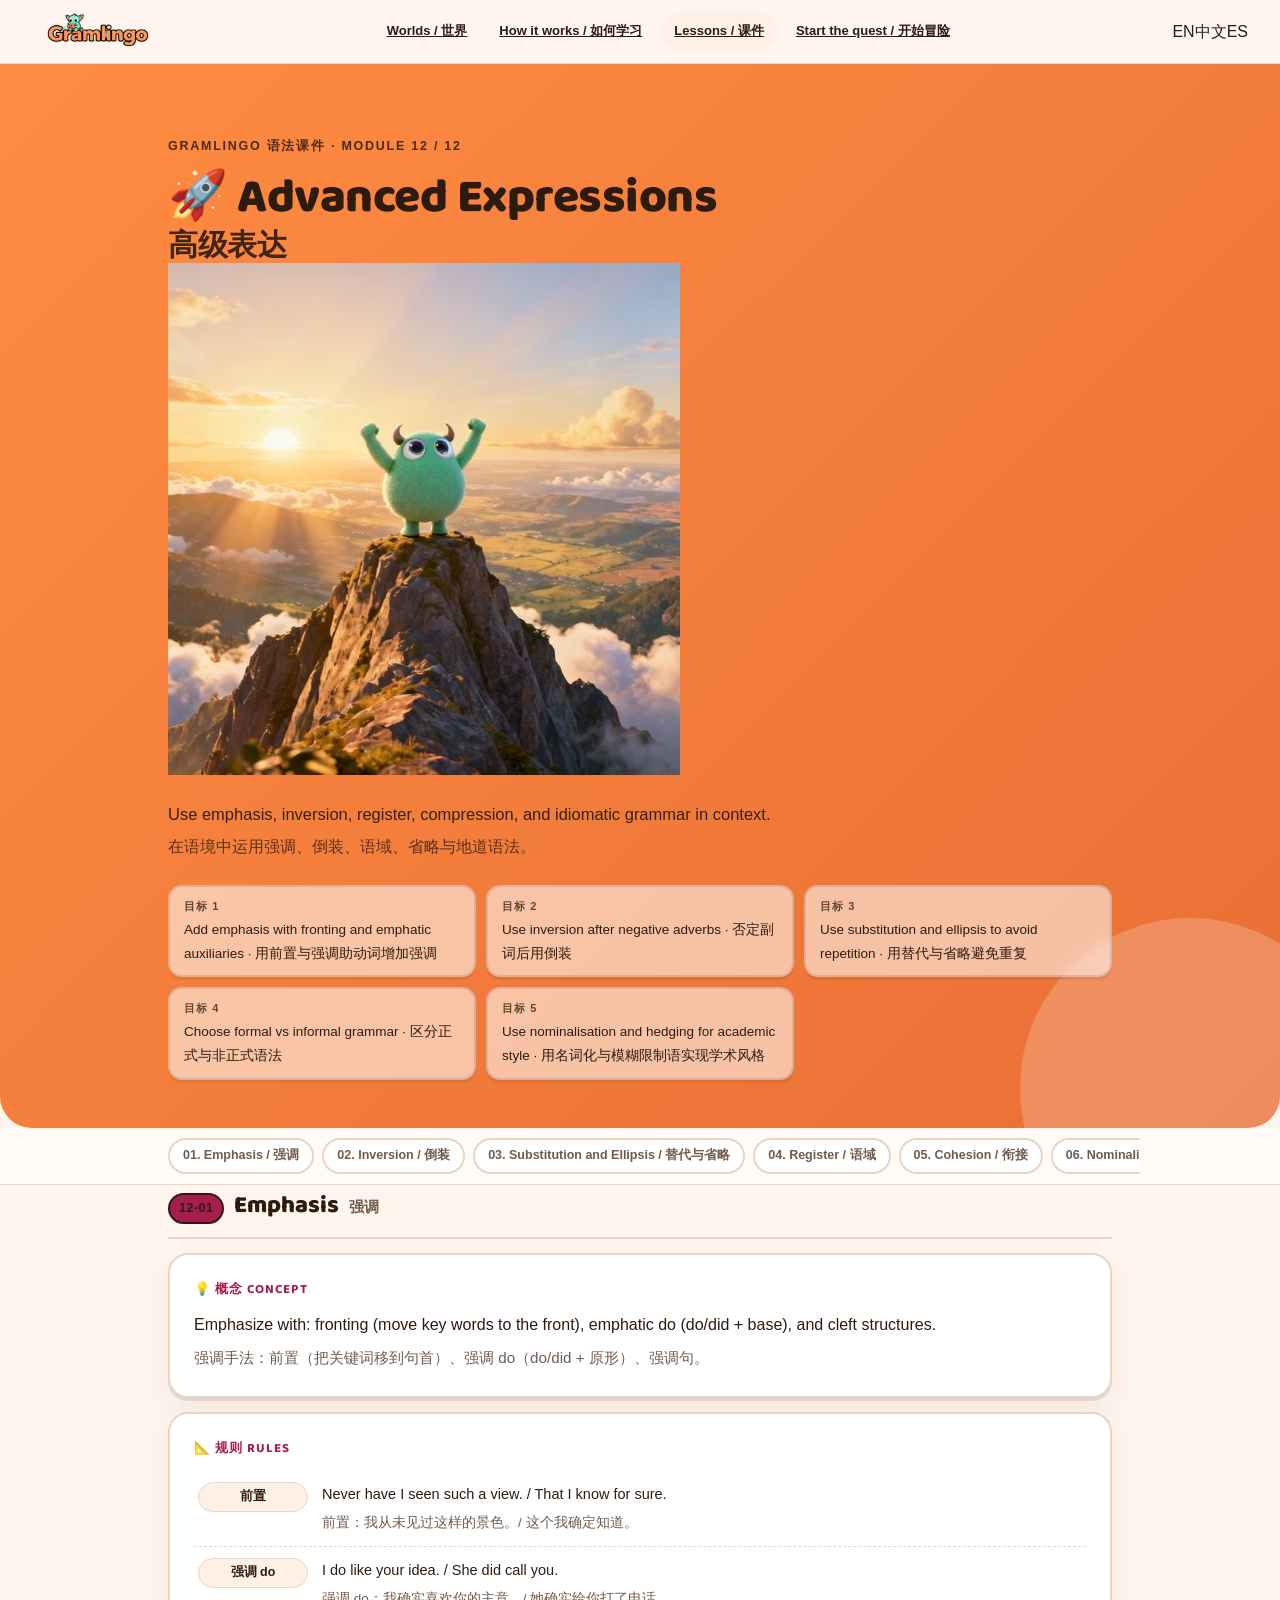
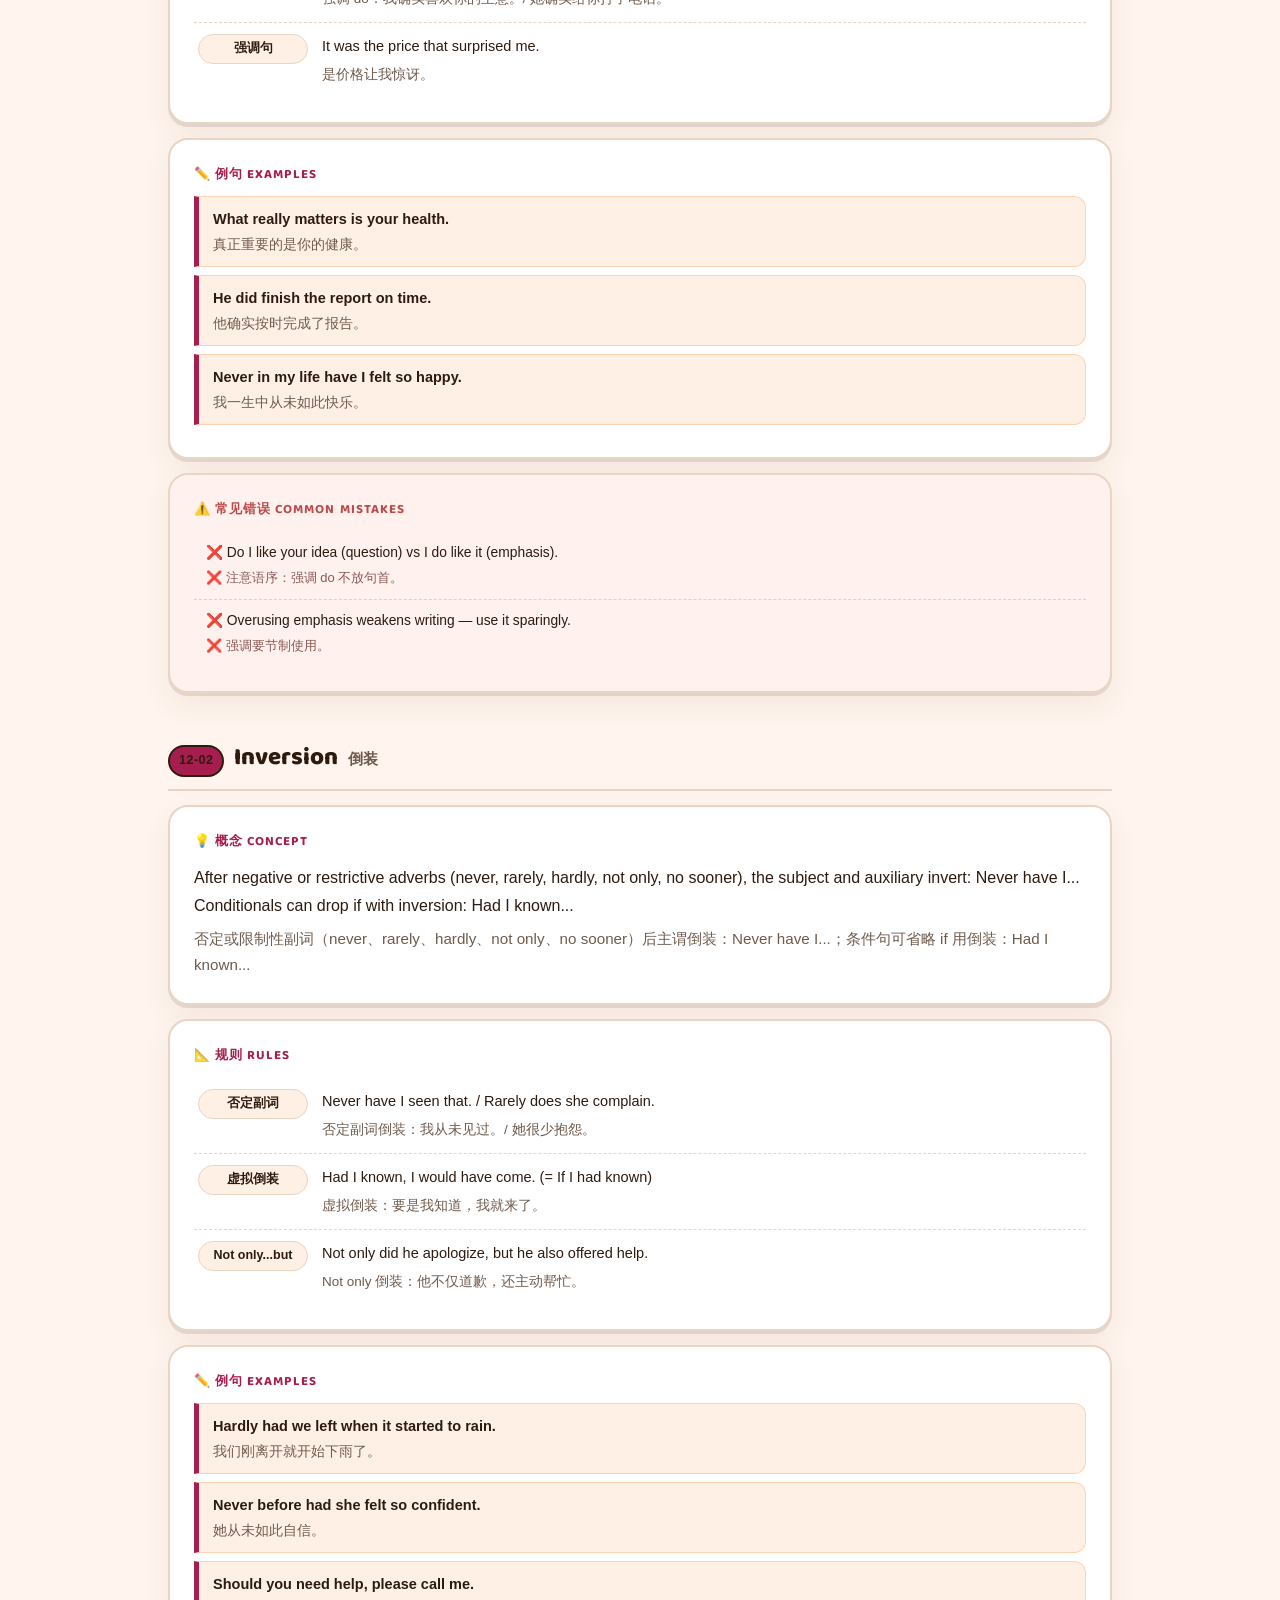
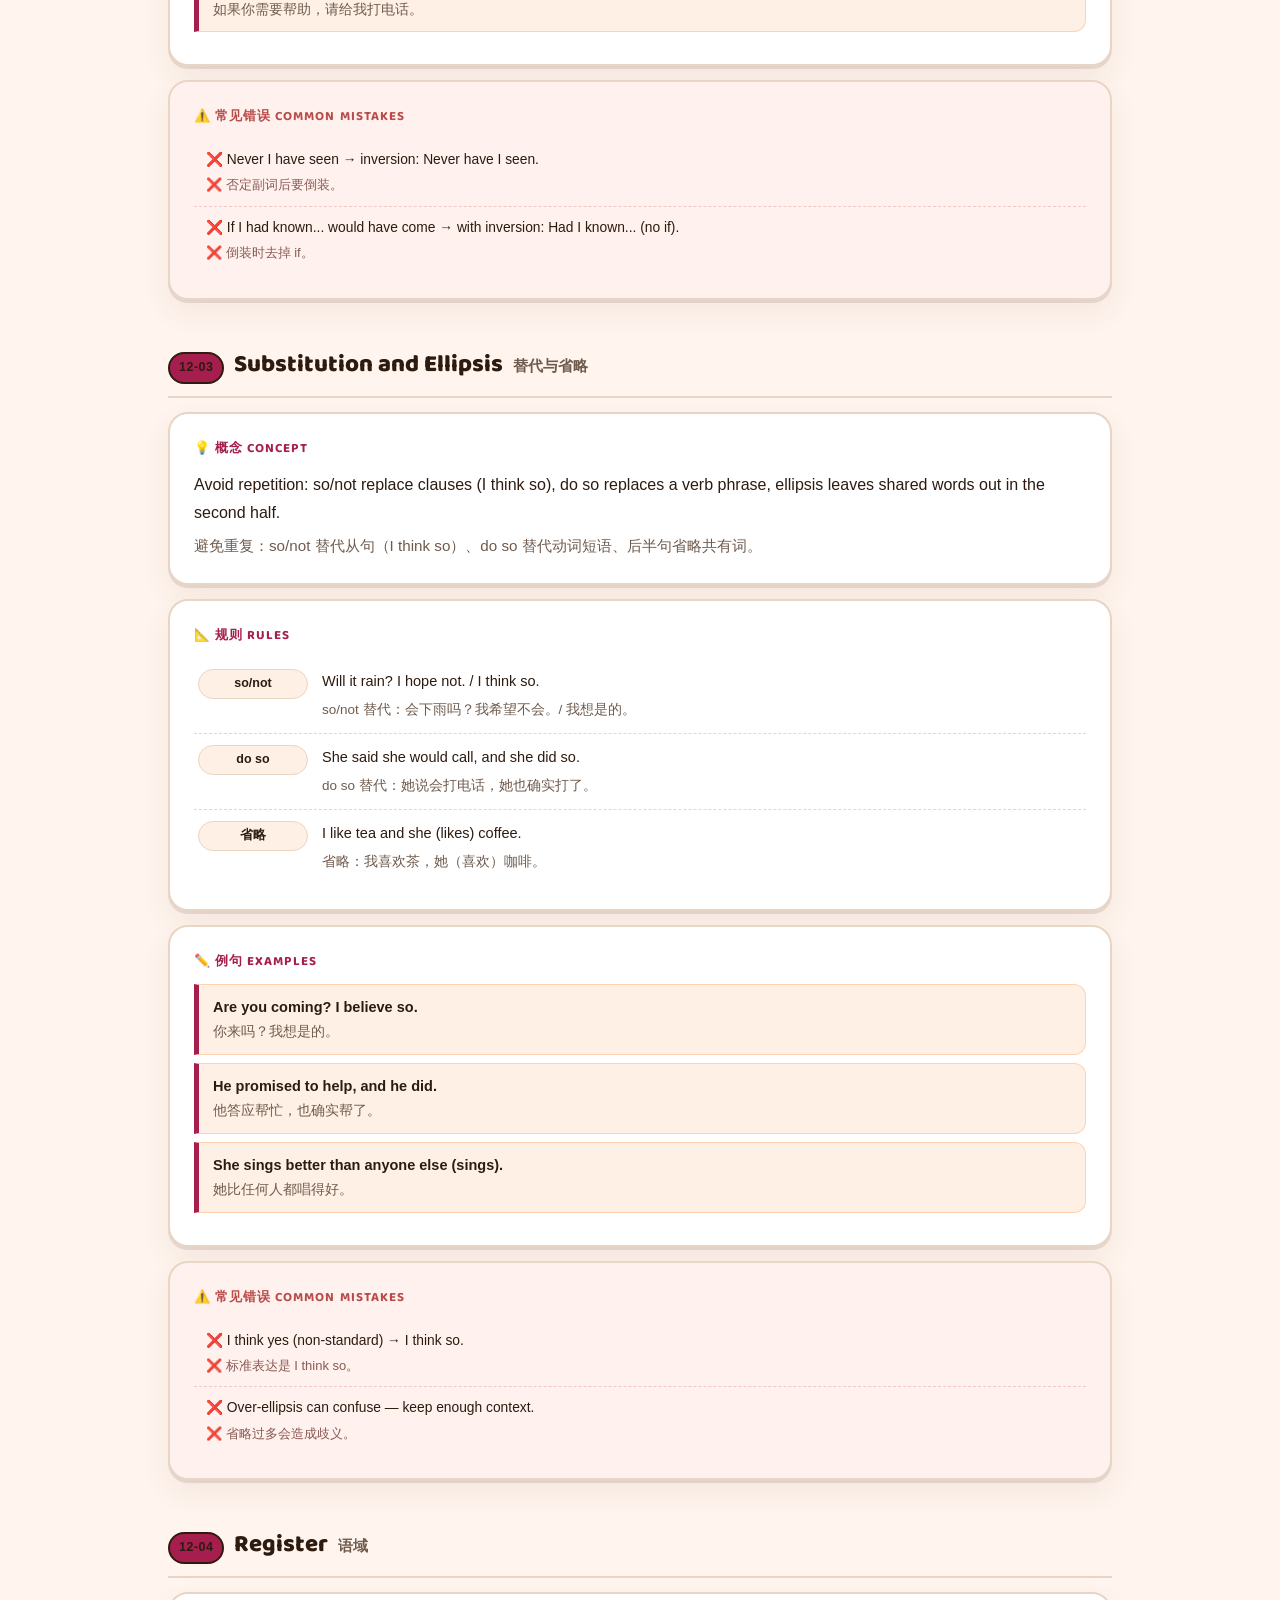
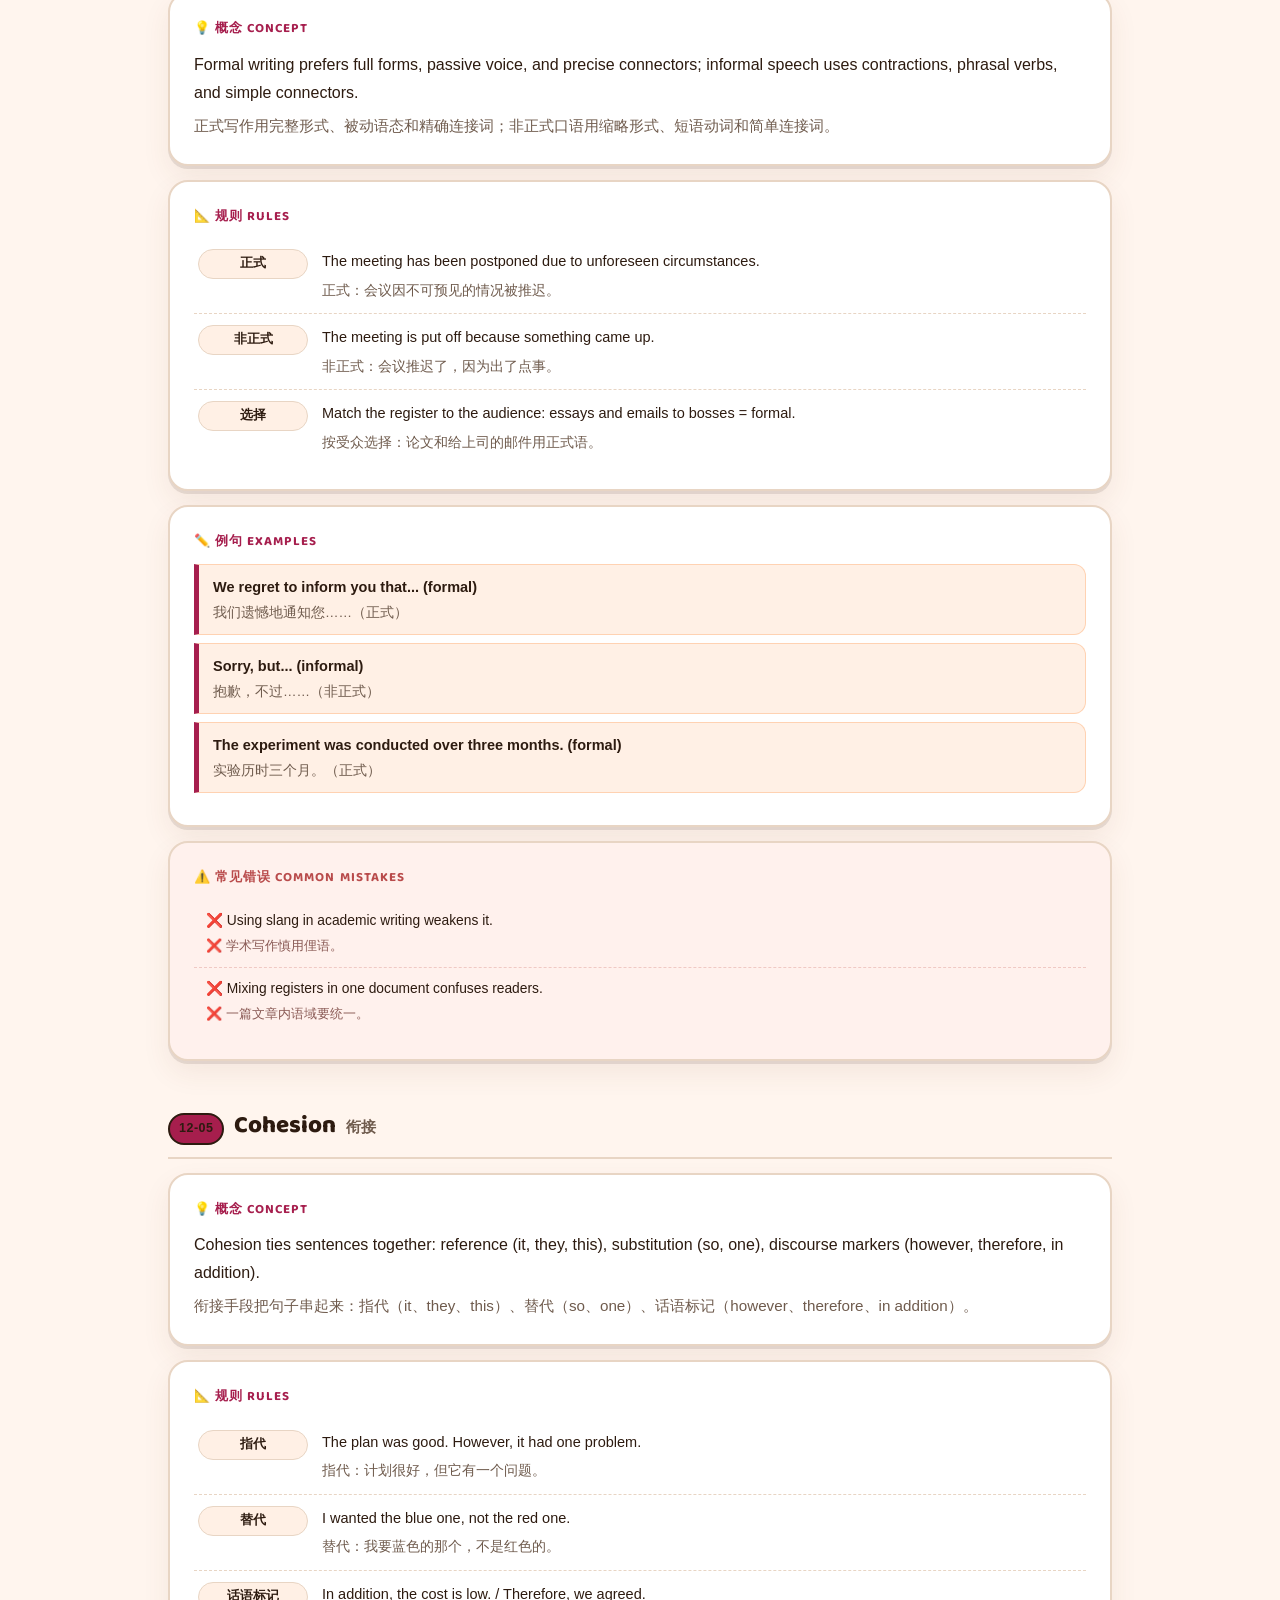
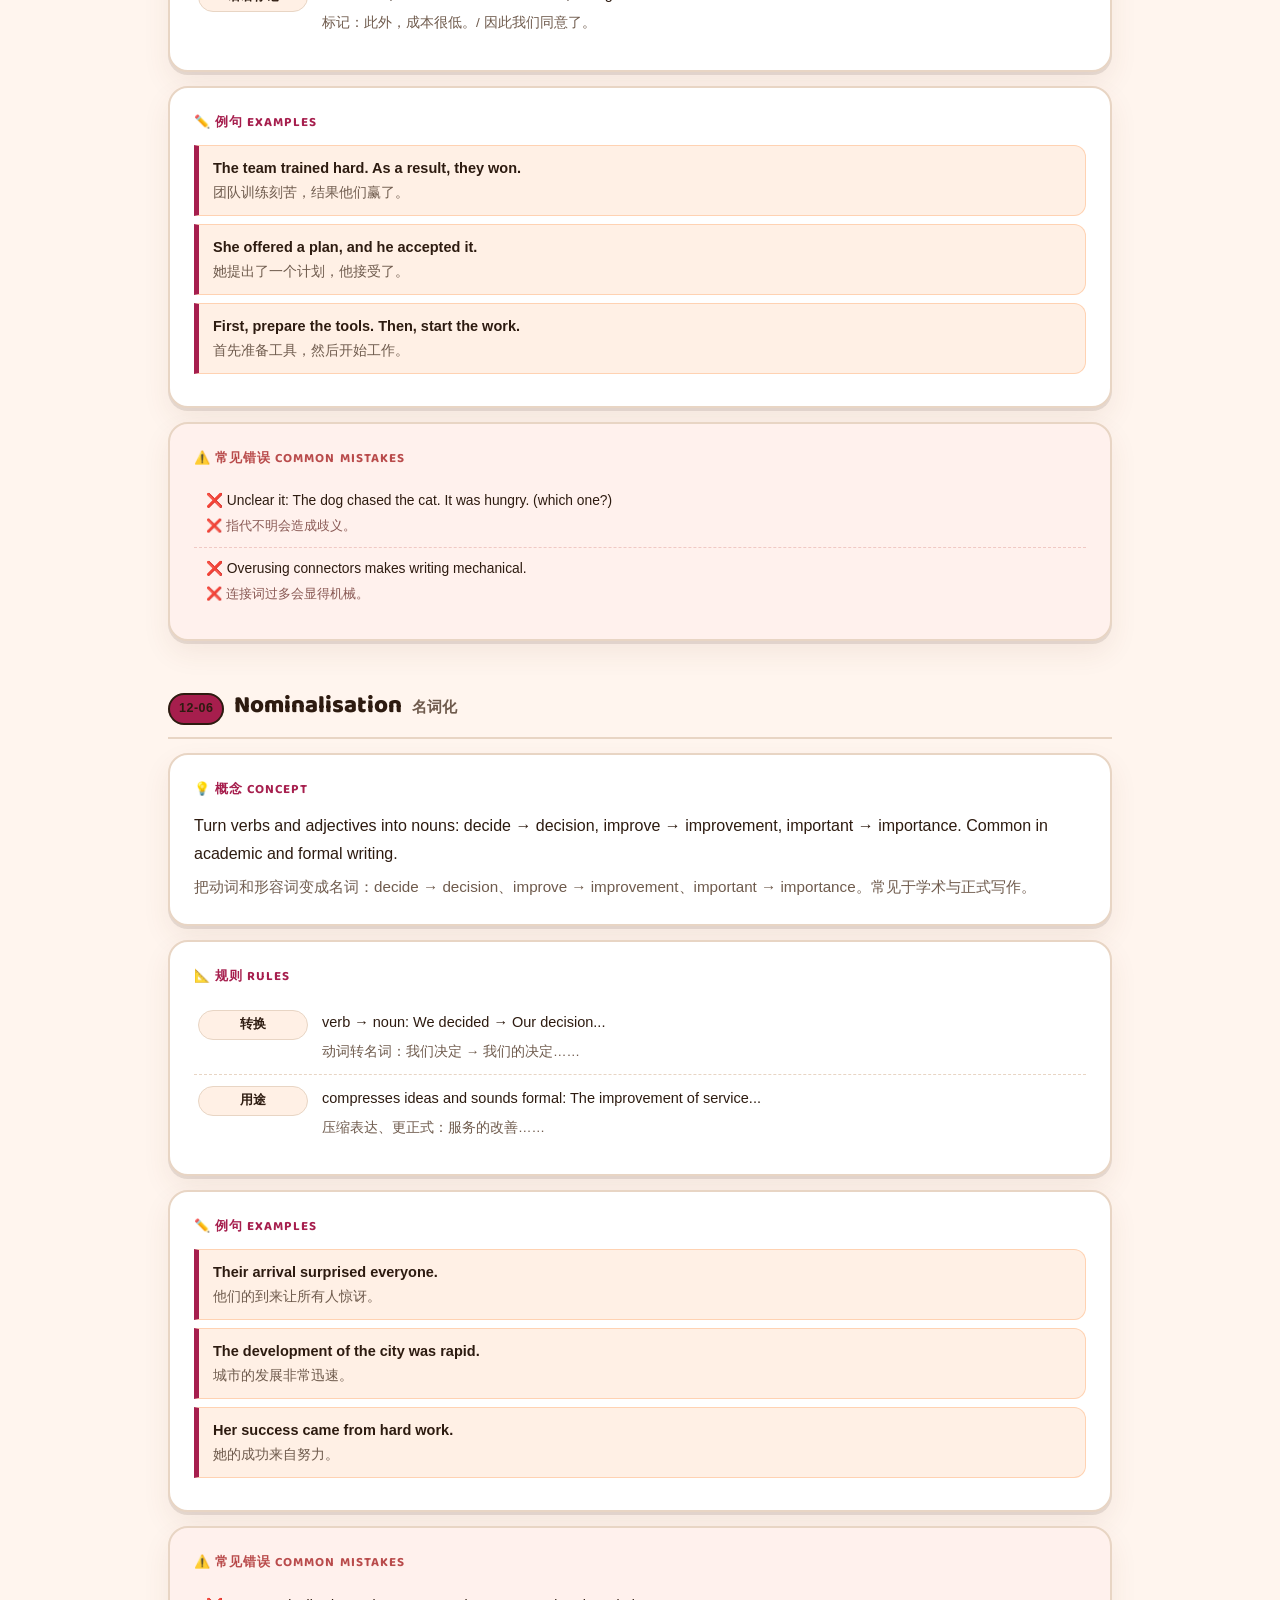
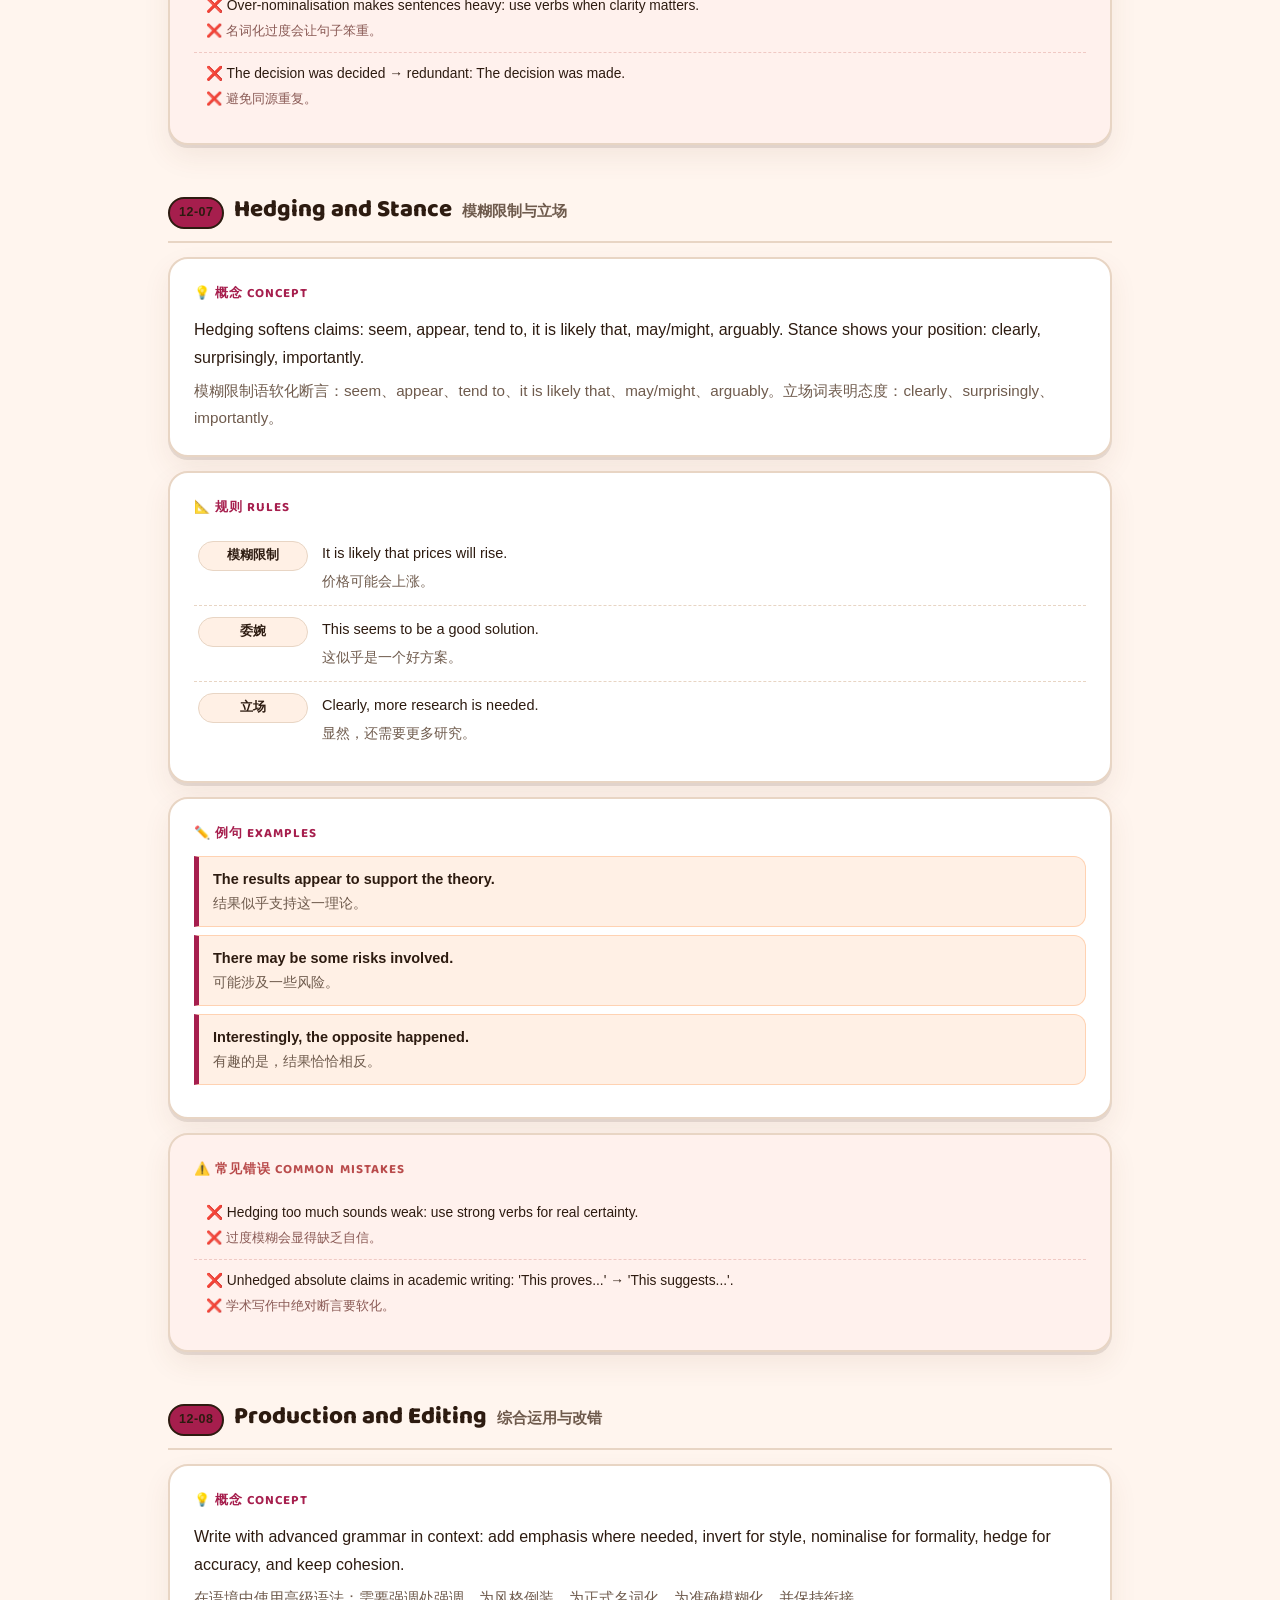
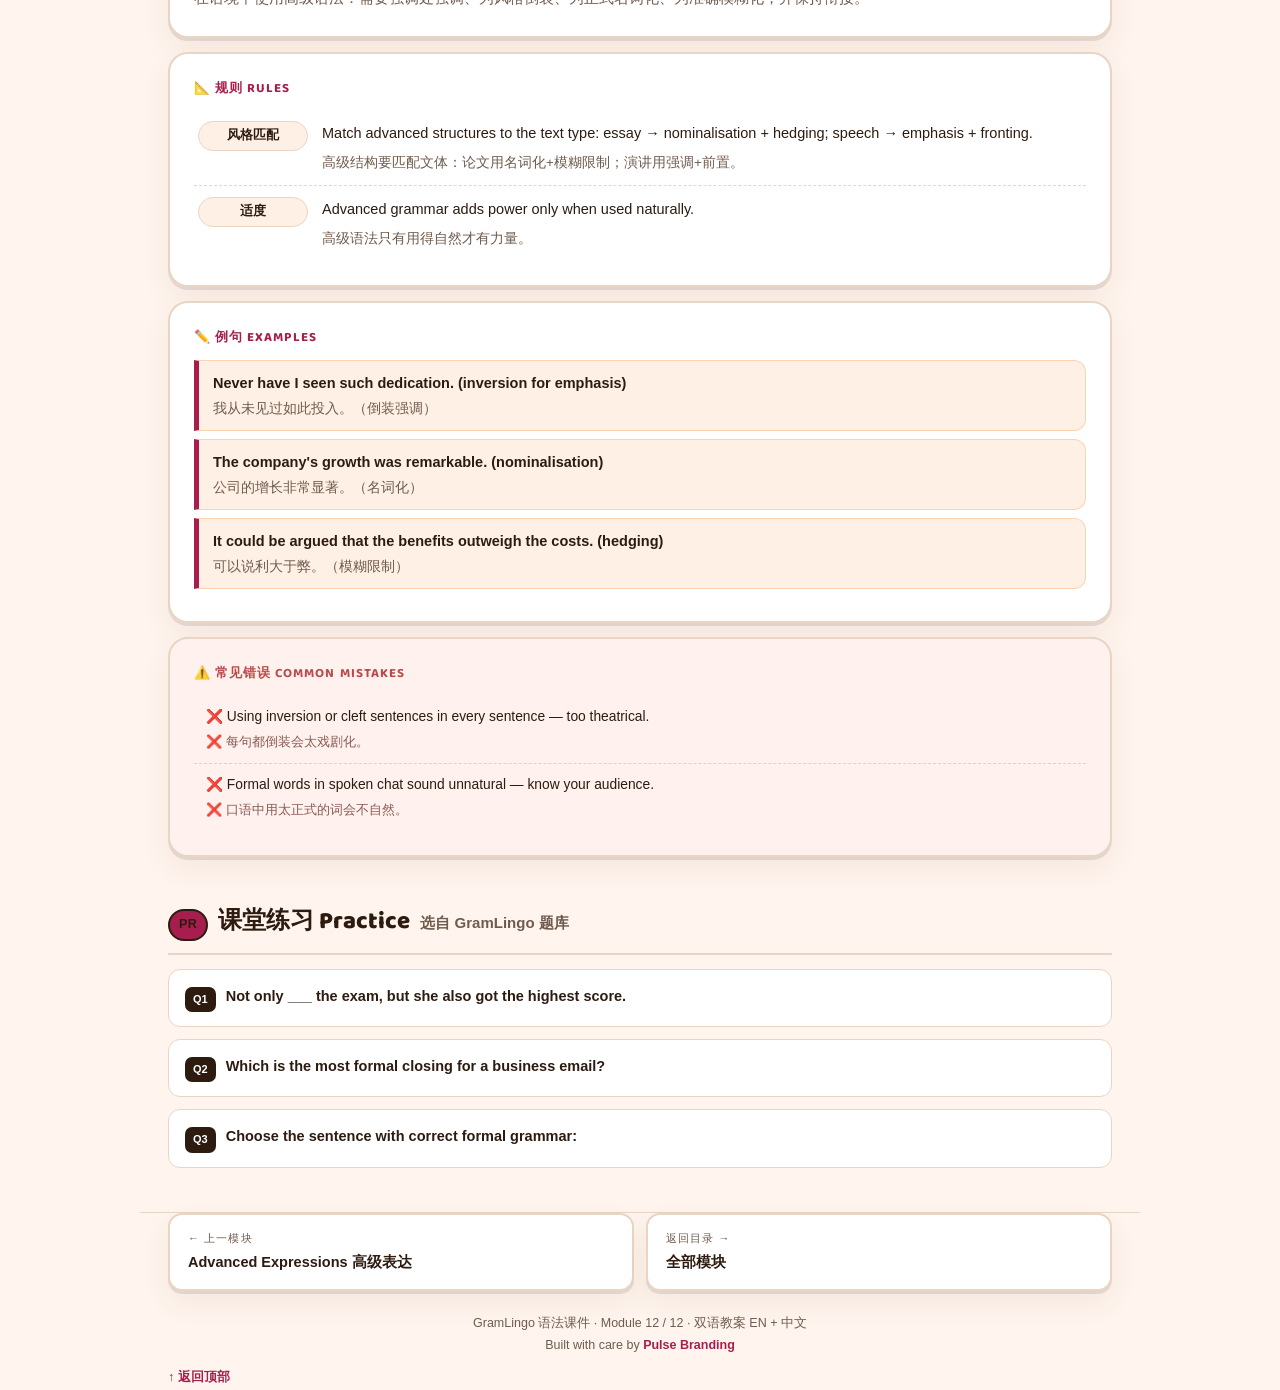
==== commit 32f5b784: "Match lesson site to public landing: advanced.html" ====
--- a/advanced.html
+++ b/advanced.html
@@ -10,9 +10,12 @@
 <nav class="lesson-nav" aria-label="Primary navigation">
   <a class="lesson-brand" href="index.html"><img src="assets/gramlingo-logo.png" alt="GramLingo"></a>
   <div class="lesson-nav-links">
+    <a class="lesson-nav-link" href="https://gramlingo.online/#worlds">Worlds / 世界</a>
+    <a class="lesson-nav-link" href="https://gramlingo.online/#how-it-works">How it works / 如何学习</a>
     <a class="lesson-nav-link lesson-nav-link--active" href="index.html">Lessons / 课件</a>
-    <a class="lesson-nav-link" href="https://app.gramlingo.online">Start learning / 开始学习</a>
+    <a class="lesson-nav-link lesson-nav-link--cta" href="https://app.gramlingo.online">Start the quest / 开始冒险</a>
   </div>
+  <div class="lesson-language" aria-label="Language"><span class="lesson-language--active">EN</span><span>中文</span><span>ES</span></div>
 </nav>
 <header class="cover">
   <div class="wrap">
--- a/lessons.css
+++ b/lessons.css
@@ -142,4 +142,12 @@
 .hub .module-card-body p{margin-top:9px;color:var(--ink2);font-size:13.5px}
 .hub footer{border-top:1px solid var(--line);padding:24px 0 40px;text-align:center;color:var(--ink2);font-size:12.5px}
 .hub footer a{color:var(--accent);font-weight:700;text-decoration:none}
+.lesson-nav{height:64px;display:flex;align-items:center;justify-content:space-between;padding:0 clamp(16px,4vw,32px);background:rgba(255,245,238,.92);backdrop-filter:blur(12px);-webkit-backdrop-filter:blur(12px);border-bottom:1px solid var(--line);position:sticky;top:0;z-index:100}
+.cover::after{display:none}
+.lesson-brand{display:inline-flex;align-items:center;height:48px}.lesson-brand img{display:block;width:132px;height:auto}.lesson-nav-links{display:flex;align-items:center;gap:8px}.lesson-nav-link{color:var(--ink);font-size:13px;font-weight:600;padding:8px 12px;border-radius:999px;transition:background .15s,color .15s}.lesson-nav-link:hover,.lesson-nav-link--active{background:var(--accent-soft);color:var(--ink)}
+.hub .cover{border-radius:0 0 32px 32px}.hub .cover::after{background:url('assets/gramlingo-logo.png') center/contain no-repeat}.hub .module-gallery-section{padding:clamp(40px,8vw,72px) 0}.hub .gallery-wrap{max-width:980px}.hub .module-gallery{gap:16px;padding:8px 4px 14px}.hub .module-card{width:260px;border-radius:10px;border:1px solid #f0e5d8;box-shadow:none}.hub .module-card:hover{transform:translateY(-4px);box-shadow:0 8px 24px rgba(45,27,16,.1)}.hub .module-card-cover{aspect-ratio:3/4}.hub .module-card-body h2{font-family:Baloo2,DMSans,sans-serif;font-size:16px;min-height:2.6em;margin:0 0 4px}.hub .module-card-body{padding:16px}.hub .module-card-body p{display:-webkit-box;-webkit-line-clamp:2;-webkit-box-orient:vertical;overflow:hidden}.hub .module-card-body p.zh{margin-top:3px}.lesson-nav-link:focus-visible,.lesson-brand:focus-visible{outline:3px solid var(--accent);outline-offset:2px}
+.cover-art{animation:lesson-float 4s ease-in-out infinite}.lesson-brand img{animation:logo-settle .6s var(--ease-bounce)}
+@keyframes lesson-float{0%,100%{transform:translateY(0) rotate(0)}50%{transform:translateY(-8px) rotate(2deg)}}
+@keyframes logo-settle{from{opacity:0;transform:translateY(-5px) scale(.96)}to{opacity:1;transform:none}}
+@media (prefers-reduced-motion:reduce){.cover-art,.lesson-brand img{animation:none}}
 @media (max-width:640px){.hub .grid{grid-template-columns:1fr}.hub .module-card img{aspect-ratio:3/1.1}}
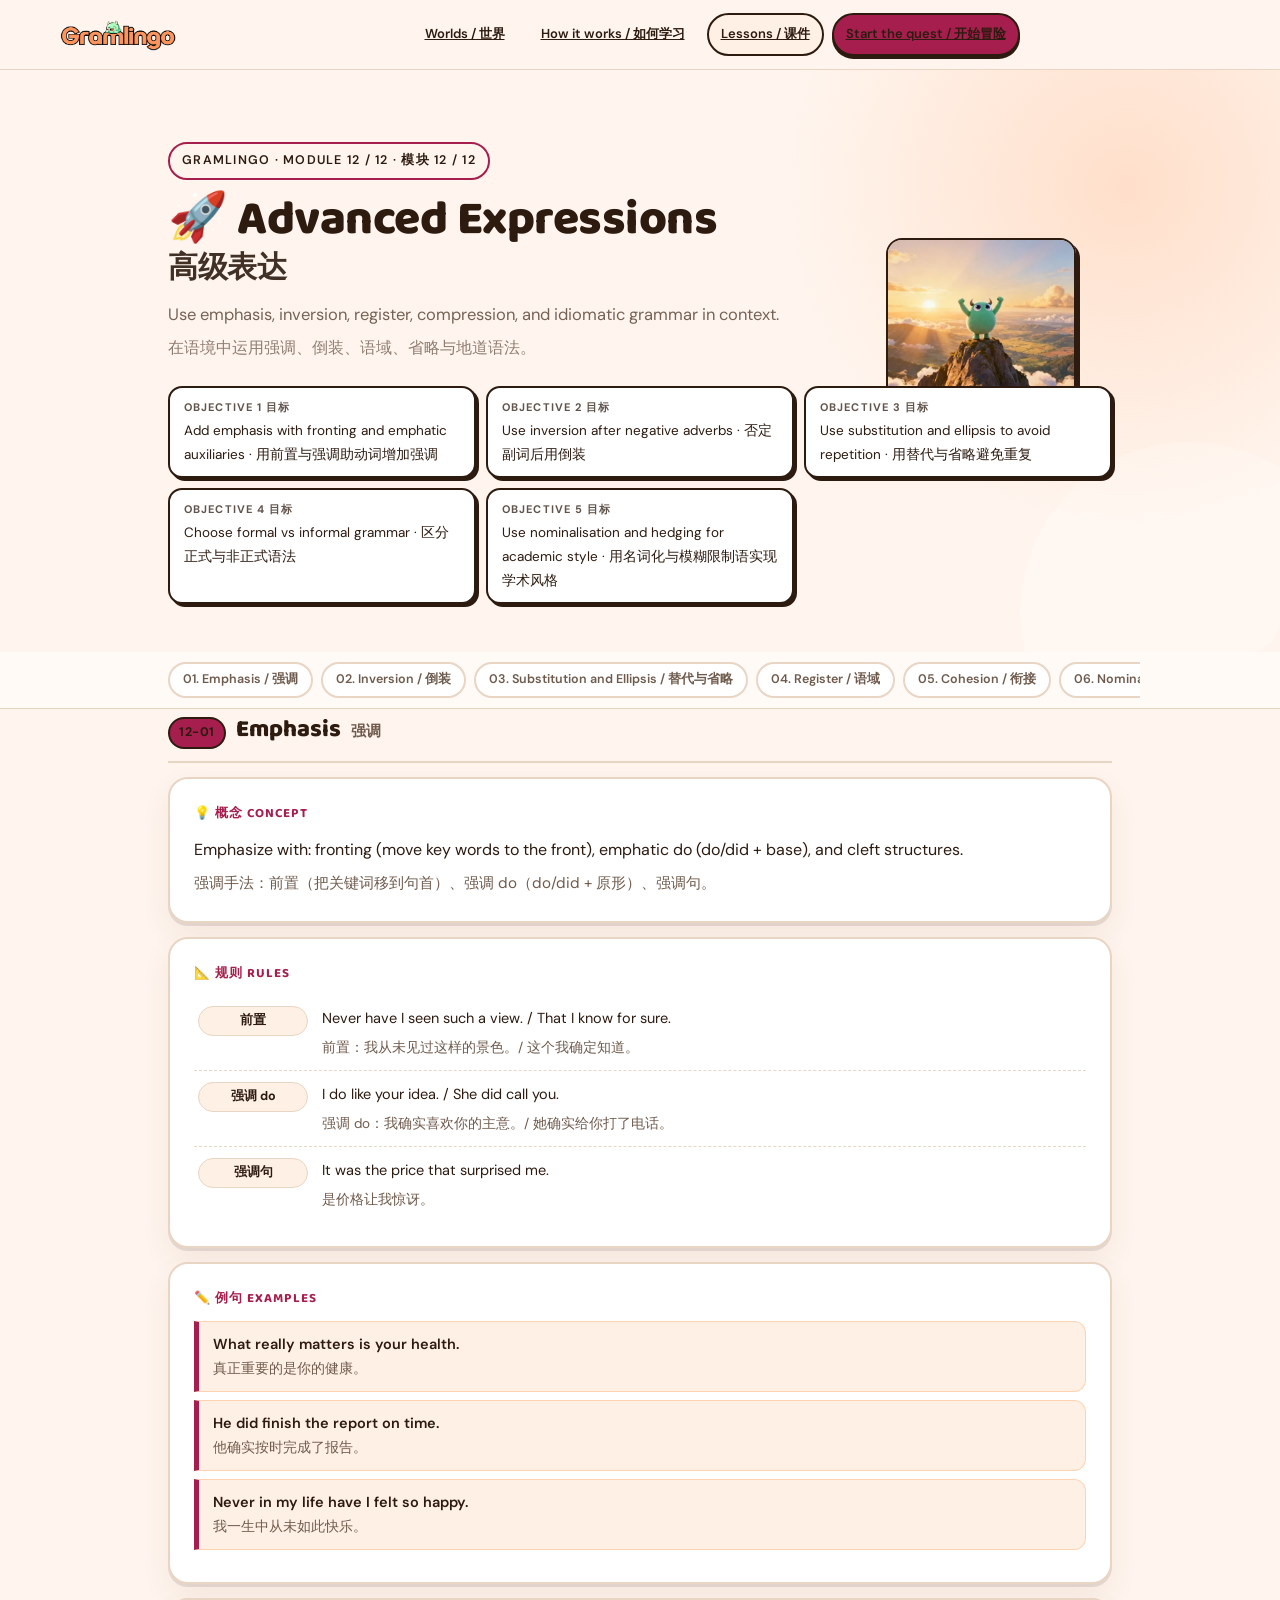
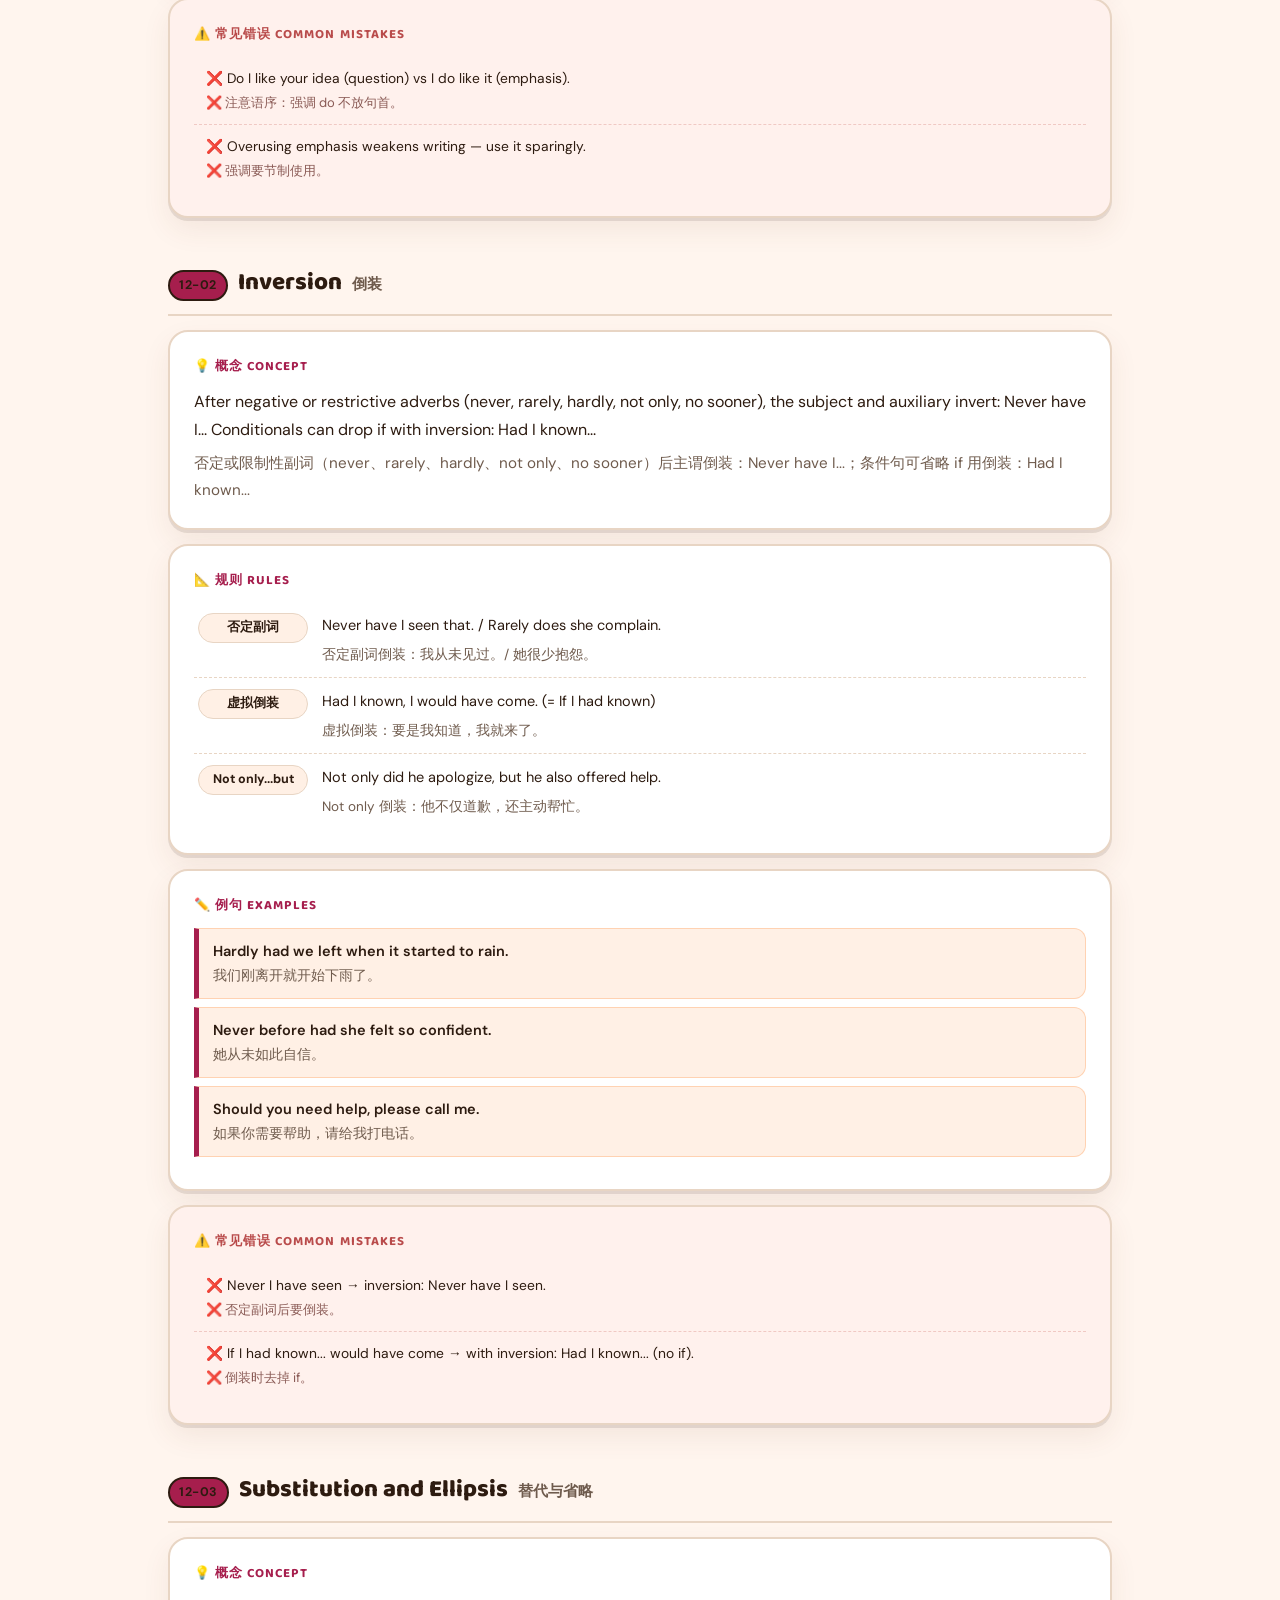
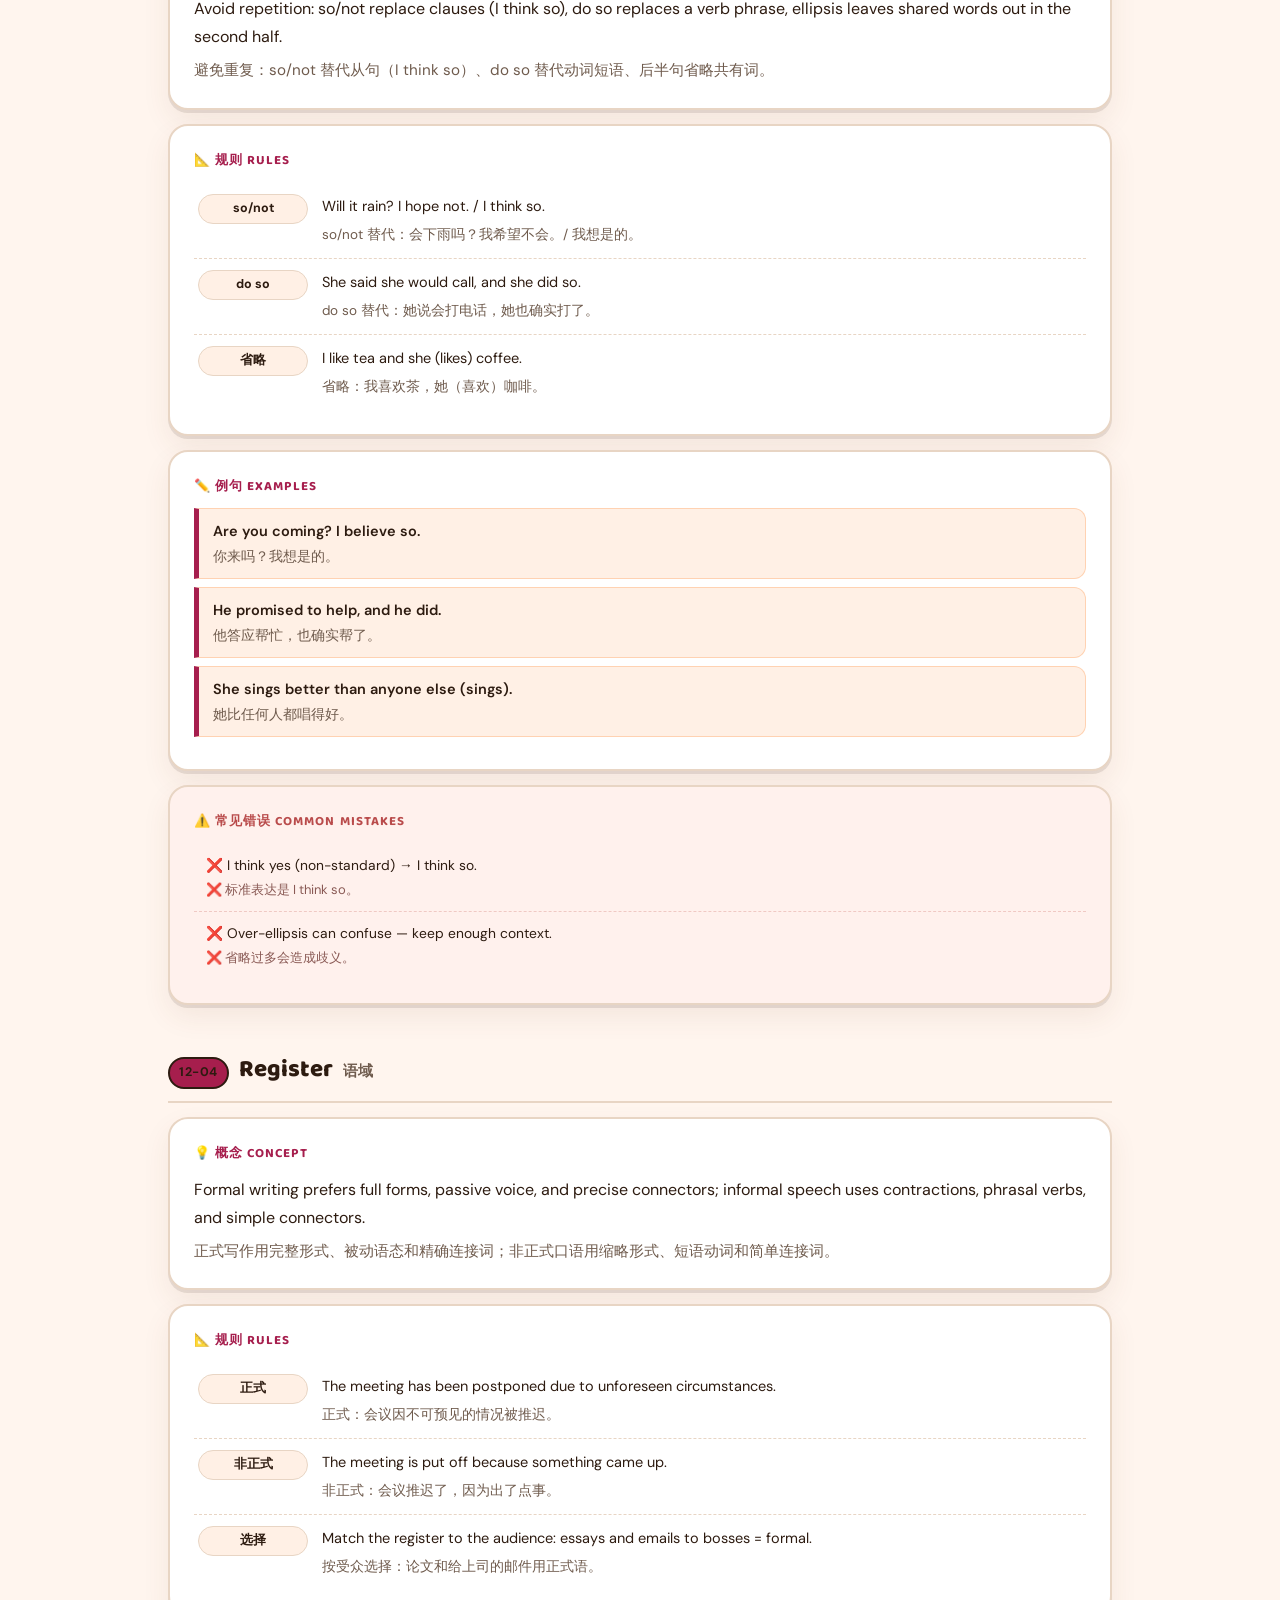
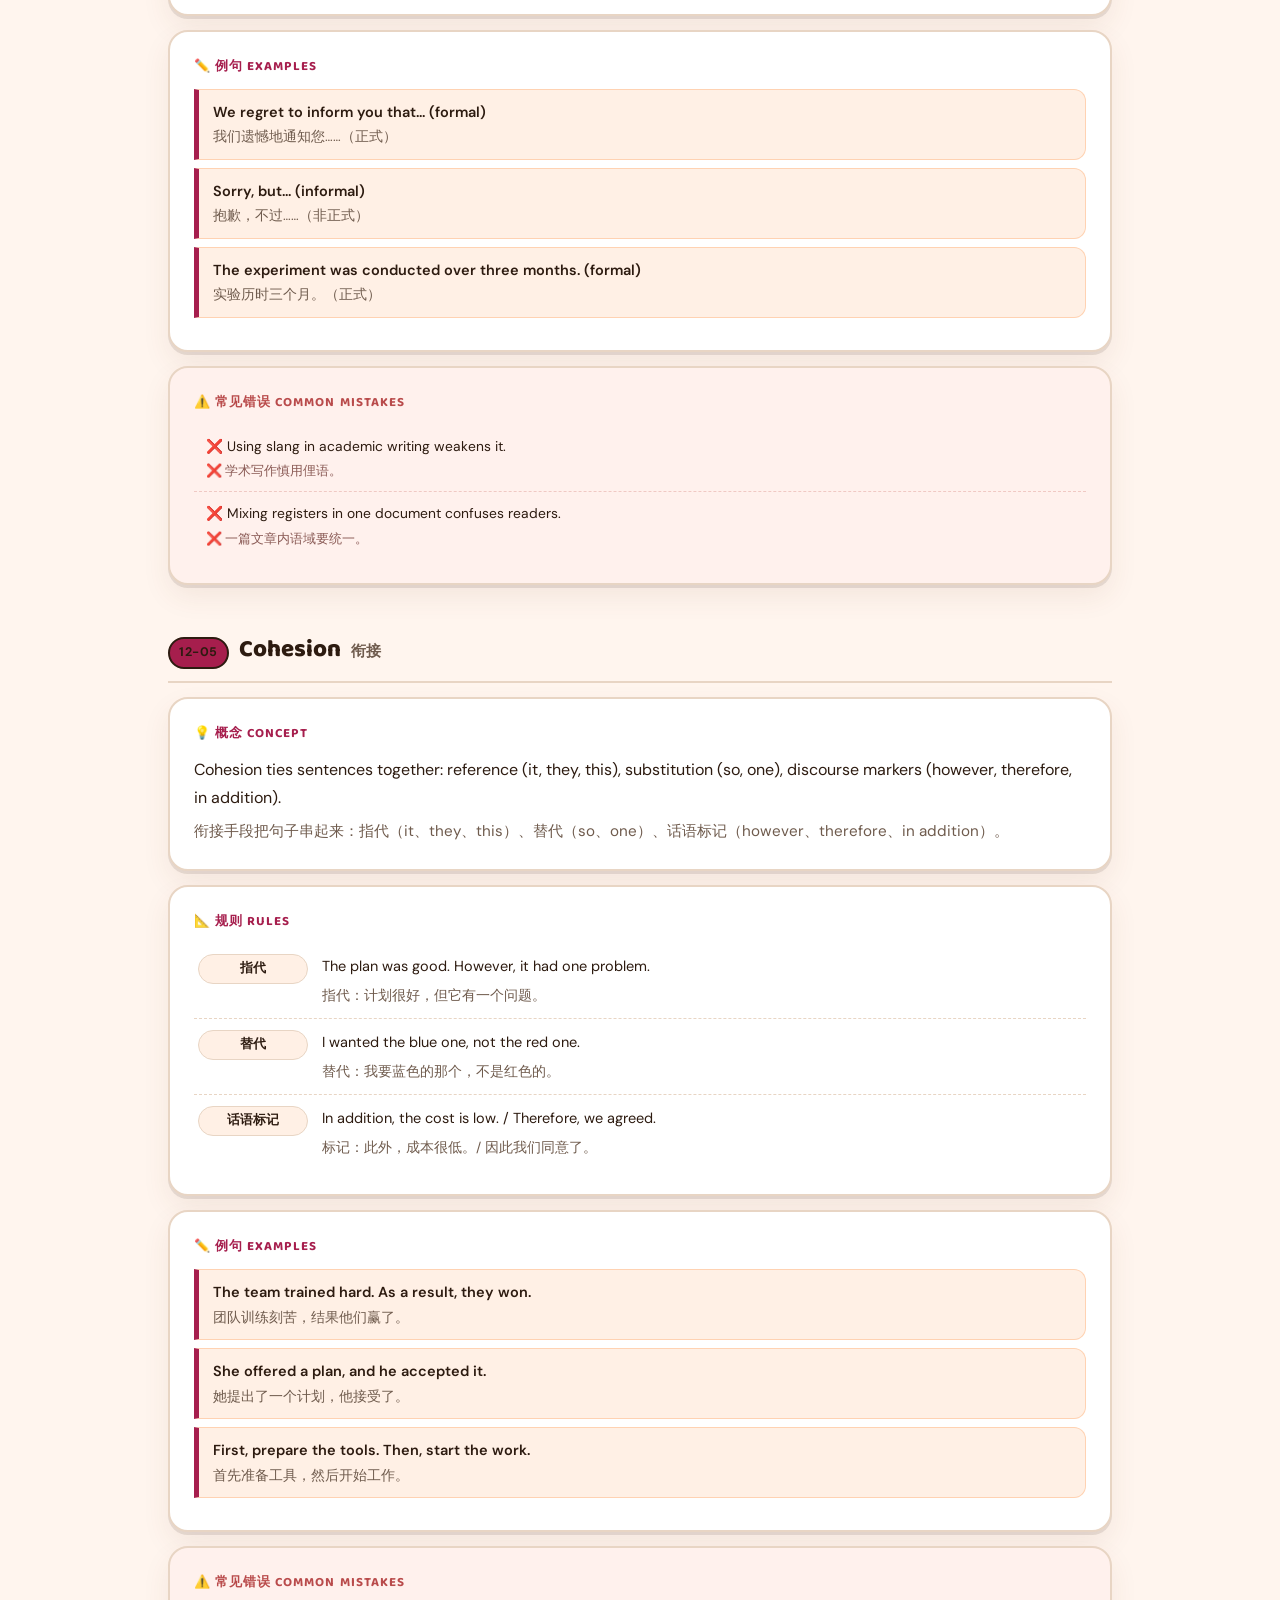
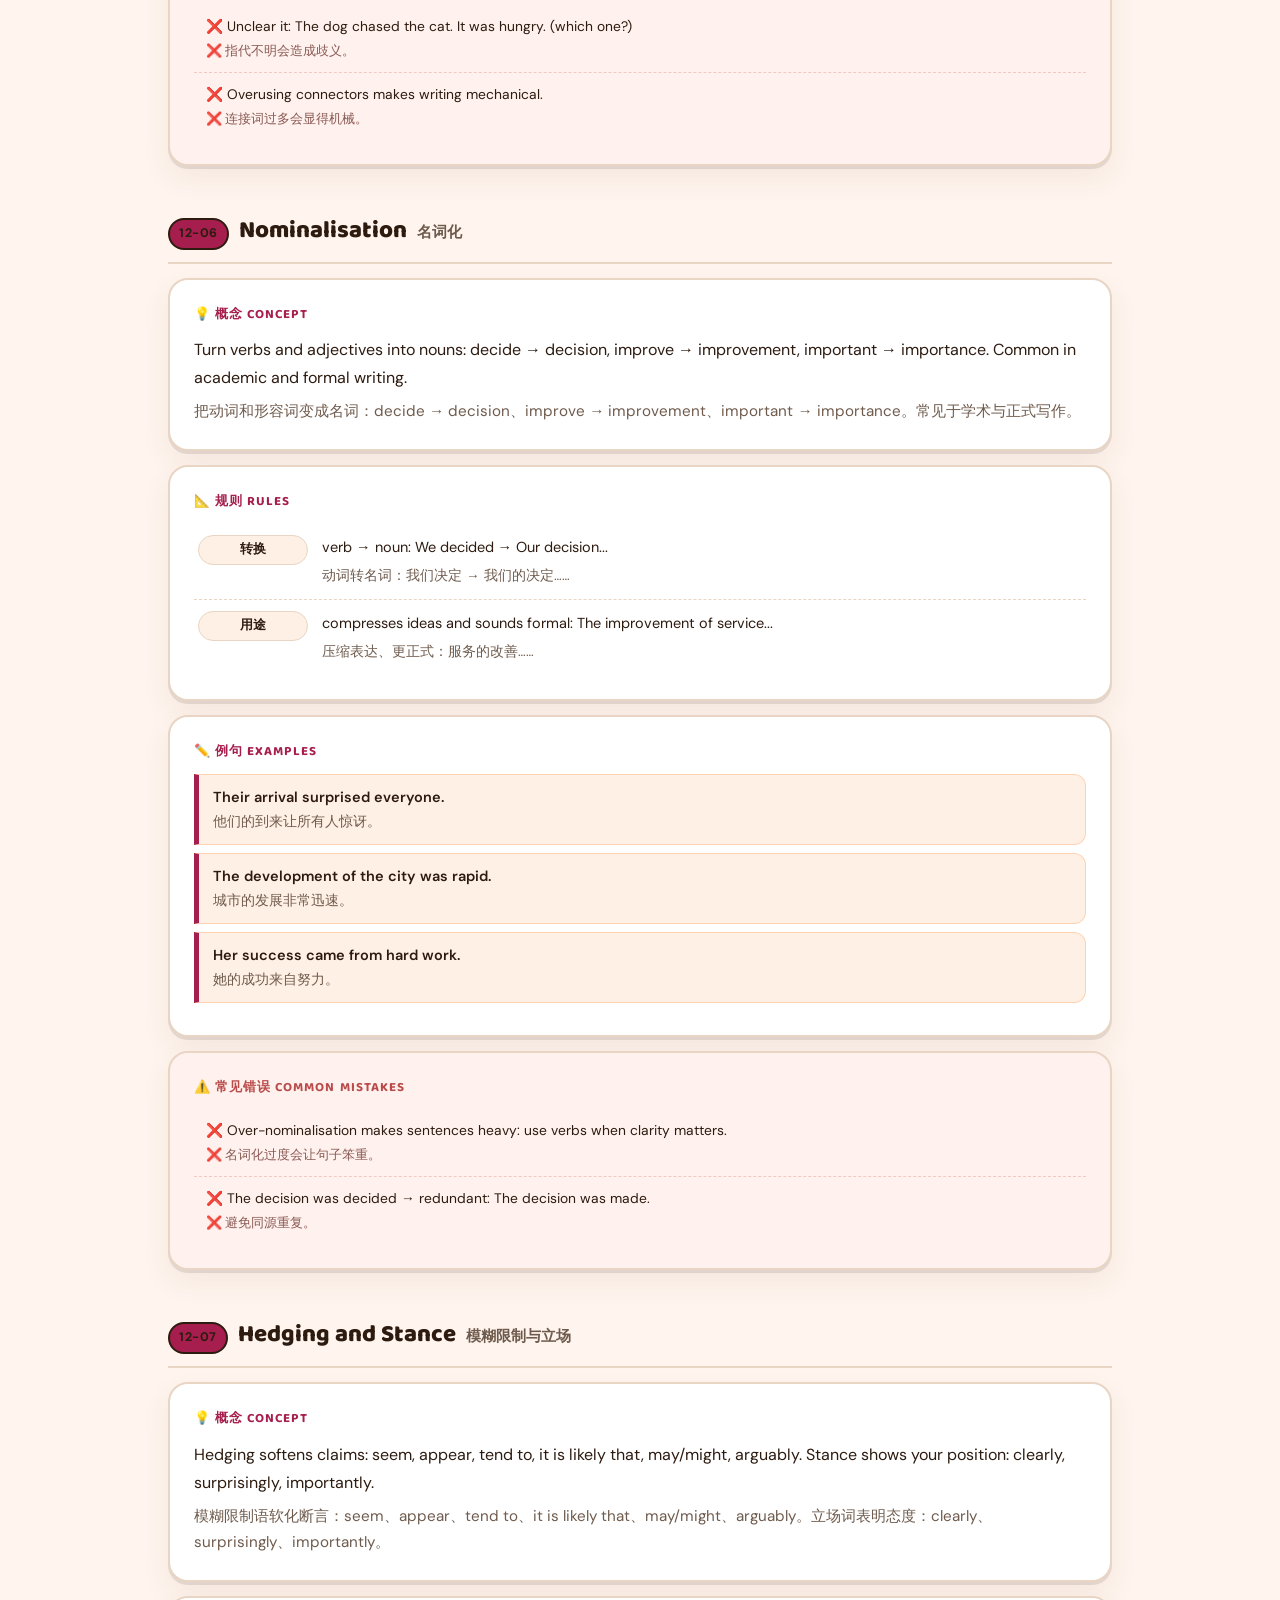
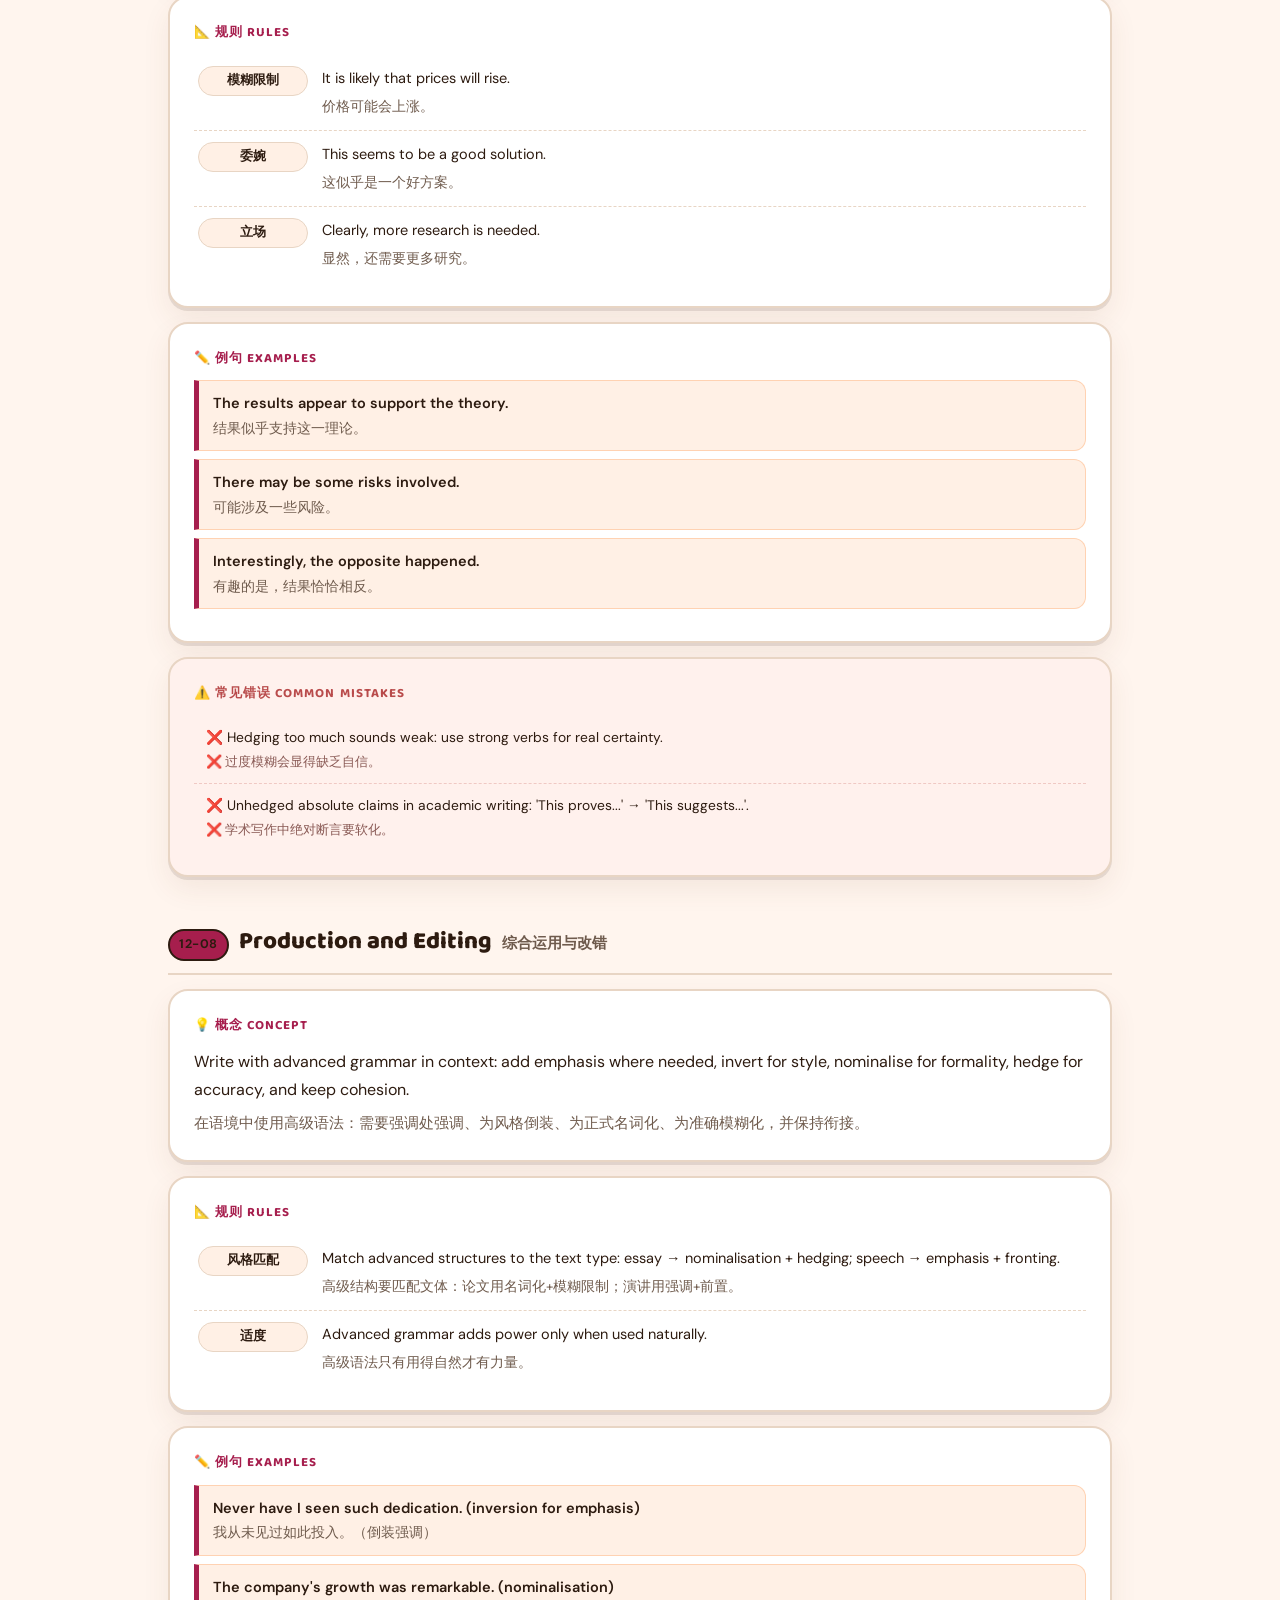
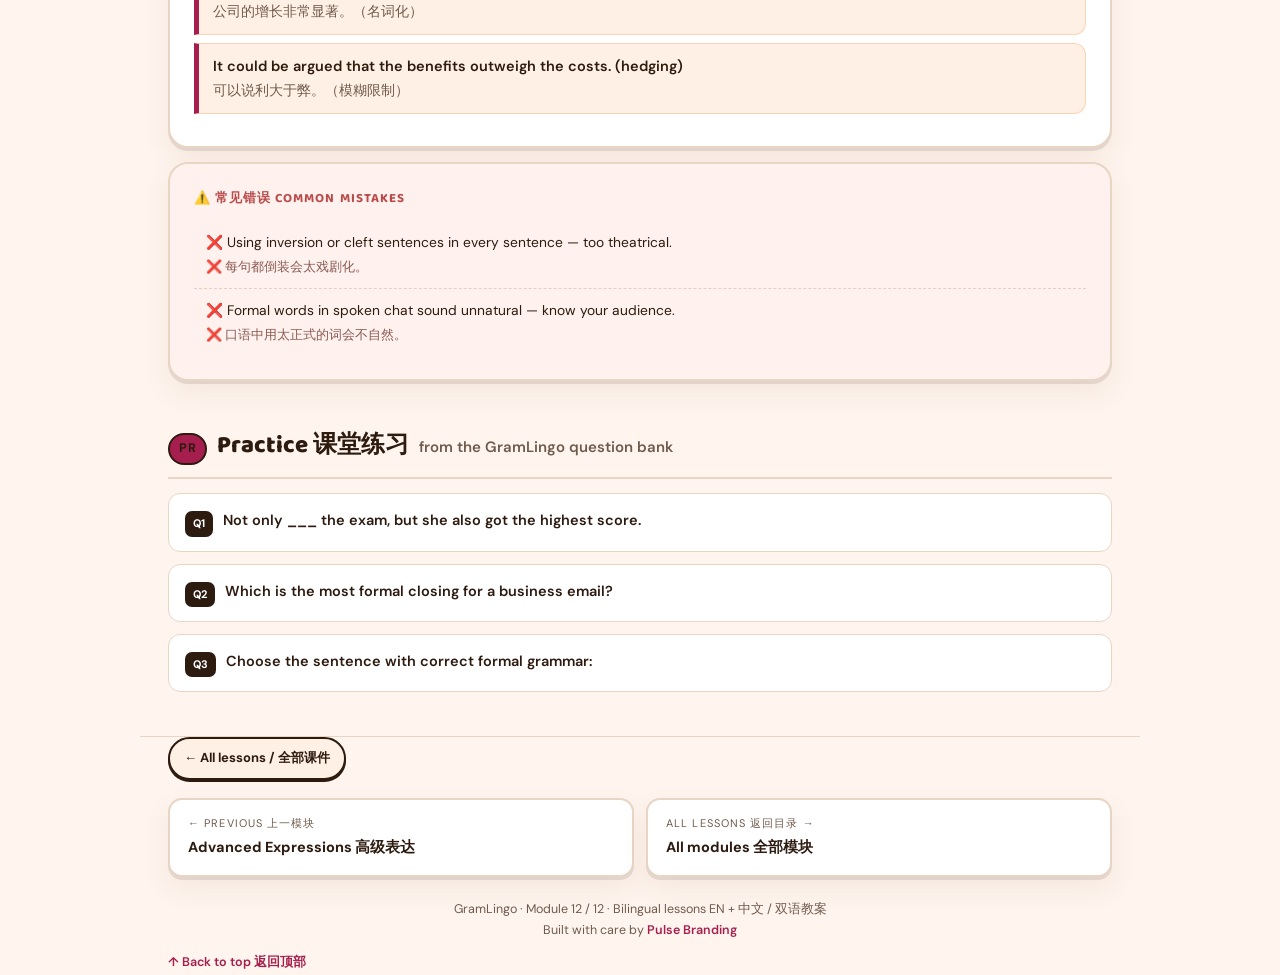
==== commit d5e8efc2: "deploy: landing-style lessons — webp logo+covers, landing-matching card carousel, bilingual chrome" ====
--- a/advanced.html
+++ b/advanced.html
@@ -1,32 +1,31 @@
 <!DOCTYPE html>
-<html lang="zh-CN">
+<html lang="en">
 <head>
 <meta charset="UTF-8">
 <meta name="viewport" content="width=device-width, initial-scale=1">
-<title>Module 12 · Advanced Expressions — GramLingo 语法课件</title>
+<title>Module 12 · Advanced Expressions — GramLingo Lessons / 语法课件</title>
 <link rel="stylesheet" href="lessons.css">
 </head>
 <body data-accent="#A61E4D">
 <nav class="lesson-nav" aria-label="Primary navigation">
-  <a class="lesson-brand" href="index.html"><img src="assets/gramlingo-logo.png" alt="GramLingo"></a>
+  <a class="lesson-brand" href="index.html"><img src="assets/gramlingo-logo.webp" alt="GramLingo"></a>
   <div class="lesson-nav-links">
-    <a class="lesson-nav-link" href="https://gramlingo.online/#worlds">Worlds / 世界</a>
-    <a class="lesson-nav-link" href="https://gramlingo.online/#how-it-works">How it works / 如何学习</a>
+    <a class="lesson-nav-link" href="https://gramlingo.online/#sec-worlds">Worlds / 世界</a>
+    <a class="lesson-nav-link" href="https://gramlingo.online/#sec-how">How it works / 如何学习</a>
     <a class="lesson-nav-link lesson-nav-link--active" href="index.html">Lessons / 课件</a>
     <a class="lesson-nav-link lesson-nav-link--cta" href="https://app.gramlingo.online">Start the quest / 开始冒险</a>
   </div>
-  <div class="lesson-language" aria-label="Language"><span class="lesson-language--active">EN</span><span>中文</span><span>ES</span></div>
 </nav>
 <header class="cover">
   <div class="wrap">
-    <div class="kicker">GramLingo 语法课件 · Module 12 / 12</div>
+    <div class="kicker">GramLingo · Module 12 / 12 · 模块 12 / 12</div>
     <h1>🚀 Advanced Expressions<span class="zh">高级表达</span></h1>
-    <img class="cover-art" src="assets/covers/cover-advanced.jpg" alt="" loading="eager">
+    <img class="cover-art" src="assets/covers/cover-advanced.webp" alt="" loading="eager">
     <div class="desc">Use emphasis, inversion, register, compression, and idiomatic grammar in context.<span class="zh">在语境中运用强调、倒装、语域、省略与地道语法。</span></div>
-    <div class="objectives"><div><b>目标 1</b>Add emphasis with fronting and emphatic auxiliaries · 用前置与强调助动词增加强调</div><div><b>目标 2</b>Use inversion after negative adverbs · 否定副词后用倒装</div><div><b>目标 3</b>Use substitution and ellipsis to avoid repetition · 用替代与省略避免重复</div><div><b>目标 4</b>Choose formal vs informal grammar · 区分正式与非正式语法</div><div><b>目标 5</b>Use nominalisation and hedging for academic style · 用名词化与模糊限制语实现学术风格</div></div>
+    <div class="objectives"><div><b>Objective 1 目标</b>Add emphasis with fronting and emphatic auxiliaries · 用前置与强调助动词增加强调</div><div><b>Objective 2 目标</b>Use inversion after negative adverbs · 否定副词后用倒装</div><div><b>Objective 3 目标</b>Use substitution and ellipsis to avoid repetition · 用替代与省略避免重复</div><div><b>Objective 4 目标</b>Choose formal vs informal grammar · 区分正式与非正式语法</div><div><b>Objective 5 目标</b>Use nominalisation and hedging for academic style · 用名词化与模糊限制语实现学术风格</div></div>
   </div>
 </header>
-<nav class="toc"><div class="wrap"><a href="#advanced_emphasis">01. Emphasis / 强调</a><a href="#advanced_inversion">02. Inversion / 倒装</a><a href="#advanced_substitution">03. Substitution and Ellipsis / 替代与省略</a><a href="#advanced_register">04. Register / 语域</a><a href="#advanced_cohesion">05. Cohesion / 衔接</a><a href="#advanced_nominalisation">06. Nominalisation / 名词化</a><a href="#advanced_hedging">07. Hedging and Stance / 模糊限制与立场</a><a href="#advanced_prod">08. Production and Editing / 综合运用与改错</a><a href="#practice">练习</a></div></nav>
+<nav class="toc"><div class="wrap"><a href="#advanced_emphasis">01. Emphasis / 强调</a><a href="#advanced_inversion">02. Inversion / 倒装</a><a href="#advanced_substitution">03. Substitution and Ellipsis / 替代与省略</a><a href="#advanced_register">04. Register / 语域</a><a href="#advanced_cohesion">05. Cohesion / 衔接</a><a href="#advanced_nominalisation">06. Nominalisation / 名词化</a><a href="#advanced_hedging">07. Hedging and Stance / 模糊限制与立场</a><a href="#advanced_prod">08. Production and Editing / 综合运用与改错</a><a href="#practice">Practice 练习</a></div></nav>
 <main class="wrap">
   
       <section class="phase" id="advanced_emphasis">
@@ -119,35 +118,36 @@
       </section>
   
       <section class="phase practice" id="practice">
-        <div class="phase-head"><span class="phase-num">PR</span><h2>课堂练习 Practice</h2><span class="zh">选自 GramLingo 题库</span></div>
+        <div class="phase-head"><span class="phase-num">PR</span><h2>Practice 课堂练习</h2><span class="zh">from the GramLingo question bank</span></div>
         
         <div class="p-q">
           <details>
             <summary><span class="qnum">Q1</span><span class="qtext">Not only ___ the exam, but she also got the highest score.</span></summary>
             <div class="opts"><button type="button" class="opt" aria-pressed="false">she passed</button><button type="button" class="opt right" aria-pressed="false">did she pass</button><button type="button" class="opt" aria-pressed="false">she did pass</button><button type="button" class="opt" aria-pressed="false">passed she</button></div>
-            <div class="hint">点击选项上方文字已展开答案 · 正确答案由 GramLingo 题库提供</div>
+            <div class="hint">Tap an option to reveal the answer · 点击选项查看答案</div>
           </details>
         </div>
         <div class="p-q">
           <details>
             <summary><span class="qnum">Q2</span><span class="qtext">Which is the most formal closing for a business email?</span></summary>
             <div class="opts"><button type="button" class="opt" aria-pressed="false">Cheers</button><button type="button" class="opt right" aria-pressed="false">Yours sincerely</button><button type="button" class="opt" aria-pressed="false">Best</button><button type="button" class="opt" aria-pressed="false">See ya</button></div>
-            <div class="hint">点击选项上方文字已展开答案 · 正确答案由 GramLingo 题库提供</div>
+            <div class="hint">Tap an option to reveal the answer · 点击选项查看答案</div>
           </details>
         </div>
         <div class="p-q">
           <details>
             <summary><span class="qnum">Q3</span><span class="qtext">Choose the sentence with correct formal grammar:</span></summary>
             <div class="opts"><button type="button" class="opt" aria-pressed="false">The person which called was my boss.</button><button type="button" class="opt right" aria-pressed="false">The person who called was my boss.</button><button type="button" class="opt" aria-pressed="false">The person that called was, my boss.</button><button type="button" class="opt" aria-pressed="false">The person, who called was my boss.</button></div>
-            <div class="hint">点击选项上方文字已展开答案 · 正确答案由 GramLingo 题库提供</div>
+            <div class="hint">Tap an option to reveal the answer · 点击选项查看答案</div>
           </details>
         </div>
       </section>
 </main>
 <footer class="wrap">
-  <div class="nav-prev-next"><a href="advanced.html"><div class="dir">← 上一模块</div><div class="t">Advanced Expressions 高级表达</div></a><a href="index.html"><div class="dir">返回目录 →</div><div class="t">全部模块</div></a></div>
-  <div class="credit">GramLingo 语法课件 · Module 12 / 12 · 双语教案 EN + 中文<br>Built with care by <a href="https://pulsebranding.com">Pulse Branding</a></div>
-  <a class="toplink" href="#top">↑ 返回顶部</a>
+  <a class="hub-link" href="index.html">← All lessons / 全部课件</a>
+  <div class="nav-prev-next"><a href="advanced.html"><div class="dir">← Previous 上一模块</div><div class="t">Advanced Expressions 高级表达</div></a><a href="index.html"><div class="dir">All lessons 返回目录 →</div><div class="t">All modules 全部模块</div></a></div>
+  <div class="credit">GramLingo · Module 12 / 12 · Bilingual lessons EN + 中文 / 双语教案<br>Built with care by <a href="https://pulsebranding.com">Pulse Branding</a></div>
+  <a class="toplink" href="#top">↑ Back to top 返回顶部</a>
 </footer>
 <script>
 document.documentElement.style.setProperty('--accent', document.body.dataset.accent);
--- a/lessons.css
+++ b/lessons.css
@@ -78,7 +78,7 @@
 .practice .opt:focus-visible,.toc a:focus-visible,.nav-prev-next a:focus-visible,.toplink:focus-visible{outline:3px solid #1b2420;outline-offset:2px}
 .practice .opt[aria-pressed="true"]{border-color:var(--accent);box-shadow:0 0 0 2px color-mix(in srgb,var(--accent) 25%,transparent)}
 .practice .opt.right{background:#e8f5dc;border-color:#b7d992;font-weight:700}
-.practice .opt.right::after{content:" ✓ 正确答案";color:var(--accent);font-size:12px;font-weight:700}
+.practice .opt.right::after{content:" ✓ correct";color:#1e7a34;font-size:12px;font-weight:700}
 .practice .hint{padding:10px 16px;font-size:12.5px;color:var(--ink2);border-top:1px dashed var(--line);background:#fafcfa}
 
 /* footer */
@@ -105,11 +105,9 @@
 }
 
 /* GramLingo landing-page visual language */
-@font-face{font-family:Baloo2;src:url('assets/fonts/baloo2-700.woff2') format('woff2');font-weight:700;font-display:swap}
-@font-face{font-family:Baloo2;src:url('assets/fonts/baloo2-800.woff2') format('woff2');font-weight:800;font-display:swap}
-@font-face{font-family:DMSans;src:url('assets/fonts/dmsans-400.woff2') format('woff2');font-weight:400;font-display:swap}
-@font-face{font-family:DMSans;src:url('assets/fonts/dmsans-600.woff2') format('woff2');font-weight:600;font-display:swap}
-:root{--ink:#2d1b10;--ink2:#6f5b4d;--line:#e8d5c4;--bg:#fff5ee;--card:#fff;--accent:#ff8c42;--accent-soft:#fff0e5;--warn:#b94b4b;--warn-soft:#fff1ed;--radius:20px;--shadow:0 3px 0 rgba(45,27,16,.1),0 12px 28px rgba(117,70,40,.08)}
+@font-face{font-family:Baloo2;src:url('assets/fonts/baloo2-latin.woff2') format('woff2');font-weight:600 800;font-display:swap}
+@font-face{font-family:DMSans;src:url('assets/fonts/dmsans-latin.woff2') format('woff2');font-weight:400 700;font-display:swap}
+:root{--ink:#2d1b10;--ink2:#6f5b4d;--line:#e8d5c4;--bg:#fff5ee;--card:#fff;--accent:#ff8c42;--accent-soft:#fff0e5;--warn:#b94b4b;--warn-soft:#fff1ed;--radius:20px;--shadow:0 3px 0 rgba(45,27,16,.1),0 12px 28px rgba(117,70,40,.08);--ease-bounce:cubic-bezier(.34,1.56,.64,1)}
 body{font-family:DMSans,-apple-system,BlinkMacSystemFont,"Segoe UI","PingFang SC","Microsoft YaHei",sans-serif;background:var(--bg);color:var(--ink)}
 h1,h2,h3{font-family:Baloo2,DMSans,sans-serif}
 .cover{background:linear-gradient(135deg,#ff8c42,#e86f35);color:var(--ink);border-radius:0 0 32px 32px}
@@ -144,10 +142,35 @@
 .hub footer a{color:var(--accent);font-weight:700;text-decoration:none}
 .lesson-nav{height:64px;display:flex;align-items:center;justify-content:space-between;padding:0 clamp(16px,4vw,32px);background:rgba(255,245,238,.92);backdrop-filter:blur(12px);-webkit-backdrop-filter:blur(12px);border-bottom:1px solid var(--line);position:sticky;top:0;z-index:100}
 .cover::after{display:none}
+.lesson-nav{height:70px;padding:0 clamp(18px,5vw,52px);gap:18px}.lesson-brand img{width:126px}.lesson-nav-links{gap:4px;flex:1;justify-content:center}.lesson-nav-link{border:2px solid transparent;color:var(--ink);font-size:13px;padding:8px 13px}.lesson-nav-link:hover{border-color:var(--ink);background:#fff}.lesson-nav-link--active{border-color:var(--ink);background:var(--card)}.lesson-nav-link--cta{background:var(--accent);border-color:var(--ink);box-shadow:0 3px 0 var(--ink)}.lesson-nav-link--cta:hover{background:#ffb788}.lesson-language{display:flex;align-items:center;border:2px solid var(--ink);border-radius:999px;background:var(--card);overflow:hidden;font-size:12px;font-weight:700}.lesson-language span{padding:7px 9px}.lesson-language--active{background:var(--accent)}
+.cover{background:radial-gradient(circle at 88% 20%,rgba(255,183,136,.35),transparent 28%),var(--bg);color:var(--ink);border:0}.cover .kicker{display:inline-block;border:2px solid var(--accent);border-radius:999px;padding:6px 12px;opacity:1;letter-spacing:.1em}.cover h1{color:var(--ink)}.cover .desc{color:var(--ink2)}.objectives div{background:var(--card);border:2px solid var(--ink);box-shadow:3px 3px 0 var(--ink)}.hub .cover{padding-top:clamp(34px,7vw,70px)}.hub-gramlin{position:absolute;right:clamp(24px,12vw,160px);bottom:-8px;width:150px;filter:drop-shadow(0 5px 0 rgba(45,27,16,.15));animation:lesson-float 4s ease-in-out infinite}.hub .cover .wrap{position:relative}.hub .cover h1{max-width:700px}.hub .cover .sub{max-width:680px}.hub .module-card{border:2px solid var(--ink);box-shadow:4px 4px 0 var(--ink)}.hub .module-card:hover{border-color:var(--ink);box-shadow:6px 7px 0 var(--ink);transform:translate(-2px,-4px)}
 .lesson-brand{display:inline-flex;align-items:center;height:48px}.lesson-brand img{display:block;width:132px;height:auto}.lesson-nav-links{display:flex;align-items:center;gap:8px}.lesson-nav-link{color:var(--ink);font-size:13px;font-weight:600;padding:8px 12px;border-radius:999px;transition:background .15s,color .15s}.lesson-nav-link:hover,.lesson-nav-link--active{background:var(--accent-soft);color:var(--ink)}
 .hub .cover{border-radius:0 0 32px 32px}.hub .cover::after{background:url('assets/gramlingo-logo.png') center/contain no-repeat}.hub .module-gallery-section{padding:clamp(40px,8vw,72px) 0}.hub .gallery-wrap{max-width:980px}.hub .module-gallery{gap:16px;padding:8px 4px 14px}.hub .module-card{width:260px;border-radius:10px;border:1px solid #f0e5d8;box-shadow:none}.hub .module-card:hover{transform:translateY(-4px);box-shadow:0 8px 24px rgba(45,27,16,.1)}.hub .module-card-cover{aspect-ratio:3/4}.hub .module-card-body h2{font-family:Baloo2,DMSans,sans-serif;font-size:16px;min-height:2.6em;margin:0 0 4px}.hub .module-card-body{padding:16px}.hub .module-card-body p{display:-webkit-box;-webkit-line-clamp:2;-webkit-box-orient:vertical;overflow:hidden}.hub .module-card-body p.zh{margin-top:3px}.lesson-nav-link:focus-visible,.lesson-brand:focus-visible{outline:3px solid var(--accent);outline-offset:2px}
-.cover-art{animation:lesson-float 4s ease-in-out infinite}.lesson-brand img{animation:logo-settle .6s var(--ease-bounce)}
+.cover .wrap{position:relative}
+.cover-art{position:absolute;right:clamp(14px,5vw,64px);top:clamp(56px,9vw,96px);width:clamp(96px,15vw,190px);aspect-ratio:1/1;object-fit:cover;border:2px solid var(--ink);border-radius:16px;box-shadow:4px 4px 0 var(--ink);animation:lesson-float 4s ease-in-out infinite;pointer-events:none}
+.cover h1{max-width:min(700px,calc(100% - 170px))}
+.cover .desc{max-width:min(620px,calc(100% - 150px))}
+.hub .module-gallery{display:flex;gap:16px;overflow-x:auto;padding:14px 6px 22px;scroll-snap-type:x mandatory}
+.hub .module-gallery::-webkit-scrollbar{height:8px}
+.hub .module-gallery::-webkit-scrollbar-thumb{background:var(--line);border-radius:99px}
+.hub .gallery-wrap{max-width:980px;margin:0 auto;padding:0 24px}
+.hub .module-gallery-hint{text-align:right;color:var(--ink2);font-size:12px;font-weight:800;margin:0 8px 2px}
+.hub .module-card{flex:0 0 220px;background:var(--card);border:3px solid var(--ink);border-radius:18px;box-shadow:0 4px 0 rgba(45,27,16,.3);scroll-snap-align:start;text-decoration:none;color:var(--ink);overflow:hidden;transition:transform .25s cubic-bezier(.22,.61,.36,1),box-shadow .25s ease}
+.hub .module-card:hover{transform:translateY(-5px)}
+.hub .module-card-cover{aspect-ratio:1/1;overflow:hidden;border-radius:15px 15px 0 0}
+.hub .module-card-cover img{width:100%;height:100%;object-fit:cover;aspect-ratio:auto}
+.hub .module-card-body{padding:14px 16px}
+.hub .module-card-body h2{font-family:Baloo2,DMSans,sans-serif;font-weight:800;font-size:15px;margin:0;min-height:0;line-height:1.25}
+.hub .module-card-body p{font-size:12px;color:var(--ink2);margin-top:4px;display:block;-webkit-line-clamp:unset}
+.hub .section-heading{font-size:clamp(22px,3.4vw,30px);line-height:1.15;margin:0 auto;max-width:980px;padding:0 24px}
+.hub .section-sub{color:var(--ink2);margin:10px auto 0;max-width:980px;padding:0 24px;font-size:clamp(14px,2vw,16px)}
+.hub-link{display:inline-block;margin-bottom:18px;font-size:13px;font-weight:700;color:var(--ink);background:var(--accent-soft);border:2px solid var(--ink);border-radius:999px;padding:8px 14px;text-decoration:none;box-shadow:0 2px 0 var(--ink);transition:background .15s,transform .15s}
+.hub-link:hover{background:var(--accent)}
+.hub-link:active{transform:translateY(2px);box-shadow:none}
+.lesson-brand img{animation:logo-settle .6s var(--ease-bounce)}
 @keyframes lesson-float{0%,100%{transform:translateY(0) rotate(0)}50%{transform:translateY(-8px) rotate(2deg)}}
 @keyframes logo-settle{from{opacity:0;transform:translateY(-5px) scale(.96)}to{opacity:1;transform:none}}
 @media (prefers-reduced-motion:reduce){.cover-art,.lesson-brand img{animation:none}}
-@media (max-width:640px){.hub .grid{grid-template-columns:1fr}.hub .module-card img{aspect-ratio:3/1.1}}
+@media (max-width:900px){.lesson-nav-links{overflow-x:auto;justify-content:flex-end}.lesson-nav-link{white-space:nowrap}.lesson-language{display:none}.hub-gramlin{right:18px;width:110px}}
+@media (max-width:640px){.lesson-nav{height:58px;padding:0 10px}.lesson-brand img{width:104px}.lesson-nav-links{gap:0}.lesson-nav-link{font-size:11px;padding:7px 8px}.lesson-nav-link:not(.lesson-nav-link--active):not(.lesson-nav-link--cta){display:none}.hub-gramlin{display:none}.cover h1{padding-right:0}}
+@media (max-width:640px){.cover-art{display:none}.cover h1{max-width:none}.cover .desc{max-width:none}.hub .section-heading,.hub .section-sub{padding:0 18px}}
